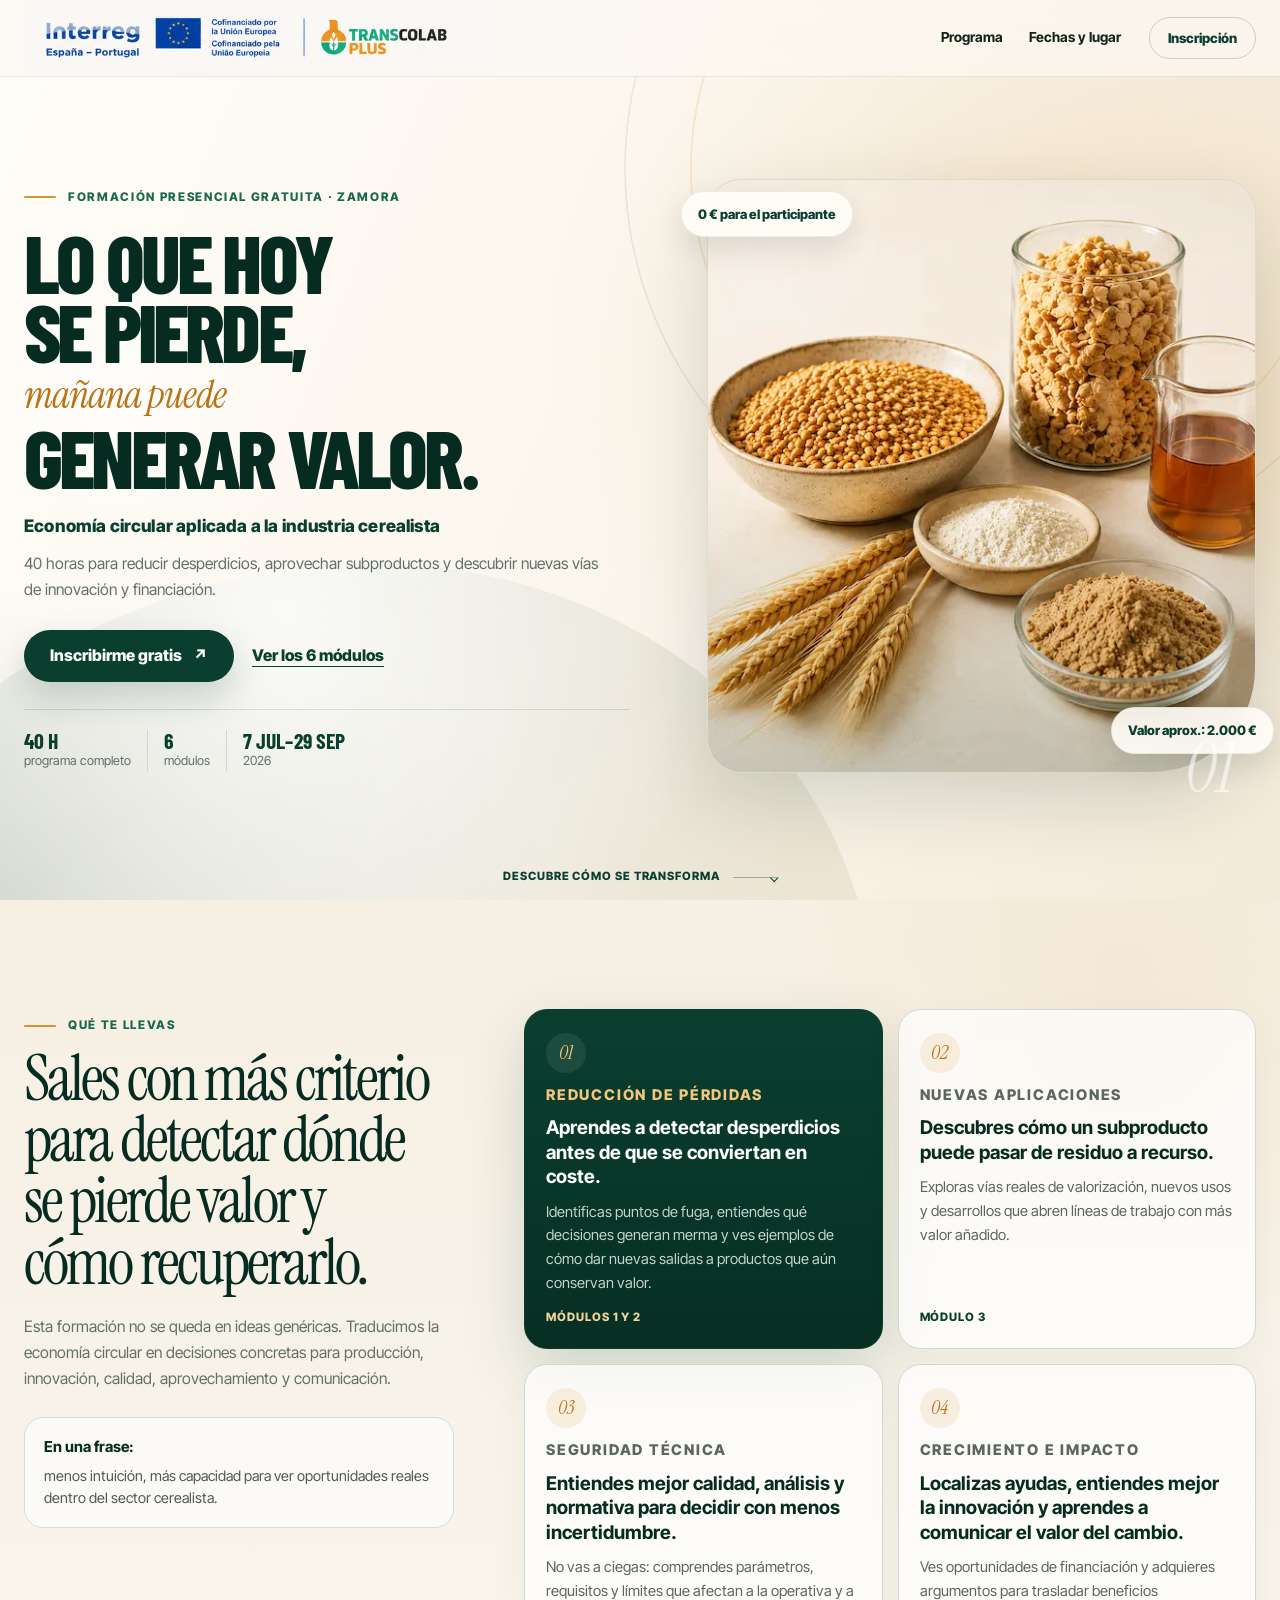
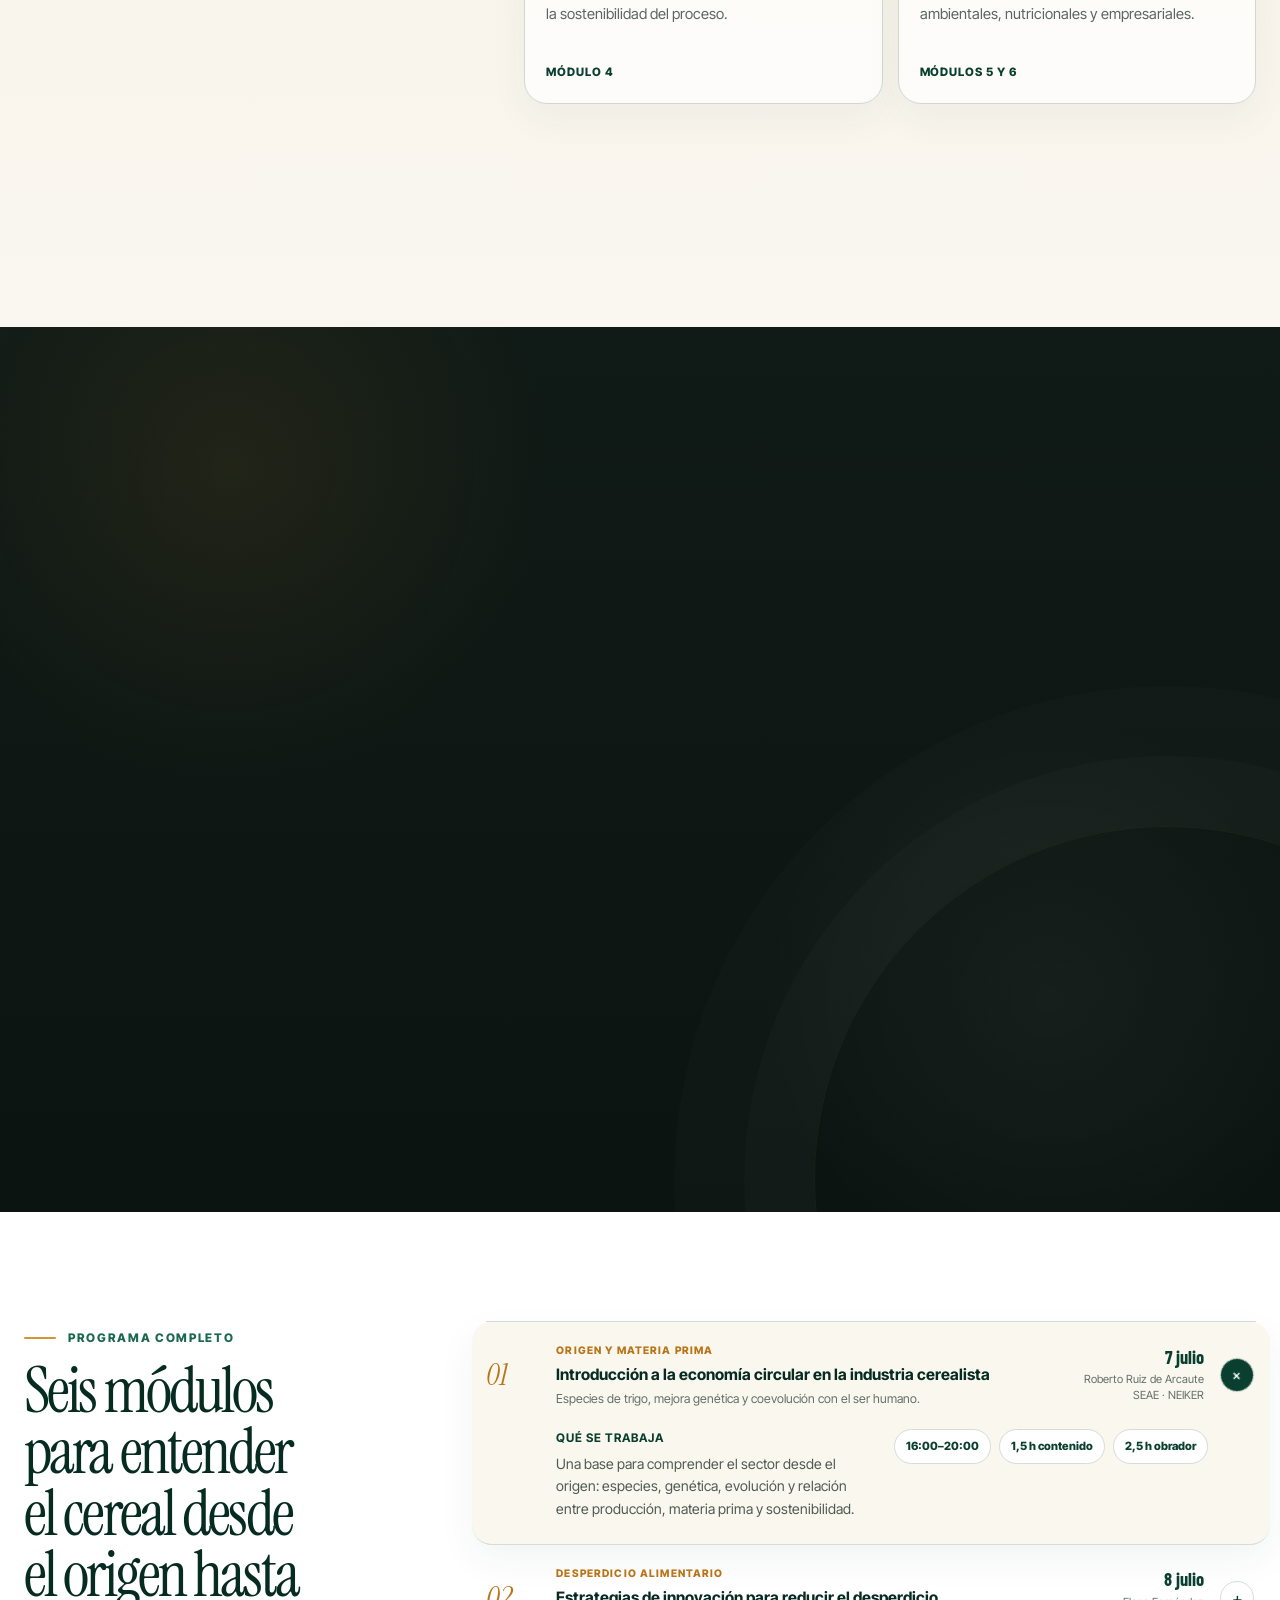
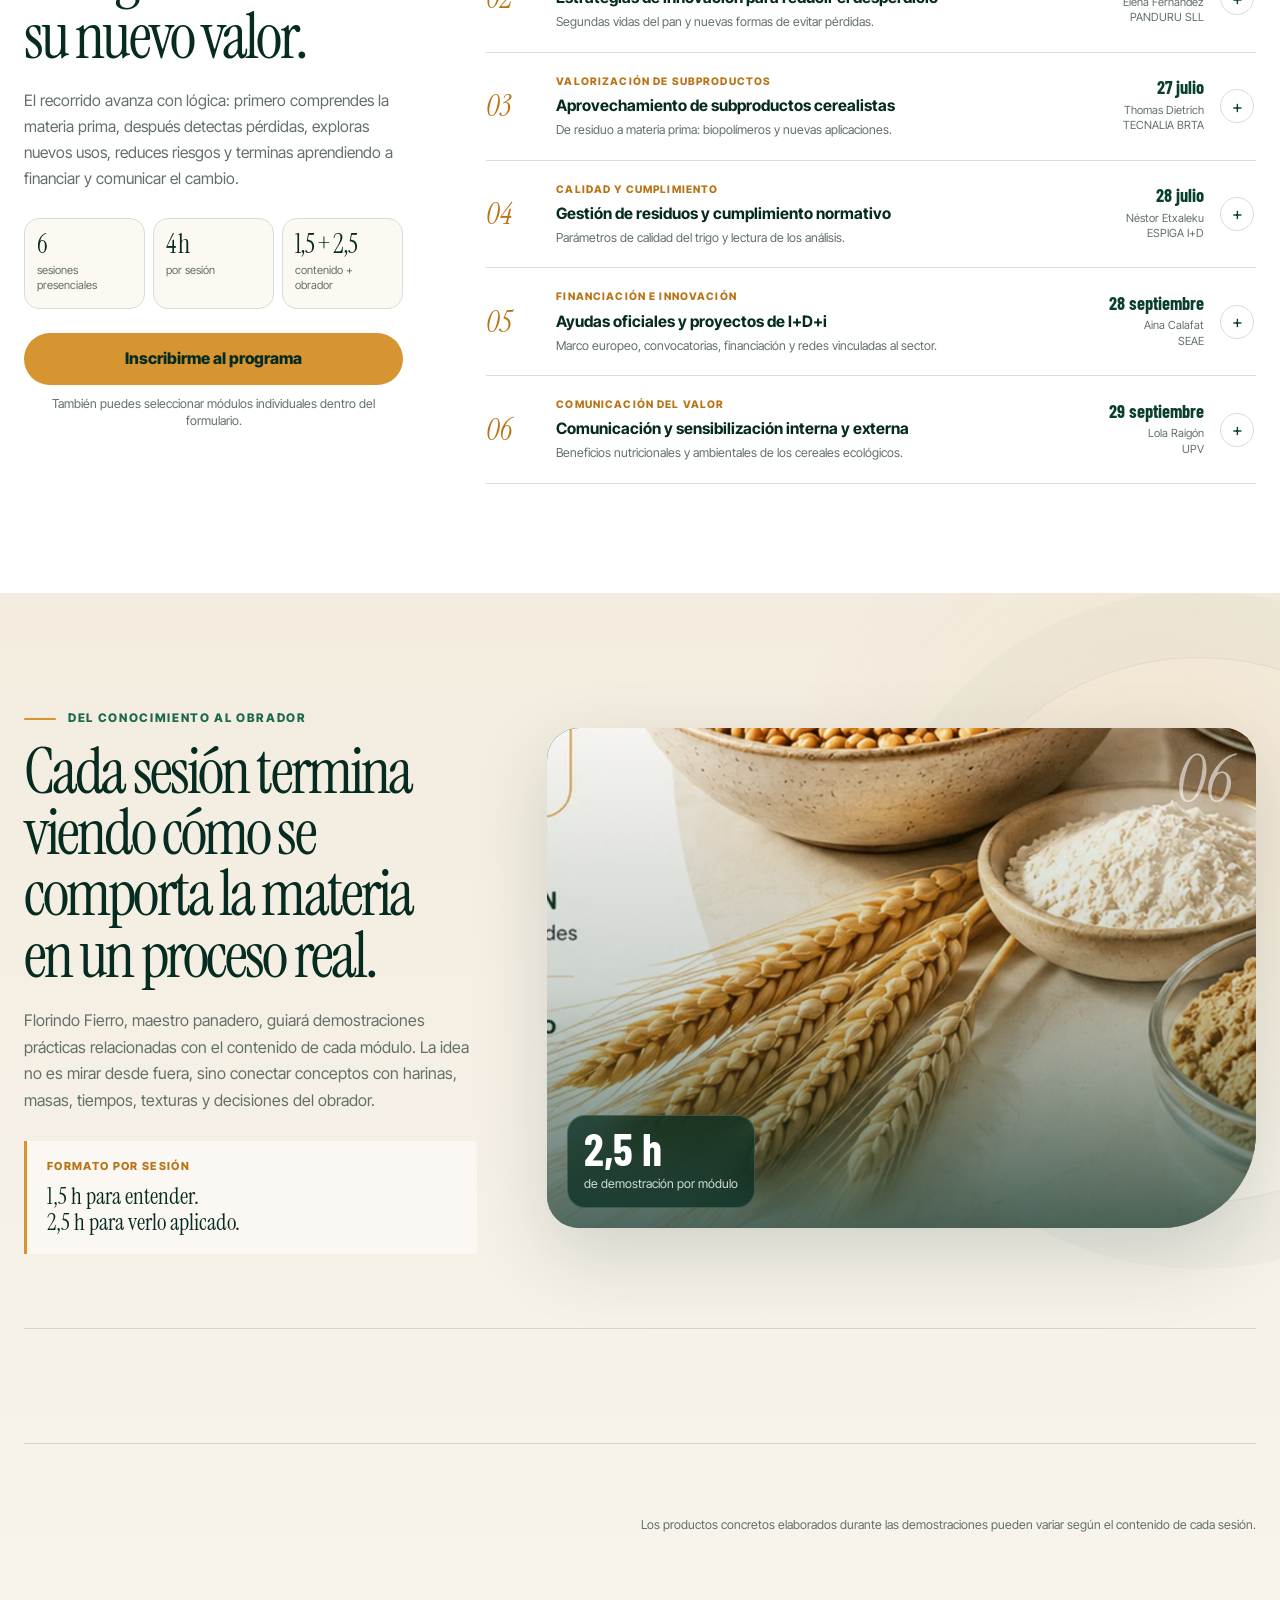
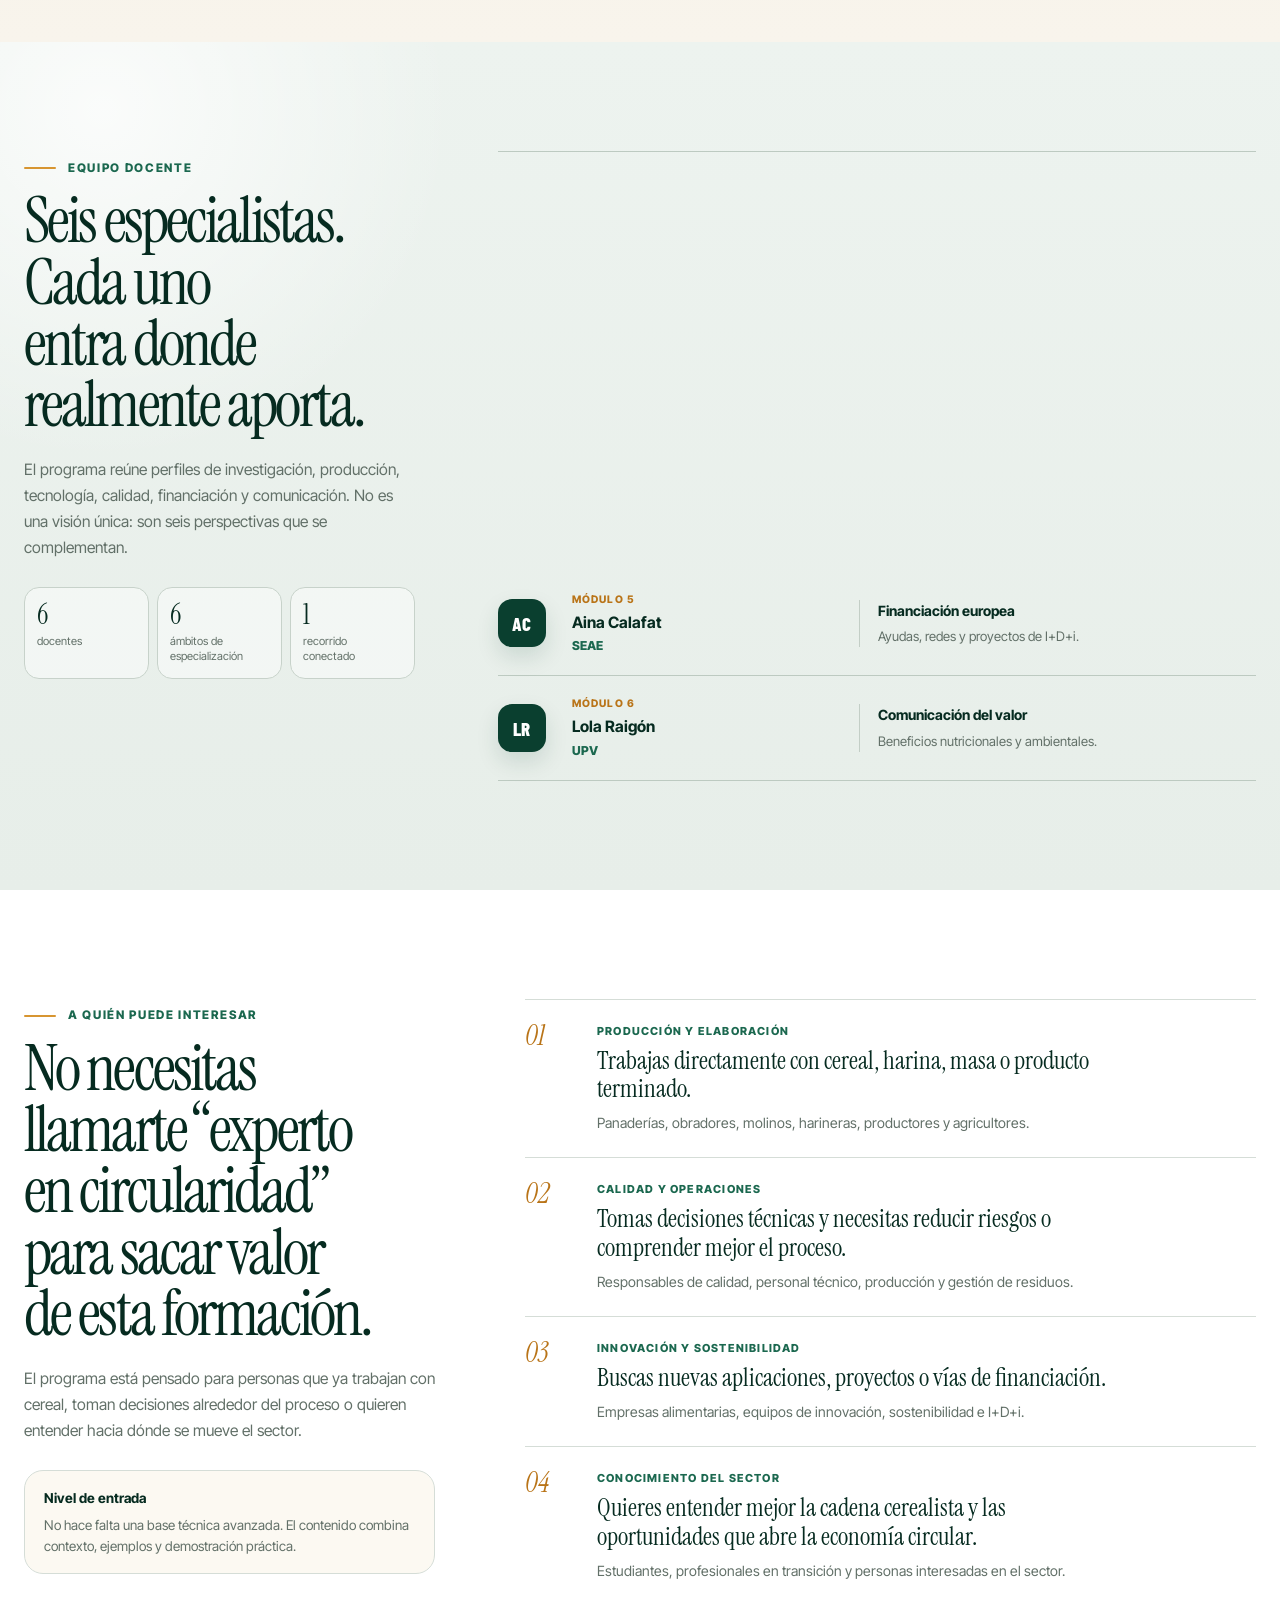
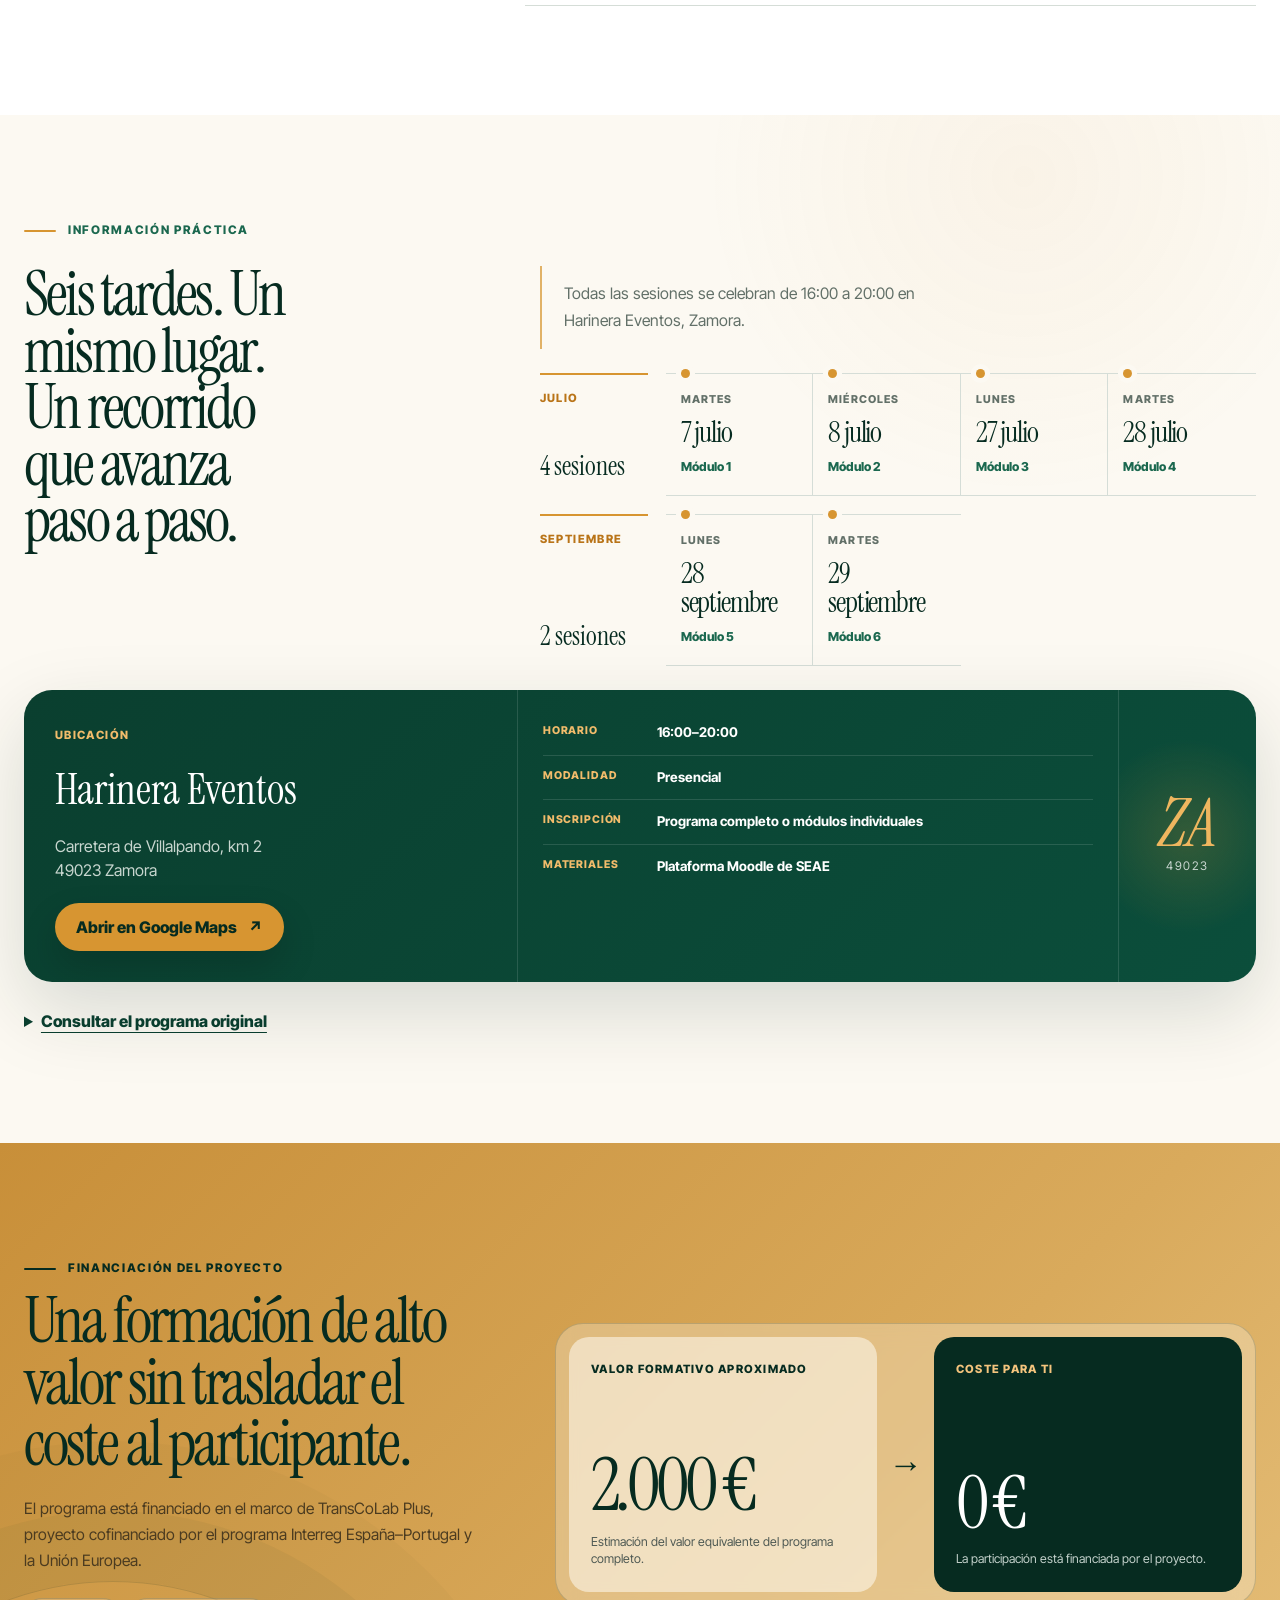
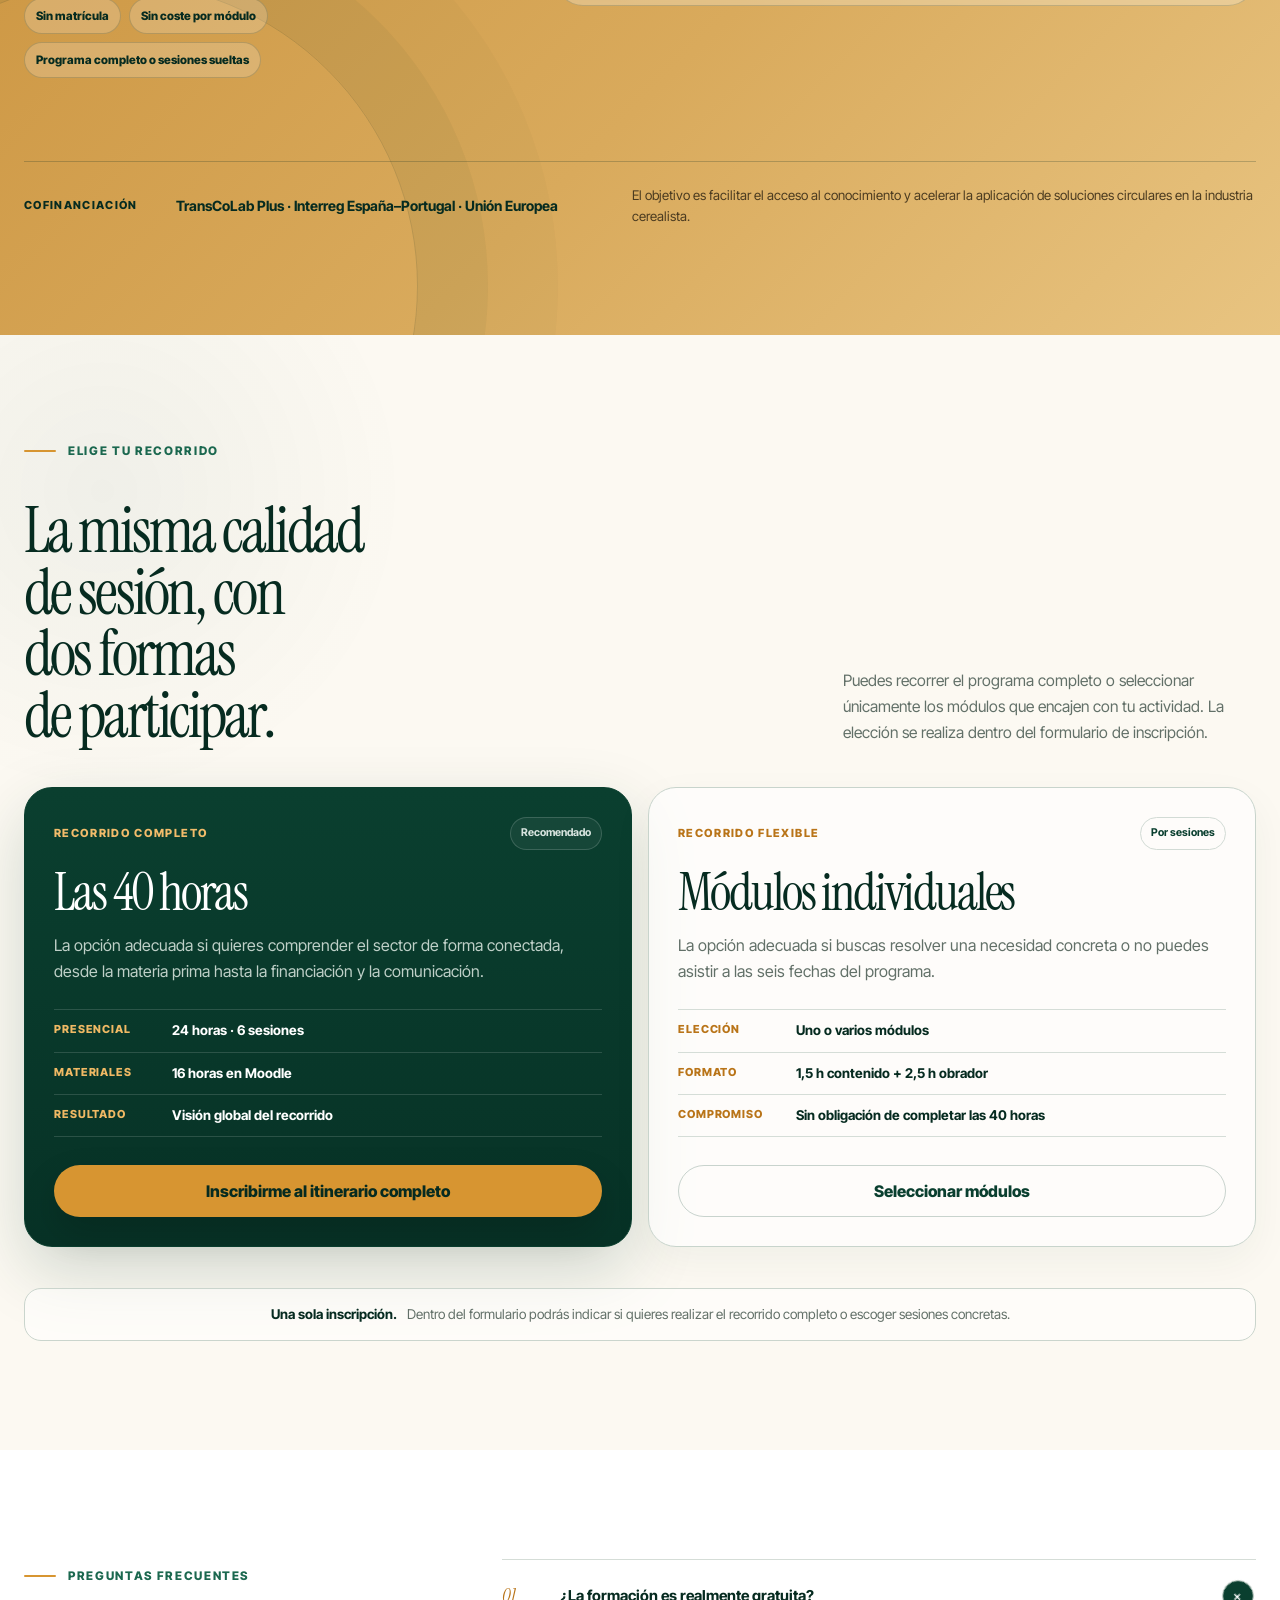
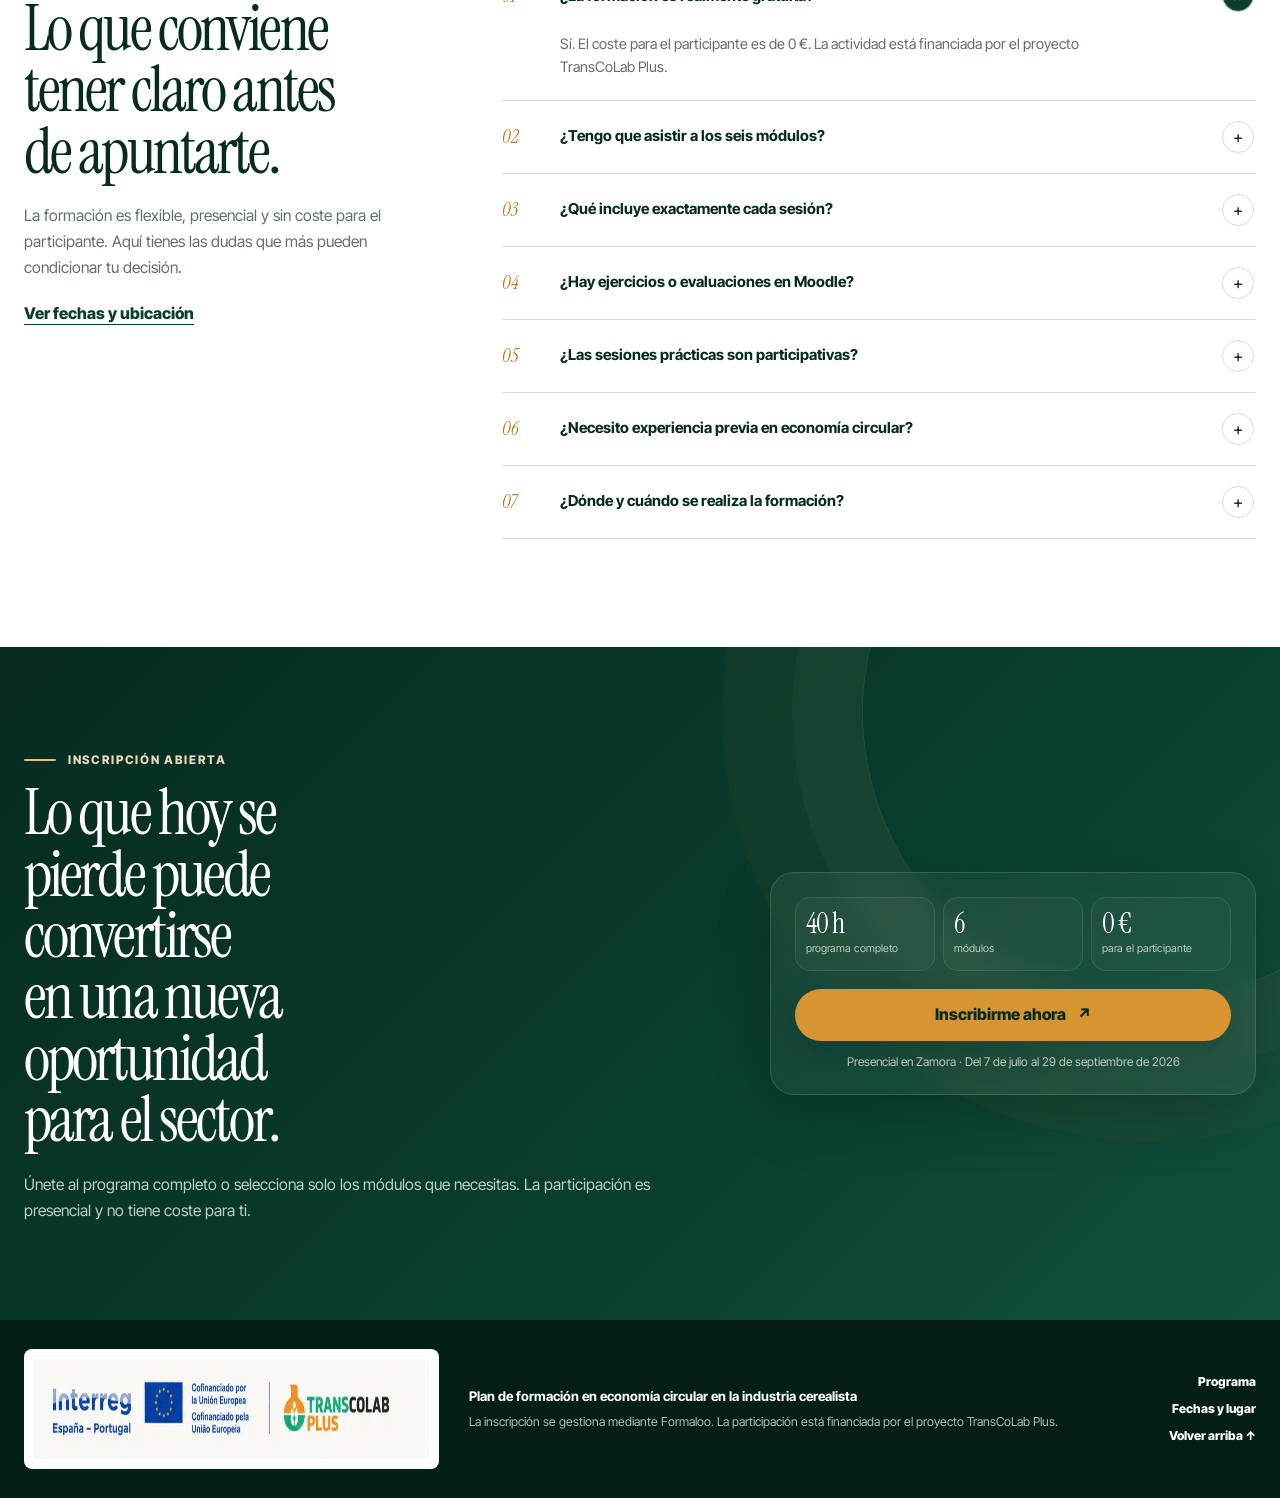
==== index.html @ d522c47c "index.html" ====
<!doctype html>
<html lang="es" class="no-js">
<head>
  <meta charset="utf-8">
  <meta name="viewport" content="width=device-width, initial-scale=1, viewport-fit=cover">
  <meta name="theme-color" content="#063b2c">
  <title>Economía circular en la industria cerealista | Formación gratuita en Zamora</title>
  <meta name="description" content="Formación presencial gratuita de 40 horas en Zamora sobre desperdicio alimentario, subproductos, calidad, normativa, financiación e innovación cerealista.">
  <meta property="og:type" content="website">
  <meta property="og:title" content="Economía circular en la industria cerealista">
  <meta property="og:description" content="40 horas, seis módulos y demostraciones prácticas en obrador. Formación gratuita en Zamora.">
  <meta property="og:image" content="assets/og-transcolab.webp">
  <meta name="twitter:card" content="summary_large_image">
  <link rel="icon" href="assets/favicon.svg" type="image/svg+xml">
  <link rel="preload" href="assets/cereal-portrait.webp" as="image" type="image/webp" fetchpriority="high">
  <link rel="stylesheet" href="assets/styles.css">
  <script>document.documentElement.className='js';</script>
  <script type="application/ld+json">
  {
    "@context": "https://schema.org",
    "@type": "Course",
    "name": "Plan de formación en economía circular en la industria cerealista",
    "description": "Formación presencial gratuita de 40 horas sobre economía circular aplicada al sector cerealista.",
    "provider": {"@type": "Organization", "name": "TransCoLab Plus"},
    "offers": {"@type": "Offer", "price": "0", "priceCurrency": "EUR", "availability": "https://schema.org/InStock"},
    "hasCourseInstance": {
      "@type": "CourseInstance",
      "courseMode": "onsite",
      "location": {"@type": "Place", "name": "Harinera Eventos", "address": "Carretera de Villalpando, km 2, 49023 Zamora, España"},
      "startDate": "2026-07-07",
      "endDate": "2026-09-29"
    }
  }
  </script>
</head>
<body>
<a class="skip-link" href="#contenido">Saltar al contenido</a>
<main id="contenido">
<section class="hero" id="inicio" aria-labelledby="hero-title">
  <header class="site-header" data-header>
    <div class="shell header-inner">
      <a class="brand" href="#inicio" aria-label="TransCoLab Plus, volver al inicio">
        <img src="assets/logos.webp" width="760" height="120" alt="Interreg España–Portugal, Unión Europea y TransCoLab Plus">
      </a>
      <nav class="desktop-nav" aria-label="Navegación principal">
        <a href="#programa">Programa</a>
        <a href="#informacion">Fechas y lugar</a>
      </nav>
      <a class="header-cta" href="https://camarazamora.formaloo.me/5of92q">Inscripción</a>
    </div>
  </header>

  <div class="shell hero-grid">
    <div class="hero-copy" data-reveal>
      <p class="kicker">Formación presencial gratuita · Zamora</p>
      <h1 id="hero-title">
        <span>Lo que hoy</span>
        <span>se pierde,</span>
        <em>mañana puede</em>
        <span>generar valor.</span>
      </h1>
      <p class="hero-descriptor">Economía circular aplicada a la industria cerealista</p>
      <p class="hero-lede">40 horas para reducir desperdicios, aprovechar subproductos y descubrir nuevas vías de innovación y financiación.</p>
      <div class="hero-actions">
        <a class="button button--primary" href="https://camarazamora.formaloo.me/5of92q">Inscribirme gratis <span aria-hidden="true">↗</span></a>
        <a class="button-link" href="#programa">Ver los 6 módulos</a>
      </div>
      <div class="hero-proof" aria-label="Datos principales del curso">
        <span><strong>40 h</strong> programa completo</span>
        <span><strong>6</strong> módulos</span>
        <span><strong>7 jul–29 sep</strong> 2026</span>
      </div>
    </div>

    <div class="hero-art" aria-label="Cereales, harinas y subproductos" data-parallax-art>
      <div class="hero-art__frame">
        <img src="assets/cereal-portrait.webp" width="1100" height="1250" alt="Granos, harinas y materias primas de la industria cerealista" fetchpriority="high">
      </div>
      <div class="hero-art__tag hero-art__tag--top">0 € para el participante</div>
      <div class="hero-art__tag hero-art__tag--bottom">Valor aprox.: 2.000 €</div>
      <span class="hero-art__index" aria-hidden="true">01</span>
    </div>
  </div>

  <a class="hero-scroll" href="#recorrido" aria-label="Continuar al recorrido de transformación">
    <span>Descubre cómo se transforma</span>
    <i aria-hidden="true"></i>
  </a>
</section>

<section class="outcomes" id="beneficios" aria-labelledby="outcomes-title">
  <div class="shell">
    <div class="outcomes-grid">
      <div class="outcomes-intro" data-reveal>
        <p class="kicker">Qué te llevas</p>
        <h2 id="outcomes-title">Sales con más criterio para detectar dónde se pierde valor y cómo recuperarlo.</h2>
        <p>Esta formación no se queda en ideas genéricas. Traducimos la economía circular en decisiones concretas para producción, innovación, calidad, aprovechamiento y comunicación.</p>
        <div class="outcomes-note">
          <strong>En una frase:</strong>
          <span>menos intuición, más capacidad para ver oportunidades reales dentro del sector cerealista.</span>
        </div>
      </div>

      <div class="outcomes-panels">
        <article class="outcome-card outcome-card--featured" data-reveal>
          <span class="outcome-card__index">01</span>
          <p class="outcome-card__eyebrow">Reducción de pérdidas</p>
          <h3>Aprendes a detectar desperdicios antes de que se conviertan en coste.</h3>
          <p>Identificas puntos de fuga, entiendes qué decisiones generan merma y ves ejemplos de cómo dar nuevas salidas a productos que aún conservan valor.</p>
          <small>Módulos 1 y 2</small>
        </article>

        <article class="outcome-card" data-reveal>
          <span class="outcome-card__index">02</span>
          <p class="outcome-card__eyebrow">Nuevas aplicaciones</p>
          <h3>Descubres cómo un subproducto puede pasar de residuo a recurso.</h3>
          <p>Exploras vías reales de valorización, nuevos usos y desarrollos que abren líneas de trabajo con más valor añadido.</p>
          <small>Módulo 3</small>
        </article>

        <article class="outcome-card" data-reveal>
          <span class="outcome-card__index">03</span>
          <p class="outcome-card__eyebrow">Seguridad técnica</p>
          <h3>Entiendes mejor calidad, análisis y normativa para decidir con menos incertidumbre.</h3>
          <p>No vas a ciegas: comprendes parámetros, requisitos y límites que afectan a la operativa y a la sostenibilidad del proceso.</p>
          <small>Módulo 4</small>
        </article>

        <article class="outcome-card" data-reveal>
          <span class="outcome-card__index">04</span>
          <p class="outcome-card__eyebrow">Crecimiento e impacto</p>
          <h3>Localizas ayudas, entiendes mejor la innovación y aprendes a comunicar el valor del cambio.</h3>
          <p>Ves oportunidades de financiación y adquieres argumentos para trasladar beneficios ambientales, nutricionales y empresariales.</p>
          <small>Módulos 5 y 6</small>
        </article>
      </div>
    </div>

    <div class="outcomes-strip" data-reveal>
      <div><strong>Producción</strong><span>menos desperdicio, más control</span></div>
      <div><strong>Innovación</strong><span>subproductos con nuevas salidas</span></div>
      <div><strong>Normativa</strong><span>menos dudas, más claridad técnica</span></div>
      <div><strong>Negocio</strong><span>más opciones para financiar y comunicar</span></div>
    </div>
  </div>
</section>

<section class="hours section-ink" id="modalidad" aria-labelledby="hours-title">
  <div class="shell hours-layout">
    <div class="hours-lead" data-reveal>
      <p class="kicker kicker--warm">Cómo se completan las 40 horas</p>
      <h2 id="hours-title">Una parte se vive en Harinera Eventos. La otra te acompaña después.</h2>
      <p>La estructura del programa es simple: contenido presencial para entender y ver, materiales complementarios para ampliar y consultar con calma.</p>
    </div>

    <div class="hours-visual" data-reveal aria-label="24 horas presenciales más 16 horas de materiales complementarios suman 40 horas">
      <div class="hours-visual__ring"></div>
      <div class="hours-visual__core">
        <span class="hours-visual__label">Total</span>
        <strong>40</strong>
        <small>horas</small>
      </div>
      <div class="hours-floating hours-floating--left">
        <strong>24</strong>
        <span>horas presenciales</span>
      </div>
      <div class="hours-floating hours-floating--right">
        <strong>16</strong>
        <span>horas de materiales</span>
      </div>
    </div>

    <div class="hours-breakdown">
      <article class="hours-card" data-reveal>
        <span>01</span>
        <h3>24 horas presenciales</h3>
        <p>Seis sesiones de 16:00 a 20:00 h, con 1,5 horas de contenido especializado y 2,5 horas de demostración práctica en obrador.</p>
      </article>

      <article class="hours-card" data-reveal>
        <span>02</span>
        <h3>16 horas de materiales</h3>
        <p>Acceso a documentación y contenidos complementarios en la plataforma Moodle de SEAE para ampliar conceptos y consultar recursos.</p>
      </article>

      <article class="hours-card" data-reveal>
        <span>03</span>
        <h3>Sin ejercicios ni evaluación</h3>
        <p>Los materiales sirven para reforzar el aprendizaje. No hay tareas obligatorias, ni ejercicios ni evaluación formal.</p>
      </article>

      <article class="hours-card hours-card--accent" data-reveal>
        <span>04</span>
        <h3>Asistencia flexible</h3>
        <p>Puedes hacer el programa completo, completando los 6 módulos, o apuntarte solo a los módulos individuales que más te interesen.</p>
      </article>
    </div>
  </div>
</section>

<section class="program" id="programa" aria-labelledby="program-title">
  <div class="shell program-layout">
    <aside class="program-intro" data-reveal>
      <p class="kicker">Programa completo</p>
      <h2 id="program-title">Seis módulos para entender el cereal desde el origen hasta su nuevo valor.</h2>
      <p>El recorrido avanza con lógica: primero comprendes la materia prima, después detectas pérdidas, exploras nuevos usos, reduces riesgos y terminas aprendiendo a financiar y comunicar el cambio.</p>

      <div class="program-summary" aria-label="Formato de cada sesión">
        <div><strong>6</strong><span>sesiones presenciales</span></div>
        <div><strong>4 h</strong><span>por sesión</span></div>
        <div><strong>1,5 + 2,5</strong><span>contenido + obrador</span></div>
      </div>

      <a class="button button--secondary" href="https://camarazamora.formaloo.me/5of92q">Inscribirme al programa</a>
      <p class="program-intro__note">También puedes seleccionar módulos individuales dentro del formulario.</p>
    </aside>

    <div class="module-list" aria-label="Módulos del programa">
      <details class="module" open>
        <summary>
          <span class="module-number">01</span>
          <span class="module-main"><small>Origen y materia prima</small><strong>Introducción a la economía circular en la industria cerealista</strong><em>Especies de trigo, mejora genética y coevolución con el ser humano.</em></span>
          <span class="module-meta"><b>7 julio</b><small>Roberto Ruiz de Arcaute<br>SEAE · NEIKER</small></span>
          <span class="module-icon" aria-hidden="true">+</span>
        </summary>
        <div class="module-body">
          <div><strong>Qué se trabaja</strong><p>Una base para comprender el sector desde el origen: especies, genética, evolución y relación entre producción, materia prima y sostenibilidad.</p></div>
          <ul><li>16:00–20:00</li><li>1,5 h contenido</li><li>2,5 h obrador</li></ul>
        </div>
      </details>

      <details class="module">
        <summary>
          <span class="module-number">02</span>
          <span class="module-main"><small>Desperdicio alimentario</small><strong>Estrategias de innovación para reducir el desperdicio</strong><em>Segundas vidas del pan y nuevas formas de evitar pérdidas.</em></span>
          <span class="module-meta"><b>8 julio</b><small>Elena Fernández<br>PANDURU SLL</small></span>
          <span class="module-icon" aria-hidden="true">+</span>
        </summary>
        <div class="module-body">
          <div><strong>Qué se trabaja</strong><p>Cómo abordar el desperdicio desde la innovación y explorar usos alternativos para productos que todavía conservan valor.</p></div>
          <ul><li>16:00–20:00</li><li>1,5 h contenido</li><li>2,5 h obrador</li></ul>
        </div>
      </details>

      <details class="module">
        <summary>
          <span class="module-number">03</span>
          <span class="module-main"><small>Valorización de subproductos</small><strong>Aprovechamiento de subproductos cerealistas</strong><em>De residuo a materia prima: biopolímeros y nuevas aplicaciones.</em></span>
          <span class="module-meta"><b>27 julio</b><small>Thomas Dietrich<br>TECNALIA BRTA</small></span>
          <span class="module-icon" aria-hidden="true">+</span>
        </summary>
        <div class="module-body">
          <div><strong>Qué se trabaja</strong><p>Una mirada tecnológica al potencial de los residuos de cereales y a su transformación en materiales con mayor valor añadido.</p></div>
          <ul><li>16:00–20:00</li><li>1,5 h contenido</li><li>2,5 h obrador</li></ul>
        </div>
      </details>

      <details class="module">
        <summary>
          <span class="module-number">04</span>
          <span class="module-main"><small>Calidad y cumplimiento</small><strong>Gestión de residuos y cumplimiento normativo</strong><em>Parámetros de calidad del trigo y lectura de los análisis.</em></span>
          <span class="module-meta"><b>28 julio</b><small>Néstor Etxaleku<br>ESPIGA I+D</small></span>
          <span class="module-icon" aria-hidden="true">+</span>
        </summary>
        <div class="module-body">
          <div><strong>Qué se trabaja</strong><p>Calidad, análisis, gestión y normativa para reducir riesgos y entender mejor las decisiones técnicas del proceso cerealista.</p></div>
          <ul><li>16:00–20:00</li><li>1,5 h contenido</li><li>2,5 h obrador</li></ul>
        </div>
      </details>

      <details class="module">
        <summary>
          <span class="module-number">05</span>
          <span class="module-main"><small>Financiación e innovación</small><strong>Ayudas oficiales y proyectos de I+D+i</strong><em>Marco europeo, convocatorias, financiación y redes vinculadas al sector.</em></span>
          <span class="module-meta"><b>28 septiembre</b><small>Aina Calafat<br>SEAE</small></span>
          <span class="module-icon" aria-hidden="true">+</span>
        </summary>
        <div class="module-body">
          <div><strong>Qué se trabaja</strong><p>Cómo localizar oportunidades de financiación y entender el ecosistema europeo de apoyo a la innovación cerealista y ecológica.</p></div>
          <ul><li>16:00–20:00</li><li>1,5 h contenido</li><li>2,5 h obrador</li></ul>
        </div>
      </details>

      <details class="module">
        <summary>
          <span class="module-number">06</span>
          <span class="module-main"><small>Comunicación del valor</small><strong>Comunicación y sensibilización interna y externa</strong><em>Beneficios nutricionales y ambientales de los cereales ecológicos.</em></span>
          <span class="module-meta"><b>29 septiembre</b><small>Lola Raigón<br>UPV</small></span>
          <span class="module-icon" aria-hidden="true">+</span>
        </summary>
        <div class="module-body">
          <div><strong>Qué se trabaja</strong><p>Herramientas y argumentos para trasladar el valor de los cereales ecológicos y fomentar un consumo más responsable.</p></div>
          <ul><li>16:00–20:00</li><li>1,5 h contenido</li><li>2,5 h obrador</li></ul>
        </div>
      </details>
    </div>
  </div>
</section>

<section class="workshop" id="obrador" aria-labelledby="workshop-title">
  <div class="shell workshop-layout">
    <div class="workshop-copy" data-reveal>
      <p class="kicker">Del conocimiento al obrador</p>
      <h2 id="workshop-title">Cada sesión termina viendo cómo se comporta la materia en un proceso real.</h2>
      <p>Florindo Fierro, maestro panadero, guiará demostraciones prácticas relacionadas con el contenido de cada módulo. La idea no es mirar desde fuera, sino conectar conceptos con harinas, masas, tiempos, texturas y decisiones del obrador.</p>

      <div class="workshop-quote">
        <span>Formato por sesión</span>
        <strong>1,5 h para entender.<br>2,5 h para verlo aplicado.</strong>
      </div>
    </div>

    <div class="workshop-art" data-reveal>
      <div class="workshop-art__frame">
        <img src="assets/wheat-detail.webp" width="1600" height="700" alt="Espigas, granos y harinas utilizados en la industria cerealista">
        <div class="workshop-art__wash"></div>
        <div class="workshop-art__metric"><strong>2,5 h</strong><span>de demostración por módulo</span></div>
        <span class="workshop-art__index" aria-hidden="true">06</span>
      </div>
    </div>

    <div class="workshop-sequence" aria-label="Cómo se desarrolla la parte práctica">
      <article data-reveal>
        <span>01</span>
        <div><strong>Se explica el reto</strong><p>El especialista introduce el problema y los conceptos que necesitas para comprenderlo.</p></div>
      </article>
      <article data-reveal>
        <span>02</span>
        <div><strong>Se lleva al obrador</strong><p>La demostración conecta el contenido con materias primas, procesos y decisiones observables.</p></div>
      </article>
      <article data-reveal>
        <span>03</span>
        <div><strong>Se aterrizan posibilidades</strong><p>El objetivo es entender qué puede aprovecharse, mejorarse o aplicarse en contextos reales.</p></div>
      </article>
    </div>

    <p class="workshop-note">Los productos concretos elaborados durante las demostraciones pueden variar según el contenido de cada sesión.</p>
  </div>
</section>

<section class="faculty section-soft" id="docentes" aria-labelledby="faculty-title">
  <div class="shell faculty-layout">
    <div class="faculty-heading" data-reveal>
      <p class="kicker">Equipo docente</p>
      <h2 id="faculty-title">Seis especialistas. Cada uno entra donde realmente aporta.</h2>
      <p>El programa reúne perfiles de investigación, producción, tecnología, calidad, financiación y comunicación. No es una visión única: son seis perspectivas que se complementan.</p>
      <div class="faculty-summary">
        <div><strong>6</strong><span>docentes</span></div>
        <div><strong>6</strong><span>ámbitos de especialización</span></div>
        <div><strong>1</strong><span>recorrido conectado</span></div>
      </div>
    </div>

    <div class="faculty-board" aria-label="Docentes del programa">
      <article data-reveal>
        <span class="faculty-avatar">RR</span>
        <div class="faculty-main"><small>Módulo 1</small><h3>Roberto Ruiz de Arcaute</h3><p>SEAE · NEIKER</p></div>
        <div class="faculty-focus"><strong>Origen y materia prima</strong><span>Economía circular, especies de trigo y genética.</span></div>
      </article>
      <article data-reveal>
        <span class="faculty-avatar">EF</span>
        <div class="faculty-main"><small>Módulo 2</small><h3>Elena Fernández</h3><p>PANDURU SLL</p></div>
        <div class="faculty-focus"><strong>Desperdicio alimentario</strong><span>Reducción de pérdidas y segundas vidas del pan.</span></div>
      </article>
      <article data-reveal>
        <span class="faculty-avatar">TD</span>
        <div class="faculty-main"><small>Módulo 3</small><h3>Thomas Dietrich</h3><p>TECNALIA BRTA</p></div>
        <div class="faculty-focus"><strong>Nuevas aplicaciones</strong><span>Subproductos, biopolímeros y valorización.</span></div>
      </article>
      <article data-reveal>
        <span class="faculty-avatar">IA</span>
        <div class="faculty-main"><small>Módulo 4</small><h3>Itziar Aranguren</h3><p>ESPIGA I+D</p></div>
        <div class="faculty-focus"><strong>Calidad y cumplimiento</strong><span>Residuos, normativa y parámetros del trigo.</span></div>
      </article>
      <article data-reveal>
        <span class="faculty-avatar">AC</span>
        <div class="faculty-main"><small>Módulo 5</small><h3>Aina Calafat</h3><p>SEAE</p></div>
        <div class="faculty-focus"><strong>Financiación europea</strong><span>Ayudas, redes y proyectos de I+D+i.</span></div>
      </article>
      <article data-reveal>
        <span class="faculty-avatar">LR</span>
        <div class="faculty-main"><small>Módulo 6</small><h3>Lola Raigón</h3><p>UPV</p></div>
        <div class="faculty-focus"><strong>Comunicación del valor</strong><span>Beneficios nutricionales y ambientales.</span></div>
      </article>
    </div>
  </div>
</section>

<section class="audience" id="publico" aria-labelledby="audience-title">
  <div class="shell audience-layout">
    <div class="audience-copy" data-reveal>
      <p class="kicker">A quién puede interesar</p>
      <h2 id="audience-title">No necesitas llamarte “experto en circularidad” para sacar valor de esta formación.</h2>
      <p>El programa está pensado para personas que ya trabajan con cereal, toman decisiones alrededor del proceso o quieren entender hacia dónde se mueve el sector.</p>
      <div class="audience-note"><strong>Nivel de entrada</strong><span>No hace falta una base técnica avanzada. El contenido combina contexto, ejemplos y demostración práctica.</span></div>
    </div>

    <div class="audience-map" aria-label="Perfiles a los que se dirige la formación">
      <article data-reveal>
        <span>01</span>
        <div><small>Producción y elaboración</small><h3>Trabajas directamente con cereal, harina, masa o producto terminado.</h3><p>Panaderías, obradores, molinos, harineras, productores y agricultores.</p></div>
      </article>
      <article data-reveal>
        <span>02</span>
        <div><small>Calidad y operaciones</small><h3>Tomas decisiones técnicas y necesitas reducir riesgos o comprender mejor el proceso.</h3><p>Responsables de calidad, personal técnico, producción y gestión de residuos.</p></div>
      </article>
      <article data-reveal>
        <span>03</span>
        <div><small>Innovación y sostenibilidad</small><h3>Buscas nuevas aplicaciones, proyectos o vías de financiación.</h3><p>Empresas alimentarias, equipos de innovación, sostenibilidad e I+D+i.</p></div>
      </article>
      <article data-reveal>
        <span>04</span>
        <div><small>Conocimiento del sector</small><h3>Quieres entender mejor la cadena cerealista y las oportunidades que abre la economía circular.</h3><p>Estudiantes, profesionales en transición y personas interesadas en el sector.</p></div>
      </article>
    </div>
  </div>
</section>

<section class="practical section-paper" id="informacion" aria-labelledby="practical-title">
  <div class="shell practical-layout">
    <div class="practical-heading" data-reveal>
      <p class="kicker">Información práctica</p>
      <h2 id="practical-title">Seis tardes. Un mismo lugar. Un recorrido que avanza paso a paso.</h2>
      <p>Todas las sesiones se celebran de 16:00 a 20:00 en Harinera Eventos, Zamora.</p>
    </div>

    <div class="calendar-groups" aria-label="Calendario de sesiones">
      <section class="calendar-group" aria-labelledby="calendar-july">
        <div class="calendar-group__month"><span>Julio</span><strong id="calendar-july">4 sesiones</strong></div>
        <div class="calendar-line">
          <article><small>Martes</small><strong>7 julio</strong><span>Módulo 1</span></article>
          <article><small>Miércoles</small><strong>8 julio</strong><span>Módulo 2</span></article>
          <article><small>Lunes</small><strong>27 julio</strong><span>Módulo 3</span></article>
          <article><small>Martes</small><strong>28 julio</strong><span>Módulo 4</span></article>
        </div>
      </section>

      <section class="calendar-group" aria-labelledby="calendar-september">
        <div class="calendar-group__month"><span>Septiembre</span><strong id="calendar-september">2 sesiones</strong></div>
        <div class="calendar-line calendar-line--short">
          <article><small>Lunes</small><strong>28 septiembre</strong><span>Módulo 5</span></article>
          <article><small>Martes</small><strong>29 septiembre</strong><span>Módulo 6</span></article>
        </div>
      </section>
    </div>

    <div class="location-panel" data-reveal>
      <div class="location-panel__main">
        <span class="location-label">Ubicación</span>
        <h3>Harinera Eventos</h3>
        <p>Carretera de Villalpando, km 2<br>49023 Zamora</p>
        <a class="button button--accent" href="https://www.google.com/maps/search/?api=1&query=Harinera+Eventos+Zamora" target="_blank" rel="noopener">Abrir en Google Maps <span aria-hidden="true">↗</span></a>
      </div>
      <div class="location-panel__facts">
        <div><span>Horario</span><strong>16:00–20:00</strong></div>
        <div><span>Modalidad</span><strong>Presencial</strong></div>
        <div><span>Inscripción</span><strong>Programa completo o módulos individuales</strong></div>
        <div><span>Materiales</span><strong>Plataforma Moodle de SEAE</strong></div>
      </div>
      <div class="location-panel__visual" aria-hidden="true"><span>ZA</span><small>49023</small></div>
    </div>

    <details class="poster-details">
      <summary>Consultar el programa original</summary>
      <img src="assets/programa.webp" width="1800" height="1013" loading="lazy" alt="Programa original de los seis módulos de formación">
    </details>
  </div>
</section>

<section class="value-section" id="valor" aria-labelledby="value-title">
  <div class="shell value-layout">
    <div class="value-copy" data-reveal>
      <p class="kicker">Financiación del proyecto</p>
      <h2 id="value-title">Una formación de alto valor sin trasladar el coste al participante.</h2>
      <p>El programa está financiado en el marco de TransCoLab Plus, proyecto cofinanciado por el programa Interreg España–Portugal y la Unión Europea.</p>
      <div class="value-proof">
        <span>Sin matrícula</span>
        <span>Sin coste por módulo</span>
        <span>Programa completo o sesiones sueltas</span>
      </div>
    </div>

    <div class="value-comparison" data-reveal aria-label="Valor aproximado de la formación 2.000 euros y coste para el participante 0 euros">
      <div class="value-comparison__item">
        <span>Valor formativo aproximado</span>
        <strong>2.000 €</strong>
        <small>Estimación del valor equivalente del programa completo.</small>
      </div>
      <div class="value-comparison__arrow" aria-hidden="true">→</div>
      <div class="value-comparison__item value-comparison__item--zero">
        <span>Coste para ti</span>
        <strong>0 €</strong>
        <small>La participación está financiada por el proyecto.</small>
      </div>
    </div>

    <div class="value-funding" data-reveal>
      <span class="value-funding__label">Cofinanciación</span>
      <strong>TransCoLab Plus · Interreg España–Portugal · Unión Europea</strong>
      <p>El objetivo es facilitar el acceso al conocimiento y acelerar la aplicación de soluciones circulares en la industria cerealista.</p>
    </div>
  </div>
</section>

<section class="paths section-soft" id="inscripcion" aria-labelledby="paths-title">
  <div class="shell paths-layout">
    <div class="paths-heading" data-reveal>
      <p class="kicker">Elige tu recorrido</p>
      <h2 id="paths-title">La misma calidad de sesión, con dos formas de participar.</h2>
      <p>Puedes recorrer el programa completo o seleccionar únicamente los módulos que encajen con tu actividad. La elección se realiza dentro del formulario de inscripción.</p>
    </div>

    <div class="path-grid">
      <article class="path path--featured" data-reveal>
        <div class="path-topline"><span>Recorrido completo</span><b>Recomendado</b></div>
        <h3>Las 40 horas</h3>
        <p>La opción adecuada si quieres comprender el sector de forma conectada, desde la materia prima hasta la financiación y la comunicación.</p>
        <dl>
          <div><dt>Presencial</dt><dd>24 horas · 6 sesiones</dd></div>
          <div><dt>Materiales</dt><dd>16 horas en Moodle</dd></div>
          <div><dt>Resultado</dt><dd>Visión global del recorrido</dd></div>
        </dl>
        <a class="button button--accent" href="https://camarazamora.formaloo.me/5of92q">Inscribirme al itinerario completo</a>
      </article>

      <article class="path" data-reveal>
        <div class="path-topline"><span>Recorrido flexible</span><b>Por sesiones</b></div>
        <h3>Módulos individuales</h3>
        <p>La opción adecuada si buscas resolver una necesidad concreta o no puedes asistir a las seis fechas del programa.</p>
        <dl>
          <div><dt>Elección</dt><dd>Uno o varios módulos</dd></div>
          <div><dt>Formato</dt><dd>1,5 h contenido + 2,5 h obrador</dd></div>
          <div><dt>Compromiso</dt><dd>Sin obligación de completar las 40 horas</dd></div>
        </dl>
        <a class="button button--outline" href="https://camarazamora.formaloo.me/5of92q">Seleccionar módulos</a>
      </article>
    </div>

    <div class="paths-note" data-reveal>
      <strong>Una sola inscripción.</strong>
      <span>Dentro del formulario podrás indicar si quieres realizar el recorrido completo o escoger sesiones concretas.</span>
    </div>
  </div>
</section>

<section class="faq" id="preguntas" aria-labelledby="faq-title">
  <div class="shell faq-layout">
    <div class="faq-heading" data-reveal>
      <p class="kicker">Preguntas frecuentes</p>
      <h2 id="faq-title">Lo que conviene tener claro antes de apuntarte.</h2>
      <p>La formación es flexible, presencial y sin coste para el participante. Aquí tienes las dudas que más pueden condicionar tu decisión.</p>
      <a class="button-link" href="#informacion">Ver fechas y ubicación</a>
    </div>

    <div class="faq-list">
      <details open>
        <summary><span class="faq-number">01</span><strong>¿La formación es realmente gratuita?</strong><i aria-hidden="true">+</i></summary>
        <p>Sí. El coste para el participante es de 0 €. La actividad está financiada por el proyecto TransCoLab Plus.</p>
      </details>
      <details>
        <summary><span class="faq-number">02</span><strong>¿Tengo que asistir a los seis módulos?</strong><i aria-hidden="true">+</i></summary>
        <p>No. Puedes elegir sesiones concretas. Para realizar el itinerario completo de 40 horas debes asistir a los seis módulos y consultar los materiales complementarios.</p>
      </details>
      <details>
        <summary><span class="faq-number">03</span><strong>¿Qué incluye exactamente cada sesión?</strong><i aria-hidden="true">+</i></summary>
        <p>Cada sesión dura 4 horas: aproximadamente 1,5 horas de contenido especializado y 2,5 horas de demostración práctica en obrador.</p>
      </details>
      <details>
        <summary><span class="faq-number">04</span><strong>¿Hay ejercicios o evaluaciones en Moodle?</strong><i aria-hidden="true">+</i></summary>
        <p>No. Las 16 horas corresponden a contenidos y materiales complementarios de consulta; no incluyen ejercicios ni evaluación.</p>
      </details>
      <details>
        <summary><span class="faq-number">05</span><strong>¿Las sesiones prácticas son participativas?</strong><i aria-hidden="true">+</i></summary>
        <p>Se plantean como demostraciones guiadas en obrador. El contenido concreto se adaptará al tema de cada módulo y al desarrollo de la sesión.</p>
      </details>
      <details>
        <summary><span class="faq-number">06</span><strong>¿Necesito experiencia previa en economía circular?</strong><i aria-hidden="true">+</i></summary>
        <p>No. El programa está pensado para perfiles diversos vinculados o interesados en el sector cerealista.</p>
      </details>
      <details>
        <summary><span class="faq-number">07</span><strong>¿Dónde y cuándo se realiza la formación?</strong><i aria-hidden="true">+</i></summary>
        <p>En Harinera Eventos, carretera de Villalpando, km 2, Zamora. Todas las sesiones se celebran de 16:00 a 20:00 en las fechas indicadas en el programa.</p>
      </details>
    </div>
  </div>
</section>

<section class="final-cta section-dark" aria-labelledby="final-title">
  <div class="shell final-cta-layout">
    <div class="final-cta-copy" data-reveal>
      <p class="kicker kicker--light">Inscripción abierta</p>
      <h2 id="final-title">Lo que hoy se pierde puede convertirse en una nueva oportunidad para el sector.</h2>
      <p>Únete al programa completo o selecciona solo los módulos que necesitas. La participación es presencial y no tiene coste para ti.</p>
    </div>

    <div class="final-cta-panel" data-reveal>
      <div class="final-cta-facts">
        <div><strong>40 h</strong><span>programa completo</span></div>
        <div><strong>6</strong><span>módulos</span></div>
        <div><strong>0 €</strong><span>para el participante</span></div>
      </div>
      <a class="button button--accent" href="https://camarazamora.formaloo.me/5of92q">Inscribirme ahora <span aria-hidden="true">↗</span></a>
      <p>Presencial en Zamora · Del 7 de julio al 29 de septiembre de 2026</p>
    </div>
  </div>
</section>

<footer class="site-footer">
  <div class="shell footer-grid">
    <div class="footer-brand">
      <img src="assets/logos.webp" width="760" height="120" alt="Interreg España–Portugal, Unión Europea y TransCoLab Plus">
    </div>
    <div class="footer-copy">
      <strong>Plan de formación en economía circular en la industria cerealista</strong>
      <p>La inscripción se gestiona mediante Formaloo. La participación está financiada por el proyecto TransCoLab Plus.</p>
    </div>
    <div class="footer-links">
      <a href="#programa">Programa</a>
      <a href="#informacion">Fechas y lugar</a>
      <a href="#inicio">Volver arriba ↑</a>
    </div>
  </div>
</footer>

<div class="mobile-cta" data-mobile-cta aria-hidden="true">
  <span><strong>Formación gratuita</strong> Zamora · 40 horas</span>
  <a href="https://camarazamora.formaloo.me/5of92q">Inscribirme</a>
</div>

</main>
<script src="assets/app.js" defer></script>
</body>
</html>
---- assets/styles.css ----
@import url('https://fonts.googleapis.com/css2?family=Barlow+Condensed:wght@600;700;800&family=Instrument+Serif:ital@0;1&family=Inter+Tight:wght@400;500;600;700;800&display=swap');

:root {
  --sans: "Inter Tight", Inter, Arial, sans-serif;
  --condensed: "Barlow Condensed", "Arial Narrow", Arial, sans-serif;
  --serif: "Instrument Serif", Georgia, serif;

  --green-950: #062b20;
  --green-900: #0a3f2f;
  --green-800: #11513d;
  --green-700: #1b684f;
  --green-100: #dfe9e2;

  --amber: #d79531;
  --amber-dark: #b97418;
  --amber-light: #efbd72;
  --amber-soft: #f4dfbd;

  --paper: #fcf9f2;
  --paper-warm: #f6efe3;
  --cream: #f1e8d9;
  --white: #ffffff;
  --ink: #14231c;
  --muted: #627068;
  --line: #d5ddd7;
  --line-strong: #bdcbc2;
  --line-dark: rgba(255, 255, 255, 0.14);

  --shadow-soft: 0 18px 48px rgba(6, 43, 32, 0.08);
  --shadow: 0 28px 78px rgba(6, 43, 32, 0.15);
  --shadow-dark: 0 34px 90px rgba(0, 0, 0, 0.26);

  --shell: min(1240px, calc(100vw - 48px));
  --section-space: clamp(84px, 8.5vw, 132px);
  --radius-s: 14px;
  --radius-m: 24px;
  --radius-l: 36px;
  --pill: 999px;
  --header-h: 76px;
  --ease: cubic-bezier(0.22, 1, 0.36, 1);
}

* {
  box-sizing: border-box;
}

html {
  scroll-behavior: smooth;
  scroll-padding-top: calc(var(--header-h) + 16px);
}

body {
  margin: 0;
  min-width: 320px;
  overflow-x: hidden;
  background: var(--paper);
  color: var(--ink);
  font-family: var(--sans);
  line-height: 1.55;
  -webkit-font-smoothing: antialiased;
  text-rendering: optimizeLegibility;
}

img {
  display: block;
  max-width: 100%;
}

a {
  color: inherit;
}

button,
input,
summary {
  font: inherit;
}

button,
a,
summary {
  -webkit-tap-highlight-color: transparent;
}

::selection {
  background: var(--amber-soft);
  color: var(--green-950);
}

.shell {
  width: var(--shell);
  margin-inline: auto;
}

.skip-link {
  position: fixed;
  z-index: 9999;
  top: 12px;
  left: 12px;
  padding: 12px 16px;
  transform: translateY(-160%);
  border-radius: 10px;
  background: var(--green-950);
  color: #fff;
  font-weight: 800;
  text-decoration: none;
  transition: transform 0.2s var(--ease);
}

.skip-link:focus {
  transform: none;
}

.kicker {
  display: inline-flex;
  align-items: center;
  gap: 12px;
  margin: 0;
  color: var(--green-700);
  font-size: 0.74rem;
  font-weight: 800;
  letter-spacing: 0.14em;
  line-height: 1.25;
  text-transform: uppercase;
}

.kicker::before {
  content: "";
  width: 32px;
  height: 2px;
  flex: 0 0 auto;
  border-radius: 99px;
  background: var(--amber);
}

.kicker--light {
  color: #ecd8ba;
}

.kicker--light::before,
.kicker--warm::before {
  background: var(--amber-light);
}

.kicker--warm {
  color: var(--amber-light);
}

h1,
h2,
h3,
p {
  margin-top: 0;
}

h2 {
  margin: 14px 0 0;
  color: var(--green-950);
  font-family: var(--serif);
  font-size: clamp(2.8rem, 5vw, 5.15rem);
  font-weight: 400;
  letter-spacing: -0.045em;
  line-height: 0.96;
  text-wrap: balance;
}

h3 {
  color: var(--green-950);
}

.section-dark h2,
.section-ink h2,
.final-cta h2 {
  color: #fff;
}

.section-heading {
  display: grid;
  grid-template-columns: minmax(0, 1.18fr) minmax(280px, 0.72fr);
  gap: clamp(32px, 6vw, 80px);
  align-items: end;
  margin-bottom: 48px;
}

.section-heading > p {
  margin: 0 0 4px;
  color: var(--muted);
  font-size: 1.01rem;
  line-height: 1.68;
}

.button {
  display: inline-flex;
  align-items: center;
  justify-content: center;
  gap: 11px;
  min-height: 52px;
  padding: 0 25px;
  border: 1px solid transparent;
  border-radius: var(--pill);
  font-weight: 800;
  text-decoration: none;
  transition:
    transform 0.2s var(--ease),
    background 0.2s var(--ease),
    color 0.2s var(--ease),
    border-color 0.2s var(--ease),
    box-shadow 0.2s var(--ease);
}

.button:hover {
  transform: translateY(-2px);
}

.button--primary {
  background: var(--green-900);
  color: #fff;
  box-shadow: 0 16px 34px rgba(10, 63, 47, 0.18);
}

.button--primary:hover {
  background: var(--green-700);
  box-shadow: 0 20px 42px rgba(10, 63, 47, 0.23);
}

.button--secondary,
.button--accent {
  background: var(--amber);
  color: var(--green-950);
}

.button--secondary:hover,
.button--accent:hover {
  background: #e6a34d;
}

.button--outline {
  border-color: rgba(10, 63, 47, 0.22);
  background: transparent;
  color: var(--green-900);
}

.button--outline:hover {
  border-color: var(--green-900);
  background: rgba(255, 255, 255, 0.7);
}

.button--accent {
  box-shadow: 0 16px 36px rgba(0, 0, 0, 0.16);
}

.button-link {
  display: inline-flex;
  align-items: center;
  gap: 8px;
  color: var(--green-900);
  font-weight: 800;
  text-underline-offset: 5px;
}

/* =========================================================
   01. HERO
   Fondo orgánico: luz, materia y ciclos. Sin cuadrícula.
   ========================================================= */

.hero {
  position: relative;
  isolation: isolate;
  display: grid;
  grid-template-rows: auto 1fr;
  min-height: 100svh;
  overflow: hidden;
  overflow: clip;
  background:
    radial-gradient(ellipse 58% 72% at 84% 38%, rgba(215, 149, 49, 0.18), rgba(215, 149, 49, 0.05) 46%, transparent 72%),
    radial-gradient(ellipse 58% 46% at 0% 100%, rgba(10, 63, 47, 0.10), rgba(10, 63, 47, 0.025) 55%, transparent 76%),
    linear-gradient(112deg, #fffdf8 0%, #fbf6ed 50%, #f4ead9 100%);
}

@supports (height: 100dvh) {
  .hero {
    min-height: 100dvh;
  }
}

.hero::before {
  content: "";
  position: absolute;
  z-index: -2;
  left: -20%;
  bottom: -56%;
  width: 88%;
  aspect-ratio: 1.35;
  border-radius: 54% 46% 0 0 / 66% 56% 0 0;
  background:
    radial-gradient(ellipse at 52% 5%, rgba(255, 255, 255, 0.78), transparent 52%),
    linear-gradient(148deg, rgba(10, 63, 47, 0.12), rgba(215, 149, 49, 0.08));
  transform: rotate(-7deg);
  pointer-events: none;
}

.hero::after {
  content: "";
  position: absolute;
  z-index: -1;
  top: -16rem;
  right: -10rem;
  width: 53rem;
  aspect-ratio: 1;
  border-radius: 50%;
  background:
    radial-gradient(circle, transparent 0 54%, rgba(215, 149, 49, 0.24) 54.08% 54.25%, transparent 54.42% 65%, rgba(10, 63, 47, 0.12) 65.08% 65.24%, transparent 65.4% 75%, rgba(215, 149, 49, 0.10) 75.08% 75.22%, transparent 75.4%);
  opacity: 0.72;
  transform: rotate(12deg);
  pointer-events: none;
}

.site-header {
  position: relative;
  z-index: 20;
  min-height: var(--header-h);
  border-bottom: 1px solid rgba(10, 63, 47, 0.09);
  background: rgba(252, 249, 242, 0.64);
  -webkit-backdrop-filter: blur(12px);
  backdrop-filter: blur(12px);
}

.header-inner {
  min-height: var(--header-h);
  display: flex;
  align-items: center;
  justify-content: space-between;
  gap: 28px;
}

.brand {
  display: block;
  flex: 0 1 470px;
}

.brand img {
  width: min(470px, 44vw);
  height: auto;
}

.desktop-nav {
  display: flex;
  align-items: center;
  gap: 26px;
  margin-left: auto;
}

.desktop-nav a {
  position: relative;
  font-size: 0.86rem;
  font-weight: 700;
  text-decoration: none;
}

.desktop-nav a::after {
  content: "";
  position: absolute;
  left: 0;
  right: 100%;
  bottom: -8px;
  height: 1px;
  background: var(--amber-dark);
  transition: right 0.25s var(--ease);
}

.desktop-nav a:hover {
  color: var(--amber-dark);
}

.desktop-nav a:hover::after {
  right: 0;
}

.header-cta {
  display: inline-flex;
  align-items: center;
  justify-content: center;
  min-height: 42px;
  padding: 0 18px;
  border: 1px solid rgba(10, 63, 47, 0.2);
  border-radius: var(--pill);
  color: var(--green-900);
  font-size: 0.84rem;
  font-weight: 800;
  text-decoration: none;
  white-space: nowrap;
  transition: background 0.2s var(--ease), color 0.2s var(--ease), border-color 0.2s var(--ease);
}

.header-cta:hover {
  border-color: var(--green-900);
  background: var(--green-900);
  color: #fff;
}

.hero-grid {
  display: grid;
  grid-template-columns: minmax(0, 1.05fr) minmax(390px, 0.95fr);
  gap: clamp(42px, 6vw, 84px);
  align-items: center;
  padding-block: clamp(32px, 4vw, 52px) clamp(58px, 6vw, 78px);
}

.hero-copy {
  position: relative;
  z-index: 2;
}

.hero-copy::before {
  content: "";
  position: absolute;
  z-index: -1;
  top: 10%;
  left: -10%;
  width: 52%;
  aspect-ratio: 1;
  border-radius: 50%;
  background: radial-gradient(circle, rgba(255, 255, 255, 0.58), transparent 68%);
  filter: blur(8px);
  pointer-events: none;
}

.hero h1 {
  display: flex;
  flex-direction: column;
  align-items: flex-start;
  gap: 1px;
  max-width: none;
  margin: 23px 0 0;
  color: var(--green-950);
  font-family: var(--condensed);
  font-size: clamp(4rem, 6.45vw, 6.7rem);
  font-weight: 800;
  letter-spacing: -0.046em;
  line-height: 0.82;
  text-transform: uppercase;
}

.hero h1 span,
.hero h1 em {
  white-space: nowrap;
}

.hero h1 em {
  margin-block: 10px 8px;
  color: var(--amber-dark);
  font-family: var(--serif);
  font-size: 0.47em;
  font-weight: 400;
  letter-spacing: -0.025em;
  line-height: 1;
  font-style: italic;
  text-transform: none;
}

.hero-descriptor {
  margin: 22px 0 0;
  color: var(--green-900);
  font-size: clamp(1rem, 1.35vw, 1.18rem);
  font-weight: 800;
  letter-spacing: 0.01em;
}

.hero-lede {
  max-width: 590px;
  margin: 11px 0 0;
  color: var(--muted);
  font-size: clamp(0.98rem, 1.2vw, 1.09rem);
  line-height: 1.66;
}

.hero-actions {
  display: flex;
  align-items: center;
  gap: 18px;
  flex-wrap: wrap;
  margin-top: 27px;
}

.hero-proof {
  display: flex;
  flex-wrap: wrap;
  gap: 8px 0;
  margin-top: 27px;
  padding-top: 20px;
  border-top: 1px solid rgba(10, 63, 47, 0.14);
}

.hero-proof span {
  padding: 0 16px;
  border-right: 1px solid rgba(10, 63, 47, 0.14);
  color: var(--muted);
  font-size: 0.79rem;
}

.hero-proof span:first-child {
  padding-left: 0;
}

.hero-proof span:last-child {
  border-right: 0;
}

.hero-proof strong {
  display: block;
  color: var(--green-900);
  font-family: var(--condensed);
  font-size: 1.35rem;
  line-height: 1;
  letter-spacing: 0.004em;
  text-transform: uppercase;
}

.hero-art {
  position: relative;
  z-index: 1;
  isolation: isolate;
  min-width: 0;
  align-self: stretch;
  display: grid;
  align-items: center;
  padding-block: 14px;
}

.hero-art::before {
  content: "";
  position: absolute;
  z-index: -1;
  inset: 8% -9% 3% 5%;
  border-radius: 48% 52% 46% 54% / 42% 48% 52% 58%;
  background: radial-gradient(circle at 50% 44%, rgba(239, 189, 114, 0.35), rgba(215, 149, 49, 0.10) 44%, transparent 72%);
  filter: blur(18px);
  transform: rotate(-5deg);
  pointer-events: none;
}

.hero-art__frame {
  position: relative;
  height: min(66vh, 650px);
  min-height: 470px;
  overflow: hidden;
  border: 1px solid rgba(10, 63, 47, 0.08);
  border-radius: 34px 34px 104px 34px;
  background: var(--cream);
  box-shadow: var(--shadow);
}

.hero-art__frame::after {
  content: "";
  position: absolute;
  inset: 0;
  background: linear-gradient(180deg, rgba(255, 255, 255, 0.03), transparent 50%, rgba(6, 43, 32, 0.19) 100%);
  pointer-events: none;
}

.hero-art__frame img {
  width: 100%;
  height: 100%;
  object-fit: cover;
  object-position: 55% 50%;
  transform: scale(1.025);
  transition: transform 0.7s var(--ease);
}

.hero-art:hover .hero-art__frame img {
  transform: scale(1.055);
}

.hero-art__tag {
  position: absolute;
  z-index: 2;
  padding: 12px 16px;
  border: 1px solid rgba(10, 63, 47, 0.08);
  border-radius: var(--pill);
  background: rgba(255, 253, 248, 0.91);
  box-shadow: 0 12px 30px rgba(6, 43, 32, 0.11);
  -webkit-backdrop-filter: blur(12px);
  backdrop-filter: blur(12px);
  color: var(--green-900);
  font-size: 0.82rem;
  font-weight: 800;
}

.hero-art__tag--top {
  top: 9%;
  left: -26px;
}

.hero-art__tag--bottom {
  right: -18px;
  bottom: 10%;
}

.hero-art__index {
  position: absolute;
  z-index: 2;
  right: 22px;
  bottom: 20px;
  color: rgba(255, 255, 255, 0.58);
  font-family: var(--serif);
  font-size: 4.3rem;
  font-weight: 400;
  line-height: 1;
  font-style: italic;
}

.hero-scroll {
  position: absolute;
  left: 50%;
  bottom: 14px;
  z-index: 5;
  display: flex;
  align-items: center;
  gap: 13px;
  transform: translateX(-50%);
  color: var(--green-900);
  font-size: 0.71rem;
  font-weight: 800;
  letter-spacing: 0.08em;
  text-decoration: none;
  text-transform: uppercase;
}

.hero-scroll i {
  position: relative;
  width: 44px;
  height: 1px;
  background: rgba(10, 63, 47, 0.36);
}

.hero-scroll i::after {
  content: "";
  position: absolute;
  right: 0;
  top: -2px;
  width: 5px;
  height: 5px;
  border-right: 1px solid var(--green-900);
  border-bottom: 1px solid var(--green-900);
  transform: rotate(45deg);
}

/* =========================================================
   02. TRANSFORMACIÓN
   ========================================================= */

.section-dark {
  background: var(--green-950);
  color: #fff;
}

.transformation {
  position: relative;
  padding: var(--section-space) 0;
  overflow: hidden;
  overflow: clip;
  background:
    radial-gradient(circle at 16% 12%, rgba(215, 149, 49, 0.13), transparent 25rem),
    radial-gradient(circle at 88% 78%, rgba(255, 255, 255, 0.055), transparent 24rem),
    linear-gradient(180deg, #073126 0%, #05271e 100%);
}

.transformation::before {
  content: "";
  position: absolute;
  top: -22rem;
  right: -22rem;
  width: 55rem;
  aspect-ratio: 1;
  border-radius: 50%;
  border: 1px solid rgba(255, 255, 255, 0.06);
  box-shadow:
    0 0 0 90px rgba(255, 255, 255, 0.018),
    0 0 0 180px rgba(215, 149, 49, 0.022);
  pointer-events: none;
}

.transformation > * {
  position: relative;
  z-index: 1;
}

.transformation-head {
  display: grid;
  grid-template-columns: minmax(0, 1.08fr) minmax(320px, 0.64fr);
  gap: 28px 64px;
  align-items: end;
  margin-bottom: 56px;
}

.transformation-head .kicker {
  grid-column: 1 / -1;
}

.transformation-head h2 {
  max-width: 12ch;
}

.transformation-head > p:last-child {
  margin: 0;
  color: #b8c9c1;
  font-size: 1rem;
  line-height: 1.66;
}

.transformation-stage {
  width: var(--shell);
  margin-inline: auto;
  display: grid;
  grid-template-columns: minmax(440px, 1.04fr) minmax(330px, 0.76fr);
  gap: clamp(38px, 5.5vw, 76px);
  align-items: start;
}

.transformation-visual {
  position: sticky;
  top: calc(var(--header-h) + 22px);
}

.transform-canvas-shell {
  position: relative;
  min-height: 570px;
  overflow: hidden;
  border: 1px solid rgba(255, 255, 255, 0.11);
  border-radius: 34px;
  background:
    radial-gradient(circle at 50% 29%, rgba(215, 149, 49, 0.13), transparent 30%),
    linear-gradient(180deg, rgba(255, 255, 255, 0.045), transparent 40%),
    #09372a;
  box-shadow: var(--shadow-dark);
}

.transform-canvas-shell::before {
  content: "";
  position: absolute;
  inset: 20px;
  z-index: 0;
  border: 1px solid rgba(255, 255, 255, 0.08);
  border-radius: 26px;
  pointer-events: none;
}

.transform-canvas {
  position: absolute;
  inset: 0;
  z-index: 1;
  width: 100%;
  height: 100%;
}

.transform-fallback-image {
  position: absolute;
  inset: 18px;
  z-index: 0;
  width: calc(100% - 36px);
  height: calc(100% - 36px);
  object-fit: cover;
  border-radius: 24px;
  opacity: 0.12;
  filter: saturate(0.62) contrast(1.08);
}

.transform-overlay {
  position: absolute;
  inset: 0;
  z-index: 2;
  pointer-events: none;
  background: linear-gradient(180deg, rgba(6, 43, 32, 0.01), rgba(6, 43, 32, 0.33) 62%, rgba(6, 43, 32, 0.82) 100%);
}

.transform-visual-copy {
  position: absolute;
  z-index: 3;
  left: 24px;
  right: 24px;
  top: 24px;
  display: grid;
  gap: 16px;
}

.transform-mini {
  display: inline-flex;
  align-items: center;
  gap: 10px;
  margin: 0;
  color: #e8c188;
  font-size: 0.71rem;
  font-weight: 800;
  letter-spacing: 0.12em;
  text-transform: uppercase;
}

.transform-mini::before {
  content: "";
  width: 22px;
  height: 2px;
  border-radius: 99px;
  background: var(--amber);
}

.transform-current {
  display: grid;
  grid-template-columns: 78px 1fr;
  gap: 16px;
  align-items: start;
}

.transform-current__number {
  display: grid;
  place-items: center;
  min-height: 78px;
  border: 1px solid rgba(255, 255, 255, 0.12);
  border-radius: 21px;
  background: rgba(255, 255, 255, 0.05);
  box-shadow: inset 0 1px 0 rgba(255, 255, 255, 0.06);
  color: #fff;
  font-family: var(--serif);
  font-size: 3.2rem;
  font-weight: 400;
  line-height: 0.8;
  font-style: italic;
}

.transform-current strong {
  display: block;
  color: #fff;
  font-size: 1.15rem;
  line-height: 1.25;
}

.transform-current p {
  max-width: 38ch;
  margin: 9px 0 0;
  color: #bdd0c8;
  font-size: 0.91rem;
  line-height: 1.62;
}

.transform-controls {
  position: absolute;
  z-index: 3;
  left: 24px;
  right: 24px;
  bottom: 24px;
  display: flex;
  align-items: flex-end;
  justify-content: space-between;
  gap: 20px;
}

.transform-nav {
  display: flex;
  align-items: center;
  gap: 9px;
  flex-wrap: wrap;
}

.transform-nav button {
  display: grid;
  place-items: center;
  width: 44px;
  height: 44px;
  padding: 0;
  border: 1px solid rgba(255, 255, 255, 0.12);
  border-radius: 50%;
  background: rgba(255, 255, 255, 0.04);
  color: #b8c9c1;
  font-family: var(--condensed);
  font-size: 1.1rem;
  font-weight: 800;
  cursor: pointer;
  transition: transform 0.24s var(--ease), background 0.24s var(--ease), border-color 0.24s var(--ease), color 0.24s var(--ease), box-shadow 0.24s var(--ease);
}

.transform-nav button:hover {
  transform: translateY(-2px);
  border-color: rgba(255, 255, 255, 0.26);
  color: #fff;
}

.transform-nav button.is-active {
  border-color: var(--amber);
  background: var(--amber);
  color: var(--green-950);
  box-shadow: 0 14px 32px rgba(215, 149, 49, 0.24);
}

.transform-actions {
  display: flex;
  align-items: center;
  gap: 9px;
  flex-wrap: wrap;
  justify-content: flex-end;
}

.transform-action {
  display: inline-flex;
  align-items: center;
  justify-content: center;
  min-height: 40px;
  padding: 0 15px;
  border: 1px solid rgba(255, 255, 255, 0.14);
  border-radius: var(--pill);
  background: rgba(255, 255, 255, 0.04);
  color: #fff;
  font-size: 0.79rem;
  font-weight: 800;
  text-decoration: none;
  cursor: pointer;
  transition: background 0.24s var(--ease), border-color 0.24s var(--ease), color 0.24s var(--ease), transform 0.24s var(--ease);
}

.transform-action:hover {
  transform: translateY(-2px);
  border-color: rgba(255, 255, 255, 0.24);
  background: rgba(255, 255, 255, 0.09);
}

.transform-action[aria-pressed="true"] {
  border-color: rgba(215, 149, 49, 0.38);
  background: rgba(215, 149, 49, 0.12);
  color: #f3c87e;
}

.transform-action--link {
  background: transparent;
  color: #d1ddd8;
}

.transform-steps {
  margin: 0;
  padding: 0;
  list-style: none;
}

.transform-step {
  position: relative;
  display: grid;
  grid-template-columns: 48px 1fr;
  gap: 18px;
  min-height: clamp(190px, 28svh, 270px);
  padding: 27px 0;
  border-top: 1px solid var(--line-dark);
  opacity: 0.43;
  transition: opacity 0.32s var(--ease), transform 0.32s var(--ease);
}

.transform-step:last-child {
  border-bottom: 1px solid var(--line-dark);
}

.transform-step.is-active {
  opacity: 1;
  transform: translateX(-7px);
}

.transform-step > span {
  display: grid;
  place-items: start;
  color: var(--amber-light);
  font-family: var(--serif);
  font-size: 1.55rem;
  font-weight: 400;
  line-height: 1;
  font-style: italic;
}

.transform-step strong {
  display: block;
  color: #fff;
  font-size: 1.08rem;
  line-height: 1.3;
}

.transform-step p {
  max-width: 34ch;
  margin: 8px 0 0;
  color: #afc0b8;
  font-size: 0.92rem;
  line-height: 1.6;
}

.transform-step small {
  display: block;
  margin-top: 11px;
  color: #efd4aa;
  font-size: 0.73rem;
  font-weight: 800;
  letter-spacing: 0.08em;
  text-transform: uppercase;
}

/* =========================================================
   03. RESULTADOS
   ========================================================= */

.outcomes {
  padding: var(--section-space) 0;
  background:
    radial-gradient(circle at 88% 10%, rgba(215, 149, 49, 0.08), transparent 22rem),
    linear-gradient(180deg, var(--paper-warm) 0%, #faf7f0 100%);
}

.outcomes-grid {
  display: grid;
  grid-template-columns: minmax(300px, 0.74fr) minmax(0, 1.26fr);
  gap: clamp(36px, 5.5vw, 72px);
  align-items: start;
}

.outcomes-intro > p:last-of-type {
  max-width: 40rem;
  margin: 21px 0 0;
  color: var(--muted);
  font-size: 0.98rem;
  line-height: 1.66;
}

.outcomes-note {
  display: grid;
  gap: 6px;
  max-width: 34rem;
  margin-top: 25px;
  padding: 17px 19px;
  border: 1px solid var(--line);
  border-radius: 19px;
  background: rgba(255, 255, 255, 0.58);
}

.outcomes-note strong {
  color: var(--green-950);
  font-size: 0.94rem;
}

.outcomes-note span {
  color: #4e5a53;
  font-size: 0.9rem;
  line-height: 1.56;
}

.outcomes-panels {
  display: grid;
  grid-template-columns: repeat(2, minmax(0, 1fr));
  grid-auto-rows: 1fr;
  gap: 15px;
}

.outcome-card {
  position: relative;
  display: flex;
  flex-direction: column;
  min-height: 230px;
  padding: 23px 21px 21px;
  border: 1px solid #d0d8d2;
  border-radius: 23px;
  background: rgba(255, 255, 255, 0.72);
  box-shadow: 0 14px 38px rgba(10, 63, 47, 0.05);
}

.outcome-card--featured {
  border-color: var(--green-900);
  background: linear-gradient(180deg, #0a3f2f 0%, #072f24 100%);
  box-shadow: 0 22px 60px rgba(10, 63, 47, 0.17);
}

.outcome-card__index {
  display: inline-flex;
  align-items: center;
  justify-content: center;
  width: 40px;
  height: 40px;
  border-radius: 50%;
  background: rgba(215, 149, 49, 0.13);
  color: var(--amber-dark);
  font-family: var(--serif);
  font-size: 1.25rem;
  font-style: italic;
}

.outcome-card--featured .outcome-card__index {
  background: rgba(255, 255, 255, 0.08);
  color: #f4c67d;
}

.outcome-card__eyebrow {
  margin: 15px 0 0;
  color: var(--amber-dark);
  font-size: 0.72rem;
  font-weight: 800;
  letter-spacing: 0.12em;
  text-transform: uppercase;
}

.outcome-card--featured .outcome-card__eyebrow {
  color: #f4c67d;
}

.outcome-card h3 {
  margin: 9px 0 0;
  color: var(--green-950);
  font-size: 1.18rem;
  line-height: 1.3;
}

.outcome-card--featured h3 {
  color: #fff;
}

.outcome-card p {
  margin: 11px 0 0;
  color: #5a665f;
  font-size: 0.92rem;
  line-height: 1.6;
}

.outcome-card--featured p {
  color: #c4d3cd;
}

.outcome-card small {
  margin-top: auto;
  padding-top: 14px;
  color: var(--green-900);
  font-size: 0.72rem;
  font-weight: 800;
  letter-spacing: 0.08em;
  text-transform: uppercase;
}

.outcome-card--featured small {
  color: #f2d49e;
}

.outcomes-strip {
  display: grid;
  grid-template-columns: repeat(4, 1fr);
  gap: 0;
  margin-top: 29px;
  border-top: 1px solid #d0d8d2;
  border-bottom: 1px solid #d0d8d2;
}

.outcomes-strip div {
  padding: 18px 15px;
  border-right: 1px solid #d0d8d2;
}

.outcomes-strip div:last-child {
  border-right: 0;
}

.outcomes-strip strong {
  display: block;
  color: var(--green-950);
  font-size: 0.91rem;
}

.outcomes-strip span {
  display: block;
  margin-top: 5px;
  color: var(--muted);
  font-size: 0.82rem;
  line-height: 1.48;
}

/* =========================================================
   04. HORAS
   ========================================================= */

.section-ink {
  background: #111a16;
  color: #fff;
}

.hours {
  position: relative;
  padding: var(--section-space) 0;
  overflow: hidden;
  overflow: clip;
  background:
    radial-gradient(circle at 18% 16%, rgba(215, 149, 49, 0.09), transparent 20rem),
    radial-gradient(circle at 82% 76%, rgba(255, 255, 255, 0.045), transparent 18rem),
    linear-gradient(180deg, #101a16 0%, #0b1411 100%);
}

.hours::before {
  content: "";
  position: absolute;
  right: -15rem;
  bottom: -20rem;
  width: 44rem;
  aspect-ratio: 1;
  border: 1px solid rgba(215, 149, 49, 0.08);
  border-radius: 50%;
  box-shadow: 0 0 0 70px rgba(255, 255, 255, 0.014), 0 0 0 140px rgba(255, 255, 255, 0.01);
  pointer-events: none;
}

.hours-layout {
  position: relative;
  z-index: 1;
  display: grid;
  grid-template-columns: minmax(280px, 0.82fr) minmax(360px, 0.88fr);
  gap: clamp(32px, 4.6vw, 64px) clamp(42px, 5.5vw, 76px);
  align-items: start;
}

.hours-lead p:last-child {
  max-width: 35rem;
  margin: 21px 0 0;
  color: #aebeb6;
  font-size: 0.98rem;
  line-height: 1.66;
}

.hours-visual {
  position: relative;
  display: grid;
  place-items: center;
  min-height: 390px;
  overflow: hidden;
  border: 1px solid var(--line-dark);
  border-radius: 30px;
  background: linear-gradient(180deg, rgba(255, 255, 255, 0.032), rgba(255, 255, 255, 0.01));
  box-shadow: 0 24px 68px rgba(0, 0, 0, 0.23);
}

.hours-visual__ring {
  position: absolute;
  inset: 50%;
  width: min(78%, 330px);
  aspect-ratio: 1;
  transform: translate(-50%, -50%);
  border: 1px solid rgba(215, 149, 49, 0.22);
  border-radius: 50%;
  box-shadow: 0 0 0 30px rgba(255, 255, 255, 0.018), 0 0 0 66px rgba(255, 255, 255, 0.012);
}

.hours-visual__core {
  position: relative;
  z-index: 2;
  display: grid;
  place-items: center;
  width: min(50vw, 220px);
  aspect-ratio: 1;
  border: 1px solid rgba(255, 255, 255, 0.1);
  border-radius: 50%;
  background: radial-gradient(circle at 30% 30%, rgba(215, 149, 49, 0.26), rgba(215, 149, 49, 0.045) 50%, rgba(255, 255, 255, 0.025) 100%);
  text-align: center;
}

.hours-visual__label {
  color: #f1bf72;
  font-size: 0.7rem;
  font-weight: 800;
  letter-spacing: 0.12em;
  text-transform: uppercase;
}

.hours-visual__core strong {
  display: block;
  margin-top: 8px;
  color: #fff;
  font-family: var(--condensed);
  font-size: clamp(4.8rem, 9vw, 6.5rem);
  font-weight: 800;
  line-height: 0.78;
  letter-spacing: -0.045em;
}

.hours-visual__core small {
  display: block;
  margin-top: 9px;
  color: #c2d0ca;
  font-size: 0.84rem;
}

.hours-floating {
  position: absolute;
  z-index: 3;
  display: grid;
  gap: 4px;
  max-width: 184px;
  padding: 15px 16px 14px;
  border: 1px solid rgba(255, 255, 255, 0.1);
  border-radius: 18px;
  background: rgba(255, 255, 255, 0.04);
  -webkit-backdrop-filter: blur(10px);
  -webkit-backdrop-filter: blur(10px);
  backdrop-filter: blur(10px);
}

.hours-floating strong {
  color: #fff;
  font-family: var(--condensed);
  font-size: 2.55rem;
  line-height: 0.82;
}

.hours-floating span {
  color: #cad4cf;
  font-size: 0.78rem;
  line-height: 1.4;
}

.hours-floating--left {
  left: 20px;
  bottom: 24px;
}

.hours-floating--right {
  right: 20px;
  top: 24px;
}

.hours-breakdown {
  grid-column: 1 / -1;
  display: grid;
  grid-template-columns: repeat(4, 1fr);
  gap: 13px;
}

.hours-card {
  display: flex;
  flex-direction: column;
  min-height: 184px;
  padding: 21px 19px;
  border: 1px solid var(--line-dark);
  border-radius: 21px;
  background: rgba(255, 255, 255, 0.022);
}

.hours-card--accent {
  border-color: rgba(215, 149, 49, 0.27);
  background: rgba(215, 149, 49, 0.1);
}

.hours-card > span {
  display: inline-flex;
  align-items: center;
  justify-content: center;
  width: 38px;
  height: 38px;
  border-radius: 50%;
  background: rgba(255, 255, 255, 0.06);
  color: #f0b964;
  font-family: var(--serif);
  font-size: 1.2rem;
  font-style: italic;
}

.hours-card h3 {
  margin: 15px 0 0;
  color: #fff;
  font-size: 1.05rem;
  line-height: 1.3;
}

.hours-card p {
  margin: 10px 0 0;
  color: #afc0b8;
  font-size: 0.89rem;
  line-height: 1.58;
}

/* =========================================================
   05. PROGRAMA
   ========================================================= */

.program {
  padding: var(--section-space) 0;
  background: #fff;
}

.program-layout {
  display: grid;
  grid-template-columns: minmax(290px, 0.66fr) minmax(0, 1.34fr);
  gap: clamp(42px, 6.5vw, 88px);
  align-items: start;
}

.program-intro {
  position: sticky;
  top: calc(var(--header-h) + 28px);
}

.program-intro > p:nth-of-type(2) {
  max-width: 34rem;
  margin: 21px 0 0;
  color: var(--muted);
  font-size: 0.98rem;
  line-height: 1.66;
}

.program-summary {
  display: grid;
  grid-template-columns: repeat(3, 1fr);
  gap: 8px;
  margin: 26px 0 24px;
}

.program-summary div {
  min-width: 0;
  padding: 14px 12px;
  border: 1px solid var(--line);
  border-radius: 15px;
  background: var(--paper);
}

.program-summary strong {
  display: block;
  color: var(--green-950);
  font-family: var(--serif);
  font-size: clamp(1.4rem, 2vw, 1.8rem);
  font-weight: 400;
  line-height: 0.95;
  letter-spacing: -0.04em;
  white-space: nowrap;
}

.program-summary span {
  display: block;
  margin-top: 6px;
  color: var(--muted);
  font-size: 0.7rem;
  line-height: 1.35;
}

.program-intro .button {
  width: 100%;
}

.program-intro__note {
  margin: 10px 0 0 !important;
  color: var(--muted) !important;
  font-size: 0.77rem !important;
  text-align: center;
  line-height: 1.45 !important;
}

.module-list {
  border-top: 1px solid var(--line);
}

.module {
  border-bottom: 1px solid var(--line);
  transition: background 0.25s var(--ease), box-shadow 0.25s var(--ease);
}

.module[open] {
  margin-inline: -14px;
  padding-inline: 14px;
  border-radius: 20px;
  background: #faf7ef;
  box-shadow: 0 14px 38px rgba(10, 63, 47, 0.055);
}

.module summary {
  list-style: none;
  display: grid;
  grid-template-columns: 54px minmax(0, 1fr) 138px 36px;
  gap: 16px;
  align-items: center;
  padding: 21px 0;
  cursor: pointer;
}

.module summary::-webkit-details-marker {
  display: none;
}

.module-number {
  color: var(--amber-dark);
  font-family: var(--serif);
  font-size: 1.9rem;
  font-weight: 400;
  line-height: 1;
  font-style: italic;
}

.module-main small {
  display: block;
  margin-bottom: 5px;
  color: var(--amber-dark);
  font-size: 0.65rem;
  font-weight: 800;
  letter-spacing: 0.11em;
  text-transform: uppercase;
}

.module-main strong {
  display: block;
  color: var(--green-950);
  font-size: 0.98rem;
  line-height: 1.34;
}

.module-main em {
  display: block;
  margin-top: 5px;
  color: var(--muted);
  font-size: 0.77rem;
  font-style: normal;
  line-height: 1.44;
}

.module-meta {
  text-align: right;
}

.module-meta b {
  display: block;
  color: var(--green-900);
  font-family: var(--condensed);
  font-size: 1.15rem;
  line-height: 1;
}

.module-meta small {
  display: block;
  margin-top: 6px;
  color: var(--muted);
  font-size: 0.7rem;
  line-height: 1.4;
}

.module-icon {
  display: grid;
  place-items: center;
  width: 34px;
  height: 34px;
  border: 1px solid var(--line);
  border-radius: 50%;
  color: var(--green-900);
  font-size: 1.1rem;
  transition: transform 0.25s var(--ease), background 0.25s var(--ease), color 0.25s var(--ease);
}

.module[open] .module-icon {
  transform: rotate(45deg);
  background: var(--green-900);
  color: #fff;
}

.module-body {
  display: grid;
  grid-template-columns: minmax(0, 1fr) auto;
  gap: 26px;
  padding: 0 48px 24px 70px;
}

.module-body > div > strong {
  display: block;
  margin-bottom: 6px;
  color: var(--green-900);
  font-size: 0.74rem;
  letter-spacing: 0.08em;
  text-transform: uppercase;
}

.module-body p {
  margin: 0;
  color: #4e5a53;
  font-size: 0.88rem;
  line-height: 1.58;
}

.module-body ul {
  display: flex;
  flex-wrap: wrap;
  justify-content: flex-end;
  align-content: start;
  gap: 8px;
  margin: 0;
  padding: 0;
  list-style: none;
}

.module-body li {
  padding: 8px 11px;
  border: 1px solid var(--line);
  border-radius: var(--pill);
  background: #fff;
  color: var(--green-900);
  font-size: 0.71rem;
  font-weight: 800;
}

/* =========================================================
   06. TALLER
   ========================================================= */

.workshop {
  position: relative;
  padding: var(--section-space) 0;
  overflow: hidden;
  overflow: clip;
  background:
    radial-gradient(circle at 90% 20%, rgba(215, 149, 49, 0.09), transparent 23rem),
    linear-gradient(180deg, #f3ecdf 0%, #f8f4ec 100%);
}

.workshop::after {
  content: "";
  position: absolute;
  right: -12rem;
  top: 4rem;
  width: 34rem;
  aspect-ratio: 1;
  border: 1px solid rgba(10, 63, 47, 0.08);
  border-radius: 50%;
  box-shadow: 0 0 0 66px rgba(10, 63, 47, 0.022);
  pointer-events: none;
}

.workshop-layout {
  position: relative;
  z-index: 1;
  display: grid;
  grid-template-columns: minmax(310px, 0.78fr) minmax(420px, 1.22fr);
  gap: clamp(38px, 5.5vw, 74px);
  align-items: center;
}

.workshop-copy > p:nth-of-type(2) {
  max-width: 38rem;
  margin: 21px 0 0;
  color: var(--muted);
  font-size: 1rem;
  line-height: 1.66;
}

.workshop-quote {
  margin-top: 28px;
  padding: 17px 20px;
  border-left: 3px solid var(--amber);
  background: rgba(255, 255, 255, 0.5);
}

.workshop-quote span {
  display: block;
  color: var(--amber-dark);
  font-size: 0.69rem;
  font-weight: 800;
  letter-spacing: 0.12em;
  text-transform: uppercase;
}

.workshop-quote strong {
  display: block;
  margin-top: 8px;
  color: var(--green-950);
  font-family: var(--serif);
  font-size: 1.42rem;
  font-weight: 400;
  line-height: 1.18;
}

.workshop-art {
  position: relative;
}

.workshop-art__frame {
  position: relative;
  min-height: 500px;
  overflow: hidden;
  border-radius: 32px 32px 96px 32px;
  background: var(--green-900);
  box-shadow: var(--shadow);
}

.workshop-art__frame img {
  position: absolute;
  inset: 0;
  width: 100%;
  height: 100%;
  object-fit: cover;
  object-position: 50% 50%;
  filter: saturate(0.9) contrast(1.03);
}

.workshop-art__wash {
  position: absolute;
  inset: 0;
  background: linear-gradient(180deg, rgba(6, 43, 32, 0.03), rgba(6, 43, 32, 0.2) 52%, rgba(6, 43, 32, 0.7) 100%);
}

.workshop-art__metric {
  position: absolute;
  left: 20px;
  bottom: 20px;
  max-width: 216px;
  padding: 15px 16px;
  border: 1px solid rgba(255, 255, 255, 0.16);
  border-radius: 18px;
  background: rgba(6, 43, 32, 0.72);
  -webkit-backdrop-filter: blur(12px);
  backdrop-filter: blur(12px);
  color: #fff;
}

.workshop-art__metric strong {
  display: block;
  font-family: var(--condensed);
  font-size: 2.8rem;
  line-height: 0.8;
}

.workshop-art__metric span {
  display: block;
  margin-top: 8px;
  color: #d0ddd7;
  font-size: 0.77rem;
  line-height: 1.4;
}

.workshop-art__index {
  position: absolute;
  right: 23px;
  top: 18px;
  color: rgba(255, 255, 255, 0.56);
  font-family: var(--serif);
  font-size: 4.1rem;
  line-height: 1;
  font-style: italic;
}

.workshop-sequence {
  grid-column: 1 / -1;
  display: grid;
  grid-template-columns: repeat(3, 1fr);
  gap: 0;
  margin-top: 3px;
  border-top: 1px solid #cdd6cf;
  border-bottom: 1px solid #cdd6cf;
}

.workshop-sequence article {
  display: grid;
  grid-template-columns: 40px 1fr;
  gap: 15px;
  padding: 22px 20px;
  border-right: 1px solid #cdd6cf;
}

.workshop-sequence article:last-child {
  border-right: 0;
}

.workshop-sequence article > span {
  color: var(--amber-dark);
  font-family: var(--serif);
  font-size: 1.35rem;
  font-style: italic;
}

.workshop-sequence strong {
  display: block;
  color: var(--green-950);
  font-size: 0.96rem;
}

.workshop-sequence p {
  margin: 6px 0 0;
  color: var(--muted);
  font-size: 0.84rem;
  line-height: 1.52;
}

.workshop-note {
  grid-column: 1 / -1;
  margin: 0;
  color: var(--muted);
  font-size: 0.77rem;
  text-align: right;
}

/* =========================================================
   07. EQUIPO DOCENTE
   ========================================================= */

.section-soft {
  background: #eef3ef;
}

.faculty {
  padding: var(--section-space) 0;
  background:
    radial-gradient(circle at 8% 8%, rgba(255, 255, 255, 0.75), transparent 22rem),
    linear-gradient(180deg, #edf3ef 0%, #e7eee9 100%);
}

.faculty-layout {
  display: grid;
  grid-template-columns: minmax(290px, 0.68fr) minmax(0, 1.32fr);
  gap: clamp(40px, 6.5vw, 84px);
  align-items: start;
}

.faculty-heading {
  position: sticky;
  top: calc(var(--header-h) + 28px);
}

.faculty-heading > p:last-of-type {
  max-width: 35rem;
  margin: 21px 0 0;
  color: var(--muted);
  font-size: 0.98rem;
  line-height: 1.66;
}

.faculty-summary {
  display: grid;
  grid-template-columns: repeat(3, 1fr);
  gap: 8px;
  margin-top: 26px;
}

.faculty-summary div {
  padding: 14px 12px;
  border: 1px solid #c7d2ca;
  border-radius: 15px;
  background: rgba(255, 255, 255, 0.46);
}

.faculty-summary strong {
  display: block;
  color: var(--green-950);
  font-family: var(--serif);
  font-size: 1.78rem;
  font-weight: 400;
  line-height: 0.92;
  letter-spacing: -0.04em;
}

.faculty-summary span {
  display: block;
  margin-top: 6px;
  color: var(--muted);
  font-size: 0.7rem;
  line-height: 1.35;
}

.faculty-board {
  border-top: 1px solid #bdcac1;
}

.faculty-board article {
  display: grid;
  grid-template-columns: 56px minmax(180px, 0.68fr) minmax(0, 1fr);
  gap: 18px;
  align-items: center;
  padding: 20px 0;
  border-bottom: 1px solid #bdcac1;
}

.faculty-avatar {
  display: grid;
  place-items: center;
  width: 48px;
  height: 48px;
  border-radius: 14px;
  background: var(--green-900);
  color: #fff;
  font-family: var(--condensed);
  font-size: 1.18rem;
  font-weight: 800;
  box-shadow: 0 10px 22px rgba(10, 63, 47, 0.13);
}

.faculty-main small {
  display: block;
  color: var(--amber-dark);
  font-size: 0.65rem;
  font-weight: 800;
  letter-spacing: 0.11em;
  text-transform: uppercase;
}

.faculty-main h3 {
  margin: 5px 0 0;
  color: var(--green-950);
  font-size: 0.98rem;
  line-height: 1.25;
}

.faculty-main p {
  margin: 4px 0 0;
  color: var(--green-700);
  font-size: 0.77rem;
  font-weight: 800;
}

.faculty-focus {
  padding-left: 18px;
  border-left: 1px solid #c3cec6;
}

.faculty-focus strong {
  display: block;
  color: var(--green-950);
  font-size: 0.88rem;
}

.faculty-focus span {
  display: block;
  margin-top: 6px;
  color: var(--muted);
  font-size: 0.82rem;
  line-height: 1.52;
}

/* =========================================================
   08. PÚBLICO
   ========================================================= */

.audience {
  padding: var(--section-space) 0;
  background: #fff;
}

.audience-layout {
  display: grid;
  grid-template-columns: minmax(310px, 0.72fr) minmax(0, 1.28fr);
  gap: clamp(42px, 7vw, 92px);
  align-items: start;
}

.audience-copy {
  position: sticky;
  top: calc(var(--header-h) + 28px);
}

.audience-copy > p:nth-of-type(2) {
  max-width: 34rem;
  margin: 21px 0 0;
  color: var(--muted);
  font-size: 0.98rem;
  line-height: 1.66;
}

.audience-note {
  display: grid;
  gap: 6px;
  margin-top: 26px;
  padding: 17px 19px;
  border: 1px solid var(--line);
  border-radius: 19px;
  background: var(--paper);
}

.audience-note strong {
  color: var(--green-950);
  font-size: 0.85rem;
}

.audience-note span {
  color: var(--muted);
  font-size: 0.84rem;
  line-height: 1.54;
}

.audience-map {
  border-top: 1px solid var(--line);
}

.audience-map article {
  display: grid;
  grid-template-columns: 54px 1fr;
  gap: 18px;
  padding: 23px 0;
  border-bottom: 1px solid var(--line);
}

.audience-map article > span {
  color: var(--amber-dark);
  font-family: var(--serif);
  font-size: 1.72rem;
  line-height: 1;
  font-style: italic;
}

.audience-map small {
  display: block;
  color: var(--green-700);
  font-size: 0.69rem;
  font-weight: 800;
  letter-spacing: 0.11em;
  text-transform: uppercase;
}

.audience-map h3 {
  max-width: 33rem;
  margin: 7px 0 0;
  color: var(--green-950);
  font-family: var(--serif);
  font-size: 1.55rem;
  font-weight: 400;
  line-height: 1.14;
}

.audience-map p {
  margin: 9px 0 0;
  color: var(--muted);
  font-size: 0.88rem;
  line-height: 1.56;
}

/* =========================================================
   09. FECHAS Y LUGAR
   ========================================================= */

.section-paper {
  background: var(--paper);
}

.practical {
  padding: var(--section-space) 0;
  background:
    radial-gradient(circle at 80% 6%, rgba(215, 149, 49, 0.06), transparent 20rem),
    var(--paper);
}

.practical-layout {
  display: grid;
  grid-template-columns: minmax(350px, 0.76fr) minmax(0, 1.24fr);
  column-gap: clamp(46px, 6vw, 88px);
  row-gap: 24px;
  align-items: start;
}

/*
 * Los hijos del encabezado participan en la retícula principal.
 * Así el calendario ocupa el espacio derecho mientras el titular
 * desarrolla su altura en la columna izquierda.
 */
.practical-heading {
  display: contents;
}

.practical-heading .kicker {
  grid-column: 1 / -1;
  grid-row: 1;
}

.practical-heading h2 {
  grid-column: 1;
  grid-row: 2 / span 2;
  max-width: 11ch;
  margin-top: 4px;
  font-size: clamp(3.55rem, 4.8vw, 5.1rem);
  line-height: 0.92;
}

.practical-heading > p:last-child {
  grid-column: 2;
  grid-row: 2;
  max-width: 45ch;
  margin: 4px 0 0;
  padding: 15px 0 15px 22px;
  border-left: 2px solid rgba(215, 149, 49, 0.72);
  color: var(--muted);
  font-size: 0.99rem;
  line-height: 1.66;
}

.calendar-groups {
  grid-column: 2;
  grid-row: 3;
  display: grid;
  gap: 18px;
  align-self: start;
}

.calendar-group {
  display: grid;
  grid-template-columns: 108px 1fr;
  gap: 18px;
  align-items: stretch;
}

.calendar-group__month {
  display: flex;
  flex-direction: column;
  justify-content: space-between;
  padding: 15px 0;
  border-top: 2px solid var(--amber);
}

.calendar-group__month span {
  color: var(--amber-dark);
  font-size: 0.71rem;
  font-weight: 800;
  letter-spacing: 0.12em;
  text-transform: uppercase;
}

.calendar-group__month strong {
  color: var(--green-950);
  font-family: var(--serif);
  font-size: 1.65rem;
  font-weight: 400;
  line-height: 1.05;
}

.calendar-line {
  display: grid;
  grid-template-columns: repeat(4, 1fr);
  border-top: 1px solid var(--line);
  border-bottom: 1px solid var(--line);
}

.calendar-line--short {
  grid-template-columns: repeat(2, minmax(0, 1fr));
  max-width: 50%;
}

.calendar-line article {
  position: relative;
  padding: 17px 15px 19px;
  border-right: 1px solid var(--line);
}

.calendar-line article:last-child {
  border-right: 0;
}

.calendar-line article::before {
  content: "";
  position: absolute;
  left: 15px;
  top: -5px;
  width: 9px;
  height: 9px;
  border-radius: 50%;
  background: var(--amber);
  box-shadow: 0 0 0 5px var(--paper);
}

.calendar-line small {
  display: block;
  color: var(--muted);
  font-size: 0.68rem;
  font-weight: 800;
  letter-spacing: 0.1em;
  text-transform: uppercase;
}

.calendar-line strong {
  display: block;
  margin-top: 10px;
  color: var(--green-950);
  font-family: var(--serif);
  font-size: 1.82rem;
  font-weight: 400;
  line-height: 1;
  letter-spacing: -0.04em;
}

.calendar-line span {
  display: block;
  margin-top: 10px;
  color: var(--green-700);
  font-size: 0.77rem;
  font-weight: 800;
}

.location-panel {
  grid-column: 1 / -1;
  grid-row: 4;
  position: relative;
  display: grid;
  grid-template-columns: minmax(270px, 0.82fr) minmax(0, 1fr) 138px;
  gap: 0;
  overflow: hidden;
  border-radius: 28px;
  background: linear-gradient(135deg, var(--green-900), #0b4e3b);
  color: #fff;
  box-shadow: var(--shadow);
}

.location-panel__main {
  padding: 31px;
}

.location-label {
  color: #f2bc6b;
  font-size: 0.71rem;
  font-weight: 800;
  letter-spacing: 0.12em;
  text-transform: uppercase;
}

.location-panel__main h3 {
  margin: 11px 0 0;
  color: #fff;
  font-family: var(--serif);
  font-size: 2.65rem;
  font-weight: 400;
}

.location-panel__main p {
  margin: 11px 0 20px;
  color: #c8d6cf;
}

.location-panel__main .button {
  min-height: 48px;
  padding-inline: 20px;
}

.location-panel__facts {
  padding: 21px 25px;
  border-left: 1px solid rgba(255, 255, 255, 0.12);
}

.location-panel__facts div {
  display: grid;
  grid-template-columns: 98px 1fr;
  gap: 16px;
  padding: 12px 0;
  border-bottom: 1px solid rgba(255, 255, 255, 0.12);
}

.location-panel__facts div:last-child {
  border-bottom: 0;
}

.location-panel__facts span {
  color: #f2bc6b;
  font-size: 0.67rem;
  font-weight: 800;
  letter-spacing: 0.08em;
  text-transform: uppercase;
}

.location-panel__facts strong {
  color: #fff;
  font-size: 0.84rem;
  line-height: 1.45;
}

.location-panel__visual {
  display: grid;
  place-items: center;
  align-content: center;
  gap: 8px;
  border-left: 1px solid rgba(255, 255, 255, 0.12);
  background: radial-gradient(circle at center, rgba(215, 149, 49, 0.2), transparent 60%);
}

.location-panel__visual span {
  color: #efb65f;
  font-family: var(--serif);
  font-size: 4.1rem;
  font-style: italic;
  line-height: 0.8;
}

.location-panel__visual small {
  color: #c9d6d0;
  font-size: 0.74rem;
  letter-spacing: 0.14em;
}

.poster-details {
  grid-column: 1 / -1;
  grid-row: 5;
  padding-top: 3px;
}

.poster-details summary {
  cursor: pointer;
  color: var(--green-900);
  font-weight: 800;
  text-decoration: underline;
  text-underline-offset: 5px;
}

.poster-details img {
  margin-top: 20px;
  border: 1px solid var(--line);
  border-radius: 20px;
}

/* =========================================================
   10. VALOR
   ========================================================= */

.value-section {
  position: relative;
  padding: var(--section-space) 0;
  overflow: hidden;
  overflow: clip;
  background: linear-gradient(135deg, #c88f39 0%, #d9aa5c 58%, #e8c481 100%);
}

.value-section::before {
  content: "";
  position: absolute;
  left: -12rem;
  bottom: -16rem;
  width: 38rem;
  aspect-ratio: 1;
  border: 1px solid rgba(6, 43, 32, 0.15);
  border-radius: 50%;
  box-shadow: 0 0 0 70px rgba(6, 43, 32, 0.045), 0 0 0 140px rgba(6, 43, 32, 0.025);
}

.value-layout {
  position: relative;
  z-index: 1;
  display: grid;
  grid-template-columns: minmax(320px, 0.78fr) minmax(0, 1.22fr);
  gap: clamp(40px, 6.5vw, 88px);
  align-items: center;
}

.value-copy .kicker,
.value-copy h2 {
  color: var(--green-950);
}

.value-copy .kicker::before {
  background: var(--green-950);
}

.value-copy > p:nth-of-type(2) {
  max-width: 35rem;
  margin: 21px 0 0;
  color: #4b3b20;
  font-size: 0.98rem;
  line-height: 1.66;
}

.value-proof {
  display: flex;
  flex-wrap: wrap;
  gap: 8px;
  margin-top: 24px;
}

.value-proof span {
  padding: 8px 11px;
  border: 1px solid rgba(6, 43, 32, 0.18);
  border-radius: var(--pill);
  background: rgba(255, 255, 255, 0.19);
  color: var(--green-950);
  font-size: 0.73rem;
  font-weight: 800;
}

.value-comparison {
  display: grid;
  grid-template-columns: 1fr auto 1fr;
  align-items: stretch;
  gap: 11px;
  padding: 13px;
  border: 1px solid rgba(6, 43, 32, 0.18);
  border-radius: 28px;
  background: rgba(255, 253, 248, 0.28);
  -webkit-backdrop-filter: blur(10px);
  -webkit-backdrop-filter: blur(10px);
  backdrop-filter: blur(10px);
}

.value-comparison__item {
  display: flex;
  flex-direction: column;
  min-height: 255px;
  padding: 24px 22px;
  border-radius: 20px;
  background: rgba(255, 253, 248, 0.52);
}

.value-comparison__item--zero {
  background: var(--green-950);
  color: #fff;
}

.value-comparison__item span {
  color: var(--green-950);
  font-size: 0.71rem;
  font-weight: 800;
  letter-spacing: 0.11em;
  text-transform: uppercase;
}

.value-comparison__item--zero span {
  color: #f4c47d;
}

.value-comparison__item strong {
  display: block;
  margin-top: auto;
  color: var(--green-950);
  font-family: var(--serif);
  font-size: clamp(3.8rem, 5.7vw, 5.5rem);
  font-weight: 400;
  letter-spacing: -0.065em;
  line-height: 0.8;
  white-space: nowrap;
}

.value-comparison__item--zero strong {
  color: #fff;
}

.value-comparison__item small {
  display: block;
  margin-top: 17px;
  color: #4f5a54;
  font-size: 0.77rem;
  line-height: 1.45;
}

.value-comparison__item--zero small {
  color: #c2d0ca;
}

.value-comparison__arrow {
  display: grid;
  place-items: center;
  color: var(--green-950);
  font-family: var(--serif);
  font-size: 2.15rem;
}

.value-funding {
  grid-column: 1 / -1;
  display: grid;
  grid-template-columns: 132px minmax(250px, 0.7fr) 1fr;
  gap: 20px;
  align-items: center;
  padding-top: 23px;
  border-top: 1px solid rgba(6, 43, 32, 0.22);
}

.value-funding__label {
  color: var(--green-950);
  font-size: 0.69rem;
  font-weight: 800;
  letter-spacing: 0.12em;
  text-transform: uppercase;
}

.value-funding strong {
  color: var(--green-950);
  font-size: 0.88rem;
}

.value-funding p {
  margin: 0;
  color: #4b3b20;
  font-size: 0.83rem;
  line-height: 1.54;
}

/* =========================================================
   11. MODALIDADES
   ========================================================= */

.paths {
  padding: var(--section-space) 0;
  background:
    radial-gradient(circle at 8% 14%, rgba(10, 63, 47, 0.05), transparent 19rem),
    var(--paper);
}

.paths-layout {
  display: grid;
  gap: 41px;
}

.paths-heading {
  display: grid;
  grid-template-columns: minmax(0, 1.1fr) minmax(280px, 0.6fr);
  gap: 28px 62px;
  align-items: end;
}

.paths-heading .kicker {
  grid-column: 1 / -1;
}

.paths-heading h2 {
  max-width: 12ch;
}

.paths-heading > p:last-child {
  margin: 0;
  color: var(--muted);
  font-size: 0.98rem;
  line-height: 1.66;
}

.path-grid {
  display: grid;
  grid-template-columns: 1fr 1fr;
  gap: 16px;
}

.path {
  display: flex;
  flex-direction: column;
  min-height: 450px;
  padding: 29px;
  border: 1px solid #c8d4cc;
  border-radius: 28px;
  background: rgba(255, 255, 255, 0.64);
  box-shadow: 0 15px 42px rgba(10, 63, 47, 0.05);
}

.path--featured {
  border-color: var(--green-900);
  background: linear-gradient(180deg, #0a3f2f 0%, #073226 100%);
  color: #fff;
  box-shadow: 0 24px 66px rgba(10, 63, 47, 0.18);
}

.path-topline {
  display: flex;
  align-items: center;
  justify-content: space-between;
  gap: 18px;
}

.path-topline span {
  color: var(--amber-dark);
  font-size: 0.7rem;
  font-weight: 800;
  letter-spacing: 0.12em;
  text-transform: uppercase;
}

.path--featured .path-topline span {
  color: #f2bc6b;
}

.path-topline b {
  padding: 7px 10px;
  border: 1px solid #d2dbd5;
  border-radius: var(--pill);
  color: var(--green-900);
  font-size: 0.67rem;
}

.path--featured .path-topline b {
  border-color: rgba(255, 255, 255, 0.16);
  background: rgba(255, 255, 255, 0.05);
  color: #d8e4df;
}

.path h3 {
  margin: 18px 0 0;
  font-family: var(--serif);
  font-size: 3.25rem;
  font-weight: 400;
  letter-spacing: -0.04em;
  line-height: 0.95;
}

.path--featured h3 {
  color: #fff;
}

.path > p {
  margin: 16px 0 0;
  color: var(--muted);
  line-height: 1.62;
}

.path--featured > p {
  color: #bfd0c8;
}

.path dl {
  margin: 24px 0 28px;
  border-top: 1px solid var(--line);
}

.path--featured dl {
  border-color: rgba(255, 255, 255, 0.14);
}

.path dl div {
  display: grid;
  grid-template-columns: 100px 1fr;
  gap: 18px;
  padding: 11px 0;
  border-bottom: 1px solid var(--line);
}

.path--featured dl div {
  border-color: rgba(255, 255, 255, 0.14);
}

.path dt {
  color: var(--amber-dark);
  font-size: 0.69rem;
  font-weight: 800;
  letter-spacing: 0.08em;
  text-transform: uppercase;
}

.path--featured dt {
  color: #f0b964;
}

.path dd {
  margin: 0;
  color: var(--green-950);
  font-size: 0.84rem;
  font-weight: 700;
  line-height: 1.45;
}

.path--featured dd {
  color: #fff;
}

.path .button {
  width: 100%;
  margin-top: auto;
}

.path--featured .button {
  background: var(--amber);
  color: var(--green-950);
}

.paths-note {
  display: flex;
  align-items: center;
  justify-content: center;
  gap: 10px;
  padding: 15px 18px;
  border: 1px solid #cad5cd;
  border-radius: 17px;
  background: rgba(255, 255, 255, 0.48);
  color: var(--muted);
  font-size: 0.84rem;
}

.paths-note strong {
  color: var(--green-950);
}

/* =========================================================
   12. FAQ
   ========================================================= */

.faq {
  padding: var(--section-space) 0;
  background: #fff;
}

.faq-layout {
  display: grid;
  grid-template-columns: minmax(290px, 0.68fr) minmax(0, 1.32fr);
  gap: clamp(44px, 7vw, 94px);
  align-items: start;
}

.faq-heading {
  position: sticky;
  top: calc(var(--header-h) + 32px);
}

.faq-heading > p:nth-of-type(2) {
  max-width: 32rem;
  margin: 21px 0 20px;
  color: var(--muted);
  font-size: 0.98rem;
  line-height: 1.66;
}

.faq-list {
  border-top: 1px solid var(--line);
}

.faq-list details {
  border-bottom: 1px solid var(--line);
}

.faq-list summary {
  list-style: none;
  display: grid;
  grid-template-columns: 44px minmax(0, 1fr) 34px;
  gap: 14px;
  align-items: center;
  padding: 20px 0;
  cursor: pointer;
  color: var(--green-950);
}

.faq-list summary::-webkit-details-marker {
  display: none;
}

.faq-number {
  color: var(--amber-dark);
  font-family: var(--serif);
  font-size: 1.2rem;
  font-style: italic;
}

.faq-list summary strong {
  font-size: 0.94rem;
  line-height: 1.36;
}

.faq-list summary i {
  display: grid;
  place-items: center;
  width: 32px;
  height: 32px;
  border: 1px solid var(--line);
  border-radius: 50%;
  font-style: normal;
  font-size: 1.05rem;
  transition: transform 0.25s var(--ease), background 0.25s var(--ease), color 0.25s var(--ease);
}

.faq-list details[open] summary i {
  transform: rotate(45deg);
  background: var(--green-900);
  color: #fff;
}

.faq-list details p {
  max-width: 700px;
  margin: 0;
  padding: 0 46px 21px 58px;
  color: var(--muted);
  font-size: 0.9rem;
  line-height: 1.62;
}

/* =========================================================
   13. CTA Y FOOTER
   ========================================================= */

.final-cta {
  position: relative;
  padding: clamp(74px, 7.5vw, 108px) 0;
  overflow: hidden;
  overflow: clip;
  background: linear-gradient(135deg, #062b20 0%, #0a3f2f 62%, #11513d 100%);
}

.final-cta::before {
  content: "";
  position: absolute;
  right: -10rem;
  top: -14rem;
  width: 36rem;
  aspect-ratio: 1;
  border: 1px solid rgba(255, 255, 255, 0.1);
  border-radius: 50%;
  box-shadow: 0 0 0 70px rgba(255, 255, 255, 0.025), 0 0 0 140px rgba(215, 149, 49, 0.035);
}

.final-cta-layout {
  position: relative;
  z-index: 1;
  display: grid;
  grid-template-columns: minmax(0, 1.15fr) minmax(340px, 0.85fr);
  gap: clamp(44px, 7vw, 94px);
  align-items: center;
}

.final-cta-copy h2 {
  max-width: 12ch;
}

.final-cta-copy > p:last-child {
  max-width: 40rem;
  margin: 21px 0 0;
  color: #bfd0c8;
  font-size: 0.98rem;
  line-height: 1.66;
}

.final-cta-panel {
  padding: 24px;
  border: 1px solid rgba(255, 255, 255, 0.13);
  border-radius: 24px;
  background: rgba(255, 255, 255, 0.05);
  -webkit-backdrop-filter: blur(12px);
  backdrop-filter: blur(12px);
  box-shadow: 0 22px 58px rgba(0, 0, 0, 0.19);
}

.final-cta-facts {
  display: grid;
  grid-template-columns: repeat(3, 1fr);
  gap: 8px;
}

.final-cta-facts div {
  padding: 13px 10px;
  border: 1px solid rgba(255, 255, 255, 0.1);
  border-radius: 15px;
  background: rgba(255, 255, 255, 0.03);
}

.final-cta-facts strong {
  display: block;
  color: #fff;
  font-family: var(--serif);
  font-size: 1.75rem;
  font-weight: 400;
  line-height: 0.9;
  letter-spacing: -0.04em;
}

.final-cta-facts span {
  display: block;
  margin-top: 6px;
  color: #bdcdc6;
  font-size: 0.67rem;
  line-height: 1.35;
}

.final-cta-panel .button {
  width: 100%;
  margin-top: 18px;
}

.final-cta-panel > p {
  margin: 12px 0 0;
  color: #b8c8c1;
  font-size: 0.75rem;
  text-align: center;
  line-height: 1.48;
}

.site-footer {
  padding: 29px 0 calc(29px + env(safe-area-inset-bottom));
  background: #031f18;
  color: #aebfb7;
}

.footer-grid {
  display: grid;
  grid-template-columns: minmax(270px, 0.62fr) minmax(260px, 1fr) auto;
  gap: 30px;
  align-items: center;
}

.footer-brand img {
  width: min(430px, 100%);
  padding: 10px;
  border-radius: 8px;
  background: #fff;
}

.footer-copy strong {
  display: block;
  color: #fff;
  font-size: 0.83rem;
}

.footer-copy p {
  margin: 7px 0 0;
  font-size: 0.77rem;
  line-height: 1.54;
}

.footer-links {
  display: grid;
  gap: 8px;
  justify-items: end;
}

.footer-links a {
  color: #fff;
  font-size: 0.77rem;
  font-weight: 800;
  text-decoration: none;
}

.footer-links a:hover {
  color: #f0b964;
}

.mobile-cta {
  display: none;
}

.js [data-reveal] {
  opacity: 0;
  transform: translateY(22px);
  transition: opacity 0.7s var(--ease), transform 0.7s var(--ease);
}

.js [data-reveal].is-visible {
  opacity: 1;
  transform: none;
}

:focus-visible {
  outline: 3px solid rgba(215, 149, 49, 0.72);
  outline-offset: 3px;
}

/* =========================================================
   RESPONSIVE — PORTÁTIL GRANDE / TABLET HORIZONTAL
   ========================================================= */

@media (max-width: 1180px) {
  :root {
    --shell: min(1120px, calc(100vw - 40px));
  }

  .desktop-nav {
    gap: 20px;
  }

  .hero-grid {
    grid-template-columns: minmax(0, 1.02fr) minmax(360px, 0.98fr);
    gap: 36px;
  }

  .hero h1 {
    font-size: clamp(3.4rem, 5vw, 4.8rem);
  }

  .hero-art__frame {
    height: min(62vh, 590px);
    min-height: 440px;
  }

  .transformation-stage {
    grid-template-columns: minmax(400px, 1fr) minmax(300px, 0.74fr);
    gap: 34px;
  }

  .hours-breakdown {
    grid-template-columns: repeat(2, 1fr);
  }

  .program-layout,
  .faculty-layout,
  .audience-layout,
  .faq-layout {
    gap: 48px;
  }

  .workshop-layout {
    grid-template-columns: minmax(290px, 0.8fr) minmax(390px, 1.2fr);
    gap: 42px;
  }

  .location-panel {
    grid-template-columns: minmax(250px, 0.82fr) minmax(0, 1fr) 118px;
  }
}

/* =========================================================
   TABLET HORIZONTAL / TABLET GRANDE
   ========================================================= */

@media (max-width: 980px) {
  :root {
    --shell: min(920px, calc(100vw - 36px));
    --section-space: 78px;
  }

  .desktop-nav {
    display: none;
  }

  .brand {
    flex-basis: 430px;
  }

  .brand img {
    width: min(430px, 58vw);
  }

  .hero-grid {
    grid-template-columns: 1fr;
    gap: 30px;
    padding-top: 34px;
  }

  .hero-copy {
    max-width: 760px;
  }

  .hero h1 {
    max-width: 780px;
    font-size: clamp(4.2rem, 9.2vw, 6.4rem);
  }

  .hero-lede {
    max-width: 680px;
  }

  .hero-art {
    width: 100%;
    max-width: 780px;
    margin-inline: auto;
  }

  .hero-art__frame {
    height: 520px;
    min-height: 0;
  }

  .hero-art__tag--top {
    left: 18px;
  }

  .hero-art__tag--bottom {
    right: 18px;
  }

  .transformation-head,
  .section-heading,
  .practical-heading,
  .paths-heading {
    grid-template-columns: 1fr;
    gap: 20px;
  }

  .transformation-head .kicker,
  .practical-heading .kicker,
  .paths-heading .kicker {
    grid-column: auto;
  }

  .transformation-stage {
    grid-template-columns: 1fr;
    gap: 32px;
  }

  .transformation-visual {
    position: relative;
    top: auto;
  }

  .transform-canvas-shell {
    min-height: 520px;
  }

  .transform-step {
    min-height: auto;
  }

  .outcomes-grid,
  .hours-layout,
  .program-layout,
  .faculty-layout,
  .audience-layout,
  .faq-layout,
  .value-layout,
  .final-cta-layout {
    grid-template-columns: 1fr;
  }

  .program-intro,
  .faculty-heading,
  .audience-copy,
  .faq-heading {
    position: relative;
    top: auto;
  }

  .program-intro,
  .faculty-heading,
  .audience-copy,
  .faq-heading,
  .outcomes-intro,
  .hours-lead,
  .value-copy,
  .final-cta-copy {
    max-width: 760px;
  }

  .hours-breakdown {
    grid-template-columns: repeat(2, 1fr);
  }

  .workshop-layout {
    grid-template-columns: 1fr;
    gap: 34px;
  }

  .workshop-copy {
    max-width: 760px;
  }

  .workshop-art {
    max-width: 760px;
    width: 100%;
    margin-inline: auto;
  }

  .faculty-board article {
    grid-template-columns: 56px minmax(190px, 0.65fr) 1fr;
  }

  .value-comparison {
    max-width: 760px;
  }

  .value-funding {
    grid-template-columns: 130px minmax(220px, 0.7fr) 1fr;
  }

  .final-cta-panel {
    max-width: 720px;
  }
}

/* =========================================================
   TABLET VERTICAL
   ========================================================= */

@media (max-width: 820px) {
  :root {
    --shell: min(100% - 32px, 760px);
    --header-h: 68px;
  }

  html {
    scroll-padding-top: 76px;
  }

  h2 {
    font-size: clamp(2.65rem, 8.8vw, 4.4rem);
  }

  .header-inner {
    gap: 16px;
  }

  .brand {
    flex-basis: auto;
    min-width: 0;
  }

  .brand img {
    width: min(395px, 62vw);
  }

  .header-cta {
    min-height: 40px;
    padding-inline: 15px;
    font-size: 0.78rem;
  }

  .hero {
    min-height: auto;
  }

  .hero::before {
    left: -38%;
    bottom: -22%;
    width: 120%;
    opacity: 0.72;
  }

  .hero::after {
    top: auto;
    right: -17rem;
    bottom: -12rem;
    width: 38rem;
    opacity: 0.42;
  }

  .hero-grid {
    gap: 24px;
    padding-block: 28px 58px;
  }

  .hero h1 {
    max-width: 100%;
    font-size: clamp(3.35rem, 9.2vw, 4.5rem);
  }

  .hero h1 span,
  .hero h1 em {
    white-space: normal;
  }

  .hero-art__frame {
    height: 430px;
    border-radius: 30px 30px 86px 30px;
  }

  .hero-scroll {
    display: none;
  }

  .outcomes-panels {
    grid-template-columns: 1fr 1fr;
  }

  .workshop-sequence {
    grid-template-columns: 1fr;
  }

  .workshop-sequence article {
    padding: 20px 0;
    border-right: 0;
    border-bottom: 1px solid #cdd6cf;
  }

  .workshop-sequence article:last-child {
    border-bottom: 0;
  }

  .workshop-note {
    text-align: left;
  }

  .practical-layout {
    grid-template-columns: 1fr;
    row-gap: 30px;
  }

  .practical-heading {
    display: grid;
    grid-template-columns: 1fr;
    gap: 18px;
  }

  .practical-heading .kicker,
  .practical-heading h2,
  .practical-heading > p:last-child,
  .calendar-groups,
  .location-panel,
  .poster-details {
    grid-column: 1;
    grid-row: auto;
  }

  .practical-heading h2 {
    max-width: 13ch;
    margin-top: 0;
    font-size: clamp(3.25rem, 7.5vw, 4.7rem);
  }

  .practical-heading > p:last-child {
    max-width: 52ch;
    margin-top: 0;
    padding: 15px 0 0;
    border-top: 1px solid var(--line);
    border-left: 0;
  }

  .calendar-group {
    grid-template-columns: 1fr;
    gap: 12px;
  }

  .calendar-group__month {
    display: grid;
    grid-template-columns: 1fr auto;
    align-items: end;
    padding: 14px 0;
  }

  .calendar-line,
  .calendar-line--short {
    grid-template-columns: repeat(2, 1fr);
    max-width: none;
  }

  .calendar-line article:nth-child(2n) {
    border-right: 0;
  }

  .calendar-line article:nth-child(-n + 2) {
    border-bottom: 1px solid var(--line);
  }

  .calendar-line--short article {
    border-bottom: 0 !important;
  }

  .location-panel {
    grid-template-columns: 1fr;
  }

  .location-panel__facts {
    border-top: 1px solid rgba(255, 255, 255, 0.12);
    border-left: 0;
  }

  .location-panel__visual {
    display: none;
  }

  .path {
    min-height: 420px;
  }

  .footer-grid {
    grid-template-columns: 1fr 1fr;
  }

  .footer-links {
    grid-column: 1 / -1;
    justify-items: start;
  }
}

/* =========================================================
   MÓVIL
   ========================================================= */

@media (max-width: 640px) {
  :root {
    --shell: min(100% - 28px, 600px);
    --header-h: 62px;
    --section-space: 66px;
  }

  html {
    scroll-padding-top: 68px;
  }

  body {
    padding-bottom: 88px;
  }

  h2 {
    font-size: clamp(2.45rem, 12vw, 3.8rem);
  }

  .section-heading {
    gap: 18px;
    margin-bottom: 32px;
  }

  .section-heading > p,
  .transformation-head > p:last-child,
  .practical-heading > p:last-child,
  .paths-heading > p:last-child {
    font-size: 0.93rem;
  }

  .practical-heading h2 {
    max-width: 12ch;
    font-size: clamp(2.65rem, 12vw, 3.55rem);
  }

  .kicker {
    gap: 10px;
    font-size: 0.66rem;
    letter-spacing: 0.11em;
  }

  .kicker::before {
    width: 25px;
  }

  .button {
    min-height: 50px;
    padding-inline: 21px;
  }

  .site-header {
    background: rgba(252, 249, 242, 0.9);
  }

  .header-inner {
    gap: 12px;
  }

  .brand img {
    width: min(320px, 65vw);
  }

  .header-cta {
    min-height: 38px;
    padding-inline: 13px;
    font-size: 0.73rem;
  }

  .hero::before {
    left: -45%;
    bottom: -14%;
    width: 140%;
    opacity: 0.62;
  }

  .hero::after {
    right: -18rem;
    bottom: -14rem;
    width: 34rem;
    opacity: 0.32;
  }

  .hero-grid {
    gap: 22px;
    padding-block: 24px 44px;
  }

  .hero-copy::before {
    left: -18%;
    width: 70%;
  }

  .hero h1 {
    margin-top: 19px;
    font-size: clamp(3rem, 15vw, 4.3rem);
    line-height: 0.84;
  }

  .hero h1 span,
  .hero h1 em {
    white-space: normal;
  }

  .hero h1 em {
    margin-block: 9px 7px;
    font-size: 0.5em;
  }

  .hero-descriptor {
    margin-top: 18px;
    font-size: 0.93rem;
    line-height: 1.4;
  }

  .hero-lede {
    margin-top: 10px;
    font-size: 0.91rem;
    line-height: 1.58;
  }

  .hero-actions {
    display: grid;
    grid-template-columns: 1fr;
    gap: 13px;
    margin-top: 22px;
  }

  .hero-actions .button {
    width: 100%;
  }

  .hero-actions .button-link {
    justify-content: center;
    min-height: 42px;
  }

  .hero-proof {
    display: grid;
    grid-template-columns: repeat(3, 1fr);
    gap: 0;
    margin-top: 20px;
    padding-top: 15px;
  }

  .hero-proof span {
    min-width: 0;
    padding-inline: 9px;
    font-size: 0.65rem;
    line-height: 1.35;
  }

  .hero-proof span:first-child {
    padding-left: 0;
  }

  .hero-proof span:last-child {
    padding-right: 0;
  }

  .hero-proof strong {
    font-size: 1.08rem;
  }

  .hero-art {
    padding: 0;
  }

  .hero-art::before {
    inset: -8% -8% -10%;
    filter: blur(14px);
  }

  .hero-art__frame {
    height: clamp(240px, 64vw, 340px);
    min-height: 0;
    border-radius: 24px 24px 64px 24px;
  }

  .hero-art__frame img {
    object-position: 52% 54%;
  }

  .hero-art__tag {
    max-width: calc(100% - 28px);
    padding: 9px 12px;
    font-size: 0.68rem;
    text-align: center;
    white-space: normal;
  }

  .hero-art__tag--top {
    top: 12px;
    left: 12px;
  }

  .hero-art__tag--bottom {
    right: 12px;
    bottom: 12px;
  }

  .hero-art__index {
    right: 14px;
    bottom: 9px;
    font-size: 2.8rem;
    opacity: 0.38;
  }

  .transformation-head {
    margin-bottom: 32px;
  }

  .transform-canvas-shell {
    min-height: 410px;
    border-radius: 25px;
  }

  .transform-canvas-shell::before {
    inset: 14px;
    border-radius: 20px;
  }

  .transform-visual-copy {
    left: 17px;
    right: 17px;
    top: 17px;
    gap: 13px;
  }

  .transform-current {
    grid-template-columns: 64px 1fr;
    gap: 13px;
  }

  .transform-current__number {
    min-height: 64px;
    border-radius: 18px;
    font-size: 2.65rem;
  }

  .transform-current strong {
    font-size: 0.98rem;
  }

  .transform-current p {
    margin-top: 7px;
    font-size: 0.82rem;
    line-height: 1.52;
  }

  .transform-controls {
    left: 17px;
    right: 17px;
    bottom: 17px;
    align-items: stretch;
    flex-direction: column;
  }

  .transform-nav {
    gap: 7px;
  }

  .transform-nav button {
    width: 38px;
    height: 38px;
    font-size: 0.95rem;
  }

  .transform-actions {
    width: 100%;
    justify-content: space-between;
  }

  .transform-action {
    flex: 1 1 auto;
    min-height: 41px;
    padding-inline: 11px;
    font-size: 0.72rem;
  }

  .transform-step {
    grid-template-columns: 40px 1fr;
    gap: 13px;
    min-height: auto;
    padding: 21px 0;
  }

  .transform-step.is-active {
    transform: none;
  }

  .transform-step p {
    font-size: 0.83rem;
  }

  .transform-step small {
    font-size: 0.67rem;
  }

  .outcomes-panels {
    grid-template-columns: 1fr;
    gap: 13px;
  }

  .outcome-card {
    min-height: auto;
    padding: 21px 19px;
  }

  .outcomes-strip {
    grid-template-columns: 1fr 1fr;
  }

  .outcomes-strip div {
    padding: 15px 0;
    border-right: 0;
    border-bottom: 1px solid #d0d8d2;
  }

  .outcomes-strip div:nth-last-child(-n + 2) {
    border-bottom: 0;
  }

  .hours-visual {
    min-height: 330px;
    border-radius: 25px;
  }

  .hours-visual__ring {
    width: min(76%, 270px);
    box-shadow: 0 0 0 21px rgba(255, 255, 255, 0.018), 0 0 0 44px rgba(255, 255, 255, 0.011);
  }

  .hours-visual__core {
    width: 200px;
  }

  .hours-visual__core strong {
    font-size: 4.5rem;
  }

  .hours-floating {
    max-width: 145px;
    padding: 13px 13px 11px;
    border-radius: 17px;
  }

  .hours-floating strong {
    font-size: 2rem;
  }

  .hours-floating span {
    font-size: 0.7rem;
  }

  .hours-floating--left {
    left: 13px;
    bottom: 14px;
  }

  .hours-floating--right {
    right: 13px;
    top: 14px;
  }

  .hours-breakdown {
    grid-template-columns: 1fr;
    gap: 11px;
  }

  .hours-card {
    min-height: auto;
    padding: 19px 17px;
  }

  .program-summary,
  .faculty-summary,
  .final-cta-facts {
    grid-template-columns: repeat(3, 1fr);
  }

  .program-summary div,
  .faculty-summary div,
  .final-cta-facts div {
    padding-inline: 9px;
  }

  .program-summary strong,
  .faculty-summary strong,
  .final-cta-facts strong {
    font-size: 1.45rem;
  }

  .module[open] {
    margin-inline: 0;
    padding-inline: 0;
    border-radius: 18px;
  }

  .module summary {
    grid-template-columns: 46px minmax(0, 1fr) 32px;
    gap: 11px;
    padding: 19px 3px 19px 0;
  }

  .module-number {
    font-size: 1.65rem;
  }

  .module-main strong {
    font-size: 0.9rem;
  }

  .module-main small {
    font-size: 0.6rem;
  }

  .module-main em {
    font-size: 0.72rem;
  }

  .module-meta {
    grid-column: 2;
    grid-row: 2;
    text-align: left;
  }

  .module-meta b,
  .module-meta small {
    display: inline;
  }

  .module-meta b {
    margin-right: 7px;
    font-size: 0.98rem;
  }

  .module-meta small {
    font-size: 0.67rem;
  }

  .module-icon {
    grid-column: 3;
    grid-row: 1 / 3;
    width: 31px;
    height: 31px;
  }

  .module-body {
    grid-template-columns: 1fr;
    gap: 15px;
    padding: 0 5px 21px 57px;
  }

  .module-body p {
    font-size: 0.84rem;
  }

  .module-body ul {
    justify-content: flex-start;
  }

  .workshop-art__frame {
    min-height: 370px;
    border-radius: 25px 25px 70px 25px;
  }

  .workshop-art__metric {
    left: 13px;
    bottom: 13px;
    padding: 13px 14px;
  }

  .workshop-art__metric strong {
    font-size: 2.2rem;
  }

  .workshop-art__index {
    right: 15px;
    top: 13px;
    font-size: 3.2rem;
  }

  .faculty-board article {
    grid-template-columns: 46px 1fr;
    gap: 13px;
    padding: 19px 0;
  }

  .faculty-avatar {
    width: 43px;
    height: 43px;
  }

  .faculty-focus {
    grid-column: 2;
    padding-left: 0;
    border-left: 0;
  }

  .faculty-focus span {
    font-size: 0.79rem;
  }

  .audience-map article {
    grid-template-columns: 43px 1fr;
    gap: 13px;
    padding: 21px 0;
  }

  .audience-map h3 {
    font-size: 1.38rem;
  }

  .audience-map p {
    font-size: 0.83rem;
  }

  .calendar-line article {
    padding: 18px 13px;
  }

  .calendar-line article::before {
    left: 13px;
  }

  .calendar-line strong {
    font-size: 1.62rem;
  }

  .location-panel__main {
    padding: 25px;
  }

  .location-panel__main h3 {
    font-size: 2.35rem;
  }

  .location-panel__facts {
    padding: 12px 25px 23px;
  }

  .location-panel__facts div {
    grid-template-columns: 88px 1fr;
    gap: 11px;
  }

  .value-comparison {
    grid-template-columns: 1fr;
    gap: 9px;
    padding: 11px;
    border-radius: 25px;
  }

  .value-comparison__arrow {
    height: 32px;
    transform: rotate(90deg);
  }

  .value-comparison__item {
    min-height: 215px;
    padding: 21px 19px;
  }

  .value-comparison__item strong {
    font-size: clamp(4rem, 20vw, 5.2rem);
  }

  .value-funding {
    grid-template-columns: 1fr;
    gap: 9px;
    padding-top: 21px;
  }

  .path-grid {
    grid-template-columns: 1fr;
  }

  .path {
    min-height: auto;
    padding: 26px;
  }

  .path h3 {
    font-size: 2.85rem;
  }

  .paths-note {
    align-items: flex-start;
    flex-direction: column;
    gap: 4px;
  }

  .faq-list summary {
    grid-template-columns: 38px minmax(0, 1fr) 31px;
    gap: 11px;
    padding: 19px 0;
  }

  .faq-list summary strong {
    font-size: 0.88rem;
  }

  .faq-list details p {
    padding: 0 0 21px 49px;
    font-size: 0.86rem;
  }

  .final-cta-panel {
    padding: 21px;
  }

  .footer-grid {
    grid-template-columns: 1fr;
    gap: 19px;
  }

  .footer-brand img {
    max-width: 390px;
  }

  .footer-links {
    grid-column: auto;
    justify-items: start;
  }

  .mobile-cta {
    position: fixed;
    z-index: 90;
    left: 9px;
    right: 9px;
    bottom: calc(9px + env(safe-area-inset-bottom));
    display: flex;
    align-items: center;
    justify-content: space-between;
    gap: 9px;
    padding: 8px 8px 8px 13px;
    border: 1px solid rgba(255, 255, 255, 0.13);
    border-radius: 16px;
    background: rgba(6, 43, 32, 0.96);
    box-shadow: 0 15px 38px rgba(0, 0, 0, 0.24);
    color: #fff;
    transform: translateY(140%);
    transition: transform 0.35s var(--ease);
  }

  .mobile-cta.is-visible {
    transform: none;
  }

  .mobile-cta span {
    font-size: 0.64rem;
    line-height: 1.25;
    color: #bfd0c8;
  }

  .mobile-cta strong {
    display: block;
    color: #fff;
    font-size: 0.8rem;
  }

  .mobile-cta a {
    display: inline-flex;
    align-items: center;
    justify-content: center;
    min-height: 41px;
    padding: 0 13px;
    border-radius: var(--pill);
    background: var(--amber);
    color: var(--green-950);
    font-size: 0.73rem;
    font-weight: 800;
    text-decoration: none;
  }

  .mobile-cta[aria-hidden="true"] {
    visibility: hidden;
  }

  .mobile-cta[aria-hidden="false"] {
    visibility: visible;
  }
}


@media (max-width: 480px) {
  .header-inner {
    justify-content: flex-start;
  }

  .brand {
    width: 100%;
  }

  .brand img {
    width: min(100%, 340px);
  }

  .header-cta {
    display: none;
  }
}

/* =========================================================
   MÓVIL PEQUEÑO
   ========================================================= */

@media (max-width: 390px) {
  :root {
    --shell: calc(100vw - 24px);
  }

  .brand img {
    width: min(292px, 67vw);
  }

  .header-cta {
    padding-inline: 11px;
    font-size: 0.69rem;
  }

  .hero h1 {
    font-size: clamp(2.82rem, 15vw, 3.65rem);
  }

  .hero-descriptor {
    font-size: 0.87rem;
  }

  .hero-lede {
    font-size: 0.86rem;
  }

  .hero-proof span {
    padding-inline: 6px;
    font-size: 0.59rem;
  }

  .hero-proof strong {
    font-size: 0.98rem;
  }

  .hero-art__frame {
    height: 232px;
  }

  .outcomes-strip {
    grid-template-columns: 1fr;
  }

  .outcomes-strip div,
  .outcomes-strip div:nth-last-child(-n + 2) {
    border-bottom: 1px solid #d0d8d2;
  }

  .outcomes-strip div:last-child {
    border-bottom: 0;
  }

  .hours-visual {
    min-height: 305px;
  }

  .hours-visual__core {
    width: 176px;
  }

  .hours-visual__core strong {
    font-size: 3.95rem;
  }

  .hours-floating {
    max-width: 124px;
    padding: 11px 11px 9px;
  }

  .hours-floating strong {
    font-size: 1.72rem;
  }

  .hours-floating span {
    font-size: 0.62rem;
  }

  .program-summary span,
  .faculty-summary span,
  .final-cta-facts span {
    font-size: 0.61rem;
  }

  .program-summary strong,
  .faculty-summary strong,
  .final-cta-facts strong {
    font-size: 1.28rem;
  }

  .calendar-line article {
    padding: 17px 11px;
  }

  .calendar-line article::before {
    left: 11px;
  }

  .calendar-line strong {
    font-size: 1.48rem;
  }

  .location-panel__facts div {
    grid-template-columns: 78px 1fr;
  }

  .location-panel__facts strong {
    font-size: 0.78rem;
  }

  .path {
    padding: 23px;
  }

  .path h3 {
    font-size: 2.55rem;
  }

  .mobile-cta span {
    display: none;
  }

  .mobile-cta a {
    width: 100%;
  }
}

/* Pantallas bajas: evita que el hero fuerce una altura incómoda. */
@media (min-width: 981px) and (max-height: 760px) {
  .hero {
    min-height: auto;
  }

  .hero-grid {
    padding-block: 28px 52px;
  }

  .hero h1 {
    font-size: clamp(3.7rem, 5.8vw, 5.55rem);
  }

  .hero-art__frame {
    height: 570px;
    min-height: 430px;
  }
}

/* Dispositivos táctiles: no depender del hover. */
@media (hover: none) {
  .button:hover,
  .transform-nav button:hover,
  .transform-action:hover,
  .hero-art:hover .hero-art__frame img {
    transform: none;
  }
}

@media (prefers-reduced-motion: reduce) {
  html {
    scroll-behavior: auto;
  }

  *,
  *::before,
  *::after {
    scroll-behavior: auto !important;
    animation-duration: 0.01ms !important;
    animation-iteration-count: 1 !important;
    transition-duration: 0.01ms !important;
  }

  .js [data-reveal] {
    opacity: 1;
    transform: none;
  }

  .transformation-visual {
    position: relative;
    top: auto;
  }
}

@media print {
  body {
    padding: 0;
    background: #fff;
    color: #000;
  }

  .site-header,
  .hero-scroll,
  .mobile-cta,
  .transform-controls,
  .button {
    display: none !important;
  }

  .hero,
  .transformation,
  .hours,
  .value-section,
  .final-cta {
    min-height: auto;
    background: #fff !important;
    color: #000 !important;
  }

  .section-dark h2,
  .section-ink h2,
  .final-cta h2,
  .transform-step strong,
  .hours-card h3,
  .final-cta-facts strong {
    color: #000 !important;
  }

  .hero-art,
  .workshop-art,
  .transform-canvas-shell {
    break-inside: avoid;
  }
}
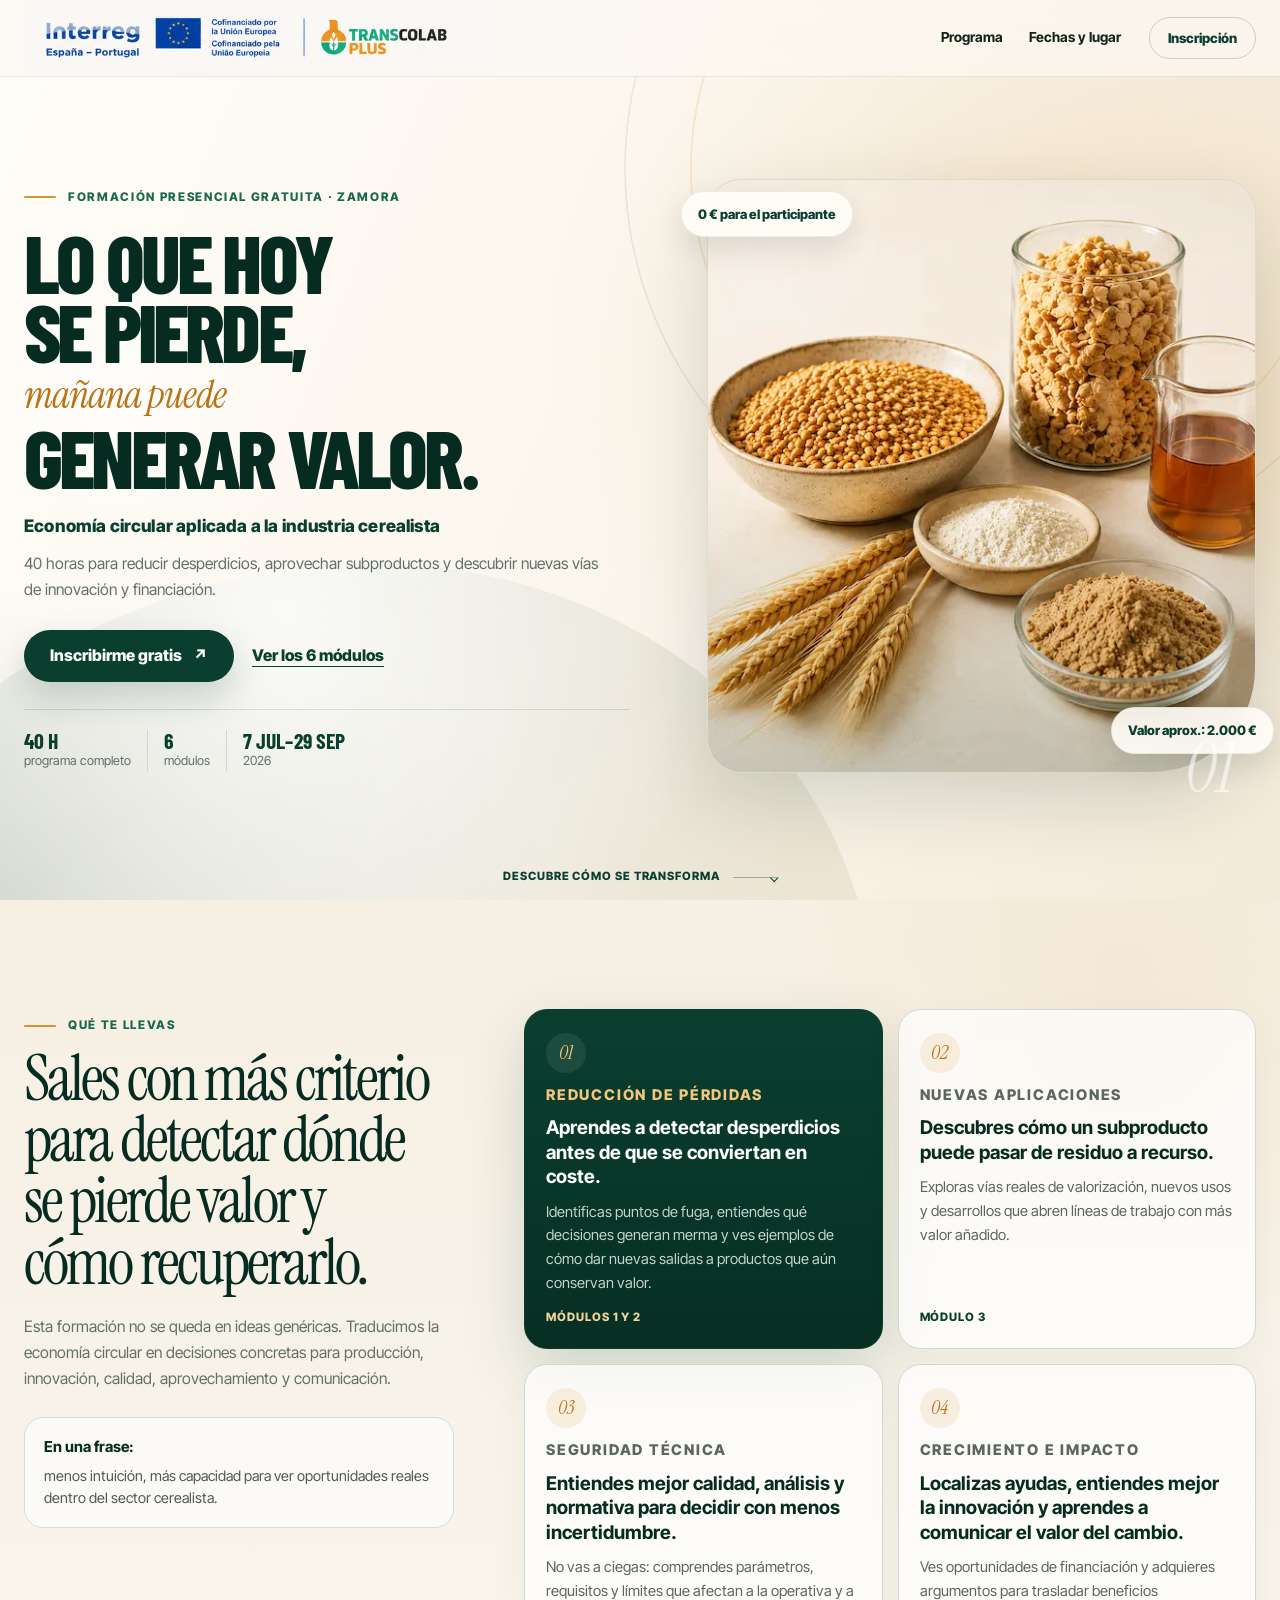
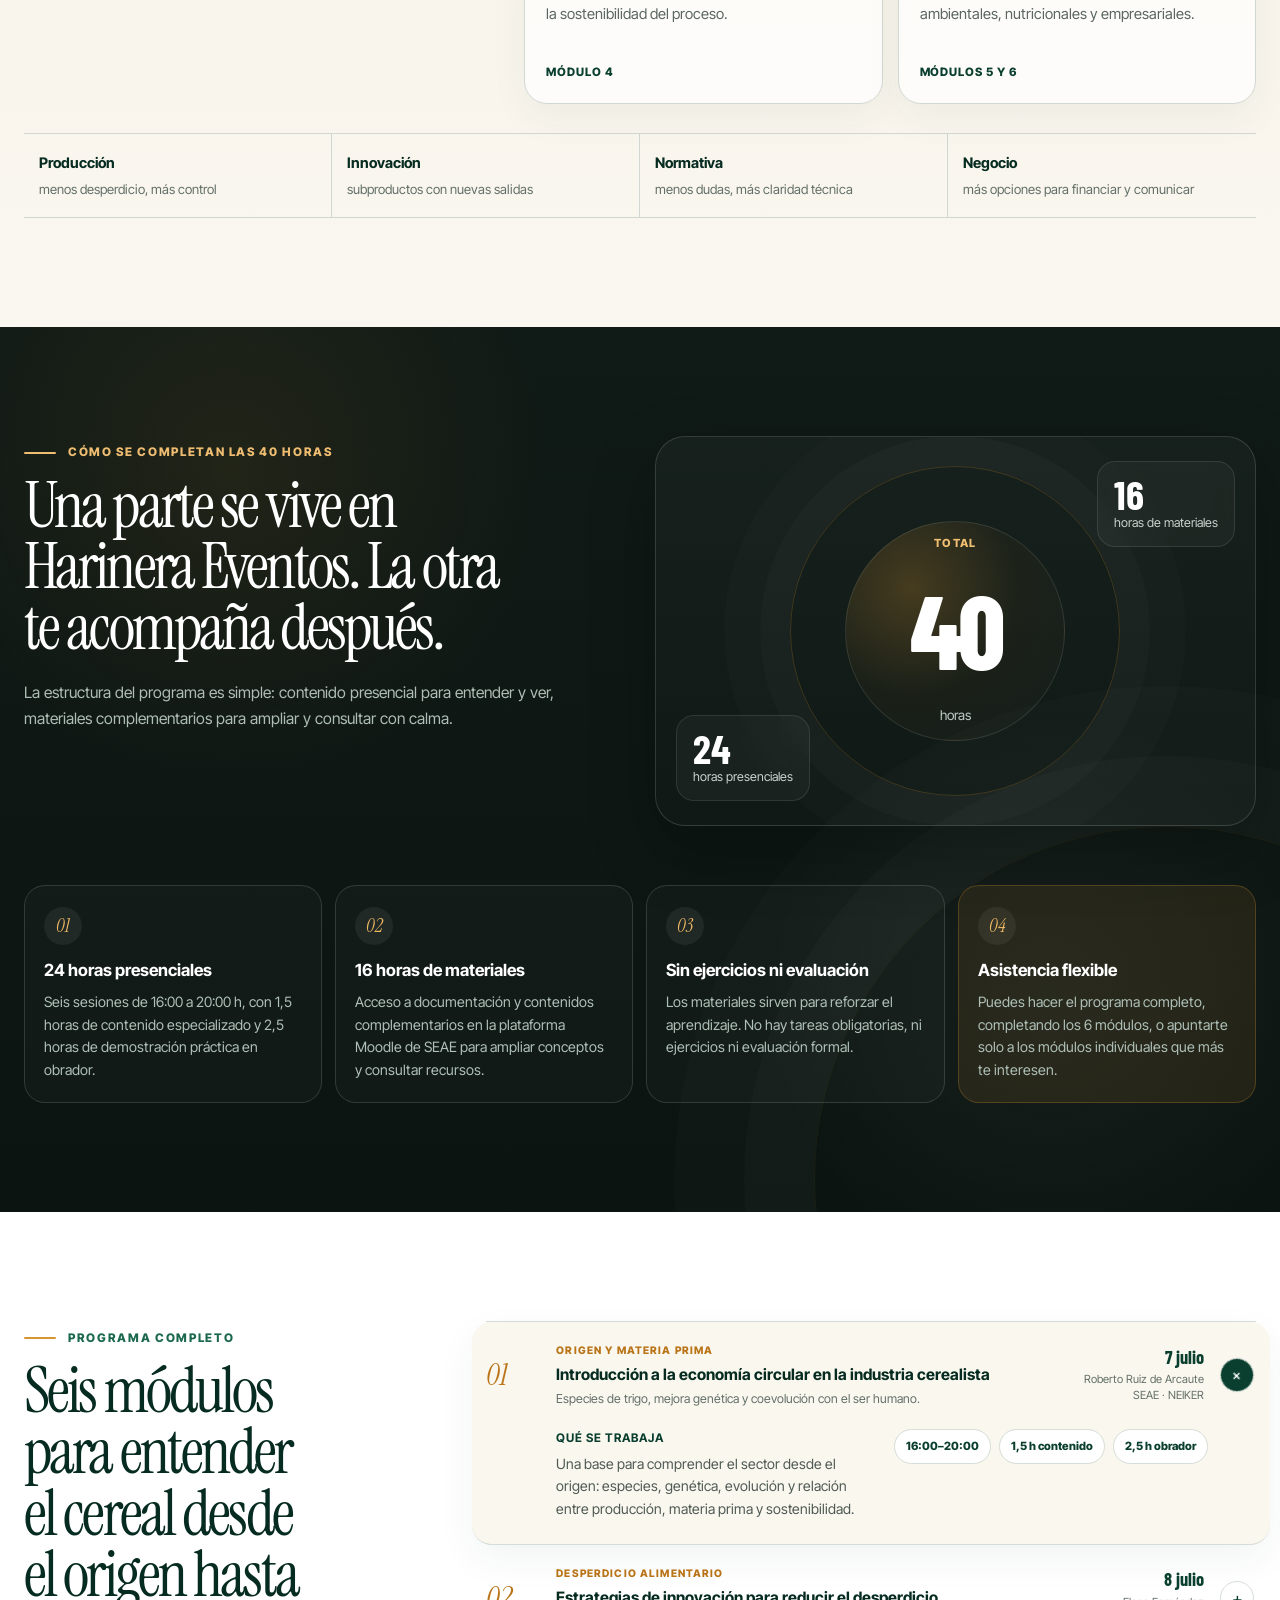
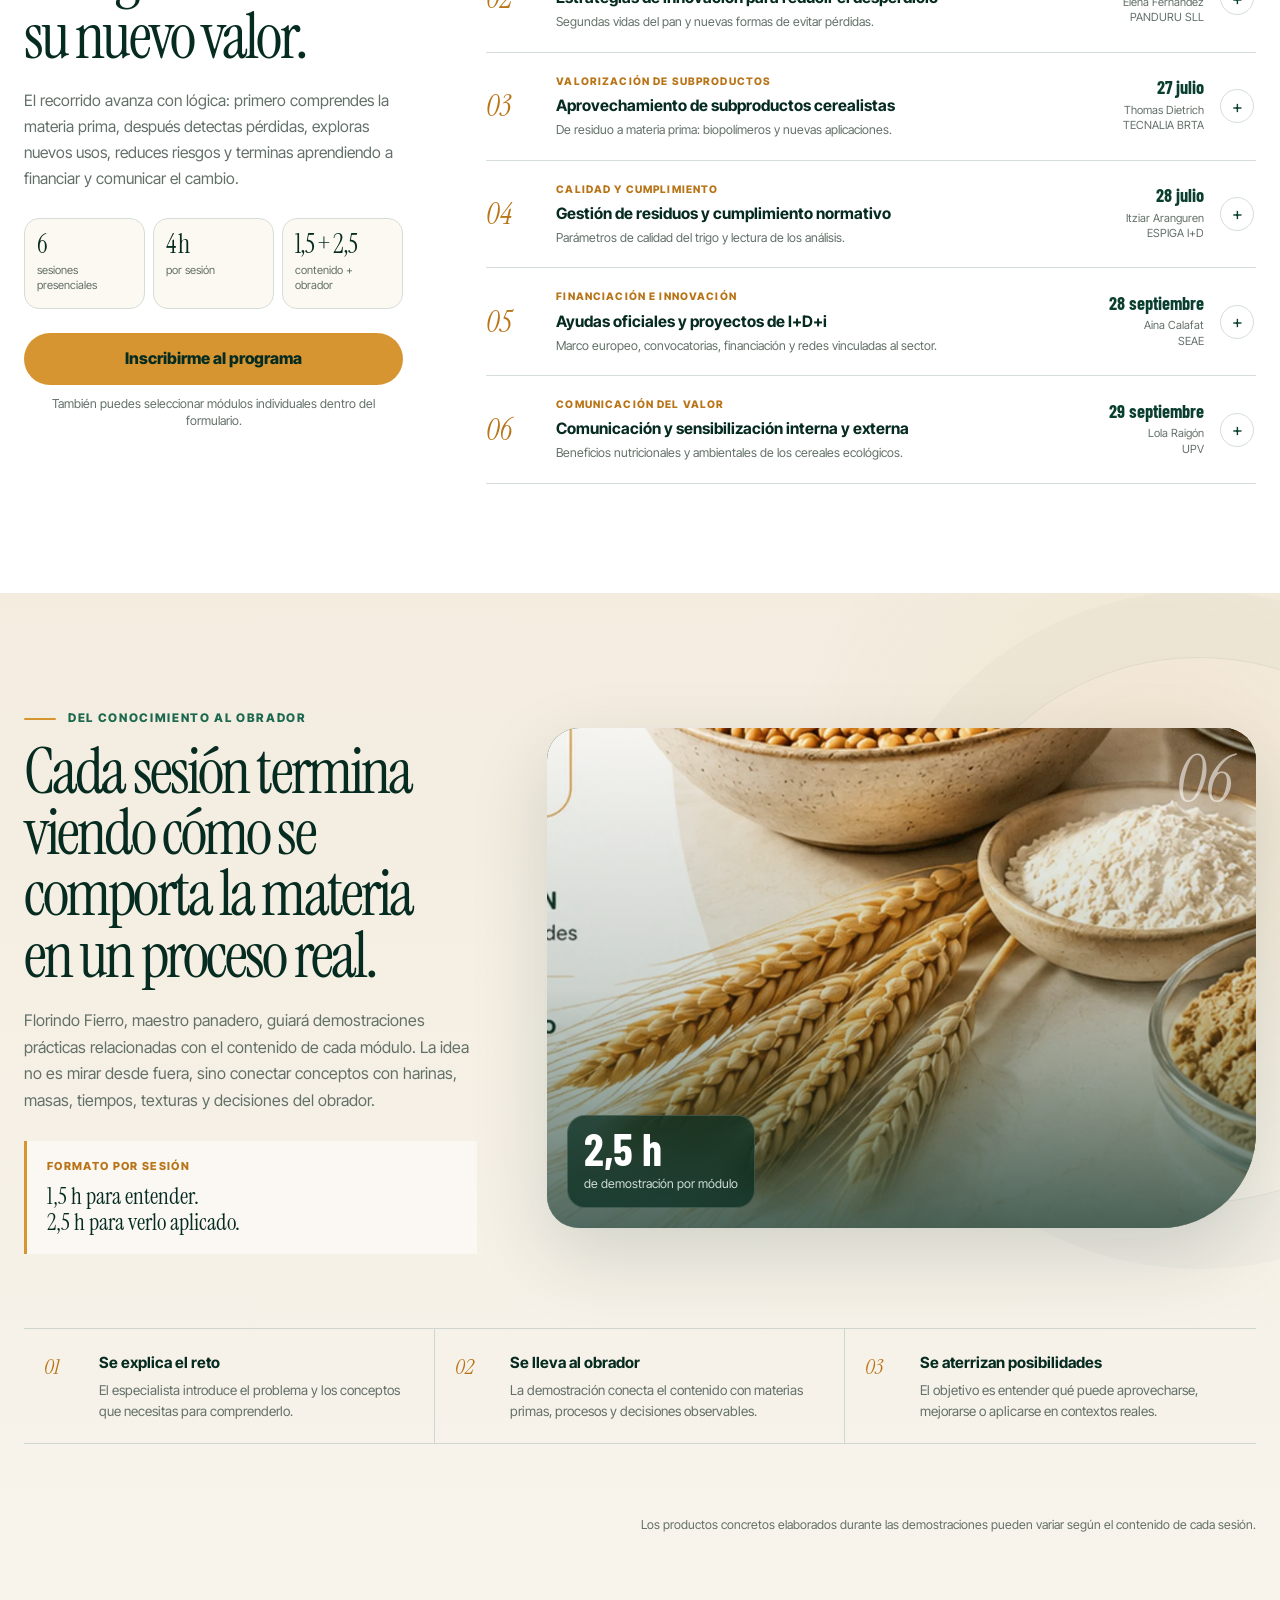
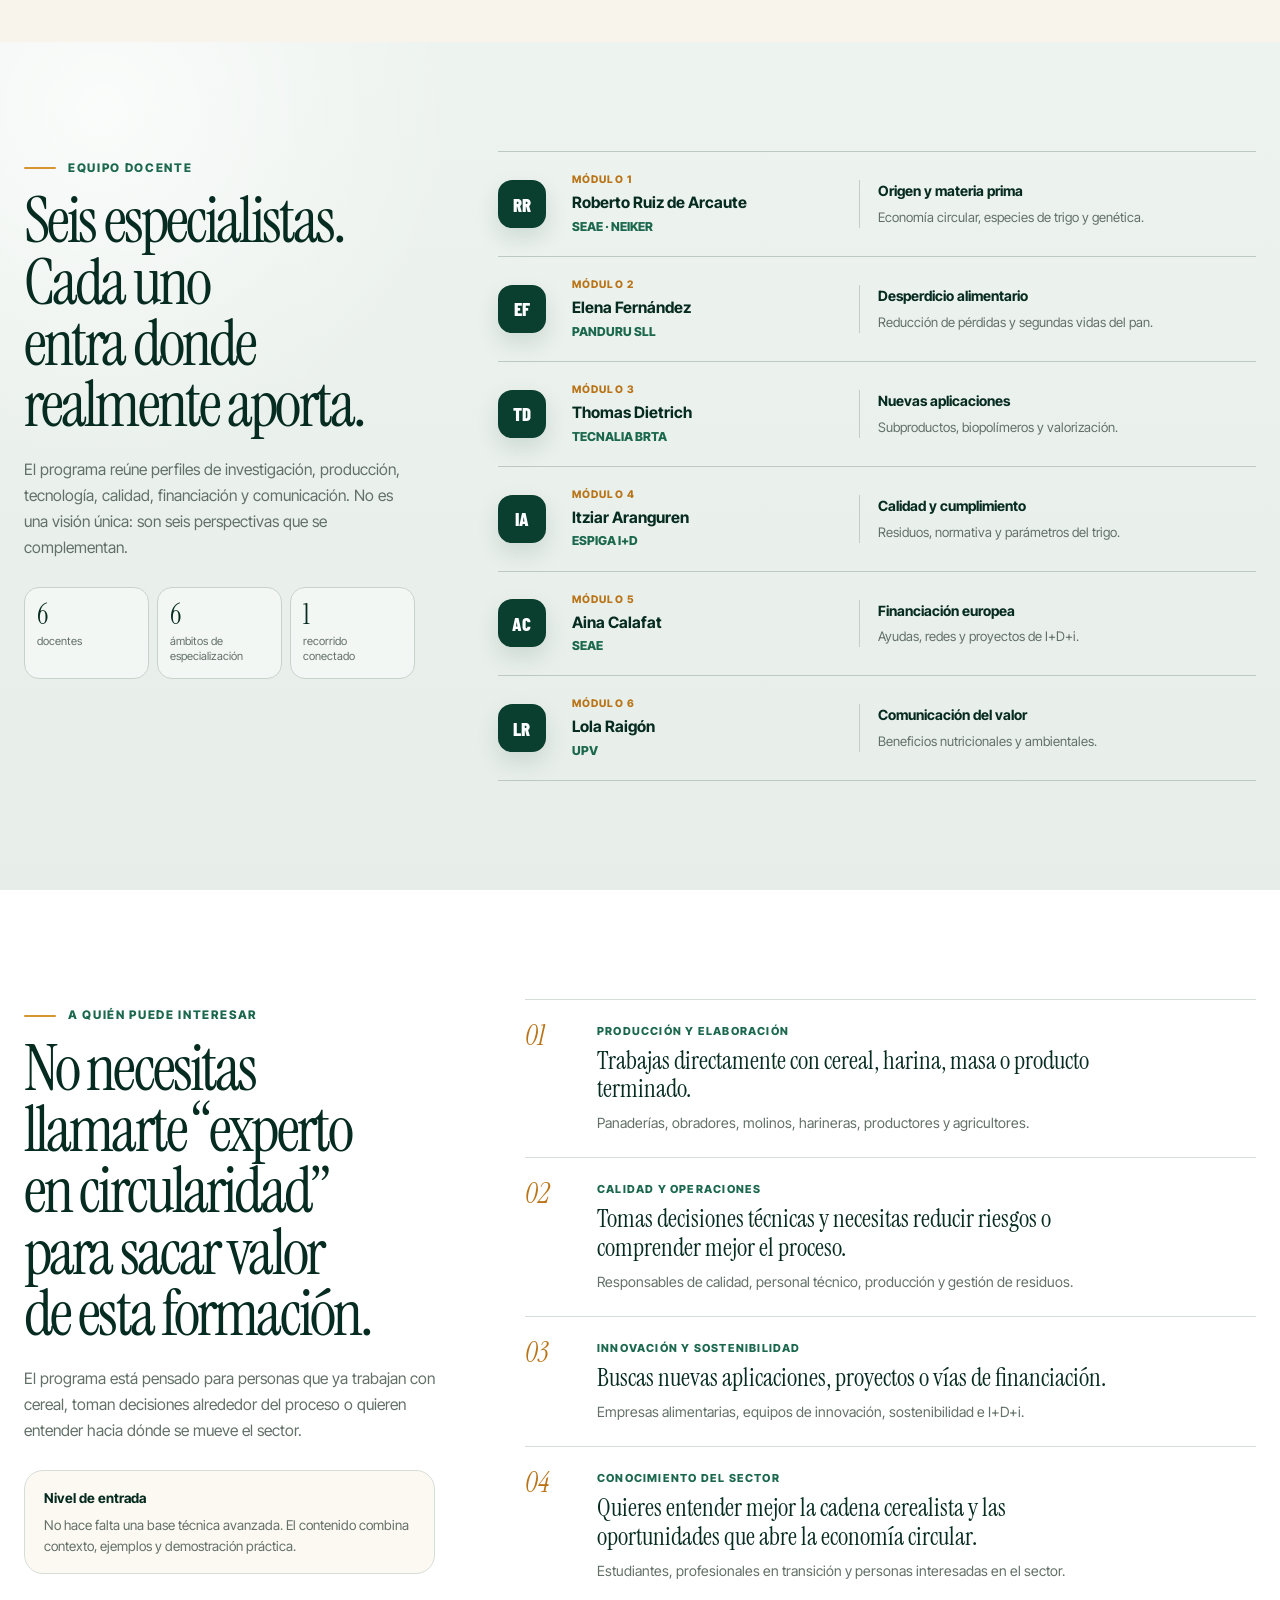
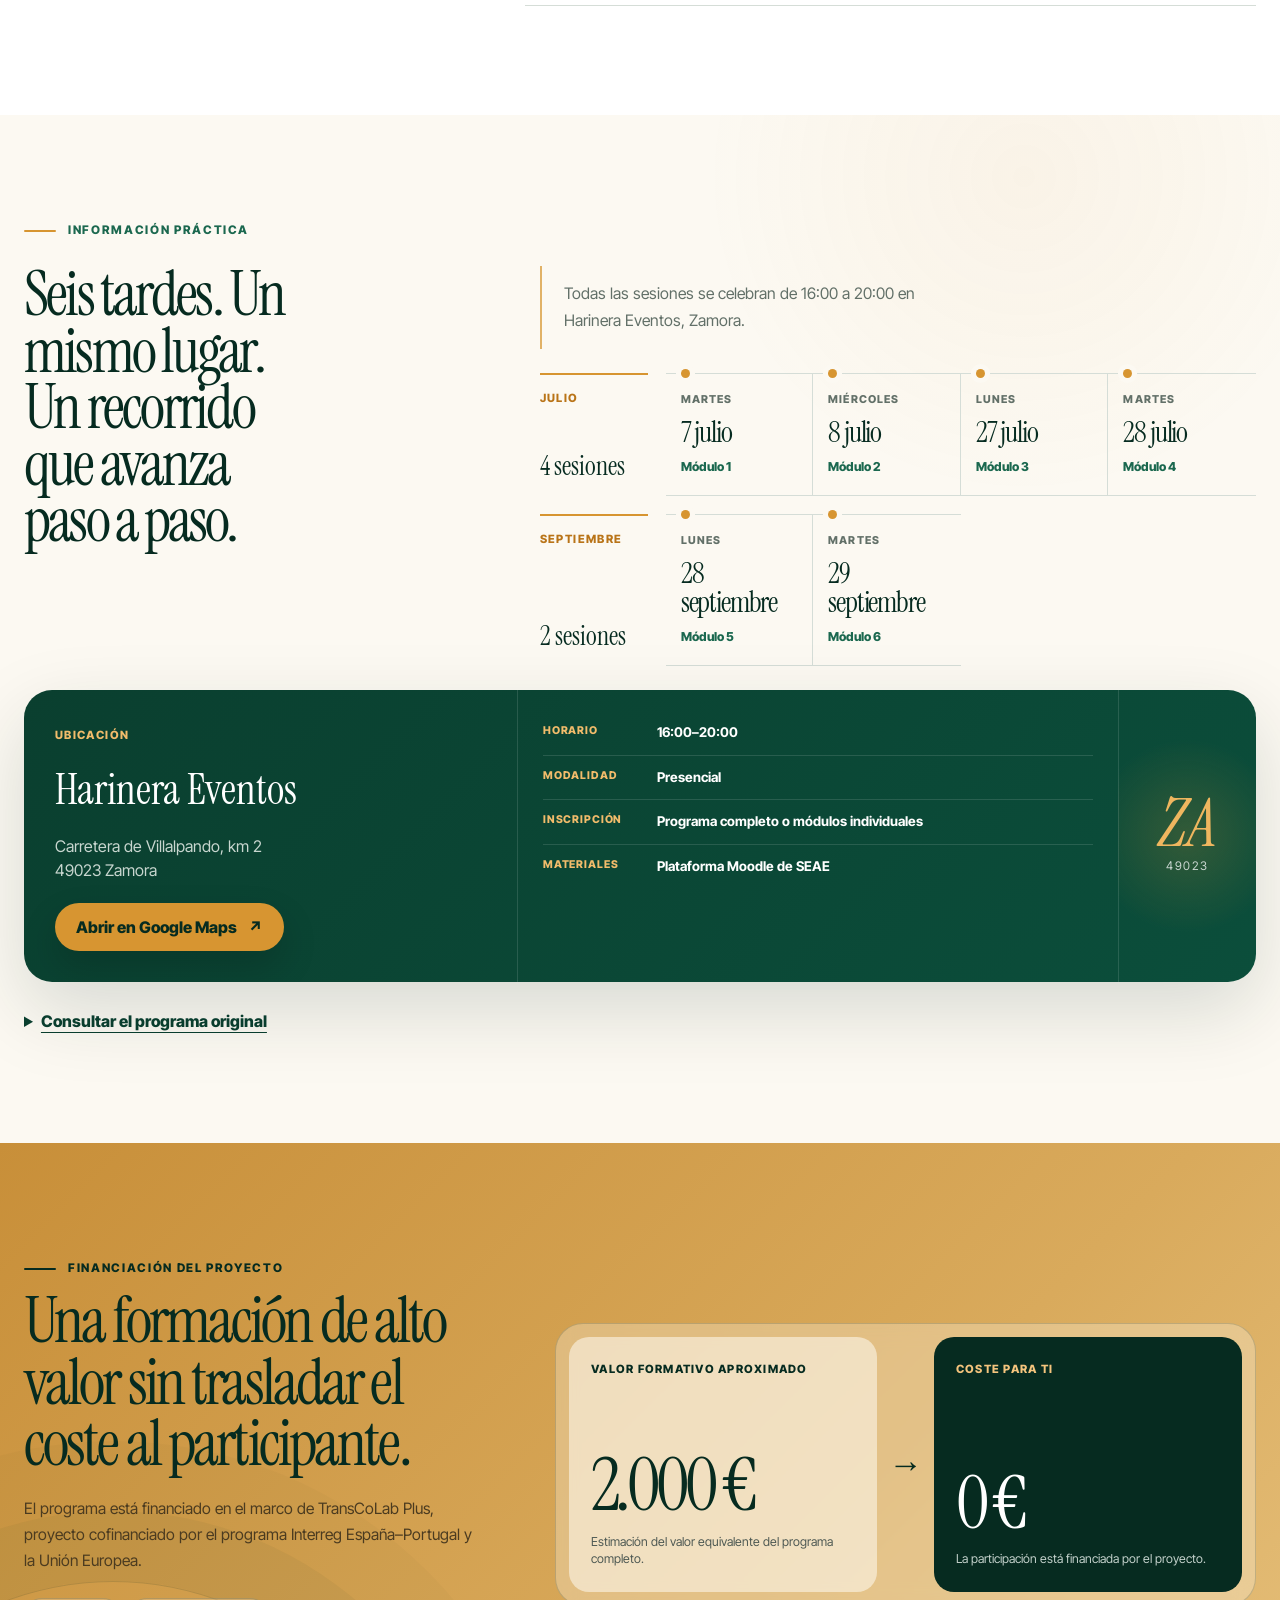
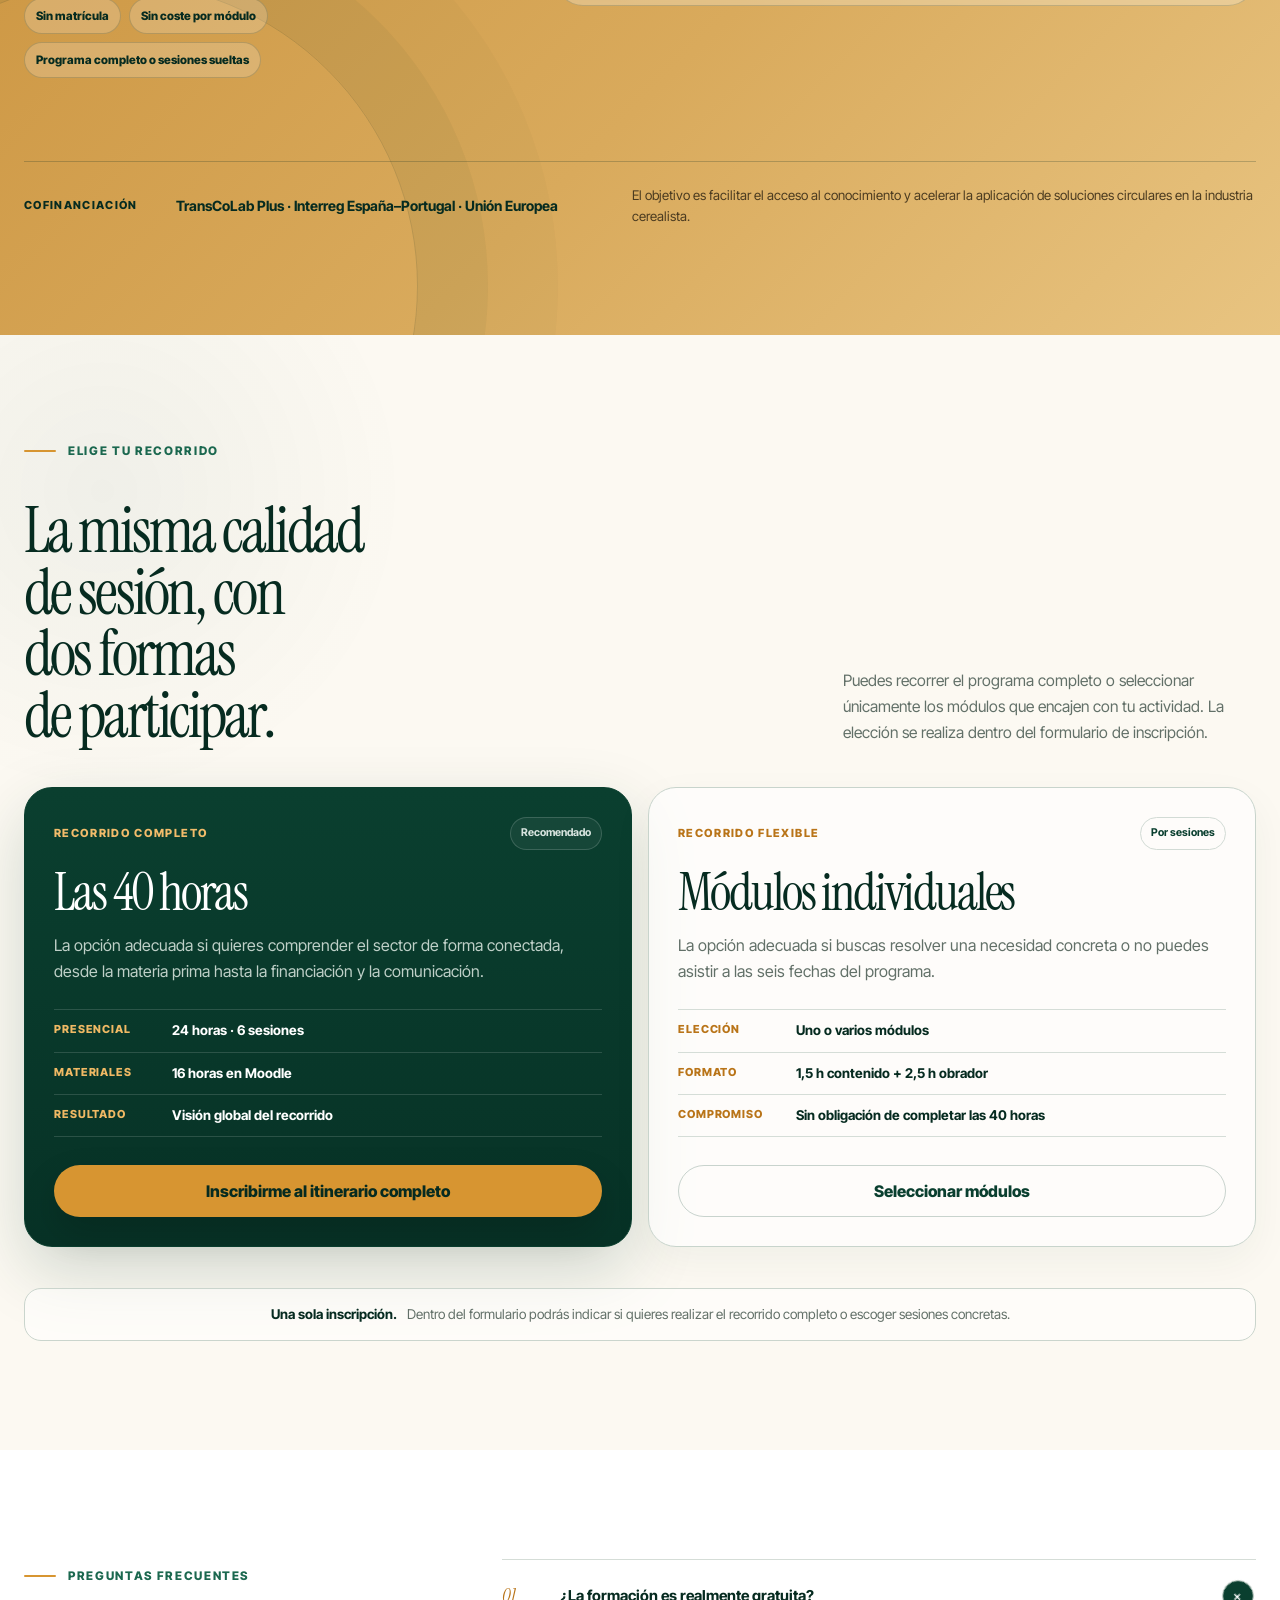
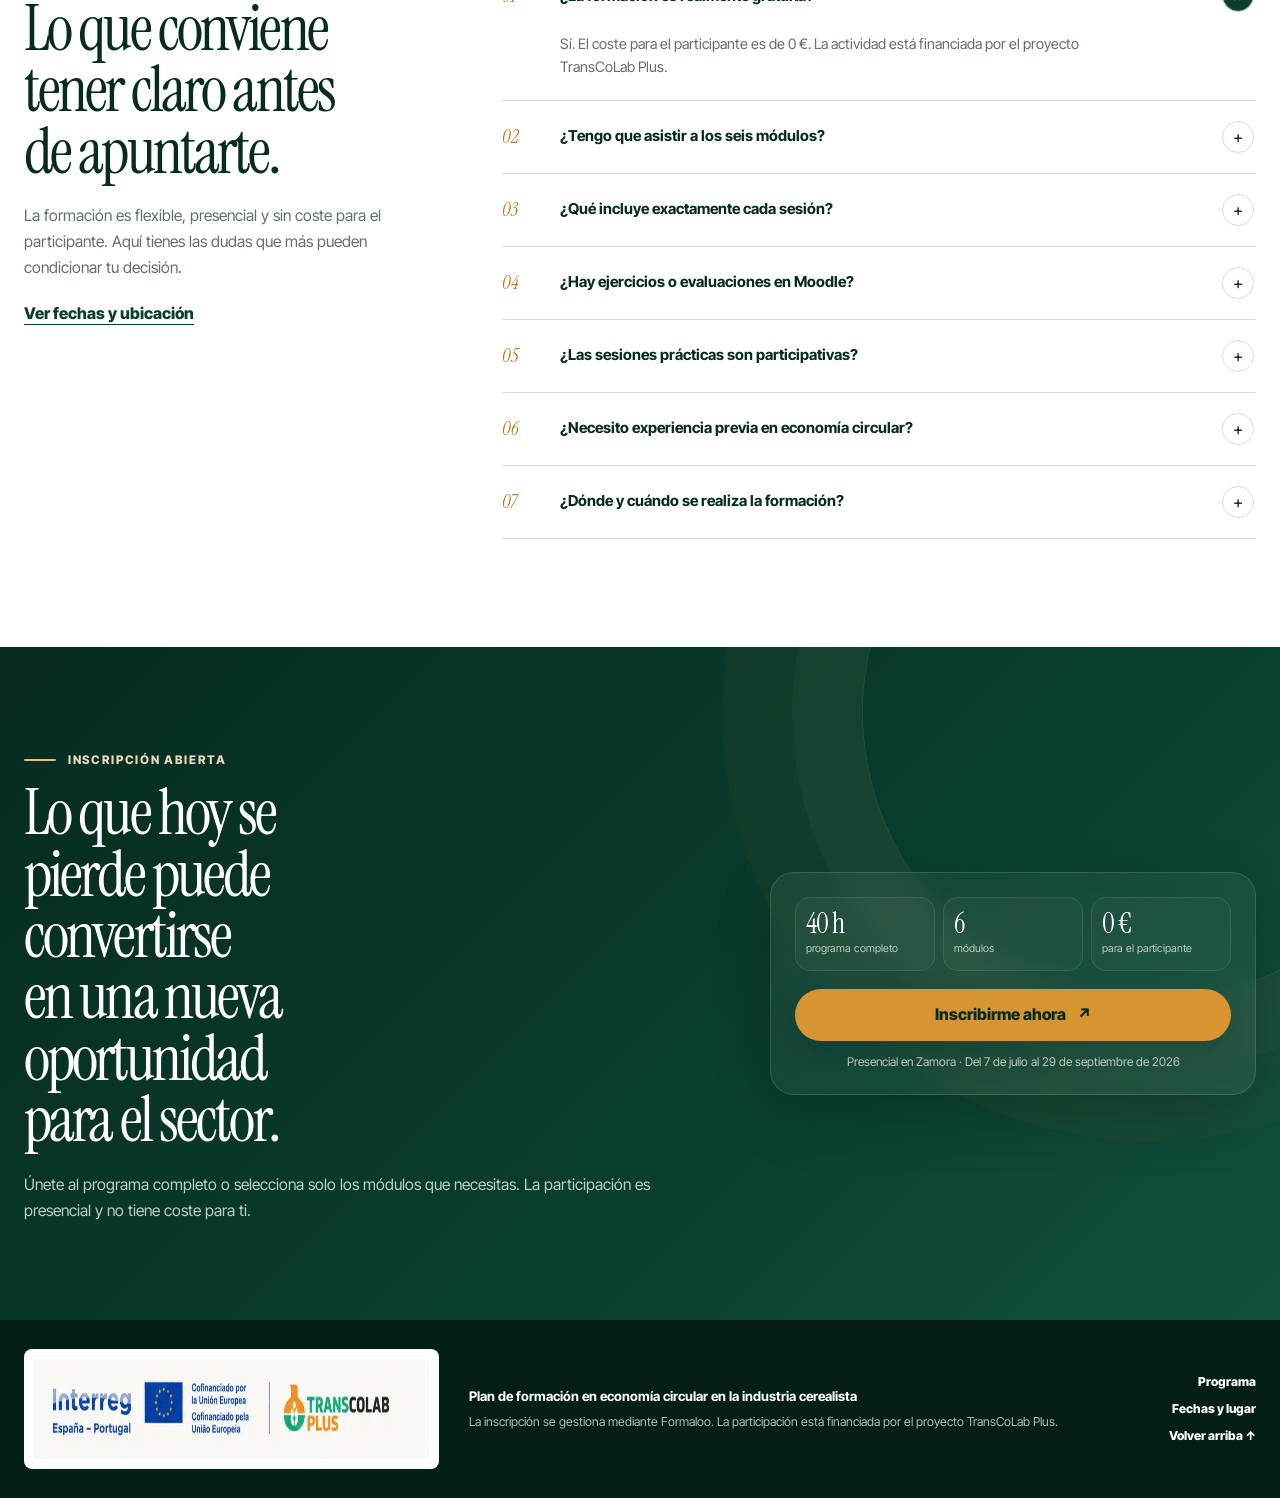
==== commit c66254b7: "index.html" ====
--- a/index.html
+++ b/index.html
@@ -259,7 +259,7 @@
         <summary>
           <span class="module-number">04</span>
           <span class="module-main"><small>Calidad y cumplimiento</small><strong>Gestión de residuos y cumplimiento normativo</strong><em>Parámetros de calidad del trigo y lectura de los análisis.</em></span>
-          <span class="module-meta"><b>28 julio</b><small>Néstor Etxaleku<br>ESPIGA I+D</small></span>
+          <span class="module-meta"><b>28 julio</b><small>Itziar Aranguren<br>ESPIGA I+D</small></span>
           <span class="module-icon" aria-hidden="true">+</span>
         </summary>
         <div class="module-body">
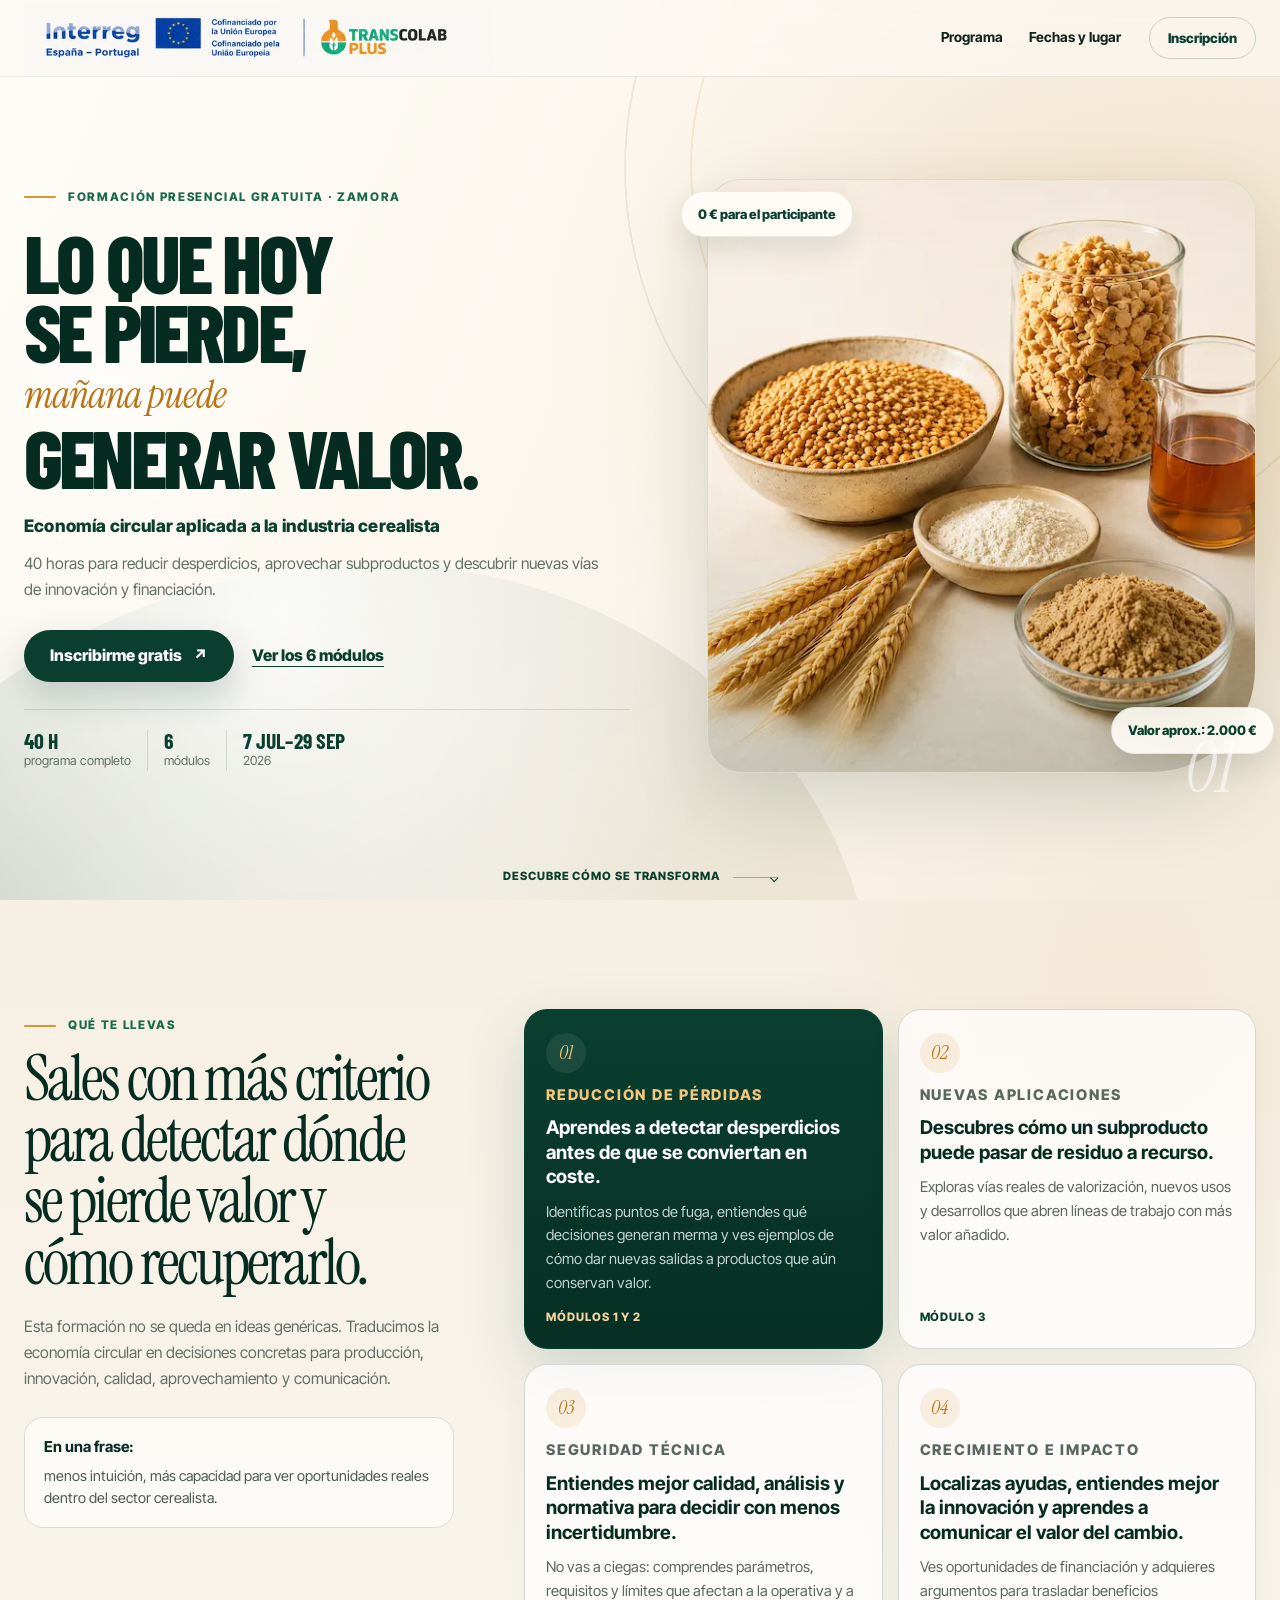
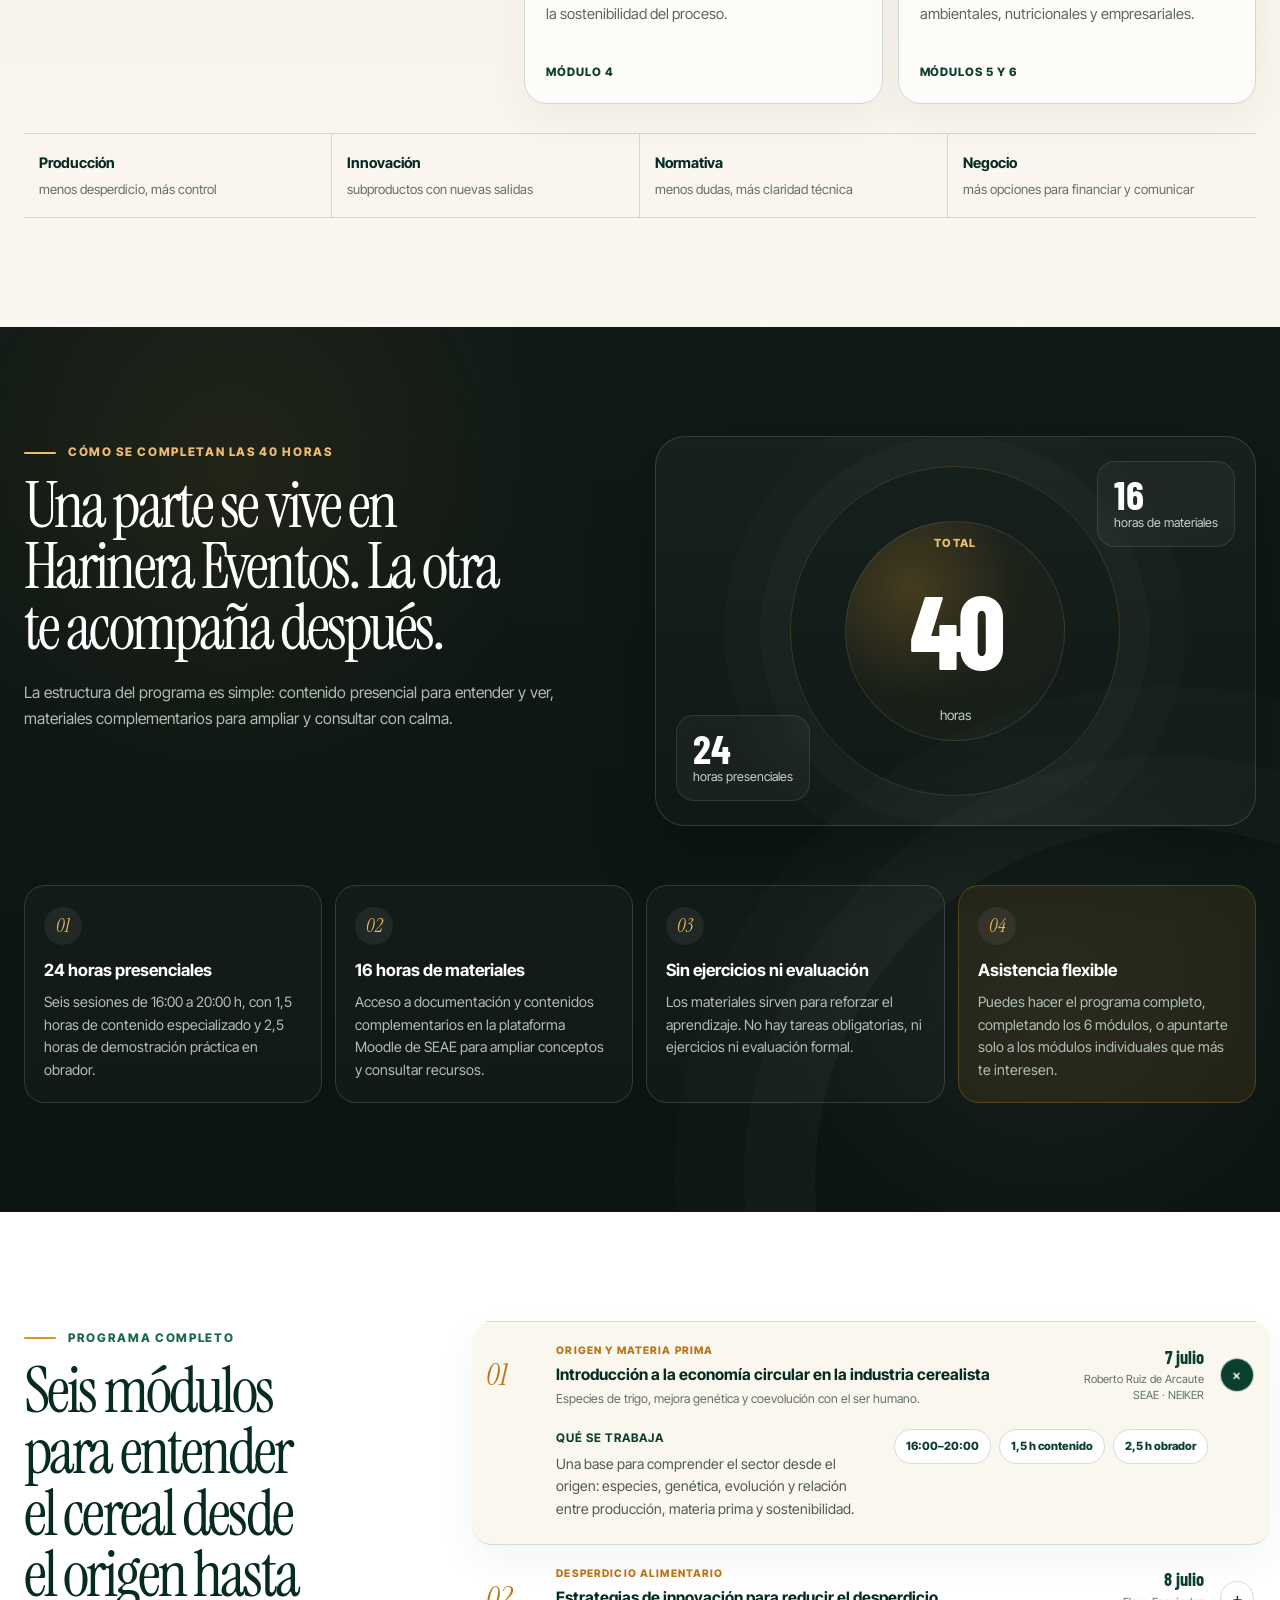
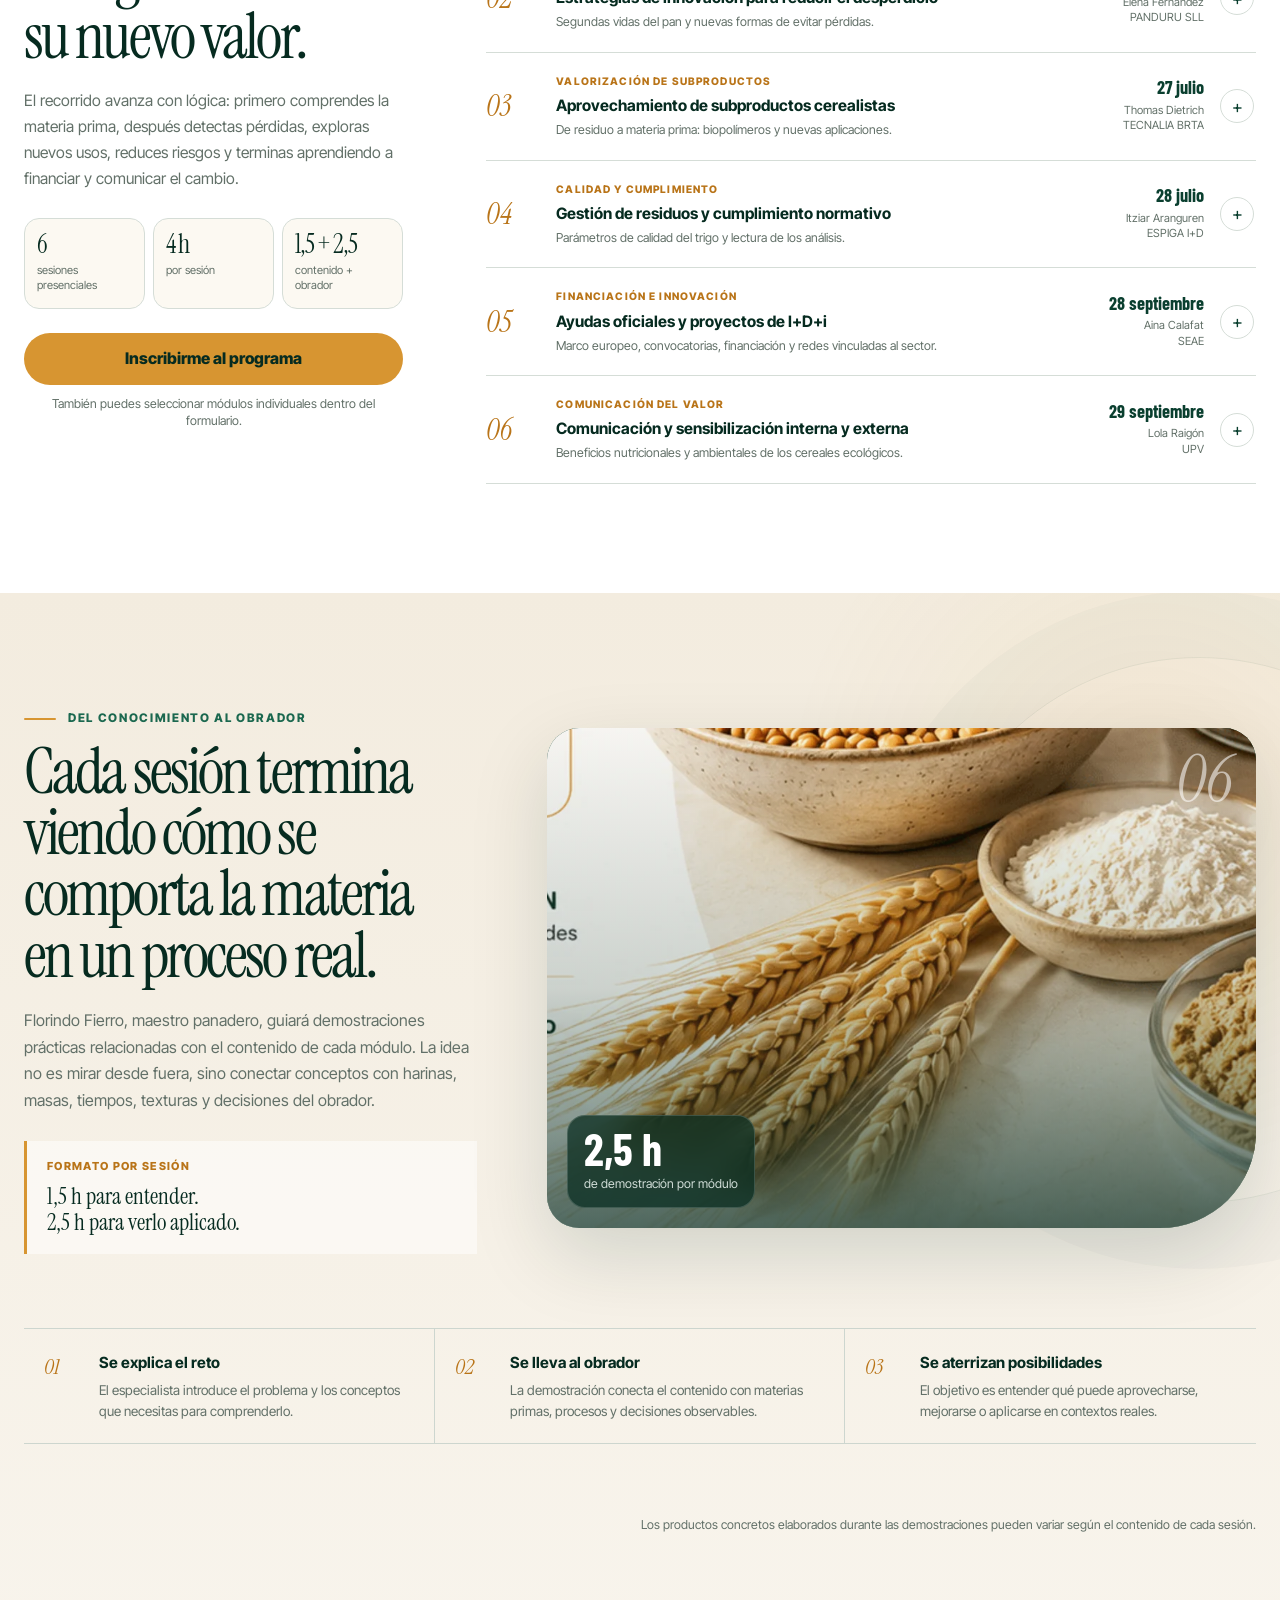
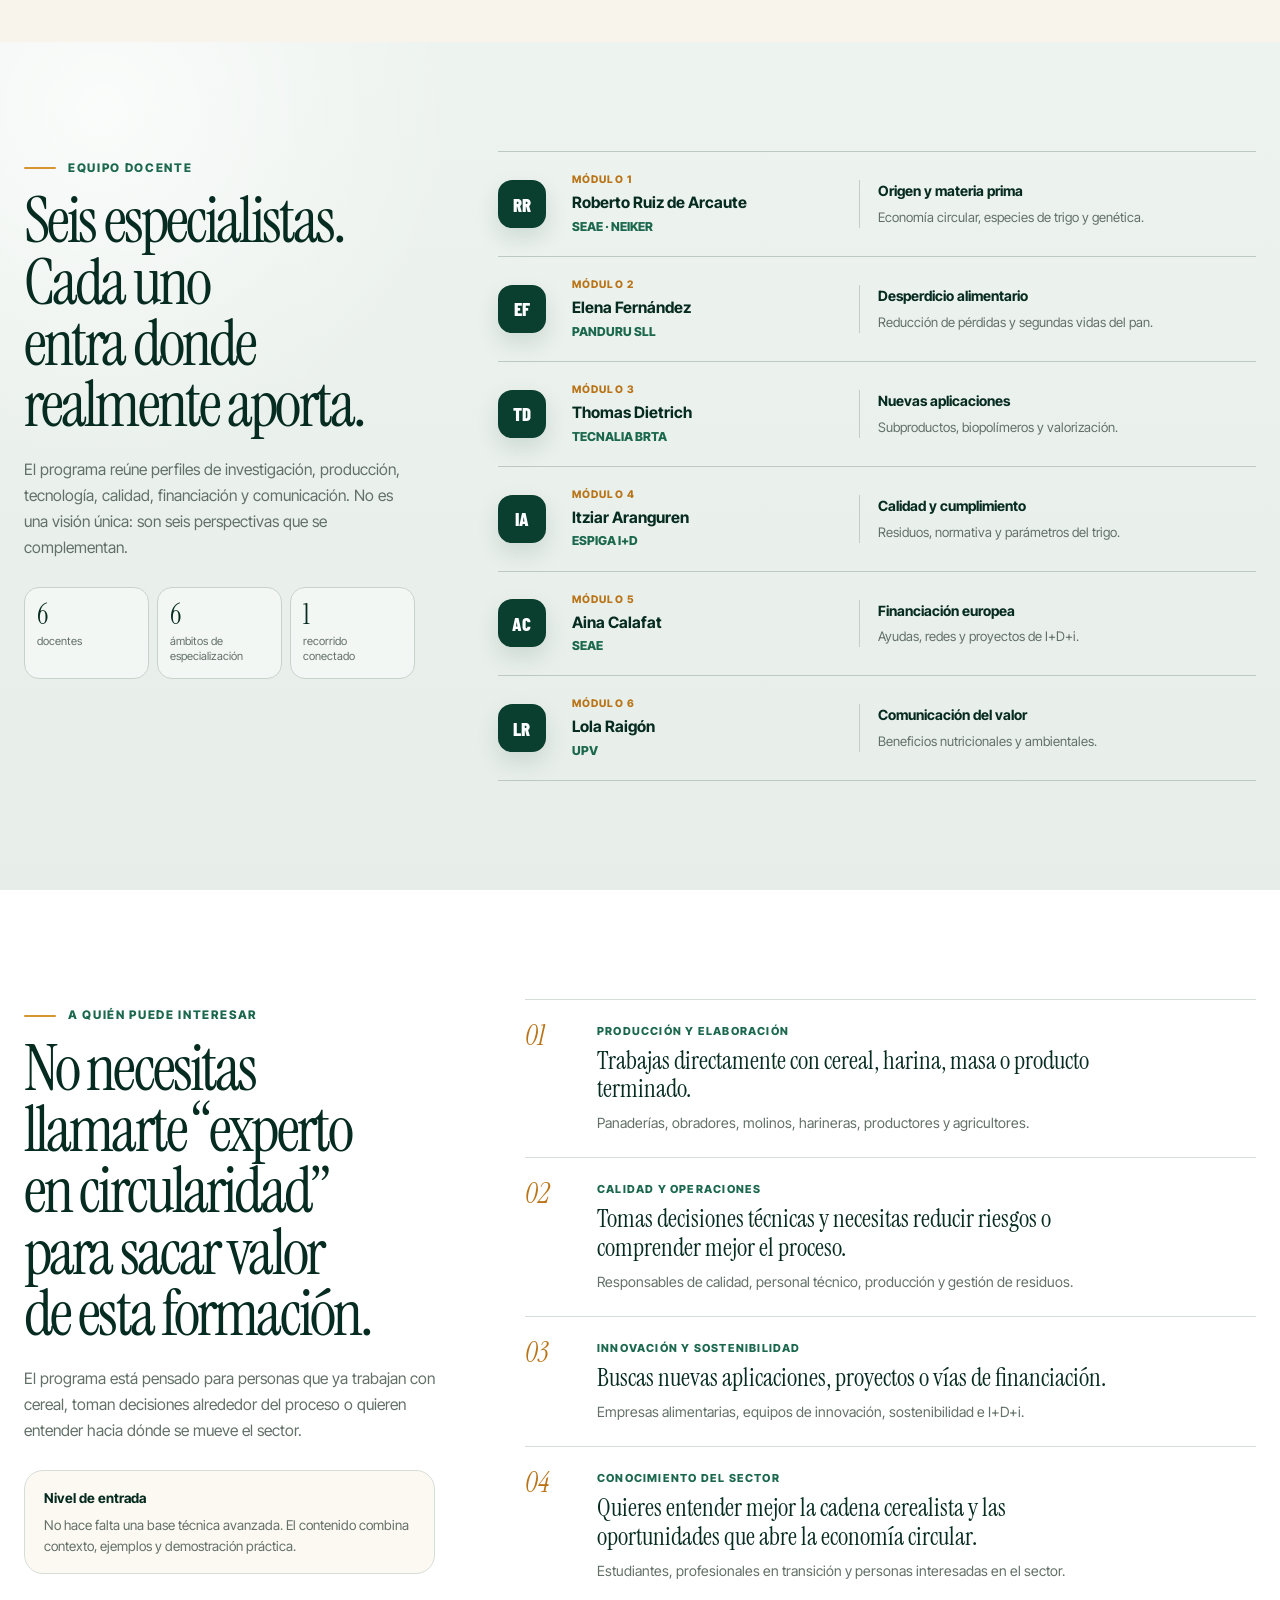
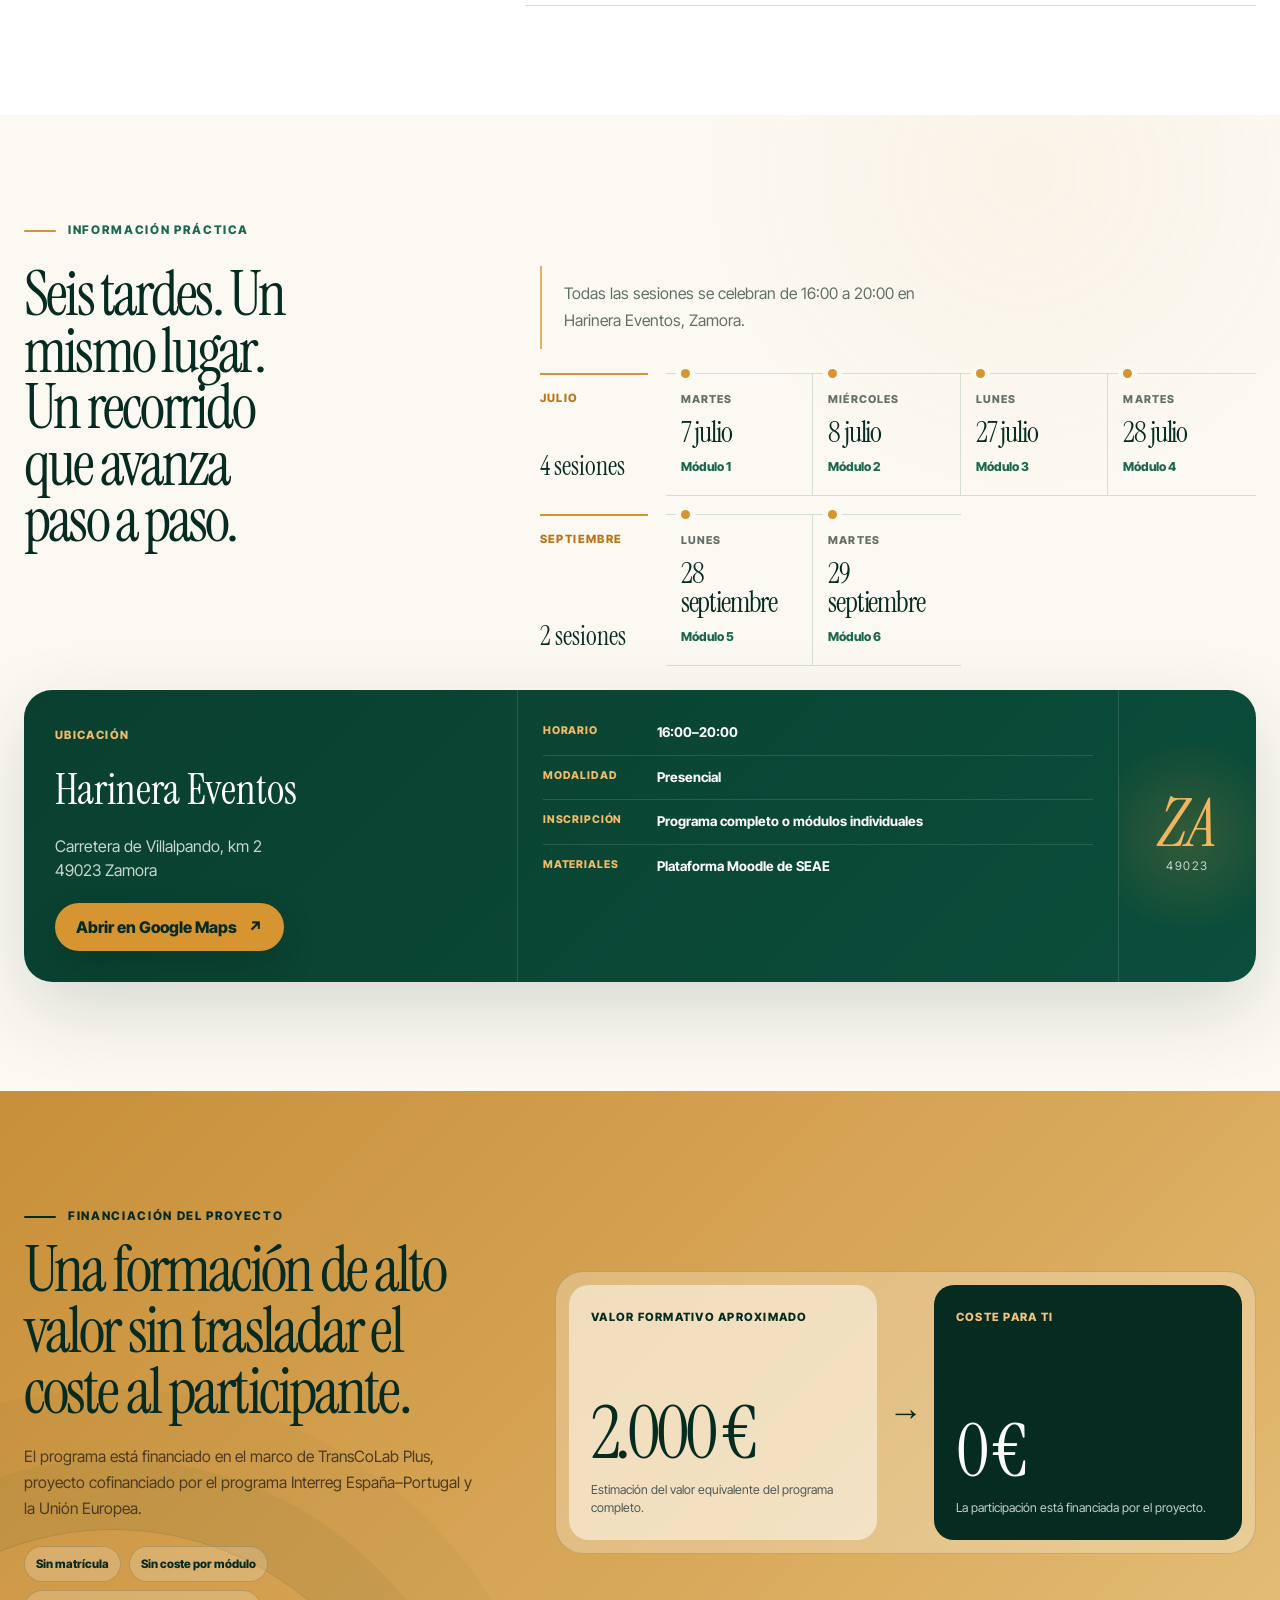
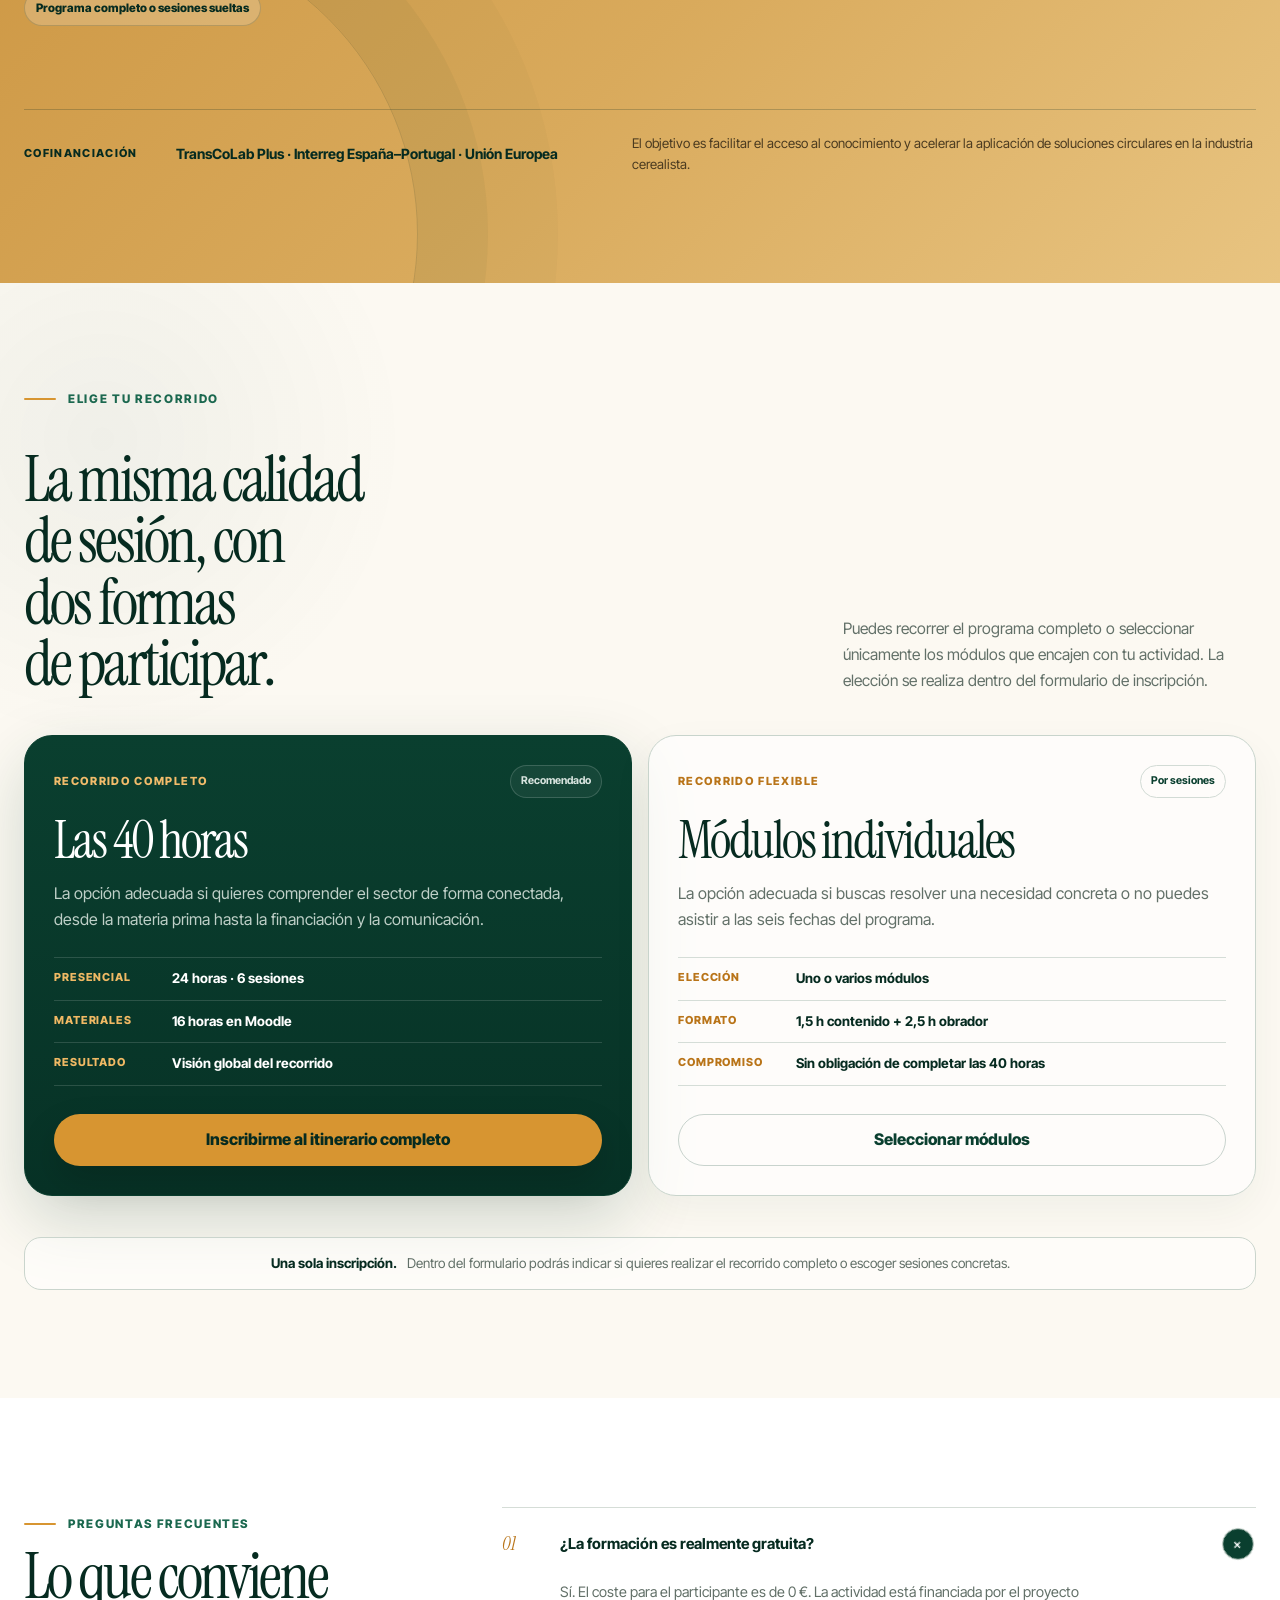
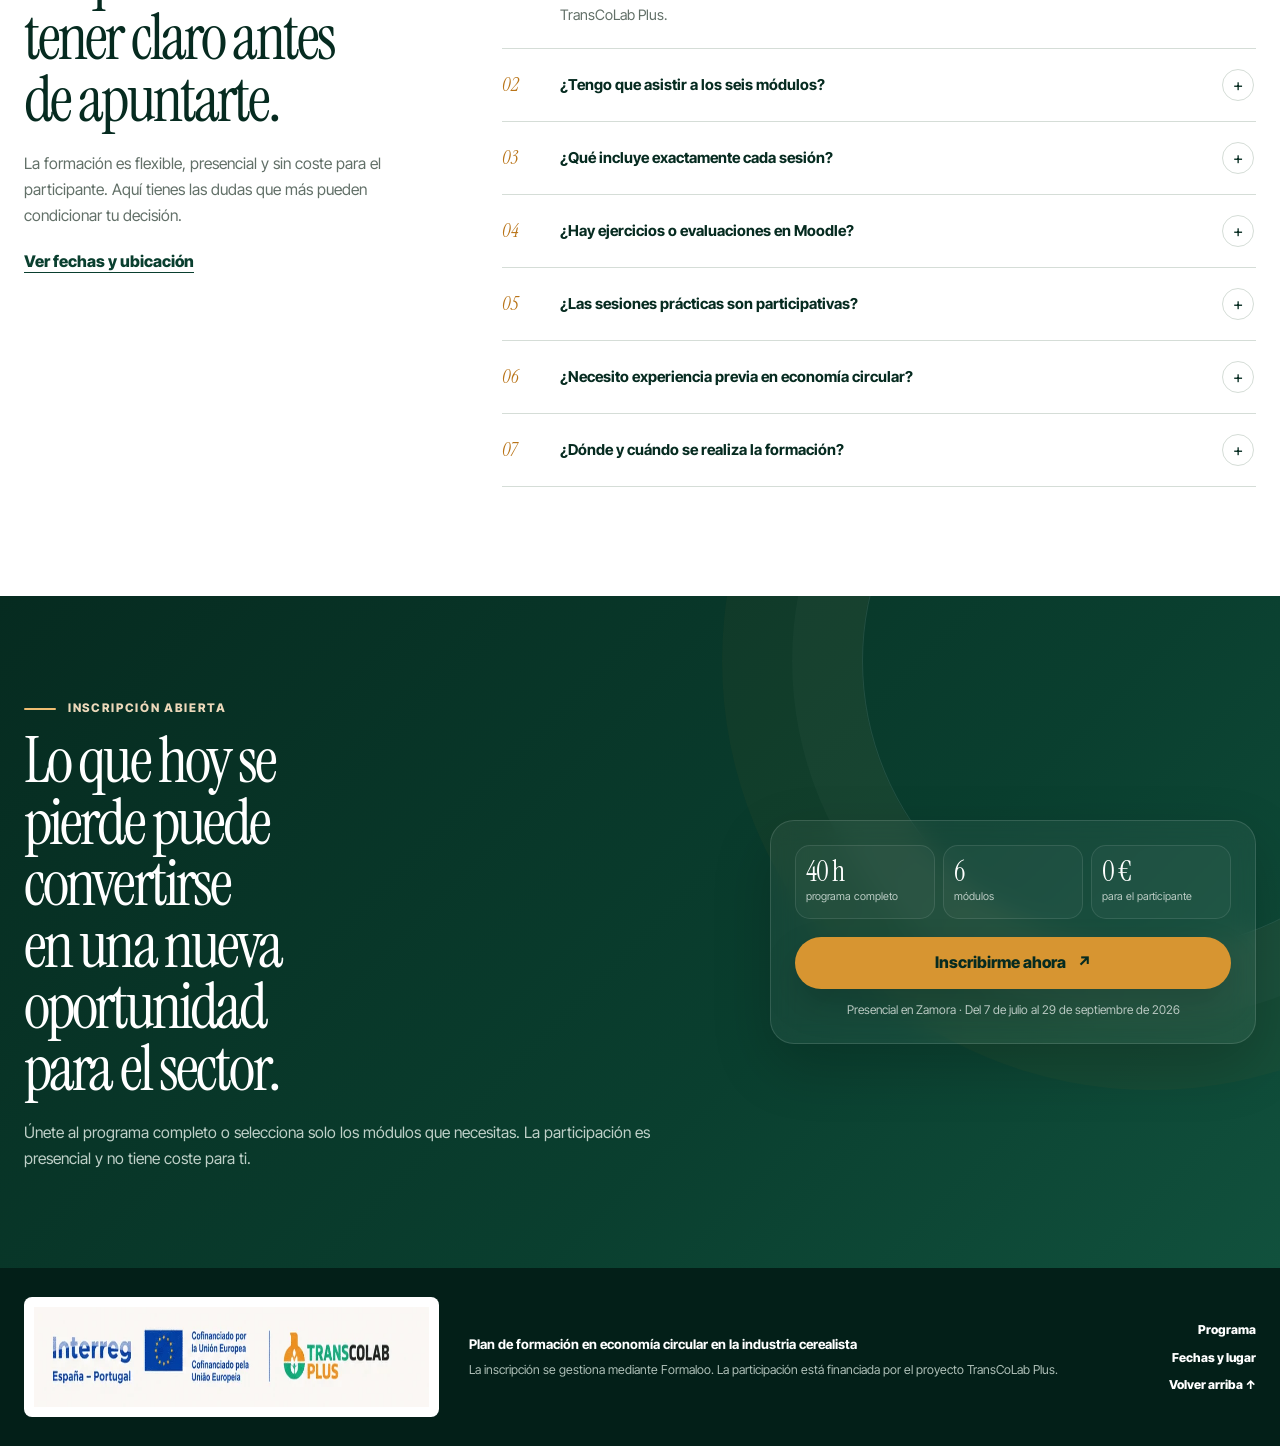
==== commit fb27ddb4: "index.html" ====
--- a/index.html
+++ b/index.html
@@ -459,11 +459,6 @@
       </div>
       <div class="location-panel__visual" aria-hidden="true"><span>ZA</span><small>49023</small></div>
     </div>
-
-    <details class="poster-details">
-      <summary>Consultar el programa original</summary>
-      <img src="assets/programa.webp" width="1800" height="1013" loading="lazy" alt="Programa original de los seis módulos de formación">
-    </details>
   </div>
 </section>
 
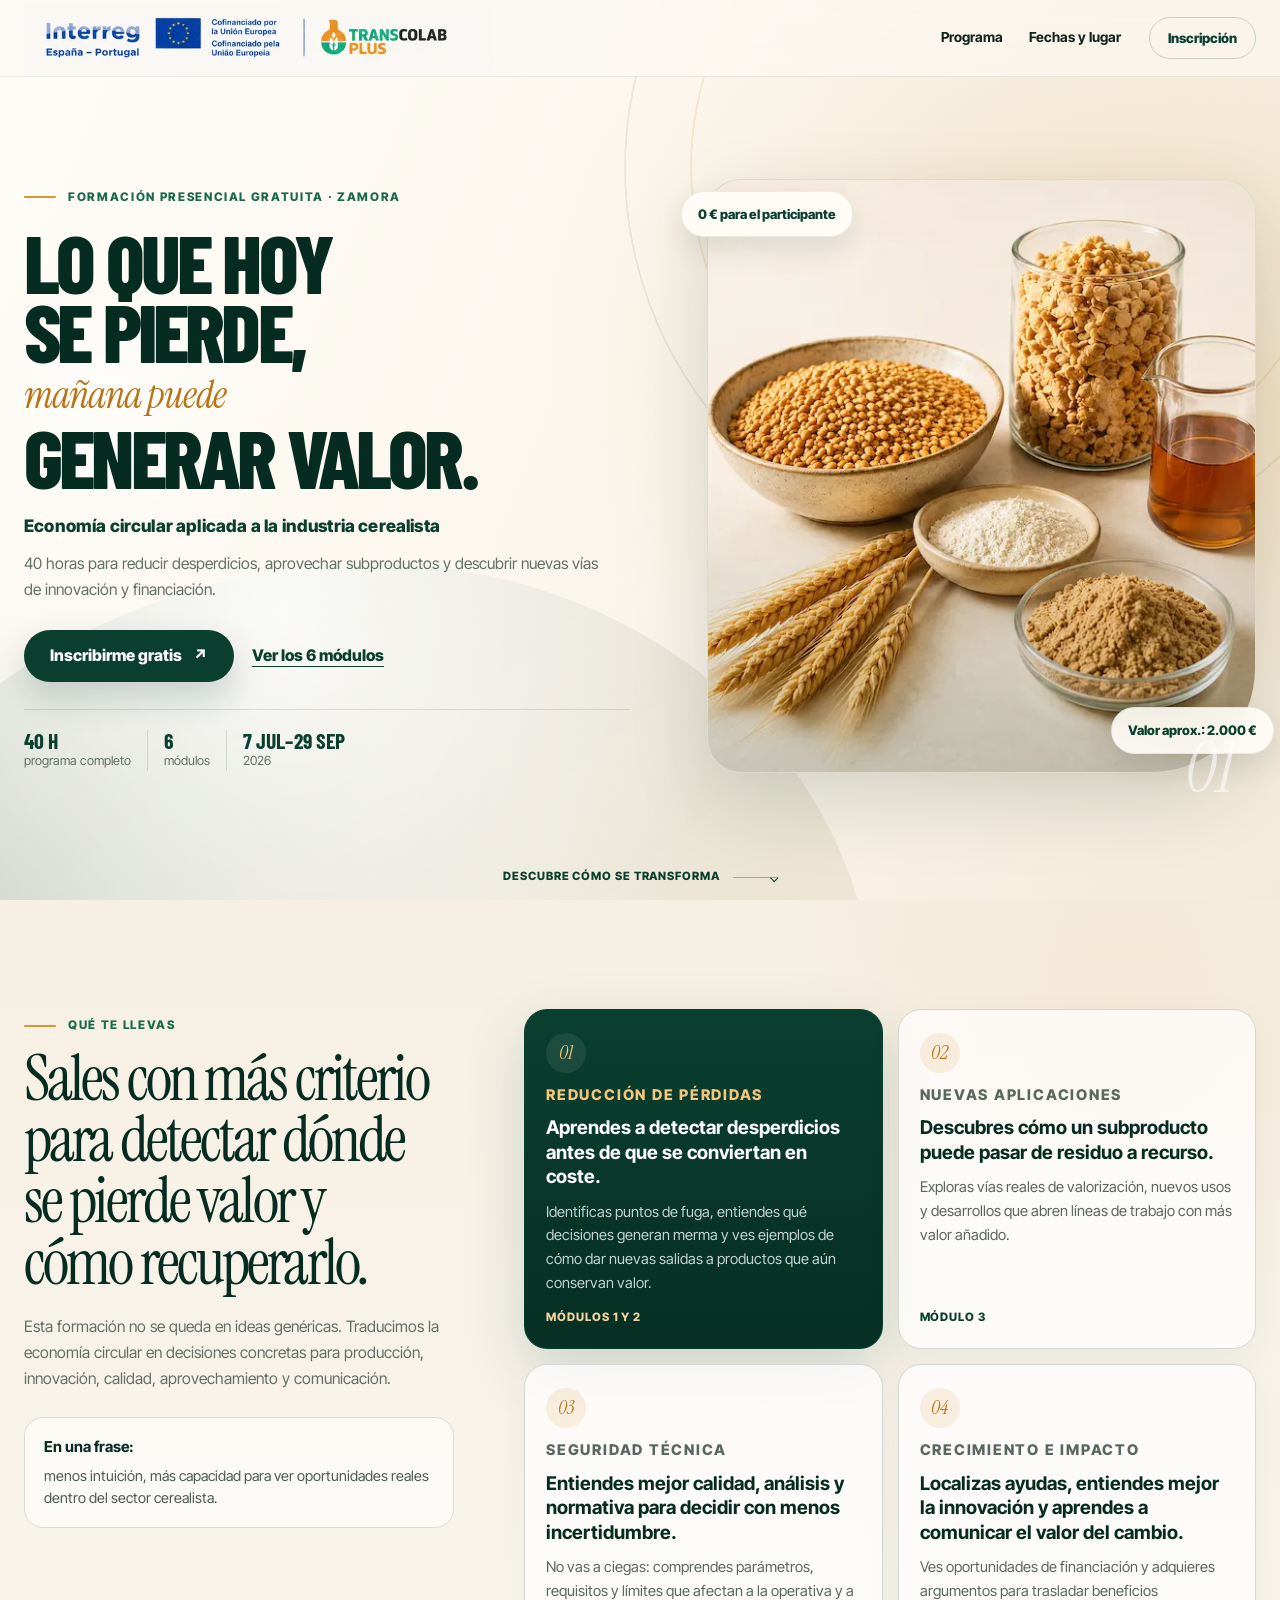
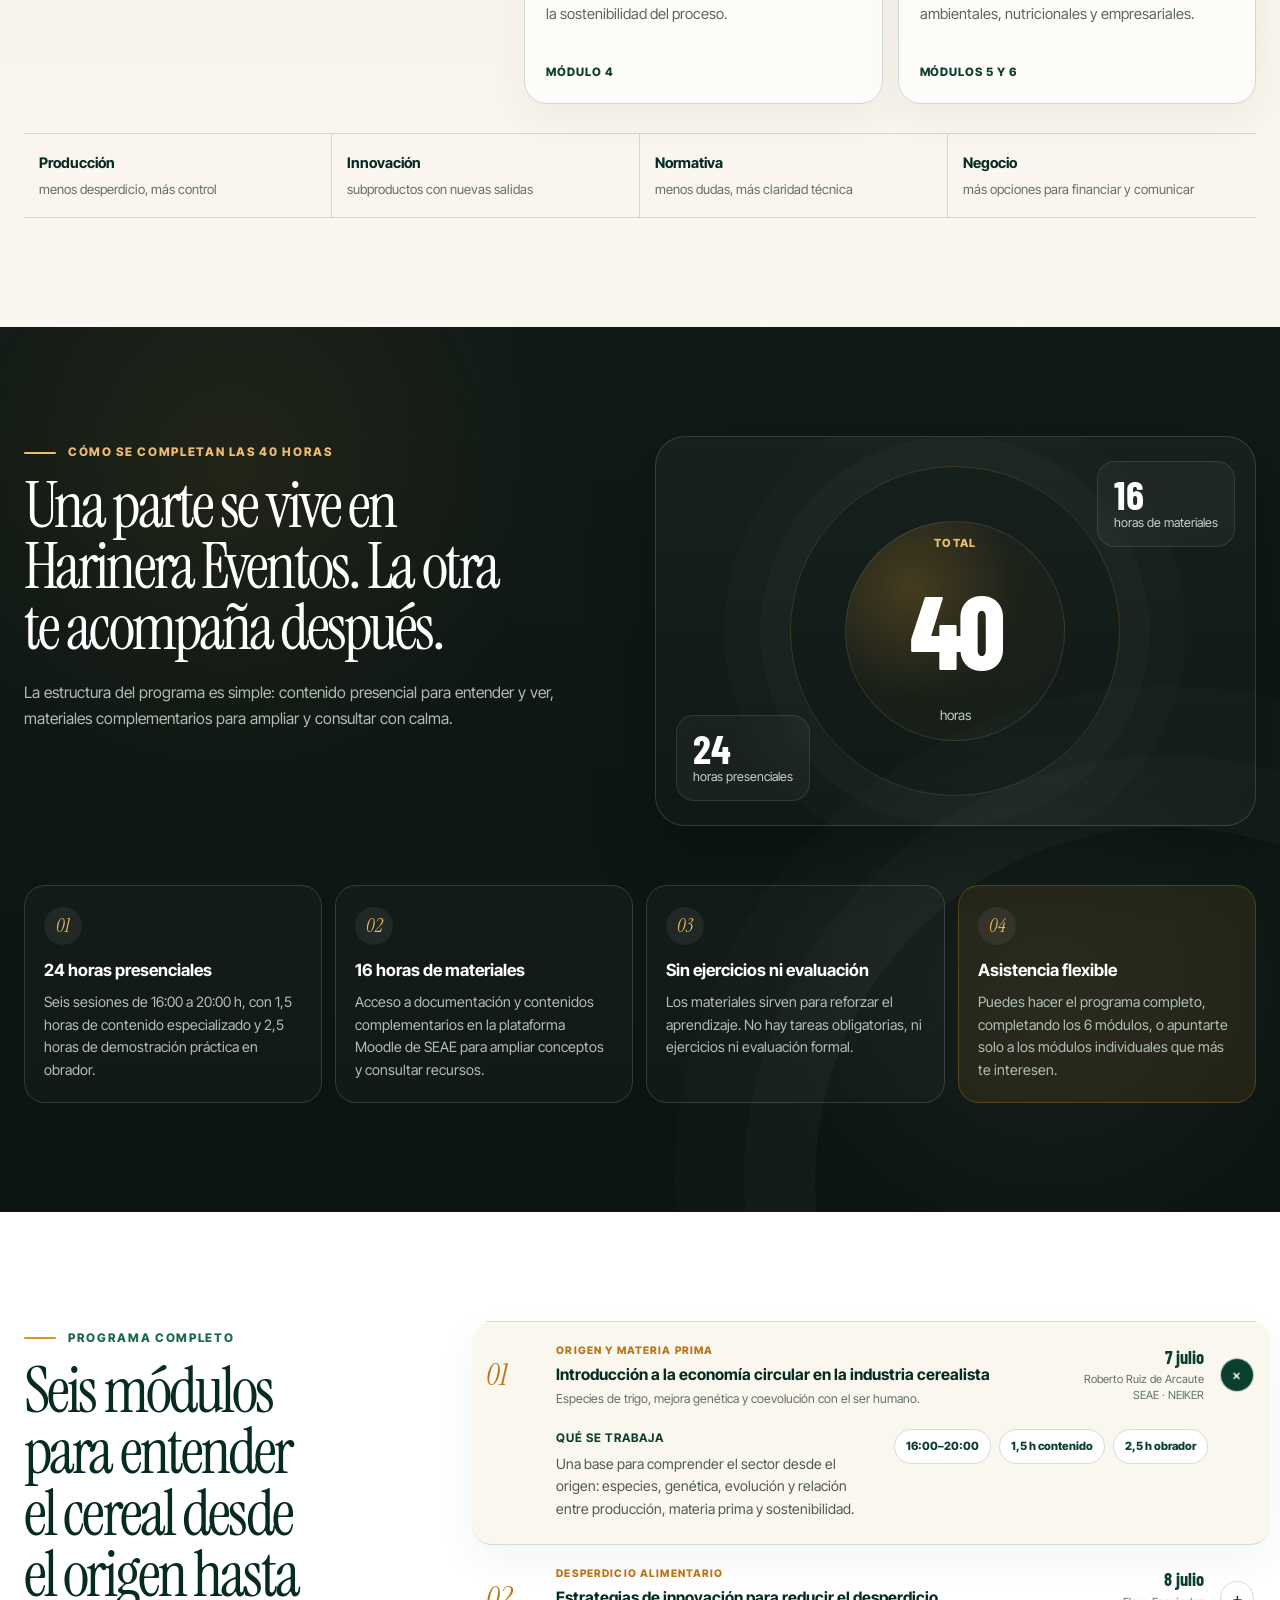
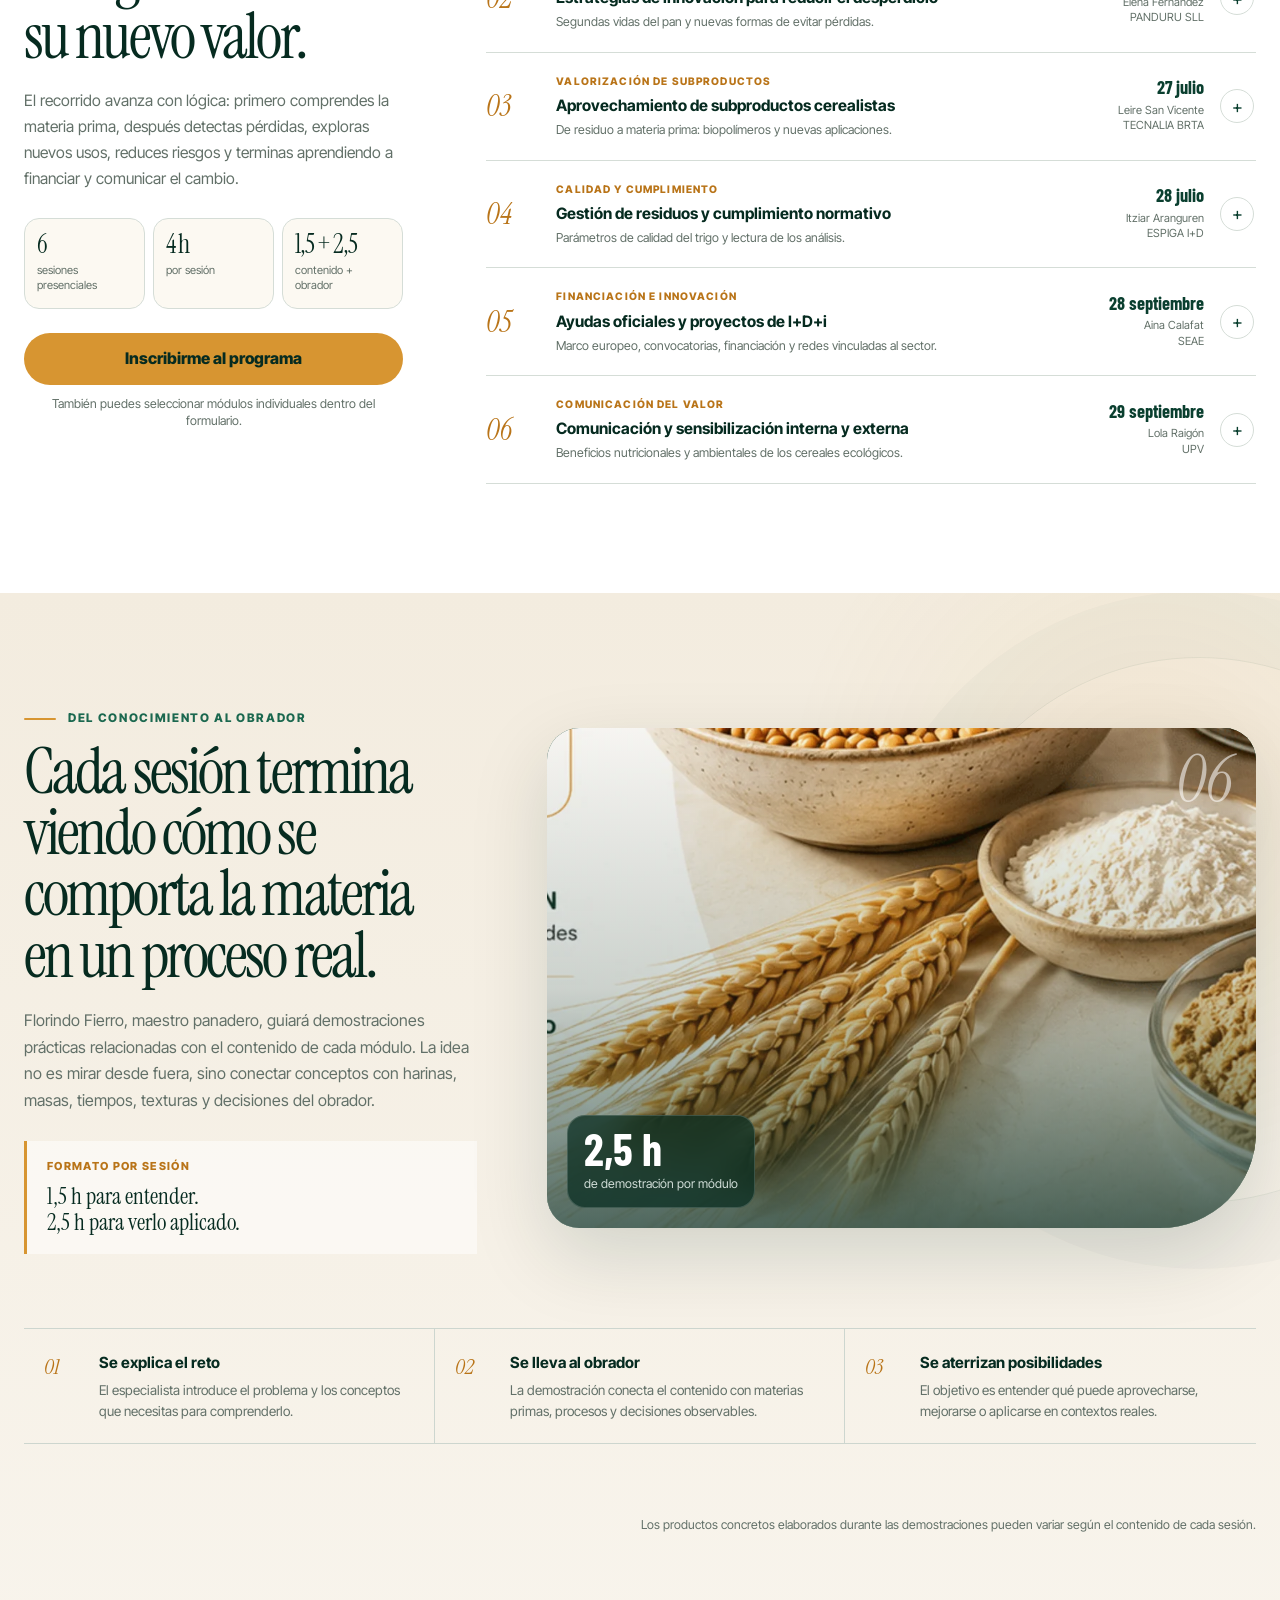
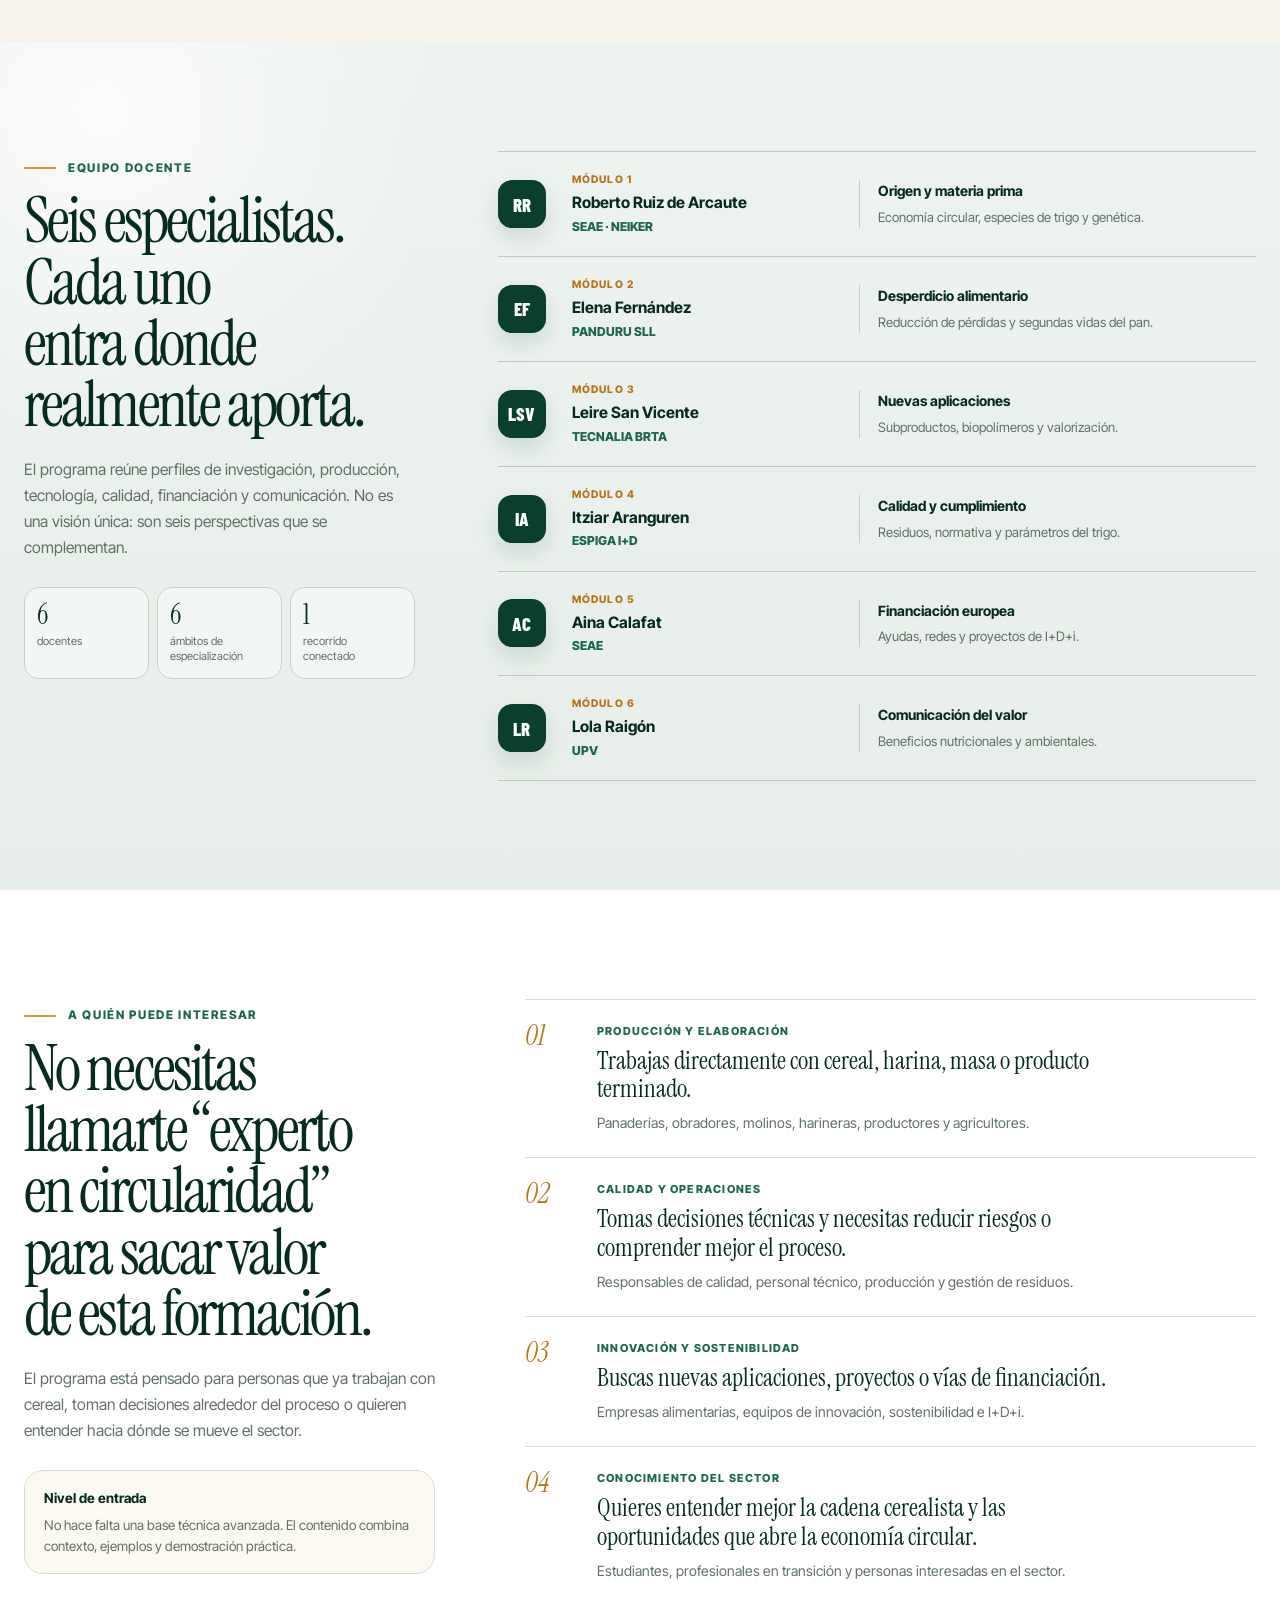
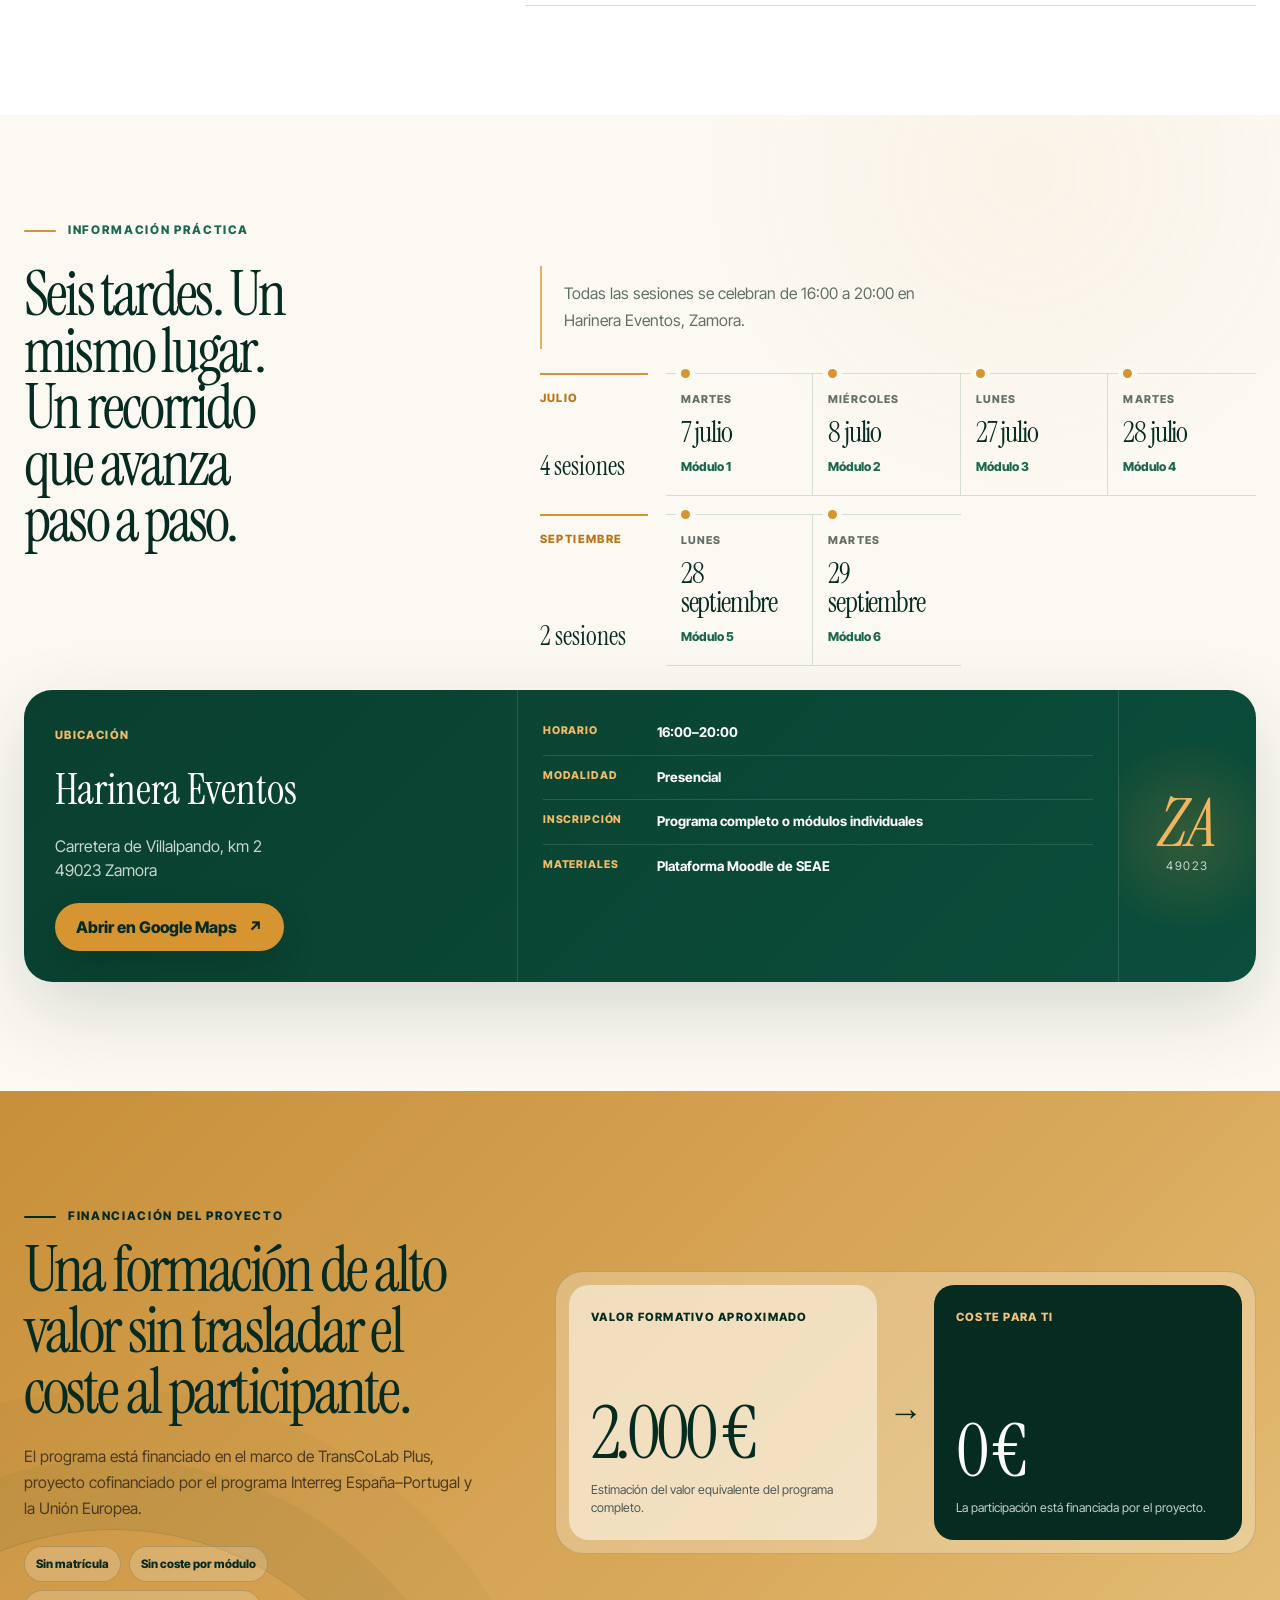
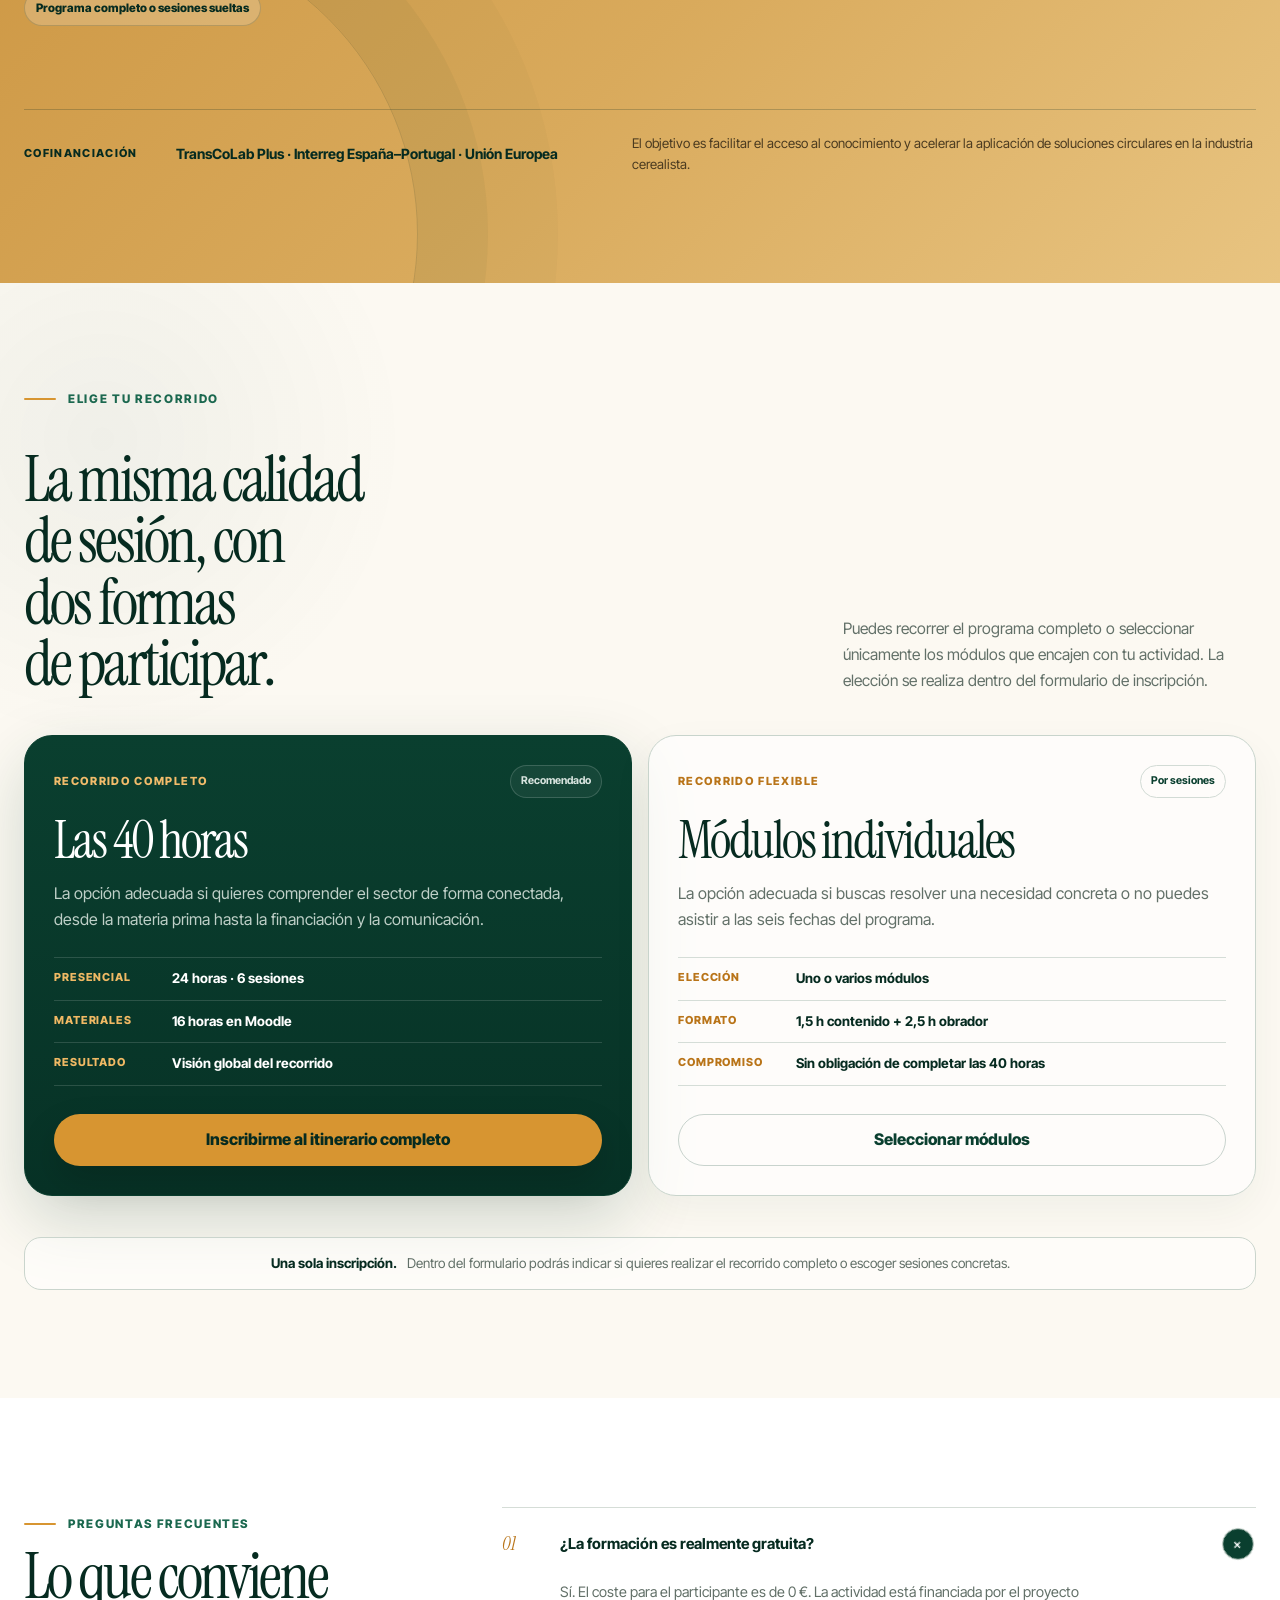
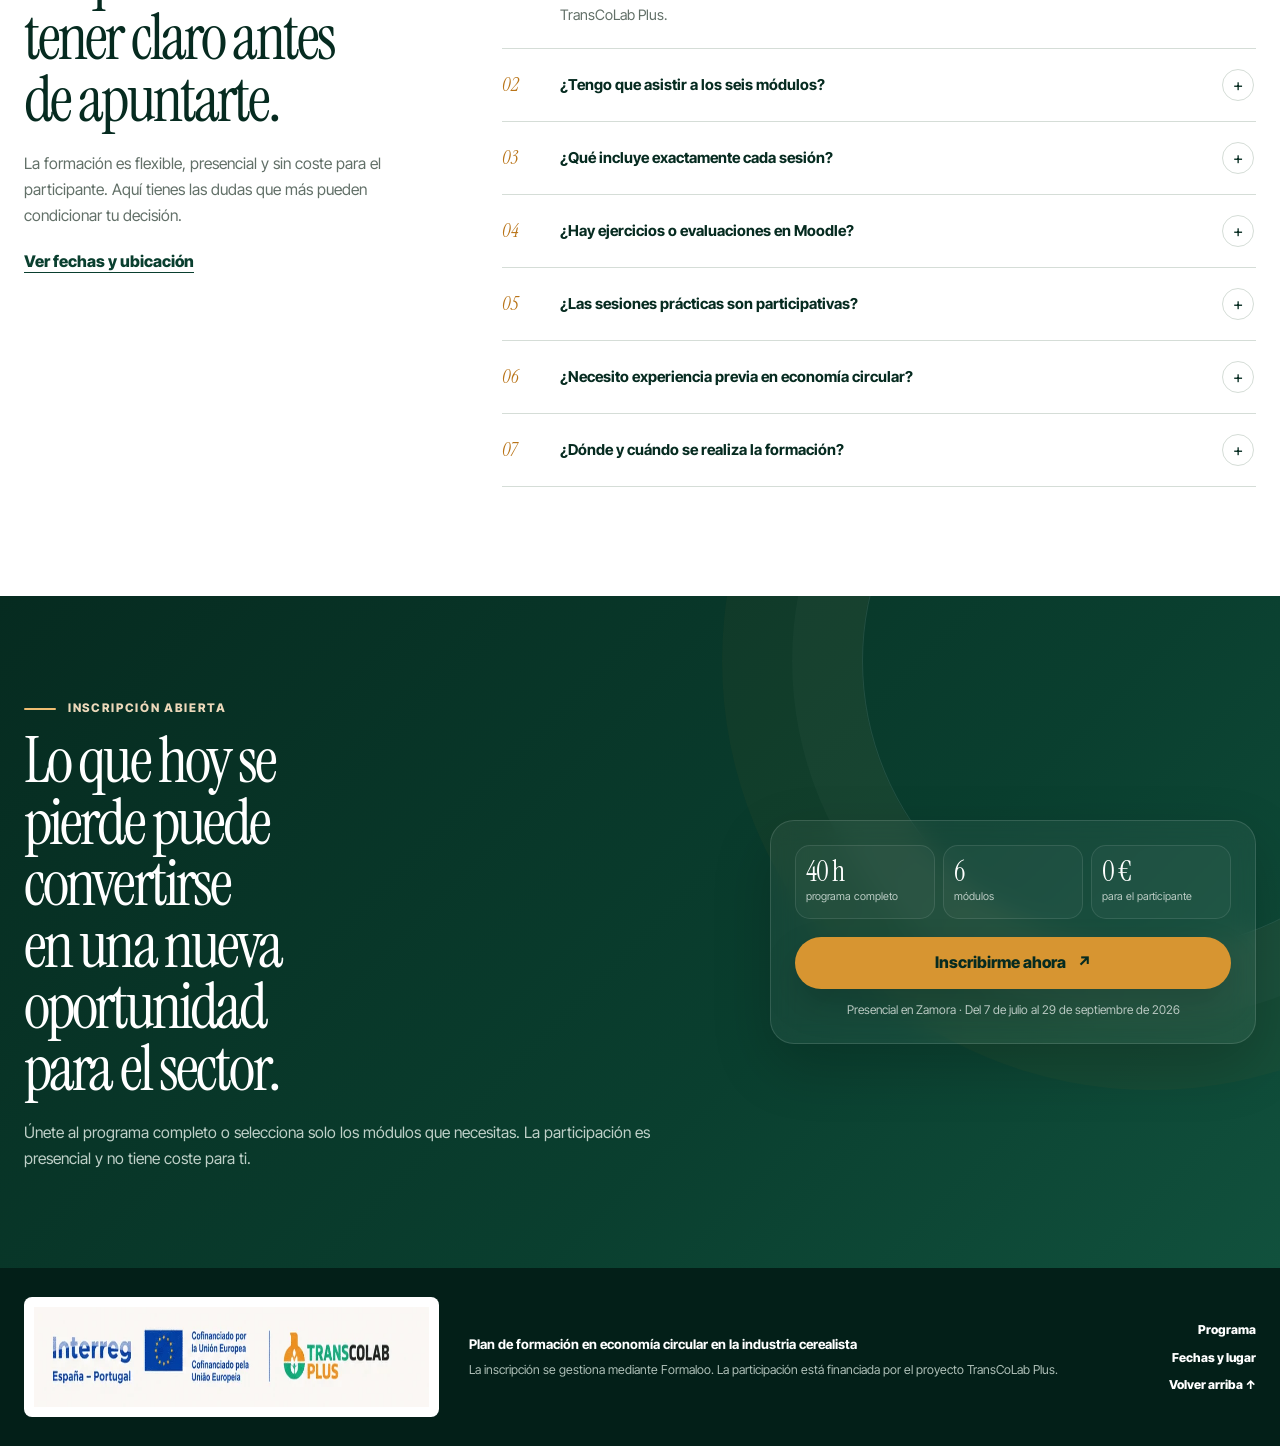
==== commit cbb92615: "index.html" ====
--- a/index.html
+++ b/index.html
@@ -246,7 +246,7 @@
         <summary>
           <span class="module-number">03</span>
           <span class="module-main"><small>Valorización de subproductos</small><strong>Aprovechamiento de subproductos cerealistas</strong><em>De residuo a materia prima: biopolímeros y nuevas aplicaciones.</em></span>
-          <span class="module-meta"><b>27 julio</b><small>Thomas Dietrich<br>TECNALIA BRTA</small></span>
+          <span class="module-meta"><b>27 julio</b><small>Leire San Vicente<br>TECNALIA BRTA</small></span>
           <span class="module-icon" aria-hidden="true">+</span>
         </summary>
         <div class="module-body">
@@ -363,8 +363,8 @@
         <div class="faculty-focus"><strong>Desperdicio alimentario</strong><span>Reducción de pérdidas y segundas vidas del pan.</span></div>
       </article>
       <article data-reveal>
-        <span class="faculty-avatar">TD</span>
-        <div class="faculty-main"><small>Módulo 3</small><h3>Thomas Dietrich</h3><p>TECNALIA BRTA</p></div>
+        <span class="faculty-avatar">LSV</span>
+        <div class="faculty-main"><small>Módulo 3</small><h3>Leire San Vicente</h3><p>TECNALIA BRTA</p></div>
         <div class="faculty-focus"><strong>Nuevas aplicaciones</strong><span>Subproductos, biopolímeros y valorización.</span></div>
       </article>
       <article data-reveal>
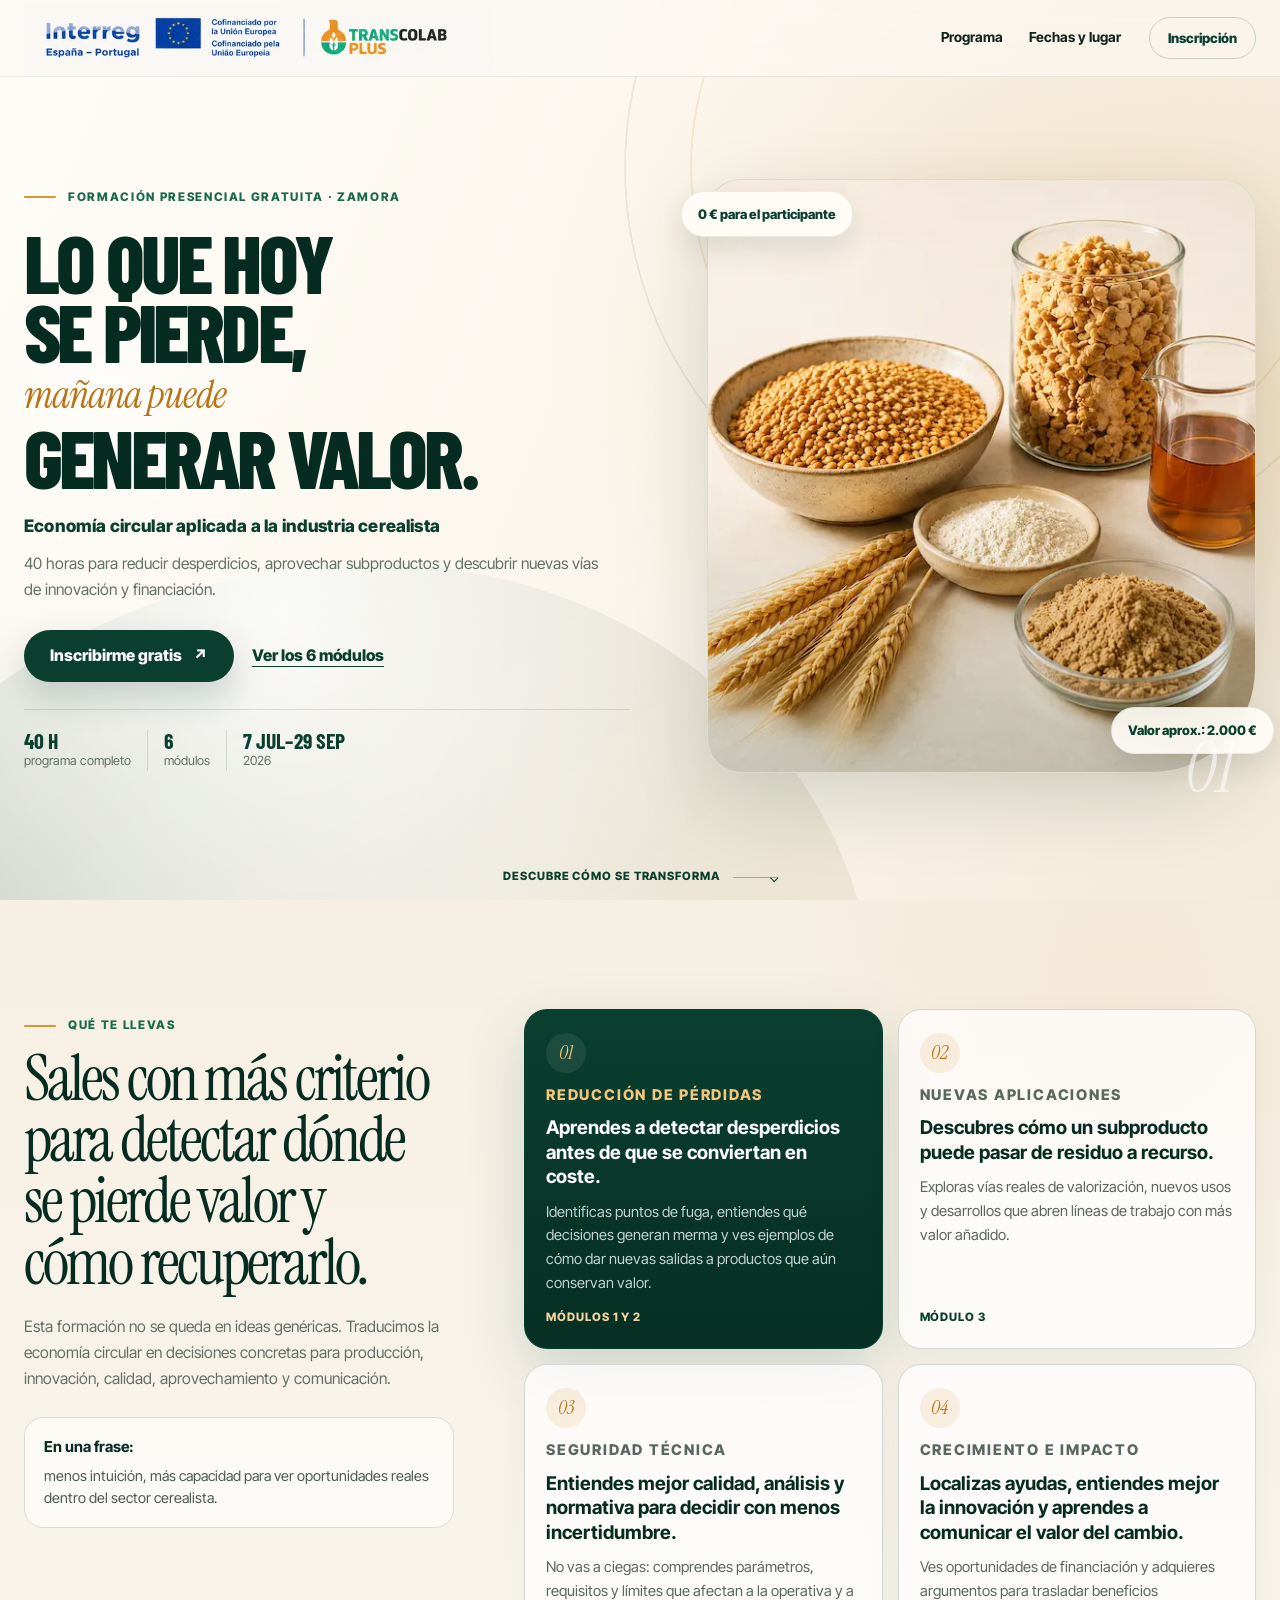
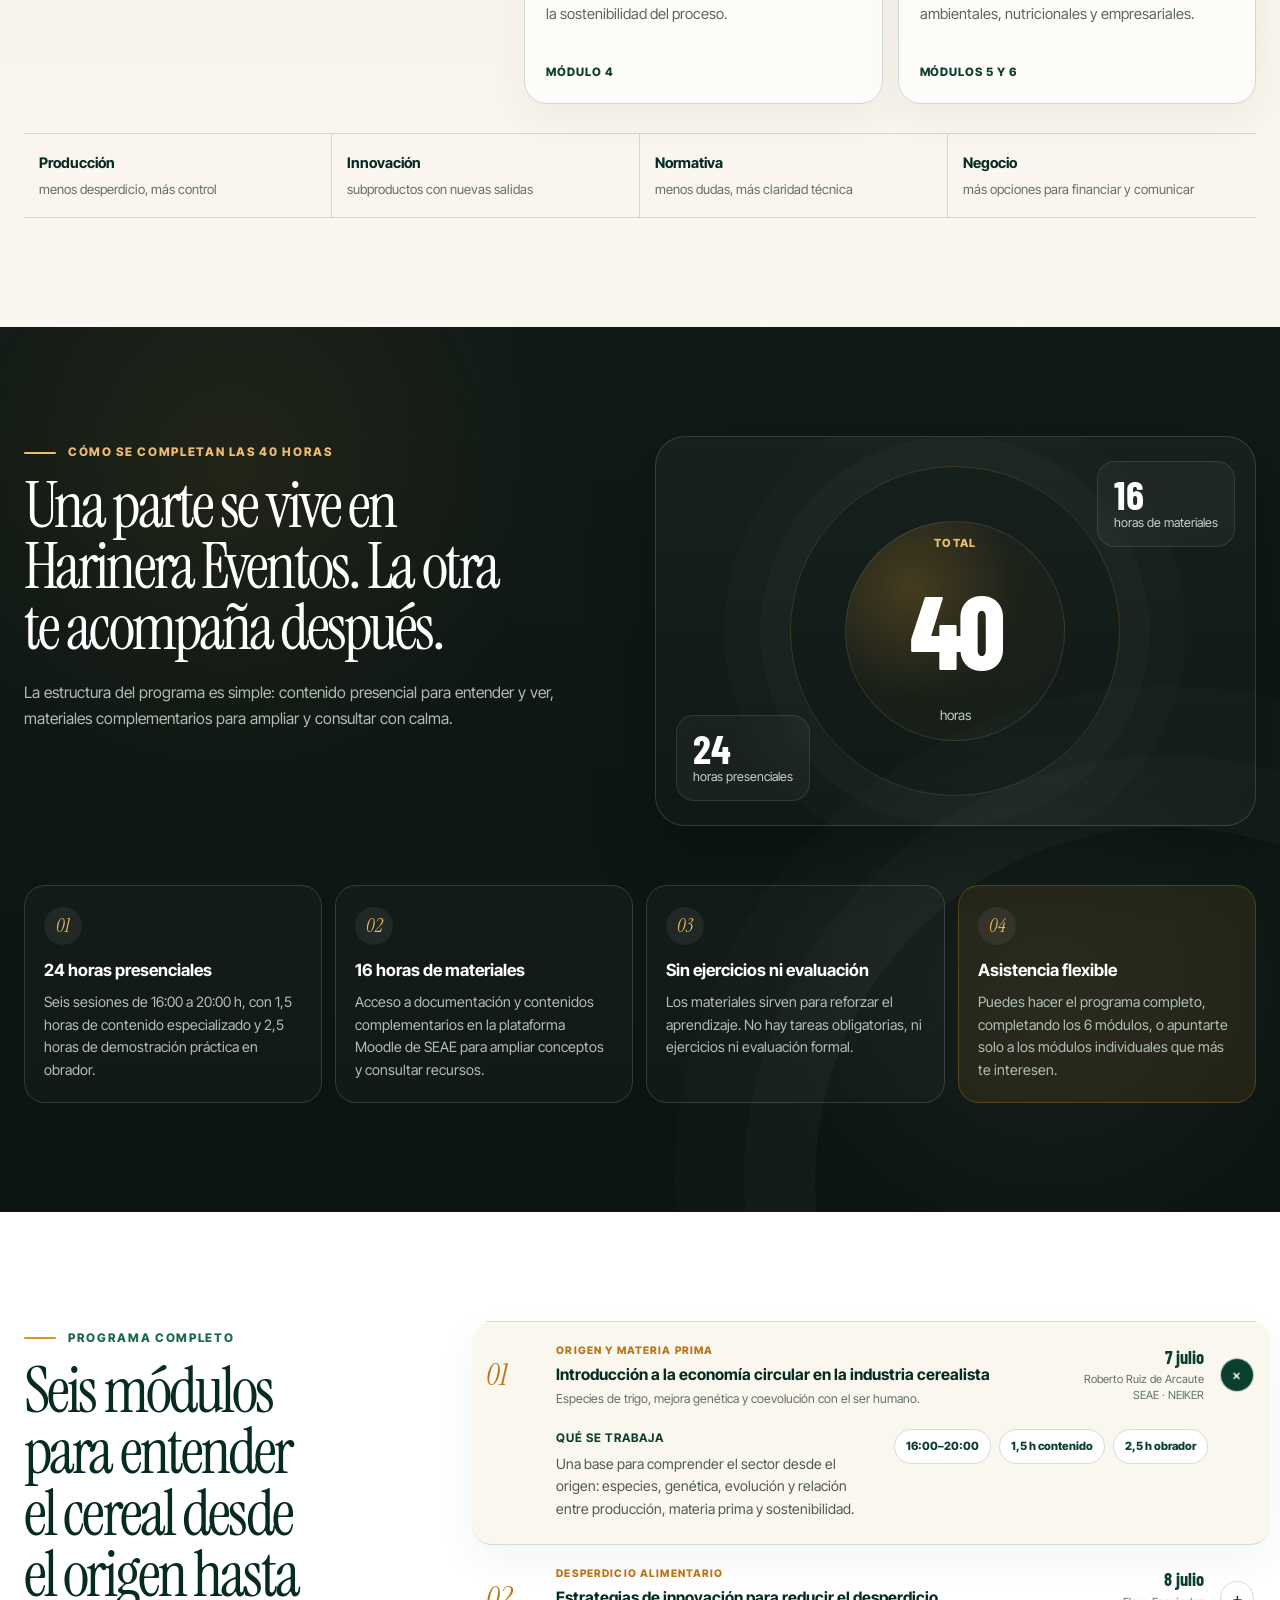
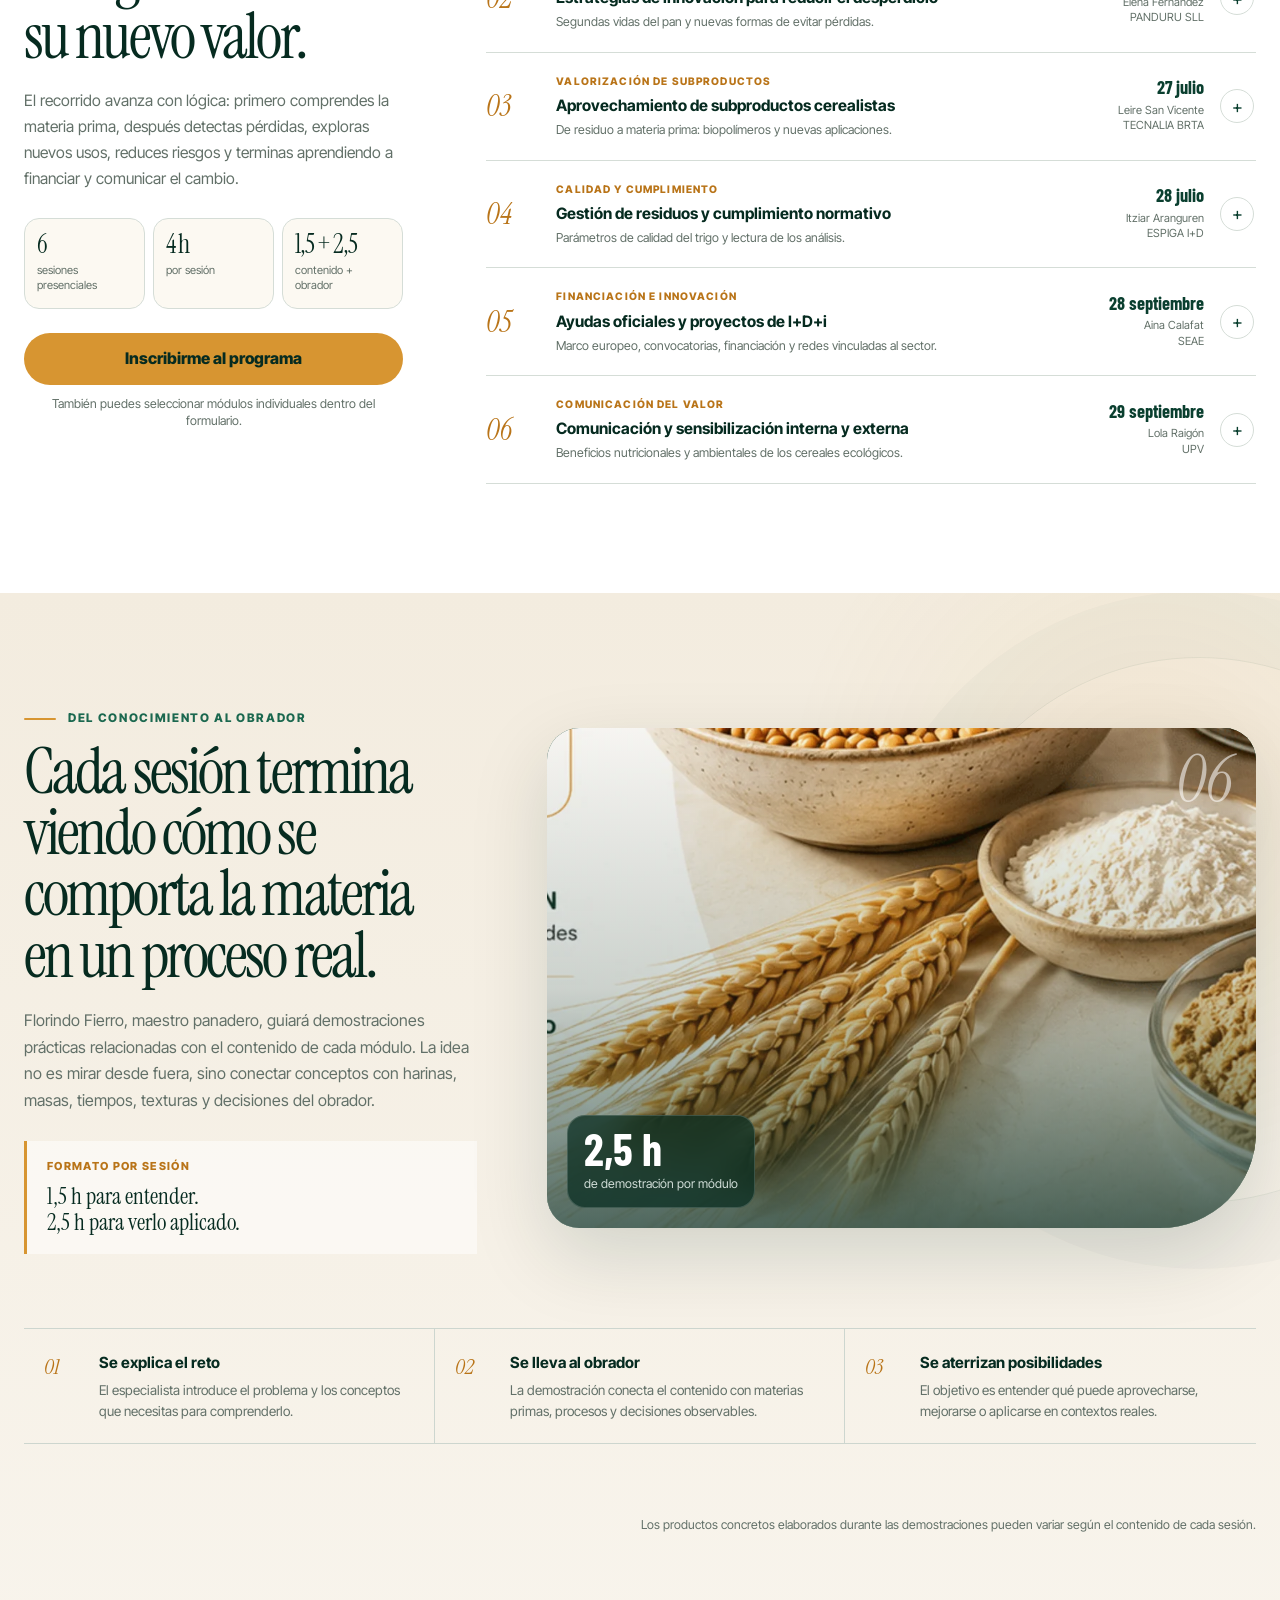
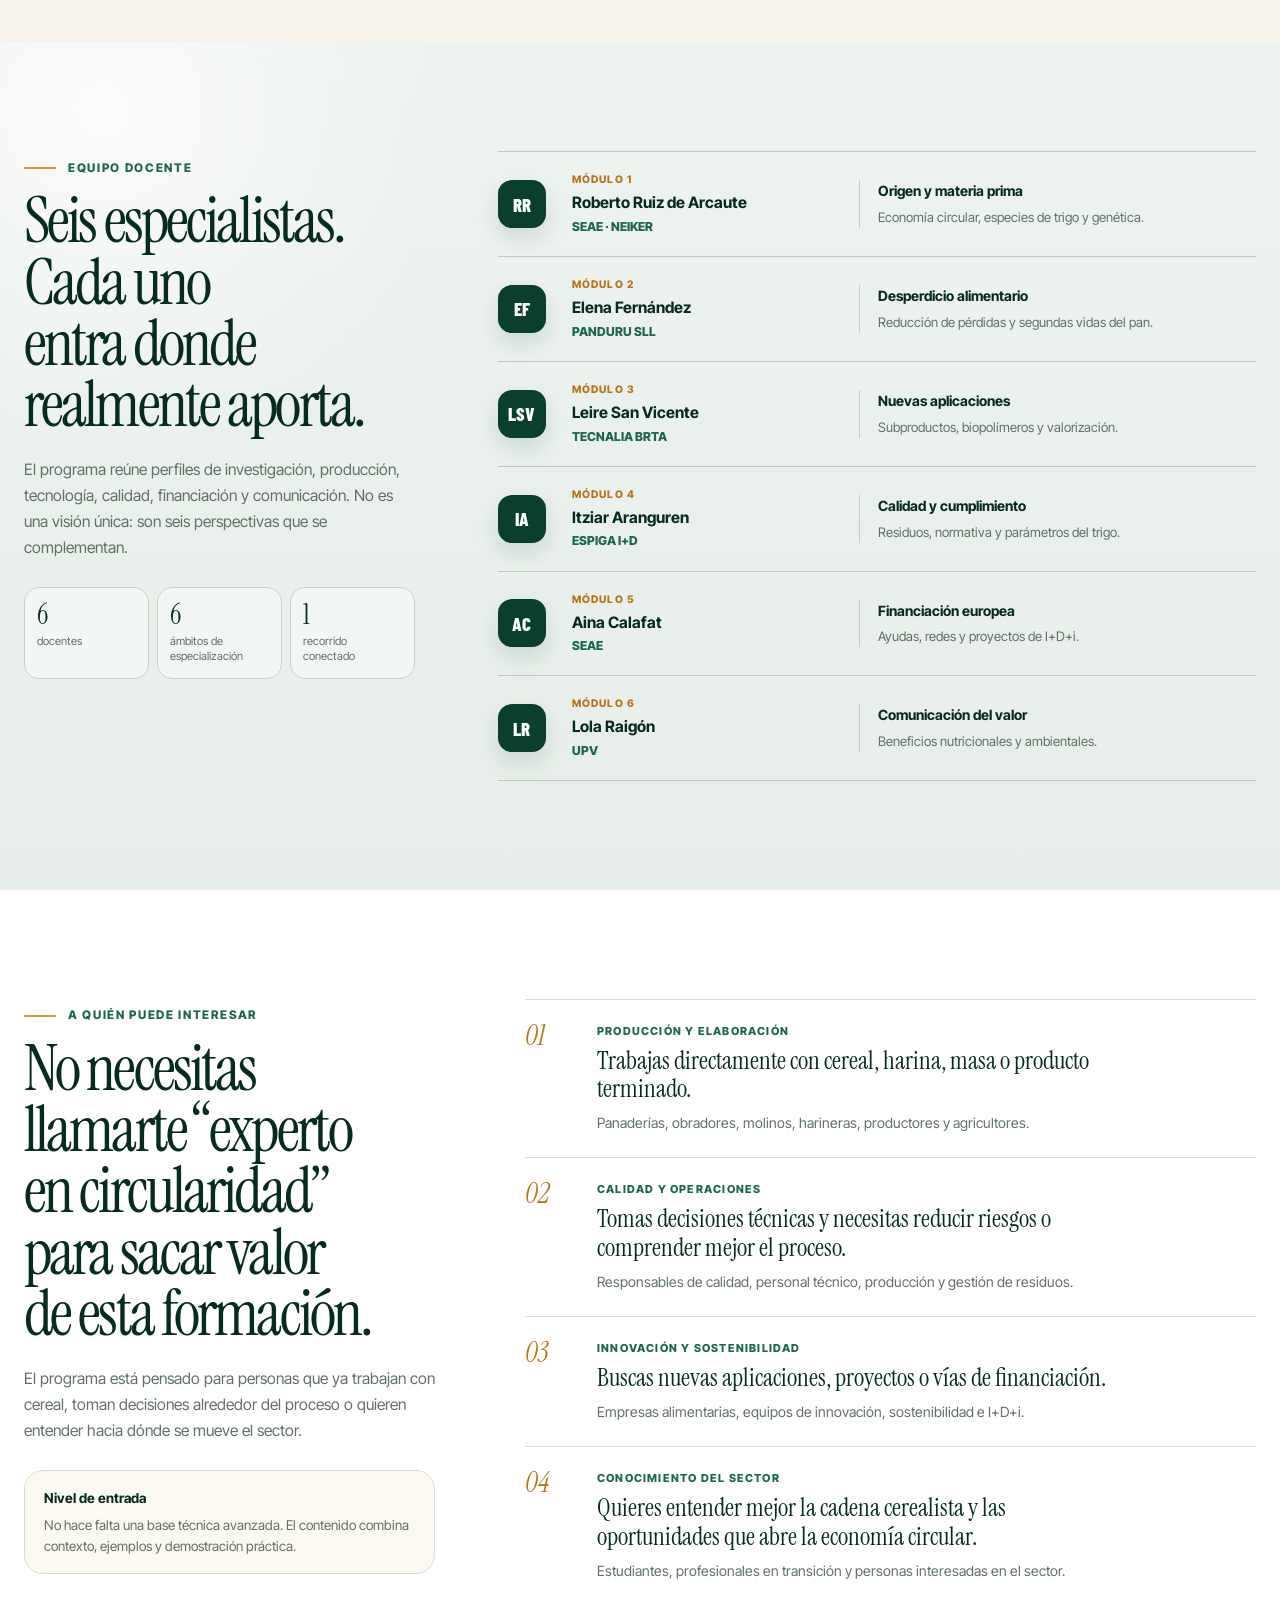
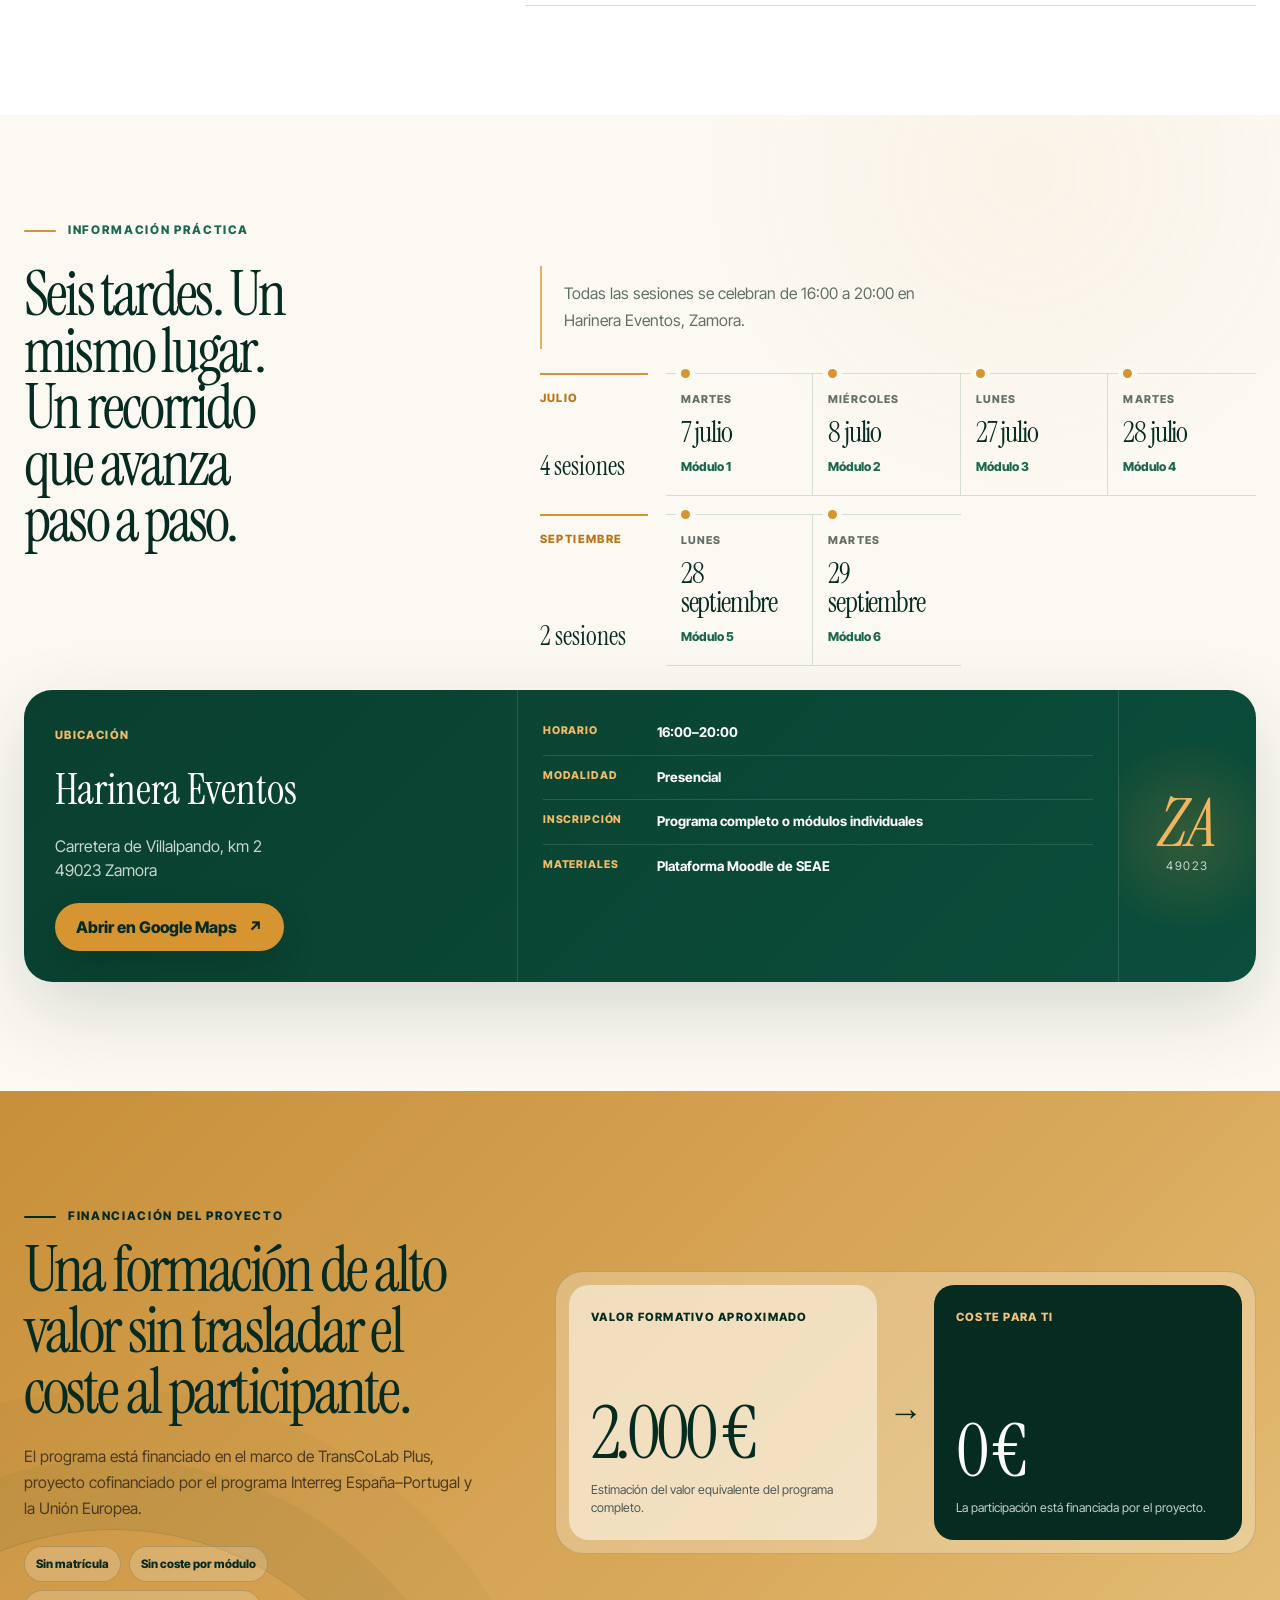
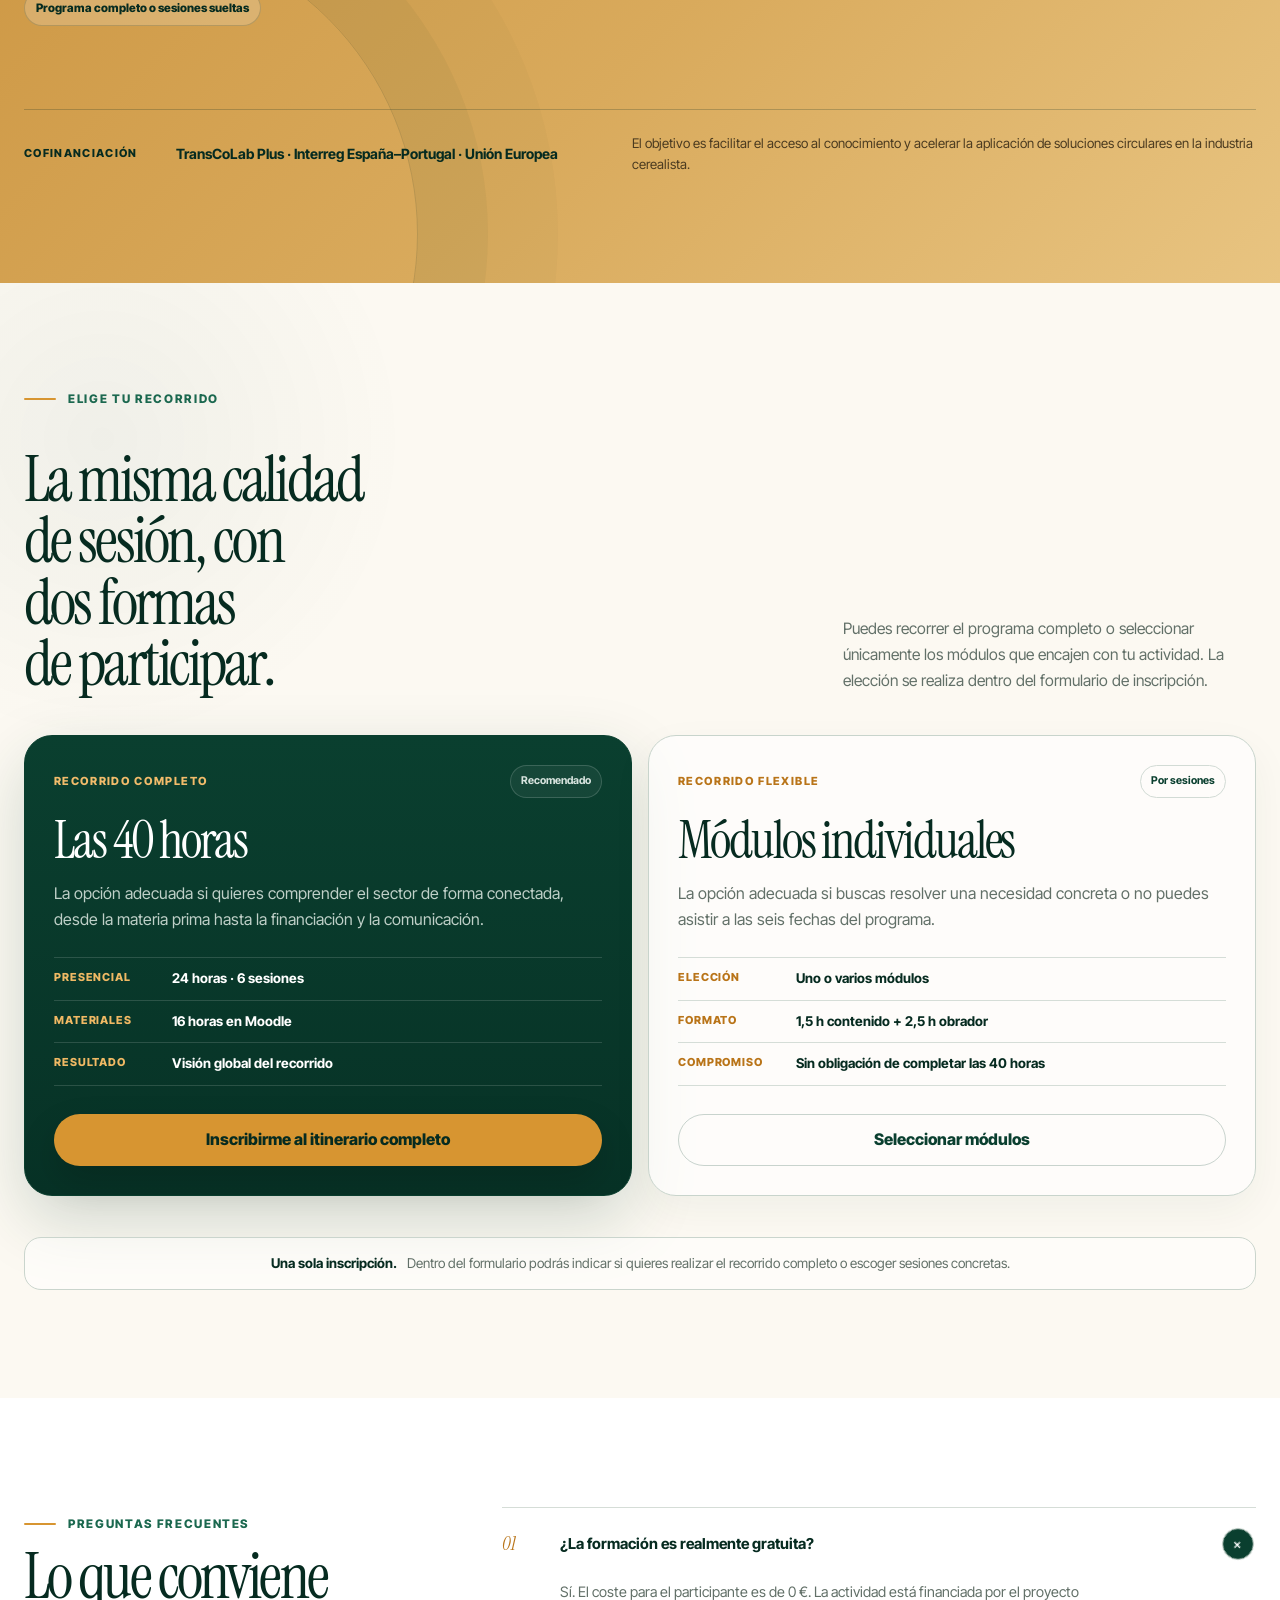
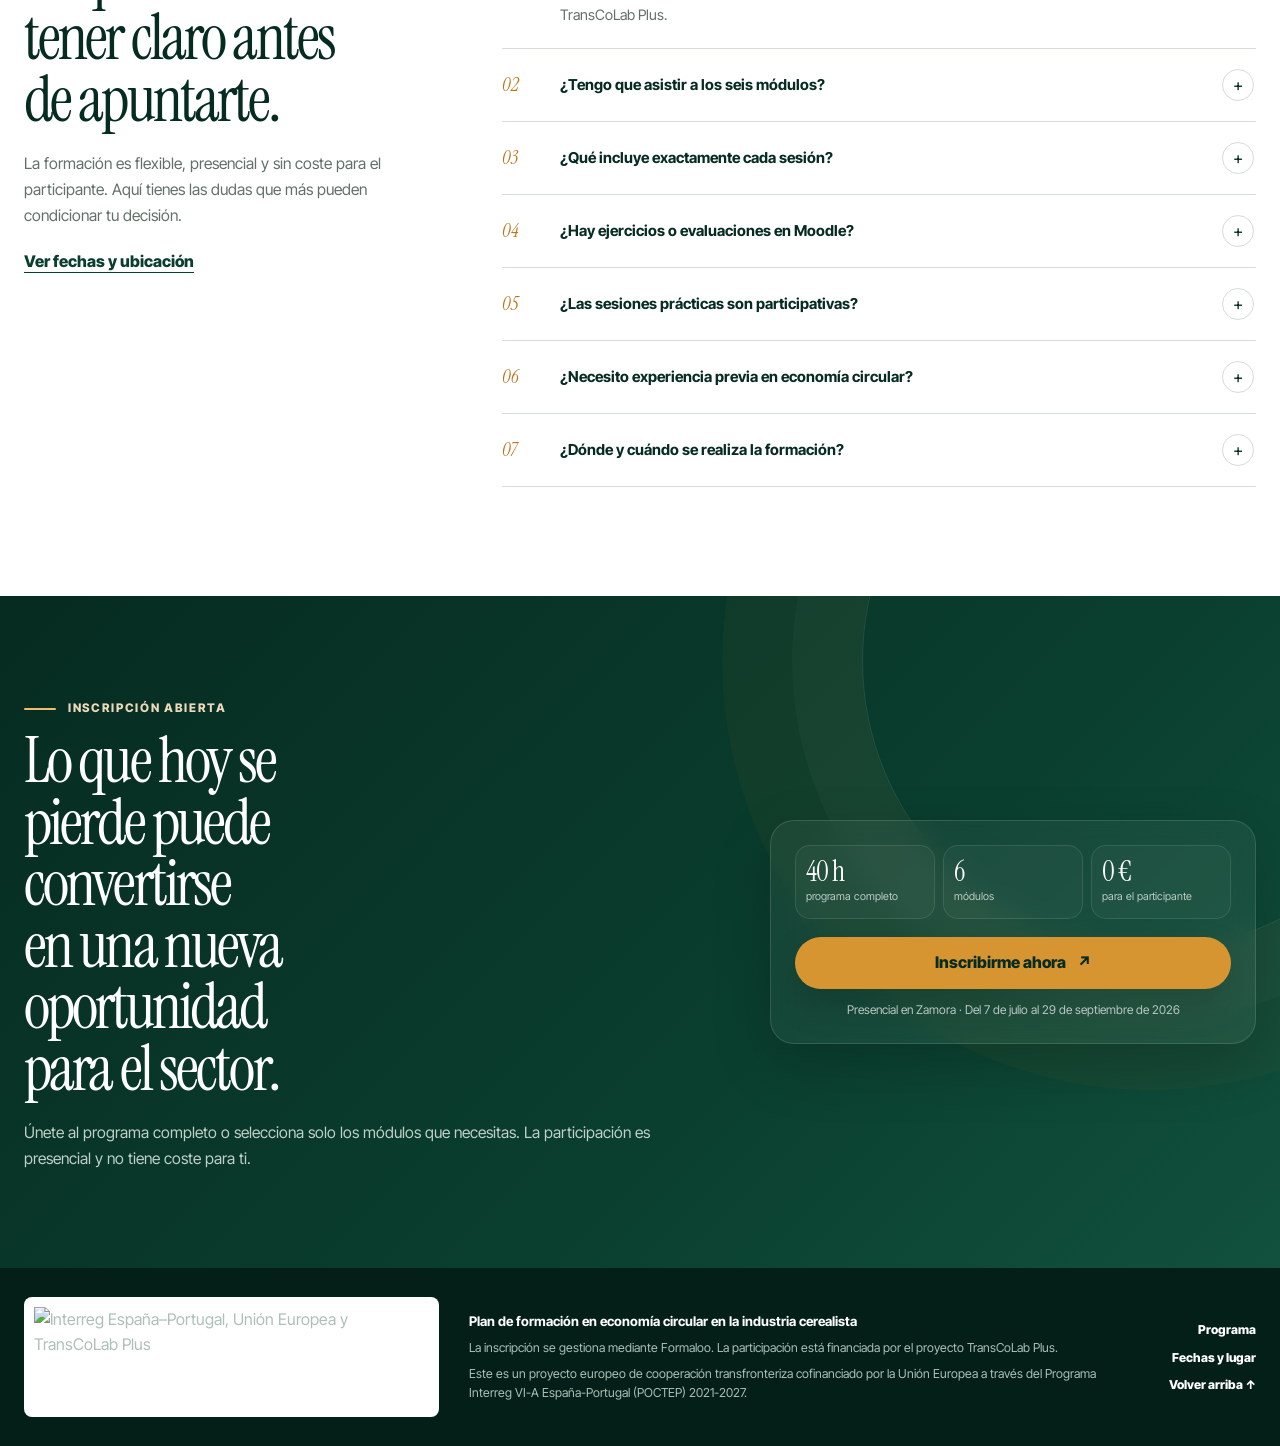
==== commit 323db3db: "index.html" ====
--- a/index.html
+++ b/index.html
@@ -603,11 +603,12 @@
 <footer class="site-footer">
   <div class="shell footer-grid">
     <div class="footer-brand">
-      <img src="assets/logos.webp" width="760" height="120" alt="Interreg España–Portugal, Unión Europea y TransCoLab Plus">
+      <img src="assets/logos2.webp" width="760" height="120" alt="Interreg España–Portugal, Unión Europea y TransCoLab Plus">
     </div>
     <div class="footer-copy">
       <strong>Plan de formación en economía circular en la industria cerealista</strong>
       <p>La inscripción se gestiona mediante Formaloo. La participación está financiada por el proyecto TransCoLab Plus.</p>
+      <p>Este es un proyecto europeo de cooperación transfronteriza cofinanciado por la Unión Europea a través del Programa Interreg VI-A España-Portugal (POCTEP) 2021-2027.</p>
     </div>
     <div class="footer-links">
       <a href="#programa">Programa</a>
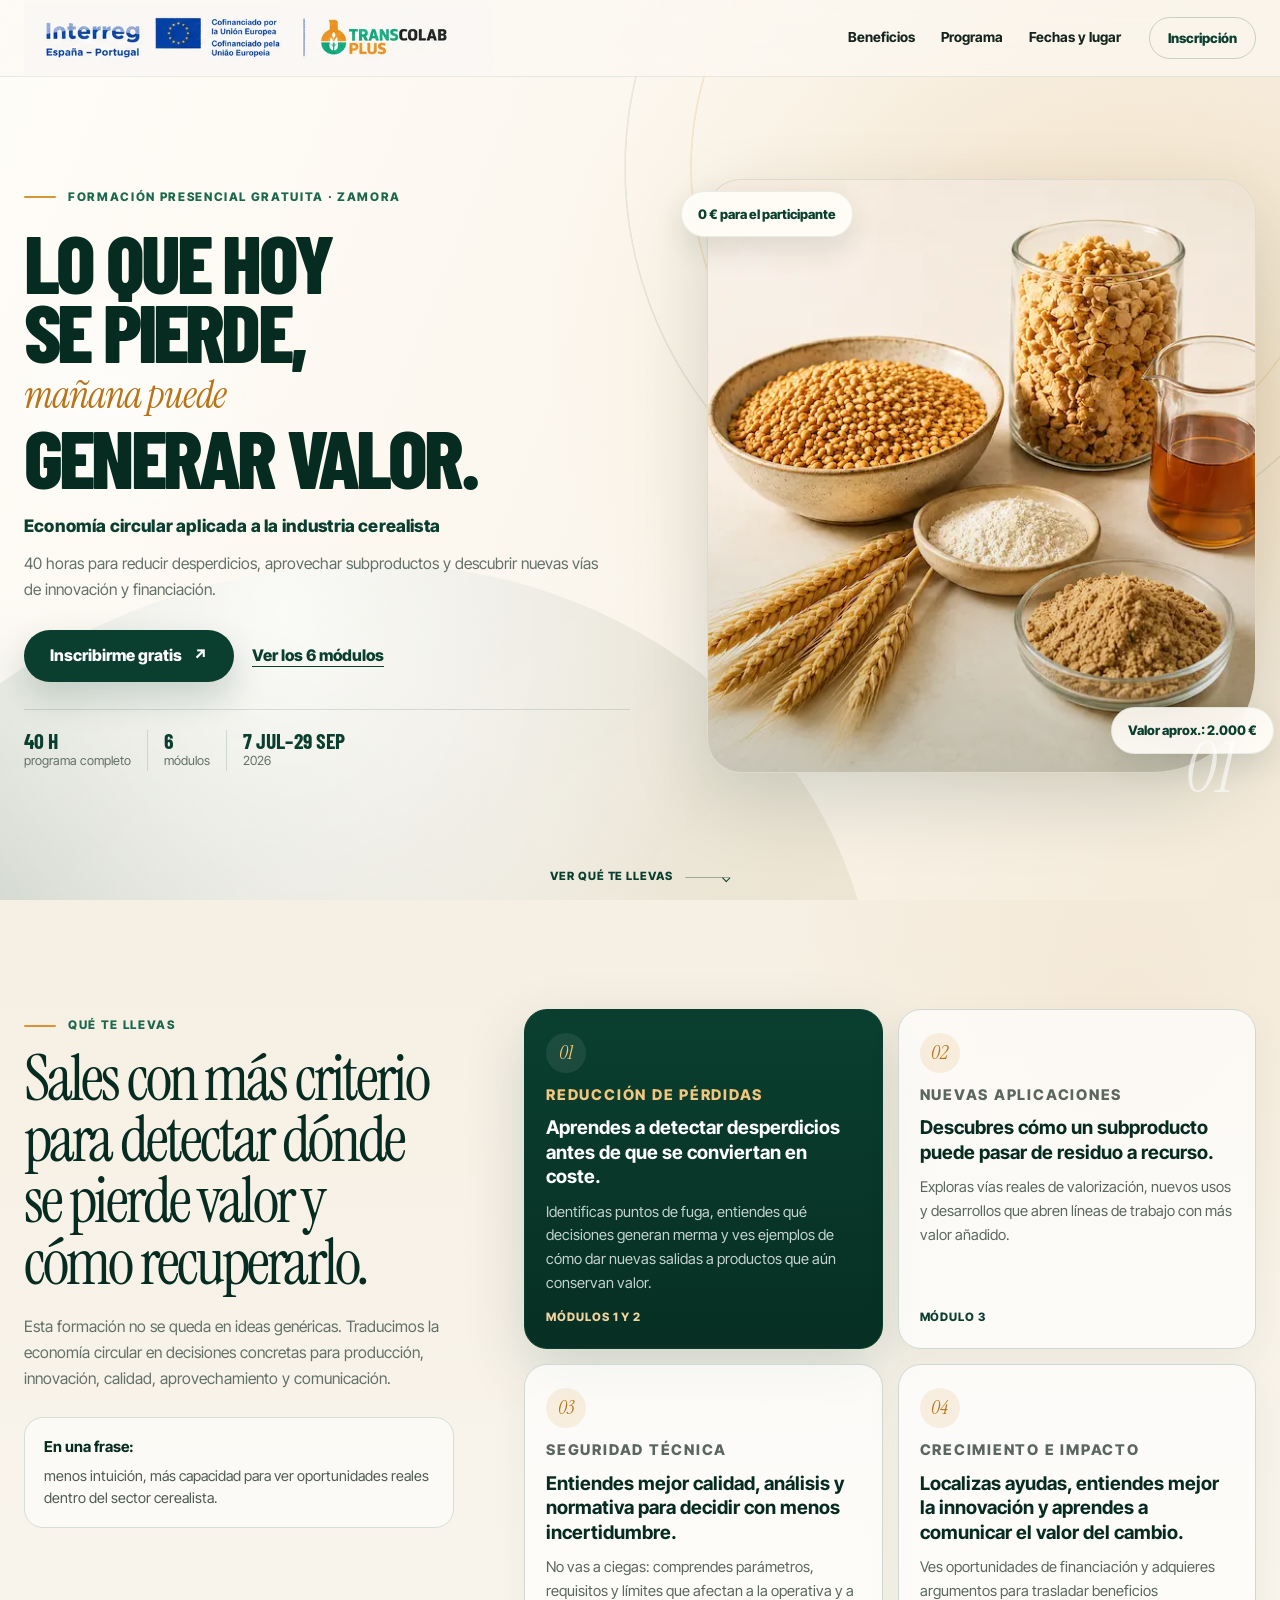
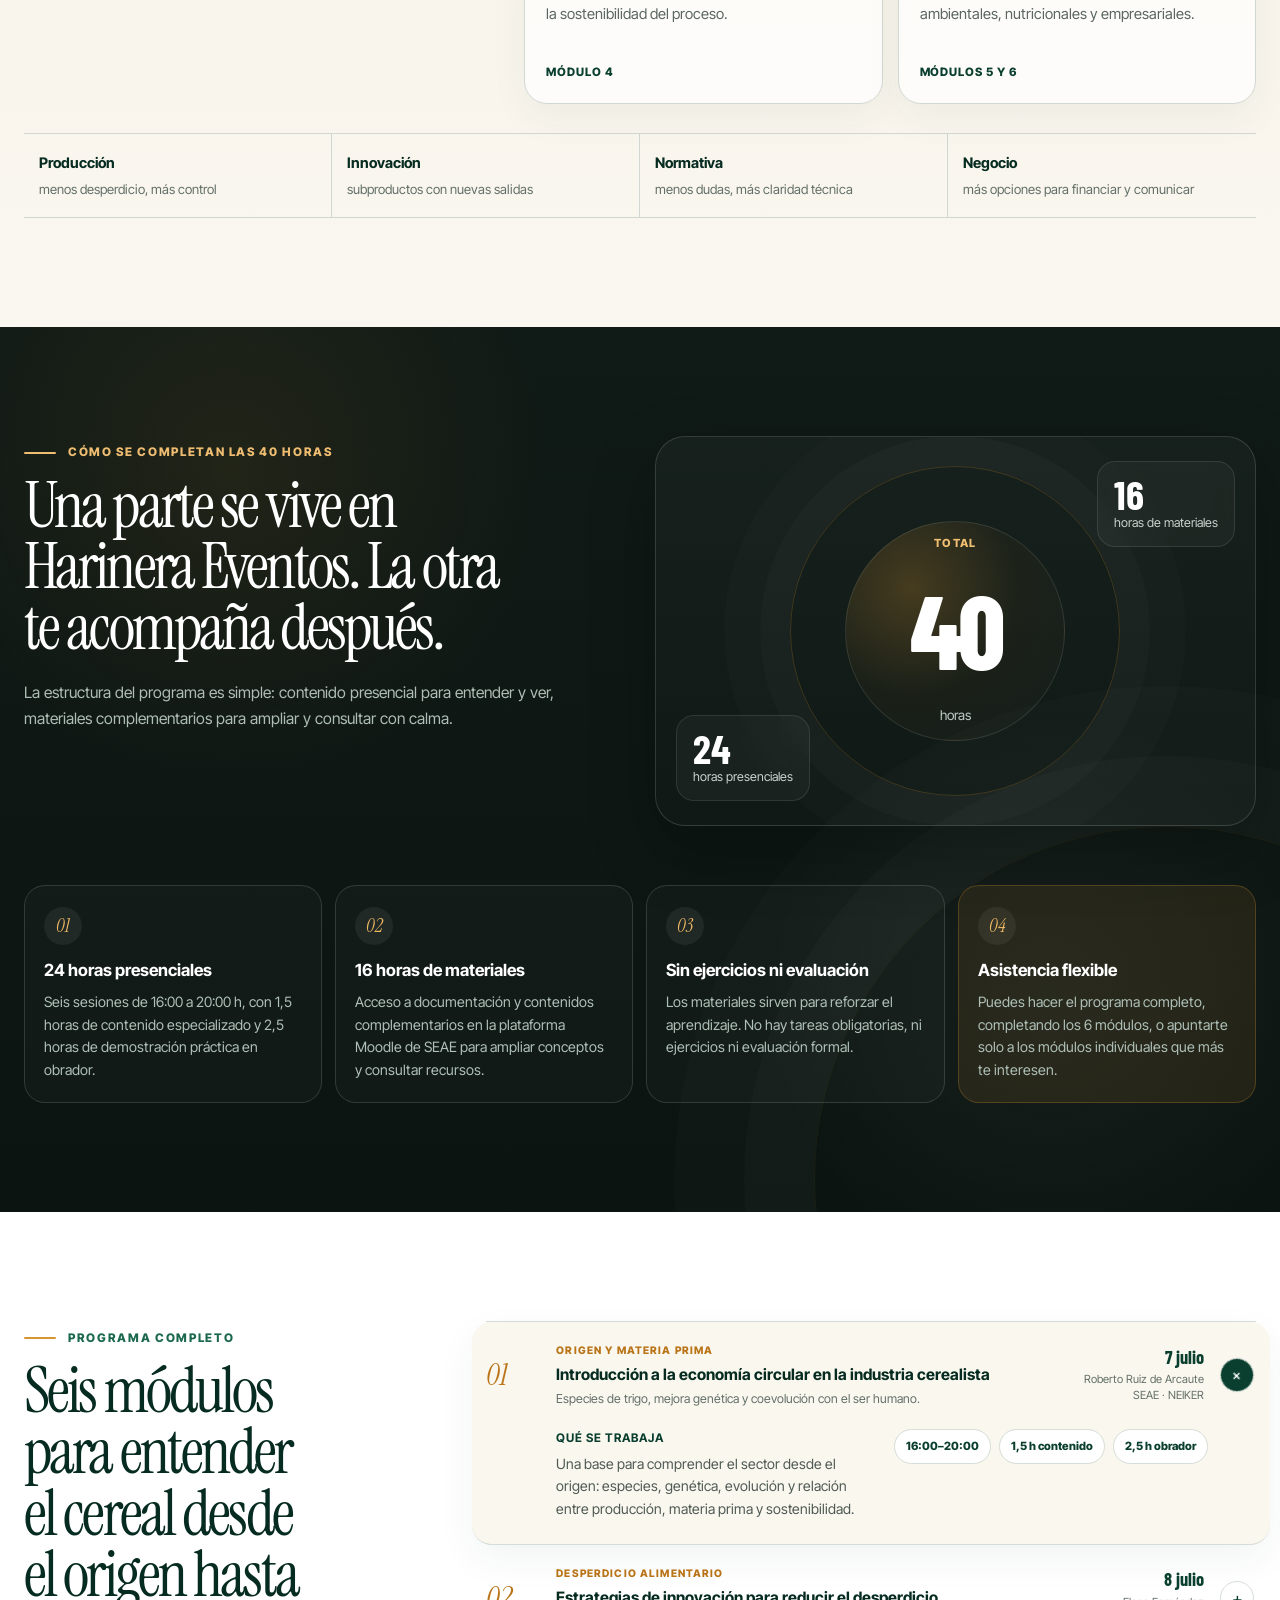
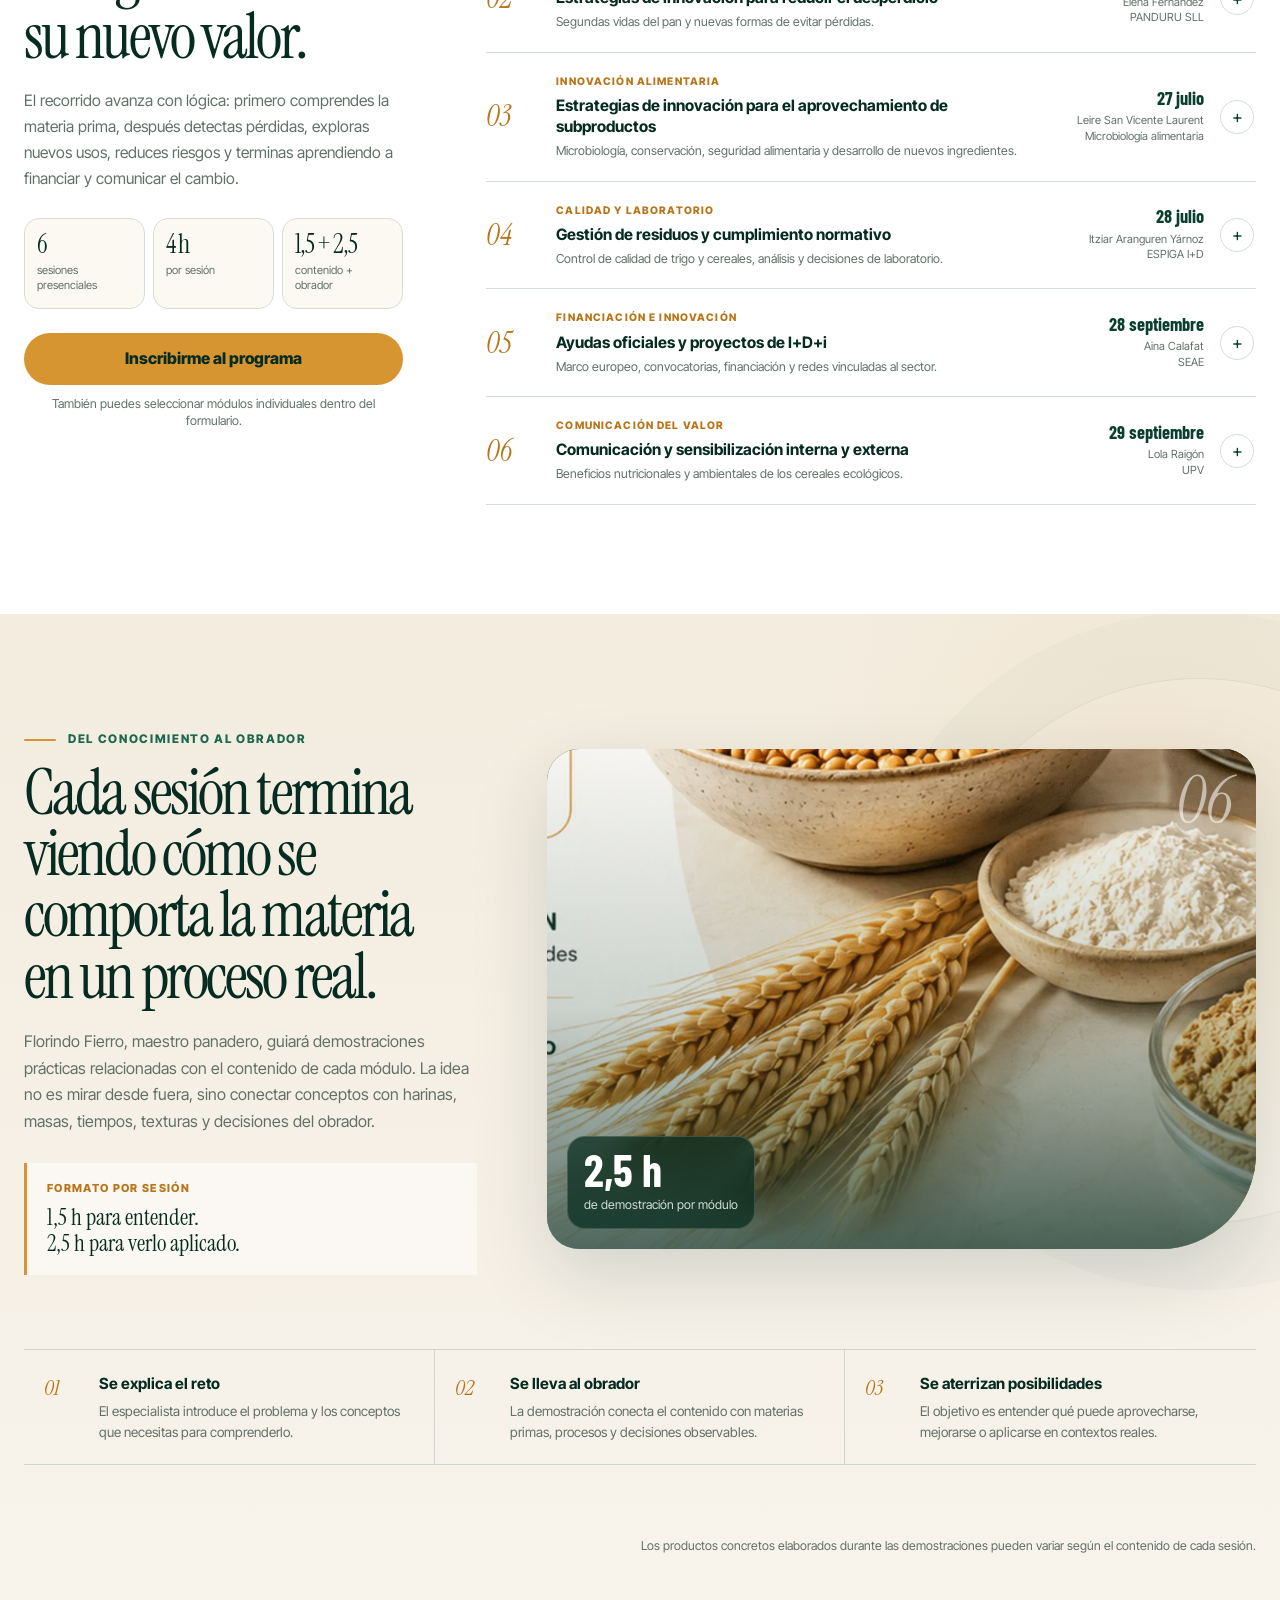
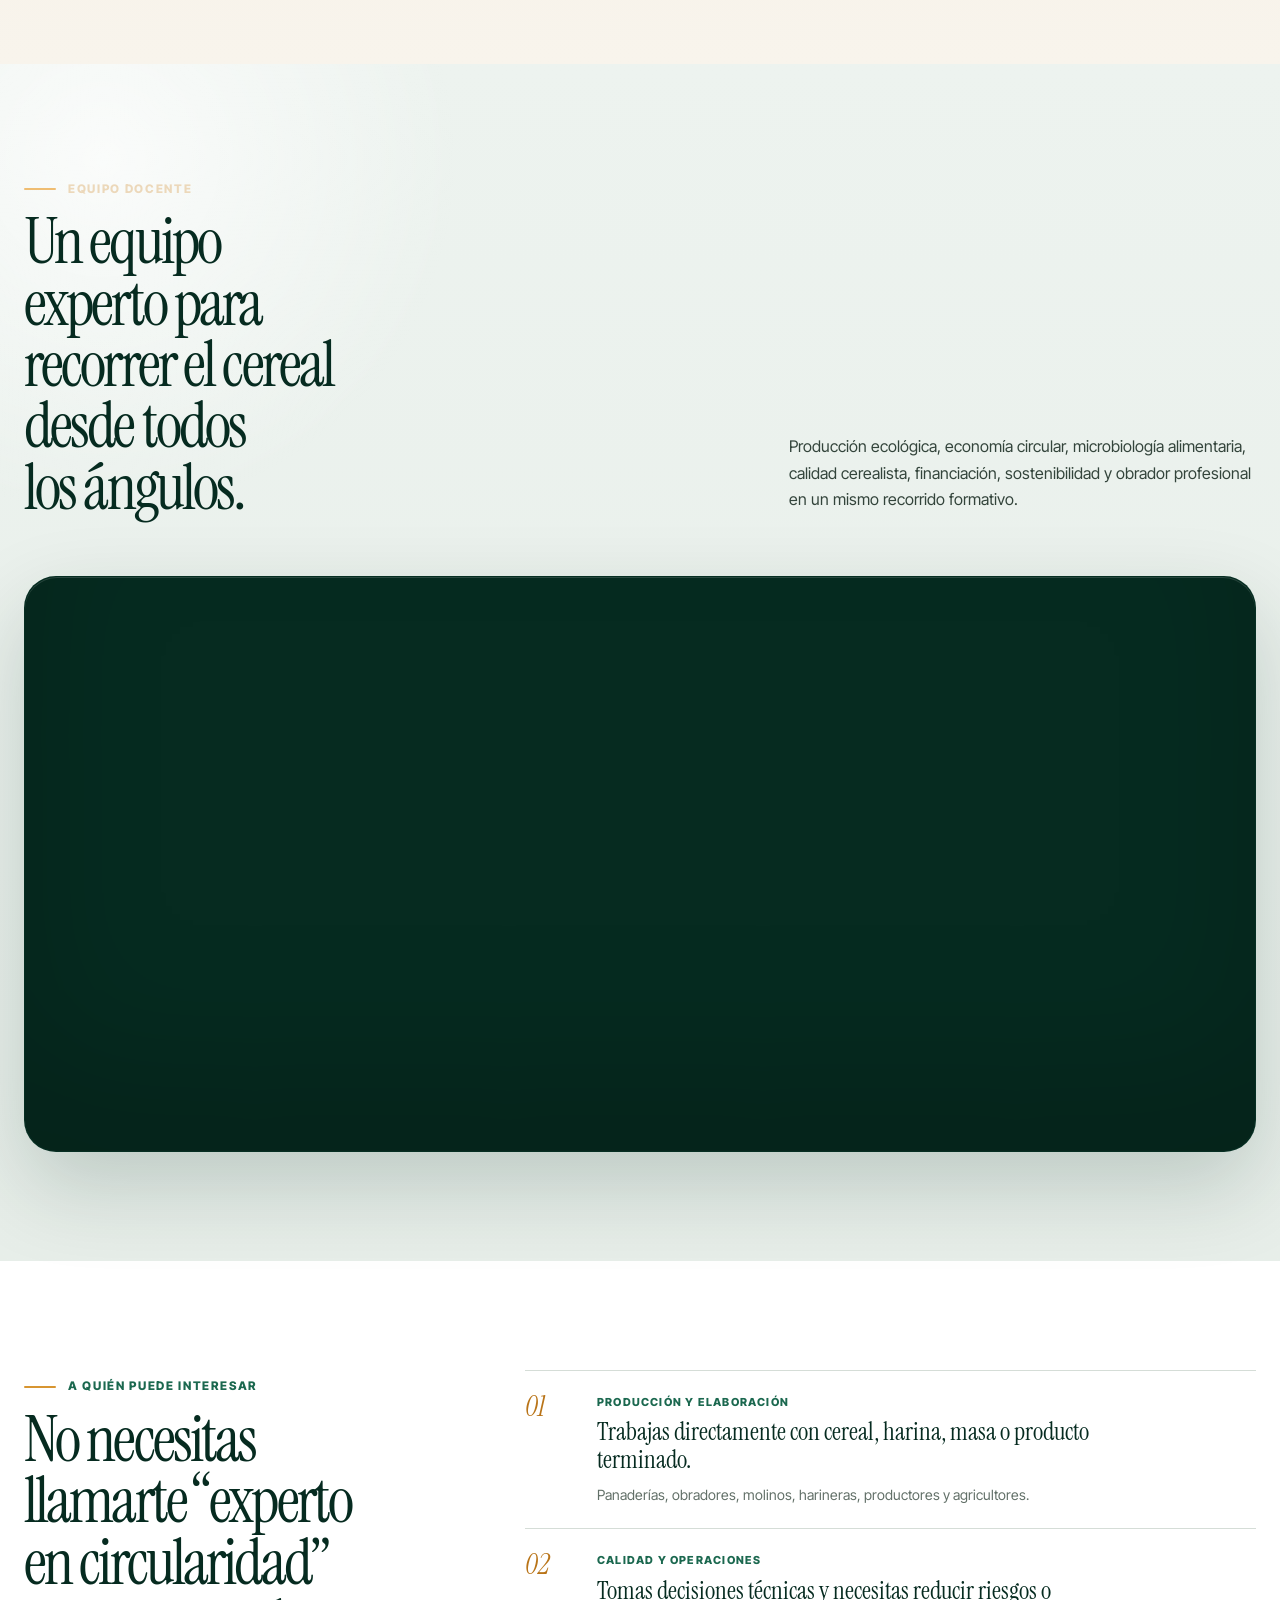
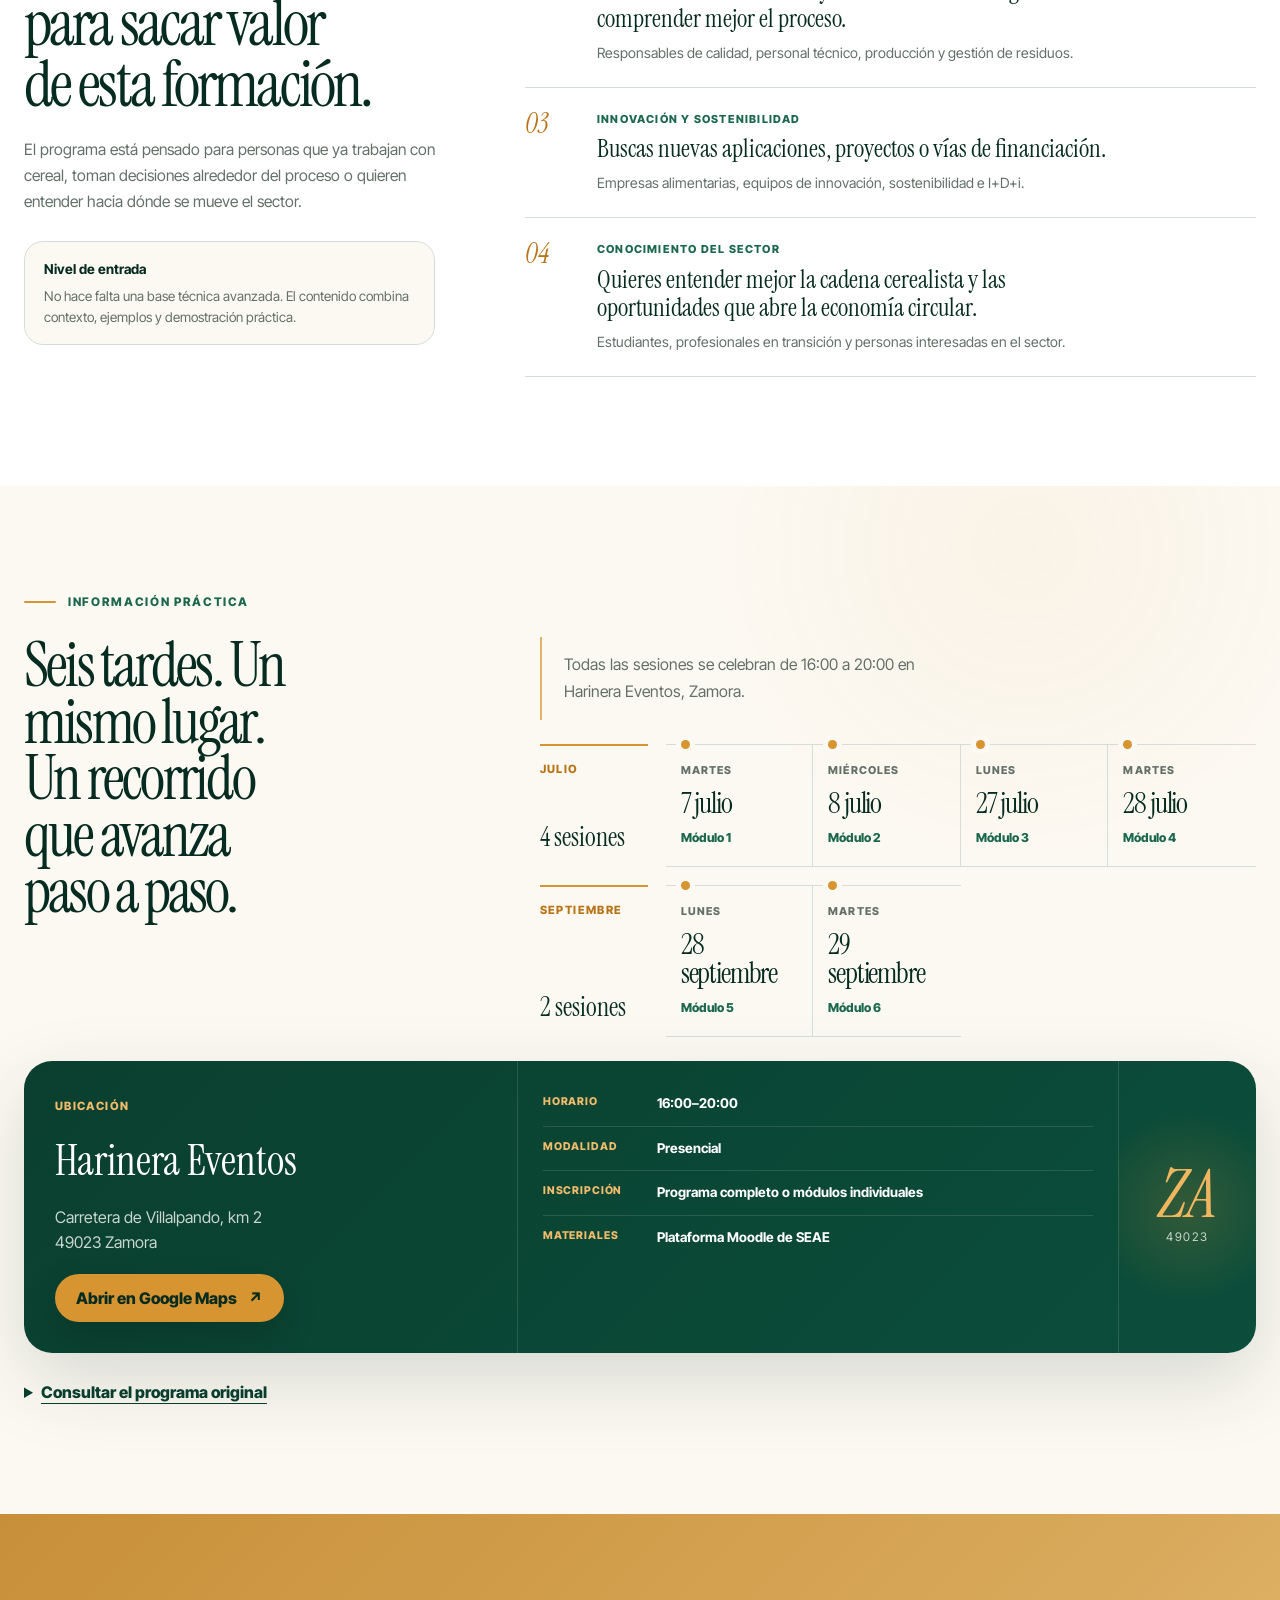
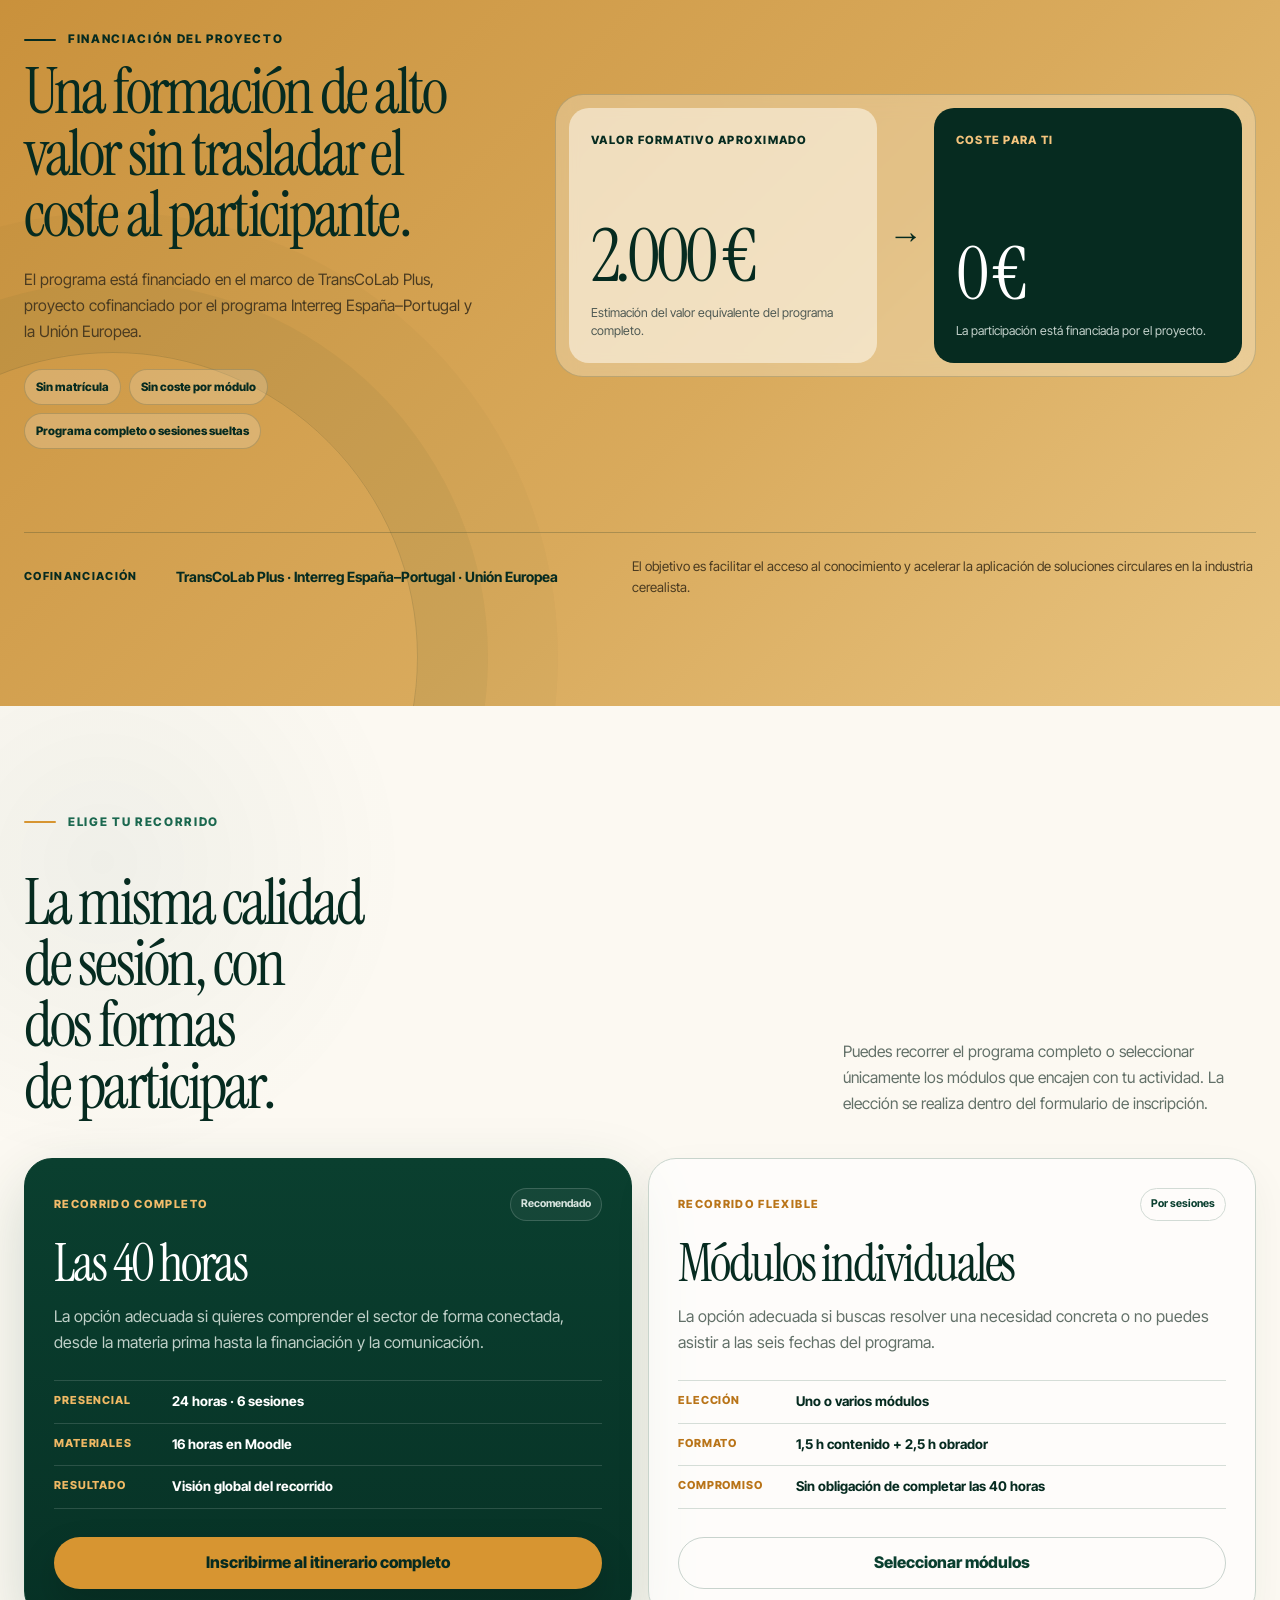
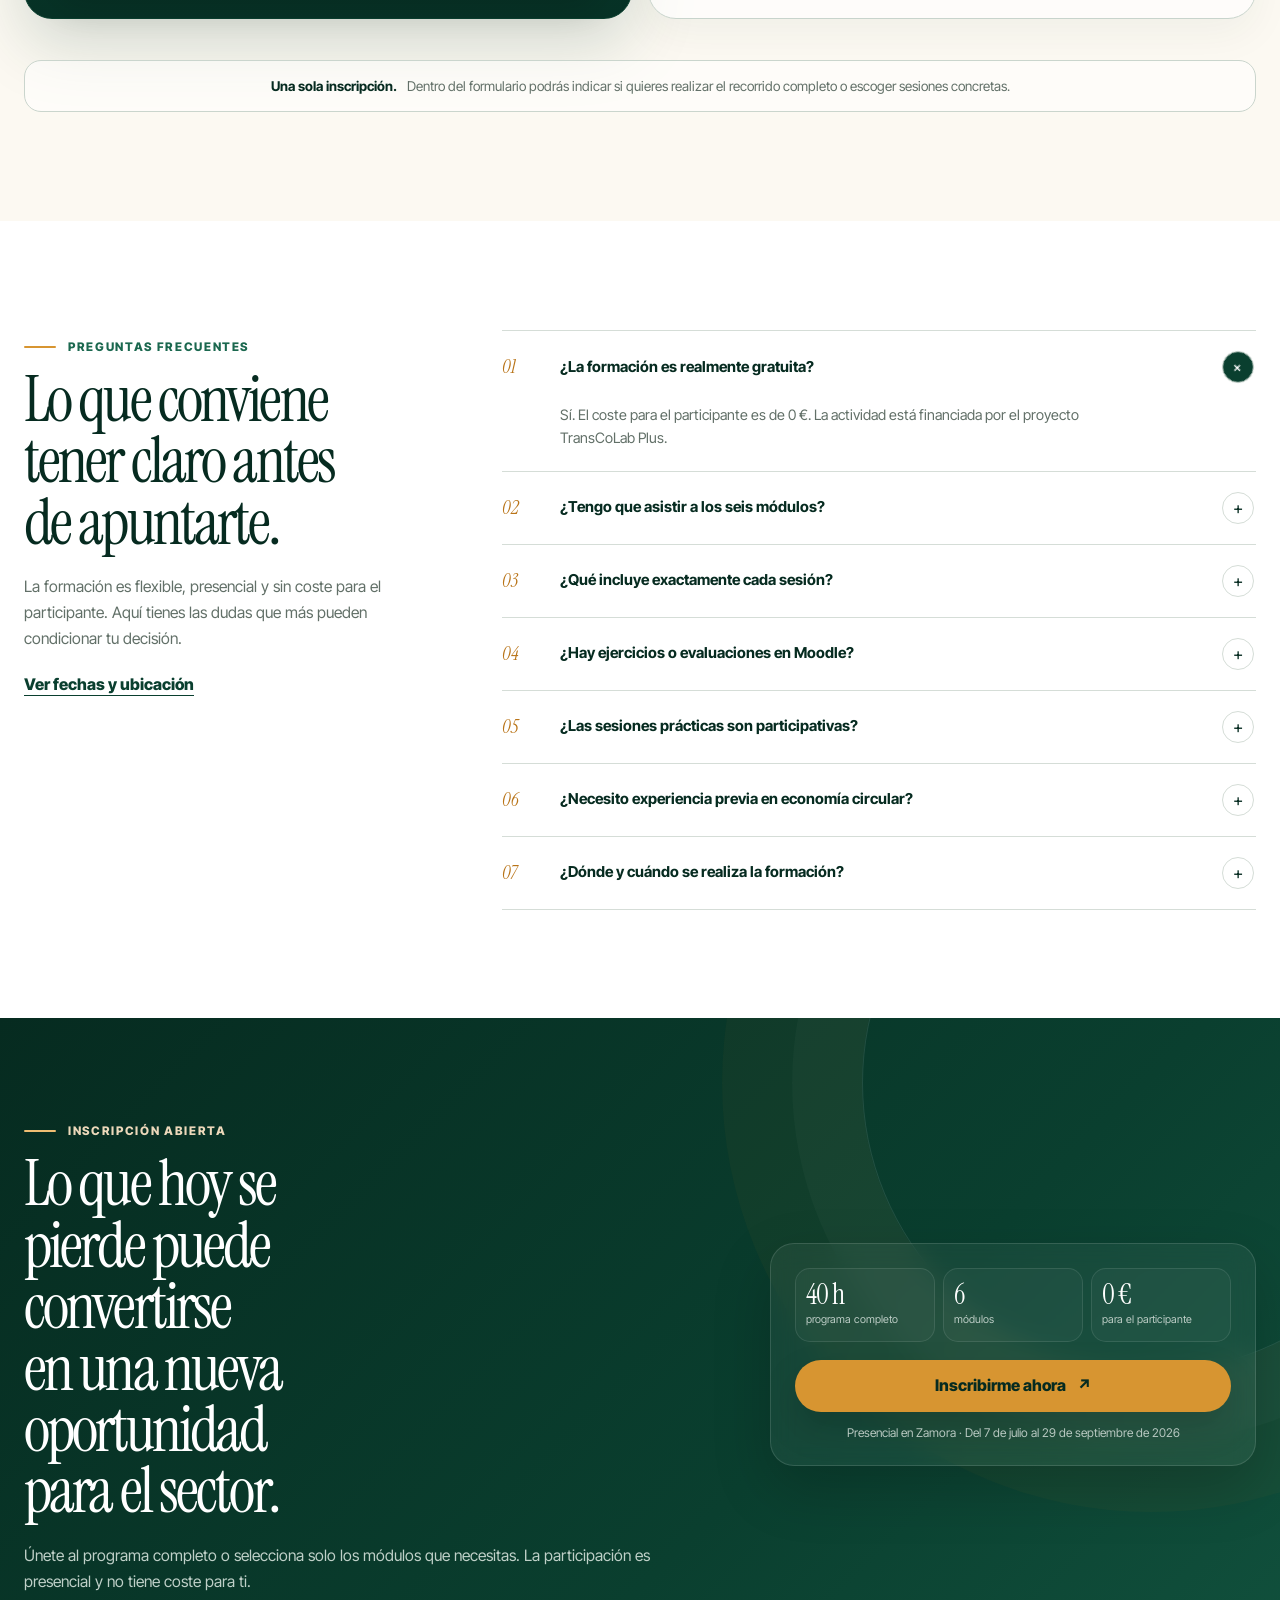
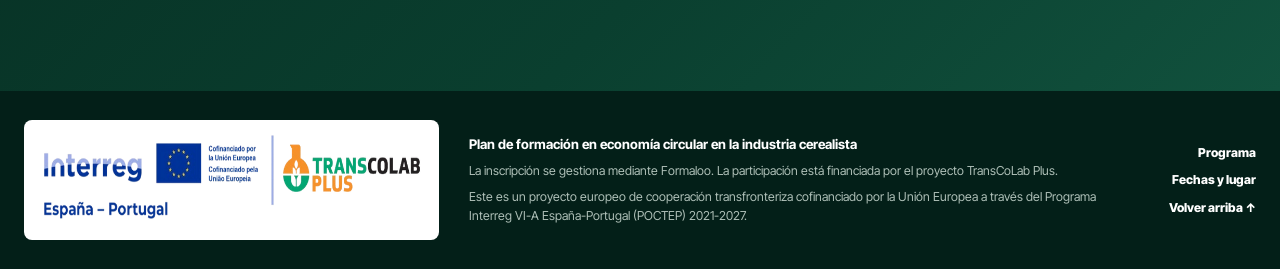
==== commit 8acfe652: "index.html" ====
--- a/index.html
+++ b/index.html
@@ -43,6 +43,7 @@
         <img src="assets/logos.webp" width="760" height="120" alt="Interreg España–Portugal, Unión Europea y TransCoLab Plus">
       </a>
       <nav class="desktop-nav" aria-label="Navegación principal">
+        <a href="#beneficios">Beneficios</a>
         <a href="#programa">Programa</a>
         <a href="#informacion">Fechas y lugar</a>
       </nav>
@@ -82,8 +83,8 @@
     </div>
   </div>
 
-  <a class="hero-scroll" href="#recorrido" aria-label="Continuar al recorrido de transformación">
-    <span>Descubre cómo se transforma</span>
+  <a class="hero-scroll" href="#beneficios" aria-label="Continuar a los beneficios de la formación">
+    <span>Ver qué te llevas</span>
     <i aria-hidden="true"></i>
   </a>
 </section>
@@ -245,12 +246,12 @@
       <details class="module">
         <summary>
           <span class="module-number">03</span>
-          <span class="module-main"><small>Valorización de subproductos</small><strong>Aprovechamiento de subproductos cerealistas</strong><em>De residuo a materia prima: biopolímeros y nuevas aplicaciones.</em></span>
-          <span class="module-meta"><b>27 julio</b><small>Leire San Vicente<br>TECNALIA BRTA</small></span>
+          <span class="module-main"><small>Innovación alimentaria</small><strong>Estrategias de innovación para el aprovechamiento de subproductos</strong><em>Microbiología, conservación, seguridad alimentaria y desarrollo de nuevos ingredientes.</em></span>
+          <span class="module-meta"><b>27 julio</b><small>Leire San Vicente Laurent<br>Microbiología alimentaria</small></span>
           <span class="module-icon" aria-hidden="true">+</span>
         </summary>
         <div class="module-body">
-          <div><strong>Qué se trabaja</strong><p>Una mirada tecnológica al potencial de los residuos de cereales y a su transformación en materiales con mayor valor añadido.</p></div>
+          <div><strong>Qué se trabaja</strong><p>Cómo aplicar conocimiento técnico de microbiología, fermentación, conservación y seguridad alimentaria para abrir nuevas vías de innovación en la industria agroalimentaria.</p></div>
           <ul><li>16:00–20:00</li><li>1,5 h contenido</li><li>2,5 h obrador</li></ul>
         </div>
       </details>
@@ -258,12 +259,12 @@
       <details class="module">
         <summary>
           <span class="module-number">04</span>
-          <span class="module-main"><small>Calidad y cumplimiento</small><strong>Gestión de residuos y cumplimiento normativo</strong><em>Parámetros de calidad del trigo y lectura de los análisis.</em></span>
-          <span class="module-meta"><b>28 julio</b><small>Itziar Aranguren<br>ESPIGA I+D</small></span>
+          <span class="module-main"><small>Calidad y laboratorio</small><strong>Gestión de residuos y cumplimiento normativo</strong><em>Control de calidad de trigo y cereales, análisis y decisiones de laboratorio.</em></span>
+          <span class="module-meta"><b>28 julio</b><small>Itziar Aranguren Yárnoz<br>ESPIGA I+D</small></span>
           <span class="module-icon" aria-hidden="true">+</span>
         </summary>
         <div class="module-body">
-          <div><strong>Qué se trabaja</strong><p>Calidad, análisis, gestión y normativa para reducir riesgos y entender mejor las decisiones técnicas del proceso cerealista.</p></div>
+          <div><strong>Qué se trabaja</strong><p>Calidad, análisis, laboratorio, gestión y normativa para reducir riesgos y entender mejor las decisiones técnicas del proceso cerealista.</p></div>
           <ul><li>16:00–20:00</li><li>1,5 h contenido</li><li>2,5 h obrador</li></ul>
         </div>
       </details>
@@ -338,52 +339,29 @@
   </div>
 </section>
 
-<section class="faculty section-soft" id="docentes" aria-labelledby="faculty-title">
-  <div class="shell faculty-layout">
-    <div class="faculty-heading" data-reveal>
-      <p class="kicker">Equipo docente</p>
-      <h2 id="faculty-title">Seis especialistas. Cada uno entra donde realmente aporta.</h2>
-      <p>El programa reúne perfiles de investigación, producción, tecnología, calidad, financiación y comunicación. No es una visión única: son seis perspectivas que se complementan.</p>
-      <div class="faculty-summary">
-        <div><strong>6</strong><span>docentes</span></div>
-        <div><strong>6</strong><span>ámbitos de especialización</span></div>
-        <div><strong>1</strong><span>recorrido conectado</span></div>
-      </div>
-    </div>
-
-    <div class="faculty-board" aria-label="Docentes del programa">
-      <article data-reveal>
-        <span class="faculty-avatar">RR</span>
-        <div class="faculty-main"><small>Módulo 1</small><h3>Roberto Ruiz de Arcaute</h3><p>SEAE · NEIKER</p></div>
-        <div class="faculty-focus"><strong>Origen y materia prima</strong><span>Economía circular, especies de trigo y genética.</span></div>
-      </article>
-      <article data-reveal>
-        <span class="faculty-avatar">EF</span>
-        <div class="faculty-main"><small>Módulo 2</small><h3>Elena Fernández</h3><p>PANDURU SLL</p></div>
-        <div class="faculty-focus"><strong>Desperdicio alimentario</strong><span>Reducción de pérdidas y segundas vidas del pan.</span></div>
-      </article>
-      <article data-reveal>
-        <span class="faculty-avatar">LSV</span>
-        <div class="faculty-main"><small>Módulo 3</small><h3>Leire San Vicente</h3><p>TECNALIA BRTA</p></div>
-        <div class="faculty-focus"><strong>Nuevas aplicaciones</strong><span>Subproductos, biopolímeros y valorización.</span></div>
-      </article>
-      <article data-reveal>
-        <span class="faculty-avatar">IA</span>
-        <div class="faculty-main"><small>Módulo 4</small><h3>Itziar Aranguren</h3><p>ESPIGA I+D</p></div>
-        <div class="faculty-focus"><strong>Calidad y cumplimiento</strong><span>Residuos, normativa y parámetros del trigo.</span></div>
-      </article>
-      <article data-reveal>
-        <span class="faculty-avatar">AC</span>
-        <div class="faculty-main"><small>Módulo 5</small><h3>Aina Calafat</h3><p>SEAE</p></div>
-        <div class="faculty-focus"><strong>Financiación europea</strong><span>Ayudas, redes y proyectos de I+D+i.</span></div>
-      </article>
-      <article data-reveal>
-        <span class="faculty-avatar">LR</span>
-        <div class="faculty-main"><small>Módulo 6</small><h3>Lola Raigón</h3><p>UPV</p></div>
-        <div class="faculty-focus"><strong>Comunicación del valor</strong><span>Beneficios nutricionales y ambientales.</span></div>
-      </article>
-    </div>
-  </div>
+<section class="faculty" id="docentes" aria-labelledby="faculty-title">
+  <div class="shell faculty-showcase-head" data-reveal>
+    <div>
+      <p class="kicker kicker--light">Equipo docente</p>
+      <h2 id="faculty-title">Un equipo experto para recorrer el cereal desde todos los ángulos.</h2>
+    </div>
+    <p>
+      Producción ecológica, economía circular, microbiología alimentaria, calidad cerealista,
+      financiación, sostenibilidad y obrador profesional en un mismo recorrido formativo.
+    </p>
+  </div>
+
+  <div class="shell">
+    <div class="faculty-tiles" id="facultyTiles" aria-label="Equipo docente" role="list"></div>
+  </div>
+
+  <noscript>
+    <div class="shell faculty-noscript">
+      Roberto Ruiz de Arcaute · Panduru Economía Circular · Leire San Vicente Laurent ·
+      Itziar Aranguren Yárnoz · Aina Calafat Rogers · María Dolores Raigón Jiménez ·
+      Florindo Fierro.
+    </div>
+  </noscript>
 </section>
 
 <section class="audience" id="publico" aria-labelledby="audience-title">
@@ -459,6 +437,11 @@
       </div>
       <div class="location-panel__visual" aria-hidden="true"><span>ZA</span><small>49023</small></div>
     </div>
+
+    <details class="poster-details">
+      <summary>Consultar el programa original</summary>
+      <img src="assets/programa.webp" width="1800" height="1013" loading="lazy" alt="Programa original de los seis módulos de formación">
+    </details>
   </div>
 </section>
 
--- a/assets/styles.css
+++ b/assets/styles.css
@@ -646,357 +646,7 @@
 }
 
 /* =========================================================
-   02. TRANSFORMACIÓN
-   ========================================================= */
-
-.section-dark {
-  background: var(--green-950);
-  color: #fff;
-}
-
-.transformation {
-  position: relative;
-  padding: var(--section-space) 0;
-  overflow: hidden;
-  overflow: clip;
-  background:
-    radial-gradient(circle at 16% 12%, rgba(215, 149, 49, 0.13), transparent 25rem),
-    radial-gradient(circle at 88% 78%, rgba(255, 255, 255, 0.055), transparent 24rem),
-    linear-gradient(180deg, #073126 0%, #05271e 100%);
-}
-
-.transformation::before {
-  content: "";
-  position: absolute;
-  top: -22rem;
-  right: -22rem;
-  width: 55rem;
-  aspect-ratio: 1;
-  border-radius: 50%;
-  border: 1px solid rgba(255, 255, 255, 0.06);
-  box-shadow:
-    0 0 0 90px rgba(255, 255, 255, 0.018),
-    0 0 0 180px rgba(215, 149, 49, 0.022);
-  pointer-events: none;
-}
-
-.transformation > * {
-  position: relative;
-  z-index: 1;
-}
-
-.transformation-head {
-  display: grid;
-  grid-template-columns: minmax(0, 1.08fr) minmax(320px, 0.64fr);
-  gap: 28px 64px;
-  align-items: end;
-  margin-bottom: 56px;
-}
-
-.transformation-head .kicker {
-  grid-column: 1 / -1;
-}
-
-.transformation-head h2 {
-  max-width: 12ch;
-}
-
-.transformation-head > p:last-child {
-  margin: 0;
-  color: #b8c9c1;
-  font-size: 1rem;
-  line-height: 1.66;
-}
-
-.transformation-stage {
-  width: var(--shell);
-  margin-inline: auto;
-  display: grid;
-  grid-template-columns: minmax(440px, 1.04fr) minmax(330px, 0.76fr);
-  gap: clamp(38px, 5.5vw, 76px);
-  align-items: start;
-}
-
-.transformation-visual {
-  position: sticky;
-  top: calc(var(--header-h) + 22px);
-}
-
-.transform-canvas-shell {
-  position: relative;
-  min-height: 570px;
-  overflow: hidden;
-  border: 1px solid rgba(255, 255, 255, 0.11);
-  border-radius: 34px;
-  background:
-    radial-gradient(circle at 50% 29%, rgba(215, 149, 49, 0.13), transparent 30%),
-    linear-gradient(180deg, rgba(255, 255, 255, 0.045), transparent 40%),
-    #09372a;
-  box-shadow: var(--shadow-dark);
-}
-
-.transform-canvas-shell::before {
-  content: "";
-  position: absolute;
-  inset: 20px;
-  z-index: 0;
-  border: 1px solid rgba(255, 255, 255, 0.08);
-  border-radius: 26px;
-  pointer-events: none;
-}
-
-.transform-canvas {
-  position: absolute;
-  inset: 0;
-  z-index: 1;
-  width: 100%;
-  height: 100%;
-}
-
-.transform-fallback-image {
-  position: absolute;
-  inset: 18px;
-  z-index: 0;
-  width: calc(100% - 36px);
-  height: calc(100% - 36px);
-  object-fit: cover;
-  border-radius: 24px;
-  opacity: 0.12;
-  filter: saturate(0.62) contrast(1.08);
-}
-
-.transform-overlay {
-  position: absolute;
-  inset: 0;
-  z-index: 2;
-  pointer-events: none;
-  background: linear-gradient(180deg, rgba(6, 43, 32, 0.01), rgba(6, 43, 32, 0.33) 62%, rgba(6, 43, 32, 0.82) 100%);
-}
-
-.transform-visual-copy {
-  position: absolute;
-  z-index: 3;
-  left: 24px;
-  right: 24px;
-  top: 24px;
-  display: grid;
-  gap: 16px;
-}
-
-.transform-mini {
-  display: inline-flex;
-  align-items: center;
-  gap: 10px;
-  margin: 0;
-  color: #e8c188;
-  font-size: 0.71rem;
-  font-weight: 800;
-  letter-spacing: 0.12em;
-  text-transform: uppercase;
-}
-
-.transform-mini::before {
-  content: "";
-  width: 22px;
-  height: 2px;
-  border-radius: 99px;
-  background: var(--amber);
-}
-
-.transform-current {
-  display: grid;
-  grid-template-columns: 78px 1fr;
-  gap: 16px;
-  align-items: start;
-}
-
-.transform-current__number {
-  display: grid;
-  place-items: center;
-  min-height: 78px;
-  border: 1px solid rgba(255, 255, 255, 0.12);
-  border-radius: 21px;
-  background: rgba(255, 255, 255, 0.05);
-  box-shadow: inset 0 1px 0 rgba(255, 255, 255, 0.06);
-  color: #fff;
-  font-family: var(--serif);
-  font-size: 3.2rem;
-  font-weight: 400;
-  line-height: 0.8;
-  font-style: italic;
-}
-
-.transform-current strong {
-  display: block;
-  color: #fff;
-  font-size: 1.15rem;
-  line-height: 1.25;
-}
-
-.transform-current p {
-  max-width: 38ch;
-  margin: 9px 0 0;
-  color: #bdd0c8;
-  font-size: 0.91rem;
-  line-height: 1.62;
-}
-
-.transform-controls {
-  position: absolute;
-  z-index: 3;
-  left: 24px;
-  right: 24px;
-  bottom: 24px;
-  display: flex;
-  align-items: flex-end;
-  justify-content: space-between;
-  gap: 20px;
-}
-
-.transform-nav {
-  display: flex;
-  align-items: center;
-  gap: 9px;
-  flex-wrap: wrap;
-}
-
-.transform-nav button {
-  display: grid;
-  place-items: center;
-  width: 44px;
-  height: 44px;
-  padding: 0;
-  border: 1px solid rgba(255, 255, 255, 0.12);
-  border-radius: 50%;
-  background: rgba(255, 255, 255, 0.04);
-  color: #b8c9c1;
-  font-family: var(--condensed);
-  font-size: 1.1rem;
-  font-weight: 800;
-  cursor: pointer;
-  transition: transform 0.24s var(--ease), background 0.24s var(--ease), border-color 0.24s var(--ease), color 0.24s var(--ease), box-shadow 0.24s var(--ease);
-}
-
-.transform-nav button:hover {
-  transform: translateY(-2px);
-  border-color: rgba(255, 255, 255, 0.26);
-  color: #fff;
-}
-
-.transform-nav button.is-active {
-  border-color: var(--amber);
-  background: var(--amber);
-  color: var(--green-950);
-  box-shadow: 0 14px 32px rgba(215, 149, 49, 0.24);
-}
-
-.transform-actions {
-  display: flex;
-  align-items: center;
-  gap: 9px;
-  flex-wrap: wrap;
-  justify-content: flex-end;
-}
-
-.transform-action {
-  display: inline-flex;
-  align-items: center;
-  justify-content: center;
-  min-height: 40px;
-  padding: 0 15px;
-  border: 1px solid rgba(255, 255, 255, 0.14);
-  border-radius: var(--pill);
-  background: rgba(255, 255, 255, 0.04);
-  color: #fff;
-  font-size: 0.79rem;
-  font-weight: 800;
-  text-decoration: none;
-  cursor: pointer;
-  transition: background 0.24s var(--ease), border-color 0.24s var(--ease), color 0.24s var(--ease), transform 0.24s var(--ease);
-}
-
-.transform-action:hover {
-  transform: translateY(-2px);
-  border-color: rgba(255, 255, 255, 0.24);
-  background: rgba(255, 255, 255, 0.09);
-}
-
-.transform-action[aria-pressed="true"] {
-  border-color: rgba(215, 149, 49, 0.38);
-  background: rgba(215, 149, 49, 0.12);
-  color: #f3c87e;
-}
-
-.transform-action--link {
-  background: transparent;
-  color: #d1ddd8;
-}
-
-.transform-steps {
-  margin: 0;
-  padding: 0;
-  list-style: none;
-}
-
-.transform-step {
-  position: relative;
-  display: grid;
-  grid-template-columns: 48px 1fr;
-  gap: 18px;
-  min-height: clamp(190px, 28svh, 270px);
-  padding: 27px 0;
-  border-top: 1px solid var(--line-dark);
-  opacity: 0.43;
-  transition: opacity 0.32s var(--ease), transform 0.32s var(--ease);
-}
-
-.transform-step:last-child {
-  border-bottom: 1px solid var(--line-dark);
-}
-
-.transform-step.is-active {
-  opacity: 1;
-  transform: translateX(-7px);
-}
-
-.transform-step > span {
-  display: grid;
-  place-items: start;
-  color: var(--amber-light);
-  font-family: var(--serif);
-  font-size: 1.55rem;
-  font-weight: 400;
-  line-height: 1;
-  font-style: italic;
-}
-
-.transform-step strong {
-  display: block;
-  color: #fff;
-  font-size: 1.08rem;
-  line-height: 1.3;
-}
-
-.transform-step p {
-  max-width: 34ch;
-  margin: 8px 0 0;
-  color: #afc0b8;
-  font-size: 0.92rem;
-  line-height: 1.6;
-}
-
-.transform-step small {
-  display: block;
-  margin-top: 11px;
-  color: #efd4aa;
-  font-size: 0.73rem;
-  font-weight: 800;
-  letter-spacing: 0.08em;
-  text-transform: uppercase;
-}
-
-/* =========================================================
-   03. RESULTADOS
+   02. RESULTADOS
    ========================================================= */
 
 .outcomes {
@@ -2938,11 +2588,6 @@
     min-height: 440px;
   }
 
-  .transformation-stage {
-    grid-template-columns: minmax(400px, 1fr) minmax(300px, 0.74fr);
-    gap: 34px;
-  }
-
   .hours-breakdown {
     grid-template-columns: repeat(2, 1fr);
   }
@@ -3024,7 +2669,6 @@
     right: 18px;
   }
 
-  .transformation-head,
   .section-heading,
   .practical-heading,
   .paths-heading {
@@ -3032,28 +2676,9 @@
     gap: 20px;
   }
 
-  .transformation-head .kicker,
   .practical-heading .kicker,
   .paths-heading .kicker {
     grid-column: auto;
-  }
-
-  .transformation-stage {
-    grid-template-columns: 1fr;
-    gap: 32px;
-  }
-
-  .transformation-visual {
-    position: relative;
-    top: auto;
-  }
-
-  .transform-canvas-shell {
-    min-height: 520px;
-  }
-
-  .transform-step {
-    min-height: auto;
   }
 
   .outcomes-grid,
@@ -3345,7 +2970,6 @@
   }
 
   .section-heading > p,
-  .transformation-head > p:last-child,
   .practical-heading > p:last-child,
   .paths-heading > p:last-child {
     font-size: 0.93rem;
@@ -3528,96 +3152,7 @@
     opacity: 0.38;
   }
 
-  .transformation-head {
-    margin-bottom: 32px;
-  }
-
-  .transform-canvas-shell {
-    min-height: 410px;
-    border-radius: 25px;
-  }
-
-  .transform-canvas-shell::before {
-    inset: 14px;
-    border-radius: 20px;
-  }
-
-  .transform-visual-copy {
-    left: 17px;
-    right: 17px;
-    top: 17px;
-    gap: 13px;
-  }
-
-  .transform-current {
-    grid-template-columns: 64px 1fr;
-    gap: 13px;
-  }
-
-  .transform-current__number {
-    min-height: 64px;
-    border-radius: 18px;
-    font-size: 2.65rem;
-  }
-
-  .transform-current strong {
-    font-size: 0.98rem;
-  }
-
-  .transform-current p {
-    margin-top: 7px;
-    font-size: 0.82rem;
-    line-height: 1.52;
-  }
-
-  .transform-controls {
-    left: 17px;
-    right: 17px;
-    bottom: 17px;
-    align-items: stretch;
-    flex-direction: column;
-  }
-
-  .transform-nav {
-    gap: 7px;
-  }
-
-  .transform-nav button {
-    width: 38px;
-    height: 38px;
-    font-size: 0.95rem;
-  }
-
-  .transform-actions {
-    width: 100%;
-    justify-content: space-between;
-  }
-
-  .transform-action {
-    flex: 1 1 auto;
-    min-height: 41px;
-    padding-inline: 11px;
-    font-size: 0.72rem;
-  }
-
-  .transform-step {
-    grid-template-columns: 40px 1fr;
-    gap: 13px;
-    min-height: auto;
-    padding: 21px 0;
-  }
-
-  .transform-step.is-active {
-    transform: none;
-  }
-
-  .transform-step p {
-    font-size: 0.83rem;
-  }
-
-  .transform-step small {
-    font-size: 0.67rem;
-  }
+
 
   .outcomes-panels {
     grid-template-columns: 1fr;
@@ -4177,11 +3712,6 @@
 /* Dispositivos táctiles: no depender del hover. */
 @media (hover: none) {
   .button:hover,
-  .transform-nav button:hover,
-  .transform-action:hover,
-  .hero-art:hover .hero-art__frame img {
-    transform: none;
-  }
 }
 
 @media (prefers-reduced-motion: reduce) {
@@ -4202,11 +3732,6 @@
     opacity: 1;
     transform: none;
   }
-
-  .transformation-visual {
-    position: relative;
-    top: auto;
-  }
 }
 
 @media print {
@@ -4219,13 +3744,11 @@
   .site-header,
   .hero-scroll,
   .mobile-cta,
-  .transform-controls,
   .button {
     display: none !important;
   }
 
   .hero,
-  .transformation,
   .hours,
   .value-section,
   .final-cta {
@@ -4237,7 +3760,6 @@
   .section-dark h2,
   .section-ink h2,
   .final-cta h2,
-  .transform-step strong,
   .hours-card h3,
   .final-cta-facts strong {
     color: #000 !important;
@@ -4245,7 +3767,529 @@
 
   .hero-art,
   .workshop-art,
-  .transform-canvas-shell {
-    break-inside: avoid;
-  }
-}
+}
+
+/* =========================================================
+   07B. EQUIPO DOCENTE — ACORDEÓN VISUAL V6
+   Escritorio: acordeón horizontal uniforme.
+   Móvil: todas las fichas desplegadas.
+   ========================================================= */
+
+.faculty-showcase-head {
+  display: grid;
+  grid-template-columns: minmax(0, 1.08fr) minmax(320px, 0.72fr);
+  gap: clamp(28px, 5vw, 70px);
+  align-items: end;
+  margin-bottom: clamp(34px, 4.6vw, 58px);
+}
+
+.faculty-showcase-head h2 {
+  max-width: 11.4ch;
+}
+
+.faculty-showcase-head > p {
+  margin: 0 0 6px;
+  color: #33443b;
+  font-size: 1rem;
+  line-height: 1.65;
+}
+
+.faculty-tiles {
+  --tile-closed: clamp(56px, 4.7vw, 68px);
+  position: relative;
+  display: flex;
+  align-items: stretch;
+  width: 100%;
+  min-height: clamp(560px, 45vw, 660px);
+  overflow: hidden;
+  border: 1px solid rgba(10, 63, 47, 0.14);
+  border-radius: 32px;
+  background: var(--green-950);
+  box-shadow: 0 34px 86px rgba(6, 43, 32, 0.19);
+  isolation: isolate;
+}
+
+.faculty-tiles::before {
+  content: "";
+  position: absolute;
+  inset: 0;
+  z-index: 4;
+  pointer-events: none;
+  border-radius: inherit;
+  box-shadow:
+    inset 0 1px 0 rgba(255, 255, 255, 0.14),
+    inset 0 -90px 140px rgba(0, 0, 0, 0.18);
+}
+
+.faculty-tile {
+  position: relative;
+  flex: 0 0 var(--tile-closed);
+  min-width: 0;
+  overflow: hidden;
+  padding: 0;
+  border: 0;
+  border-right: 1px solid rgba(255, 255, 255, 0.16);
+  background: #082f24;
+  color: #fff;
+  cursor: pointer;
+  text-align: left;
+  transition:
+    flex-basis 0.62s var(--ease),
+    filter 0.32s var(--ease),
+    opacity 0.32s var(--ease);
+}
+
+.faculty-tile:last-child {
+  border-right: 0;
+}
+
+.faculty-tile.is-active {
+  flex-basis: calc(100% - (var(--tile-closed) * 6));
+  cursor: default;
+}
+
+.faculty-tile__image {
+  position: absolute;
+  inset: 0;
+  width: 100%;
+  height: 100%;
+  object-fit: cover;
+  object-position: var(--faculty-position, center);
+  transform: scale(1.02);
+  opacity: 0.56;
+  filter: saturate(0.58) contrast(1.05) brightness(0.62);
+  transition:
+    transform 0.76s var(--ease),
+    filter 0.45s var(--ease),
+    opacity 0.45s var(--ease);
+}
+
+.faculty-tile.is-active .faculty-tile__image {
+  transform: scale(1.01);
+  opacity: 0.74;
+  filter: saturate(0.88) contrast(1.04) brightness(0.78);
+}
+
+.faculty-tile__shade {
+  position: absolute;
+  inset: 0;
+  z-index: 1;
+  background:
+  linear-gradient(
+    90deg,
+    rgba(3, 31, 23, 0.54) 0%,
+    rgba(3, 31, 23, 0.38) 38%,
+    rgba(3, 31, 23, 0.18) 68%,
+    rgba(3, 31, 23, 0.02) 100%
+  ),
+  linear-gradient(
+    180deg,
+    rgba(0, 0, 0, 0.00),
+    rgba(3, 31, 23, 0.16)
+  );
+  transition: background 0.42s var(--ease), opacity 0.42s var(--ease);
+}
+
+.faculty-tile:not(.is-active) .faculty-tile__shade {
+  background:
+    linear-gradient(180deg, rgba(3, 31, 23, 0.12), rgba(3, 31, 23, 0.84)),
+    linear-gradient(90deg, rgba(3, 31, 23, 0.48), rgba(3, 31, 23, 0.22));
+}
+
+.faculty-tile__rail {
+  position: absolute;
+  z-index: 3;
+  left: 50%;
+  bottom: clamp(34px, 5vw, 62px);
+  display: grid;
+  place-items: center;
+  transform: translateX(-50%);
+  pointer-events: none;
+  transition: opacity 0.32s var(--ease), transform 0.45s var(--ease);
+}
+
+.faculty-tile__rail b {
+  writing-mode: vertical-rl;
+  transform: rotate(180deg);
+  color: #fff;
+  font-family: var(--condensed);
+  font-size: clamp(1rem, 1.25vw, 1.25rem);
+  font-weight: 800;
+  letter-spacing: 0.09em;
+  line-height: 1;
+  text-transform: uppercase;
+  text-shadow: 0 3px 16px rgba(0, 0, 0, 0.35);
+}
+
+.faculty-tile.is-active .faculty-tile__rail {
+  opacity: 0;
+  transform: translateX(-50%) translateY(20px);
+}
+
+.faculty-tile__topline {
+  position: absolute;
+  z-index: 3;
+  top: clamp(28px, 3.4vw, 44px);
+  left: clamp(30px, 5vw, 72px);
+  display: inline-flex;
+  align-items: flex-start;
+  gap: 13px;
+  opacity: 0;
+  transform: translateY(-8px);
+  transition: opacity 0.36s var(--ease), transform 0.36s var(--ease);
+}
+
+.faculty-tile.is-active .faculty-tile__topline {
+  opacity: 1;
+  transform: none;
+}
+
+.faculty-tile__topline b {
+  display: grid;
+  place-items: center;
+  width: 38px;
+  height: 38px;
+  flex: 0 0 auto;
+  border-radius: 50%;
+  background: rgba(255, 255, 255, 0.14);
+  color: #fff;
+  font-size: 0.82rem;
+  font-weight: 900;
+  letter-spacing: 0.04em;
+  -webkit-backdrop-filter: blur(10px);
+  backdrop-filter: blur(10px);
+}
+
+.faculty-tile__topline span {
+  display: grid;
+  gap: 6px;
+  justify-items: start;
+}
+
+.faculty-tile__topline small {
+  color: var(--amber-light);
+  font-size: 0.76rem;
+  font-weight: 900;
+  letter-spacing: 0.11em;
+  line-height: 1;
+  text-transform: uppercase;
+}
+
+.faculty-tile__topline i {
+  width: max-content;
+  max-width: min(320px, 44vw);
+  padding: 7px 11px;
+  border-radius: var(--pill);
+  background: rgba(255, 255, 255, 0.13);
+  color: #e8d5b8;
+  font-size: 0.66rem;
+  font-style: normal;
+  font-weight: 900;
+  letter-spacing: 0.11em;
+  line-height: 1;
+  text-transform: uppercase;
+  -webkit-backdrop-filter: blur(10px);
+  backdrop-filter: blur(10px);
+}
+
+.faculty-tile__content {
+  position: absolute;
+  z-index: 3;
+  top: clamp(98px, 10vw, 132px);
+  left: clamp(30px, 5vw, 72px);
+  right: clamp(28px, 7vw, 116px);
+  bottom: clamp(34px, 4.8vw, 66px);
+  display: flex;
+  flex-direction: column;
+  justify-content: center;
+  max-width: min(690px, 66%);
+  opacity: 0;
+  transform: translateY(18px);
+  pointer-events: none;
+  transition: opacity 0.45s var(--ease), transform 0.45s var(--ease);
+}
+
+.faculty-tile.is-active .faculty-tile__content {
+  opacity: 1;
+  transform: none;
+  transition-delay: 0.13s;
+  pointer-events: auto;
+}
+
+.faculty-tile__content em {
+  margin-bottom: 10px;
+  color: var(--amber-light);
+  font-family: var(--serif);
+  font-size: clamp(1.1rem, 1.55vw, 1.52rem);
+  font-style: italic;
+  line-height: 1.08;
+}
+
+.faculty-tile__content strong {
+  color: #fff;
+  font-family: var(--condensed);
+  font-size: clamp(3rem, 4.25vw, 4.8rem);
+  font-weight: 800;
+  letter-spacing: -0.035em;
+  line-height: 0.88;
+  text-transform: uppercase;
+  text-wrap: balance;
+  text-shadow: 0 10px 34px rgba(0, 0, 0, 0.26);
+}
+
+.faculty-tile__content small {
+  margin-top: 12px;
+  color: #b9ccc3;
+  font-size: clamp(0.7rem, 0.82vw, 0.78rem);
+  font-weight: 900;
+  letter-spacing: 0.12em;
+  line-height: 1.35;
+  text-transform: uppercase;
+}
+
+.faculty-tile__summary {
+  max-width: 58ch;
+  margin-top: clamp(16px, 2vw, 22px);
+  color: #e2ebe7;
+  font-family: var(--serif);
+  font-size: clamp(1rem, 1.32vw, 1.28rem);
+  font-style: italic;
+  line-height: 1.42;
+}
+
+.faculty-tile__tags {
+  display: flex;
+  flex-wrap: wrap;
+  gap: 9px;
+  margin-top: clamp(15px, 2vw, 22px);
+}
+
+.faculty-tile__tags i {
+  padding: 7px 10px;
+  border: 1px solid rgba(255, 255, 255, 0.17);
+  border-radius: var(--pill);
+  background: rgba(255, 255, 255, 0.07);
+  color: #cad9d2;
+  font-size: 0.68rem;
+  font-style: normal;
+  font-weight: 900;
+  letter-spacing: 0.08em;
+  text-transform: uppercase;
+}
+
+.faculty-tile__link {
+  width: max-content;
+  margin-top: clamp(16px, 2.2vw, 25px);
+  color: #ffd28d;
+  font-size: 0.82rem;
+  font-weight: 900;
+}
+
+.faculty-tile:focus-visible {
+  z-index: 10;
+  outline: 3px solid rgba(239, 189, 114, 0.88);
+  outline-offset: -5px;
+}
+
+.faculty-noscript {
+  margin-top: 18px;
+  color: var(--muted);
+  font-size: 0.86rem;
+}
+
+@media (max-width: 1180px) {
+  .faculty-tiles {
+    --tile-closed: 58px;
+    min-height: 590px;
+  }
+
+  .faculty-tile__content {
+    max-width: 70%;
+  }
+
+  .faculty-tile__content strong {
+    font-size: clamp(2.65rem, 4.8vw, 4.45rem);
+  }
+}
+
+@media (max-width: 980px) {
+  .faculty-showcase-head {
+    grid-template-columns: 1fr;
+    gap: 20px;
+  }
+
+  .faculty-showcase-head h2 {
+    max-width: 12.5ch;
+  }
+
+  .faculty-tiles {
+    --tile-closed: 50px;
+    min-height: 560px;
+    border-radius: 28px;
+  }
+
+  .faculty-tile__topline,
+  .faculty-tile__content {
+    left: 28px;
+  }
+
+  .faculty-tile__content {
+    top: 116px;
+    right: 24px;
+    bottom: 34px;
+    max-width: 78%;
+  }
+
+  .faculty-tile__content strong {
+    font-size: clamp(2.42rem, 6.2vw, 4rem);
+  }
+
+  .faculty-tile__summary {
+    max-width: 48ch;
+    font-size: 1rem;
+  }
+}
+
+@media (max-width: 760px) {
+  .faculty-showcase-head {
+    margin-bottom: 26px;
+  }
+
+  .faculty-showcase-head h2 {
+    max-width: none;
+  }
+
+  .faculty-tiles {
+    display: grid;
+    grid-template-columns: 1fr;
+    gap: 16px;
+    min-height: 0;
+    overflow: visible;
+    border: 0;
+    border-radius: 0;
+    background: transparent;
+    box-shadow: none;
+  }
+
+  .faculty-tiles::before {
+    display: none;
+  }
+
+  .faculty-tile,
+  .faculty-tile.is-active,
+  .faculty-tile:not(.is-active) {
+    display: block;
+    min-height: clamp(430px, 112vw, 560px);
+    flex-basis: auto;
+    border: 1px solid rgba(10, 63, 47, 0.14);
+    border-radius: 24px;
+    box-shadow: 0 16px 38px rgba(6, 43, 32, 0.08);
+    cursor: default;
+  }
+
+  .faculty-tile__image,
+  .faculty-tile.is-active .faculty-tile__image,
+  .faculty-tile:not(.is-active) .faculty-tile__image {
+    inset: 0;
+    width: 100%;
+    height: 100%;
+    object-fit: cover;
+    object-position: var(--faculty-position, center);
+    transform: none;
+    opacity: 0.7;
+    filter: saturate(0.74) contrast(1.04) brightness(0.66);
+  }
+
+  .faculty-tile__shade,
+  .faculty-tile:not(.is-active) .faculty-tile__shade {
+    background:
+      linear-gradient(180deg, rgba(3, 31, 23, 0.18) 0%, rgba(3, 31, 23, 0.78) 50%, rgba(3, 31, 23, 0.96) 100%),
+      linear-gradient(90deg, rgba(3, 31, 23, 0.74), rgba(3, 31, 23, 0.42));
+  }
+
+  .faculty-tile__rail {
+    display: none;
+  }
+
+  .faculty-tile__topline,
+  .faculty-tile.is-active .faculty-tile__topline {
+    top: 20px;
+    left: 20px;
+    right: 20px;
+    opacity: 1;
+    transform: none;
+  }
+
+  .faculty-tile__topline i {
+    max-width: calc(100vw - 104px);
+  }
+
+  .faculty-tile__content,
+  .faculty-tile.is-active .faculty-tile__content {
+    top: 104px;
+    left: 20px;
+    right: 20px;
+    bottom: 24px;
+    max-width: none;
+    justify-content: end;
+    opacity: 1;
+    transform: none;
+    pointer-events: auto;
+  }
+
+  .faculty-tile__content em {
+    font-size: clamp(1.08rem, 5.2vw, 1.45rem);
+  }
+
+  .faculty-tile__content strong {
+    font-size: clamp(2.45rem, 12.5vw, 4rem);
+  }
+
+  .faculty-tile__summary {
+    max-width: none;
+    margin-top: 16px;
+    font-size: 1rem;
+    line-height: 1.43;
+  }
+
+  .faculty-tile__tags {
+    gap: 7px;
+    margin-top: 16px;
+  }
+
+  .faculty-tile__tags i {
+    font-size: 0.62rem;
+  }
+
+  .faculty-tile__link {
+    margin-top: 18px;
+  }
+}
+
+@media (max-width: 480px) {
+  .faculty-tile,
+  .faculty-tile.is-active,
+  .faculty-tile:not(.is-active) {
+    min-height: 500px;
+  }
+
+  .faculty-tile__content strong {
+    font-size: clamp(2.16rem, 11.2vw, 3.25rem);
+  }
+
+  .faculty-tile__summary {
+    font-size: 0.94rem;
+  }
+}
+
+@media (max-width: 390px) {
+  .faculty-tile,
+  .faculty-tile.is-active,
+  .faculty-tile:not(.is-active) {
+    min-height: 540px;
+  }
+
+  .faculty-tile__content strong {
+    font-size: clamp(2rem, 10.5vw, 3rem);
+  }
+}
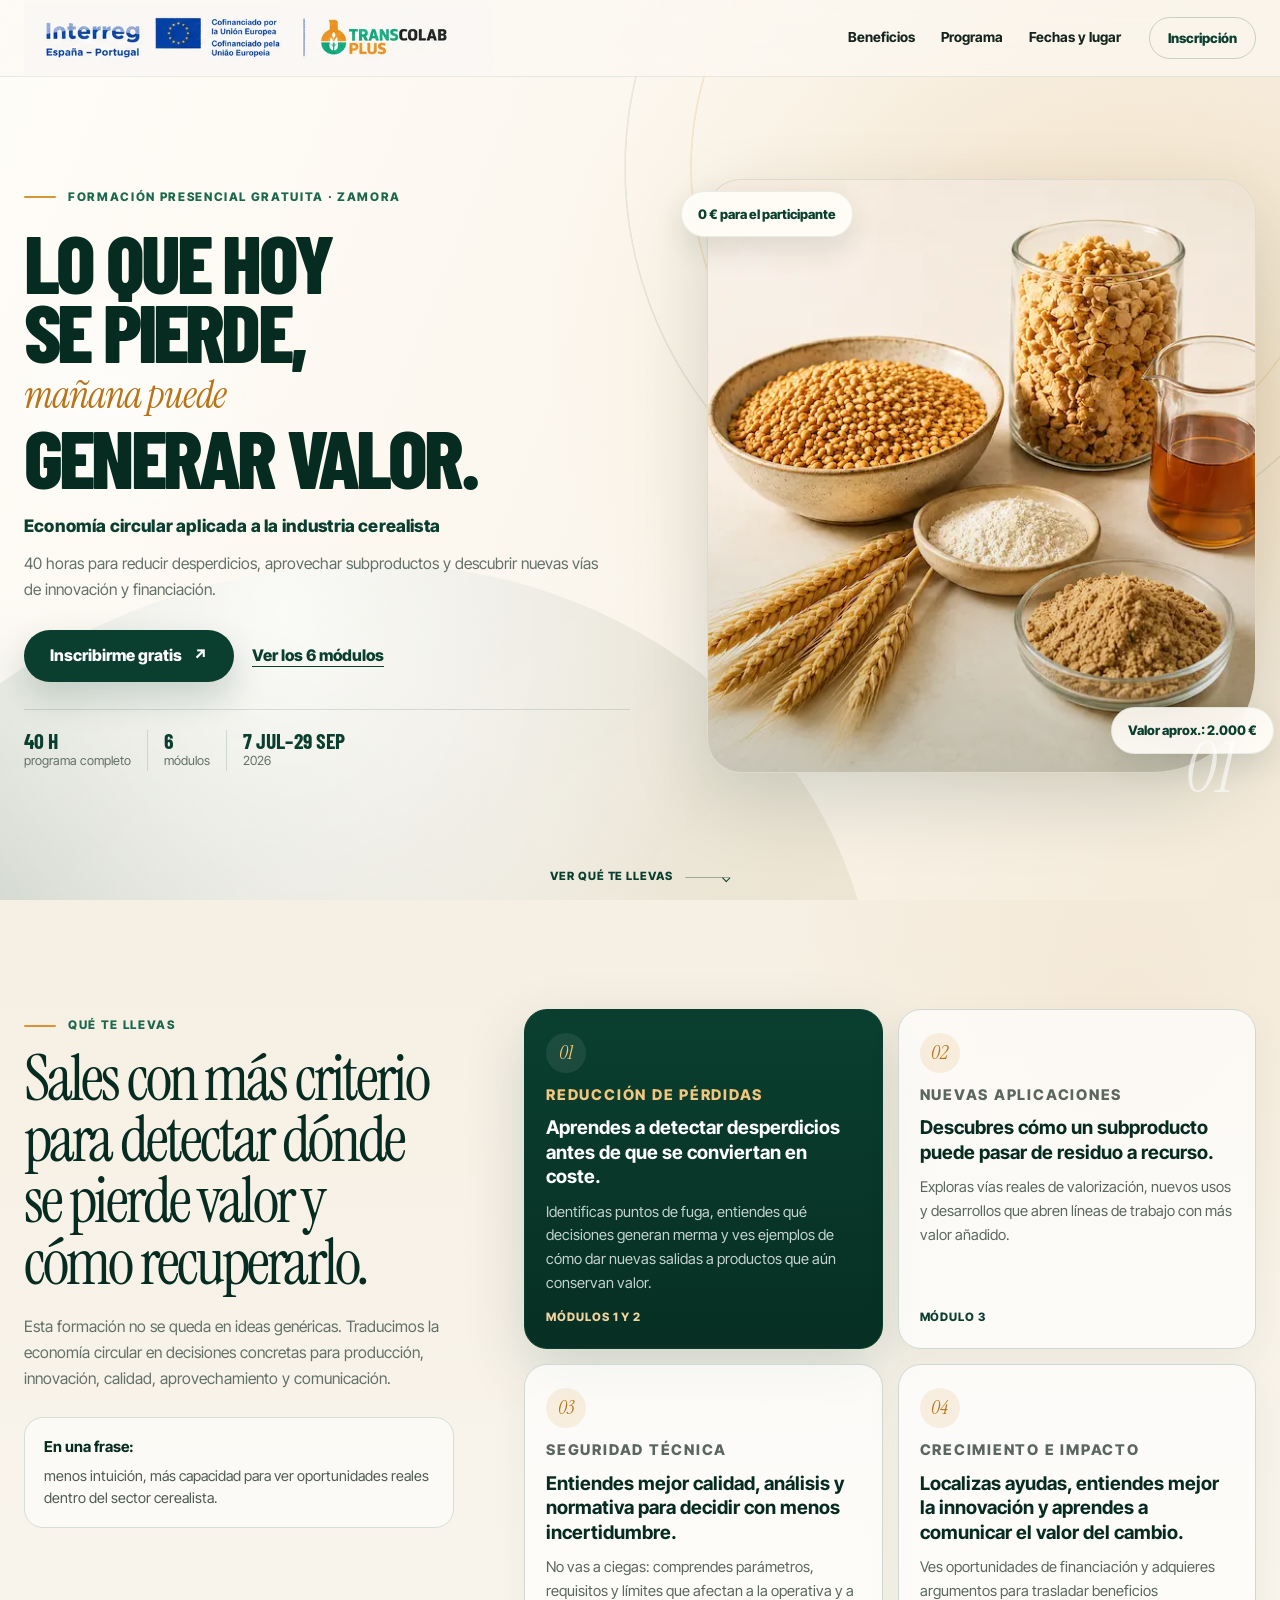
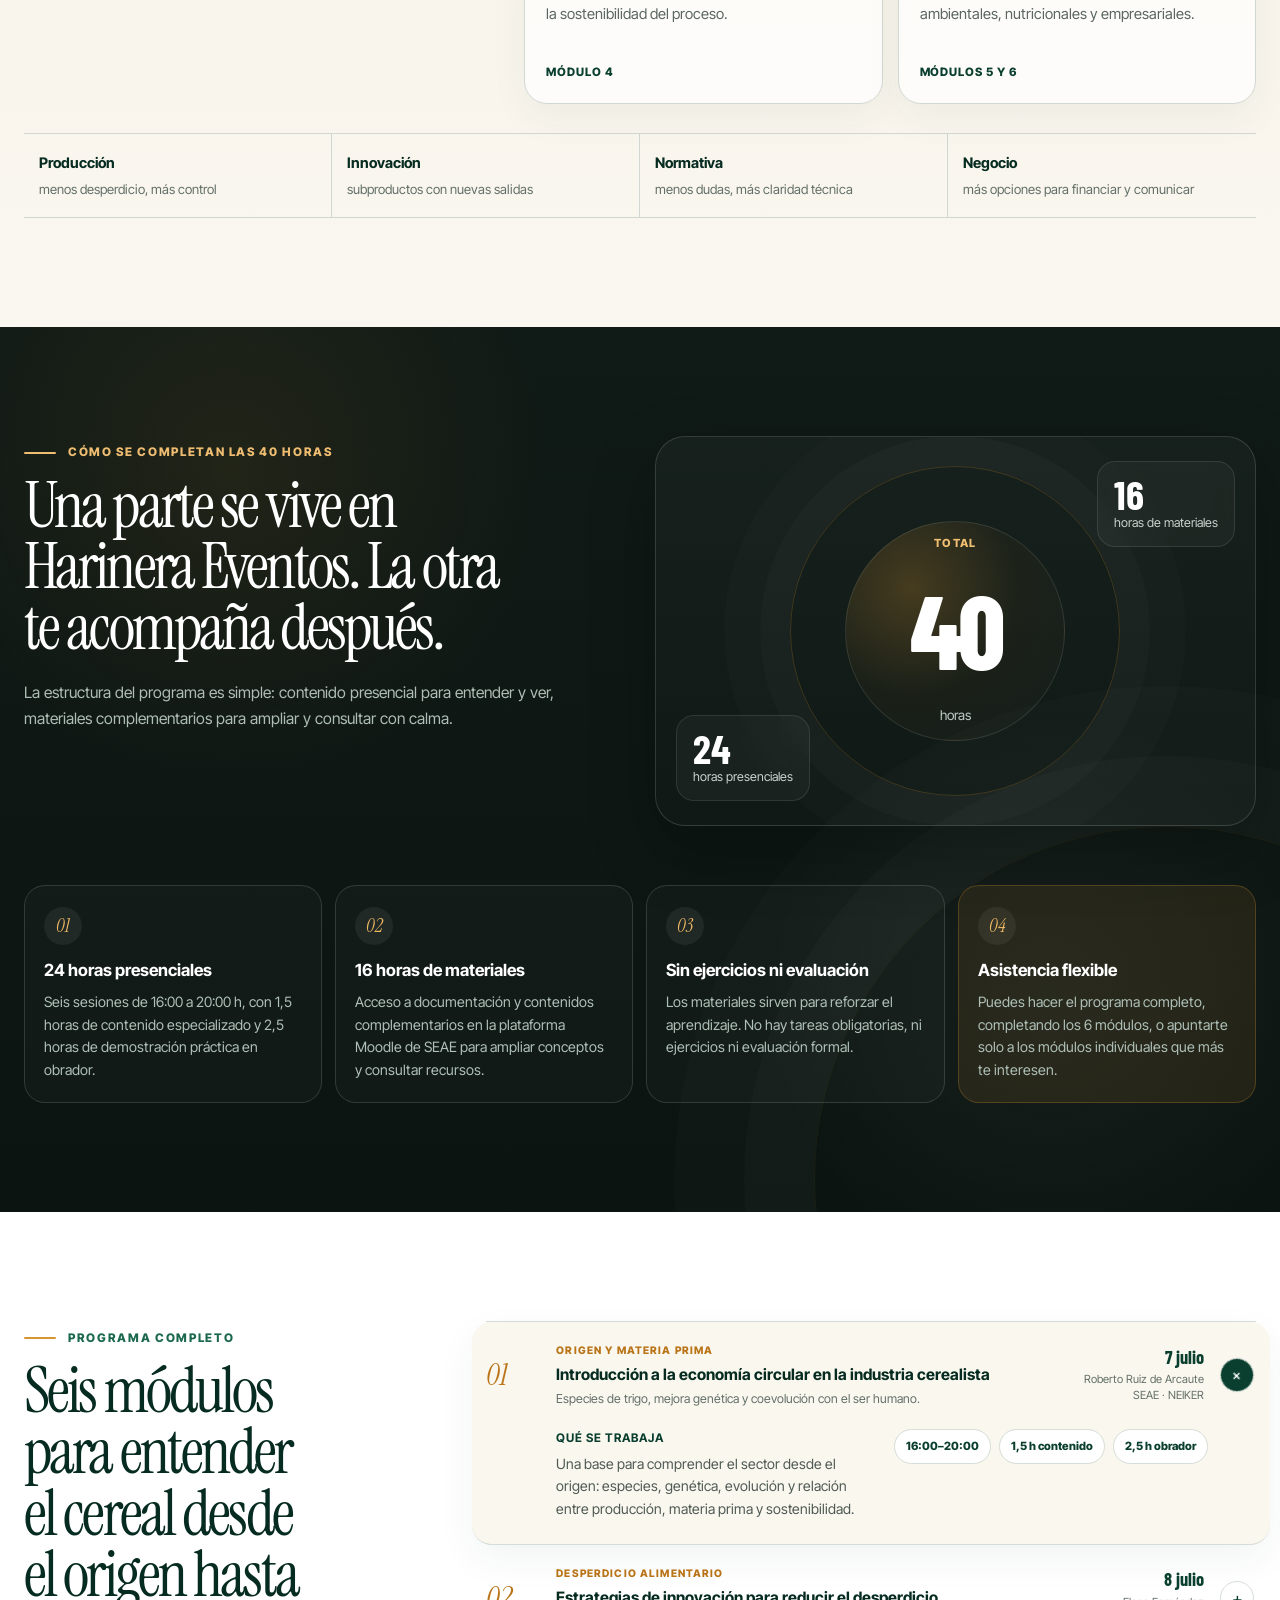
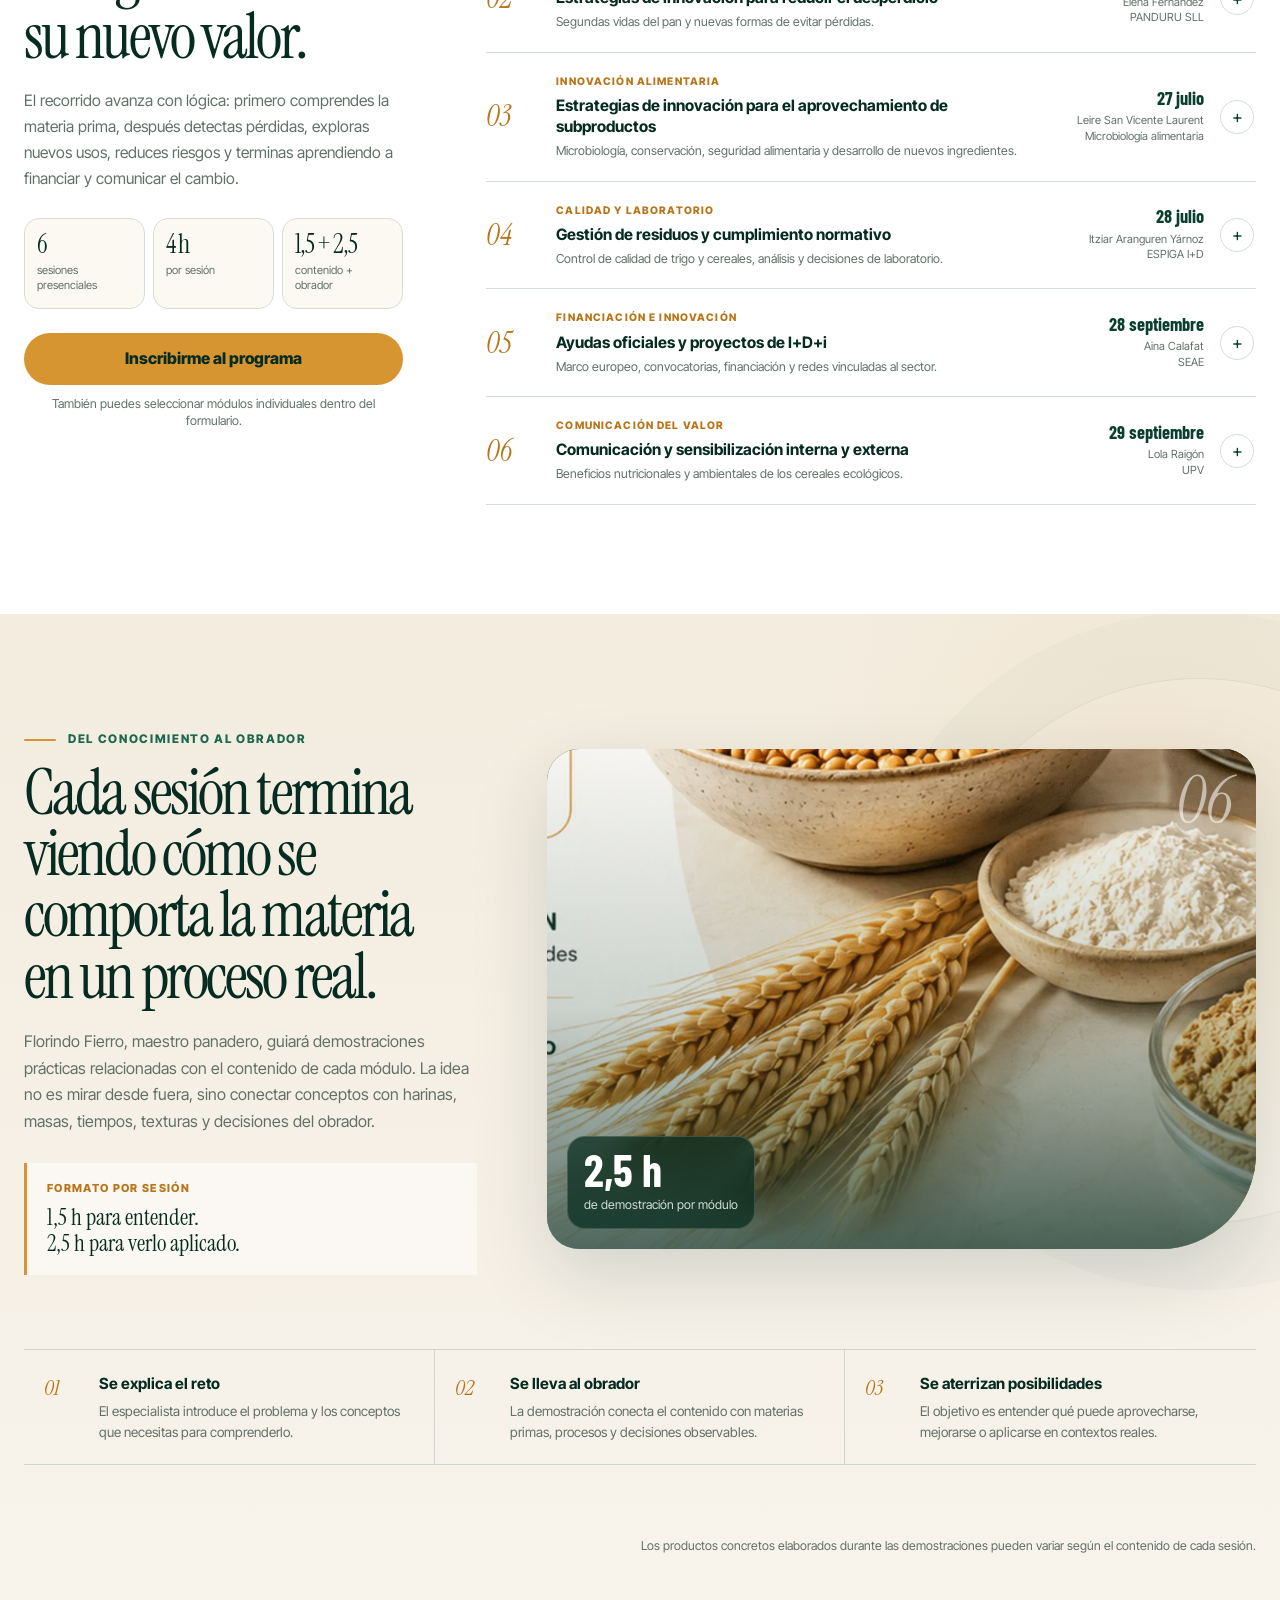
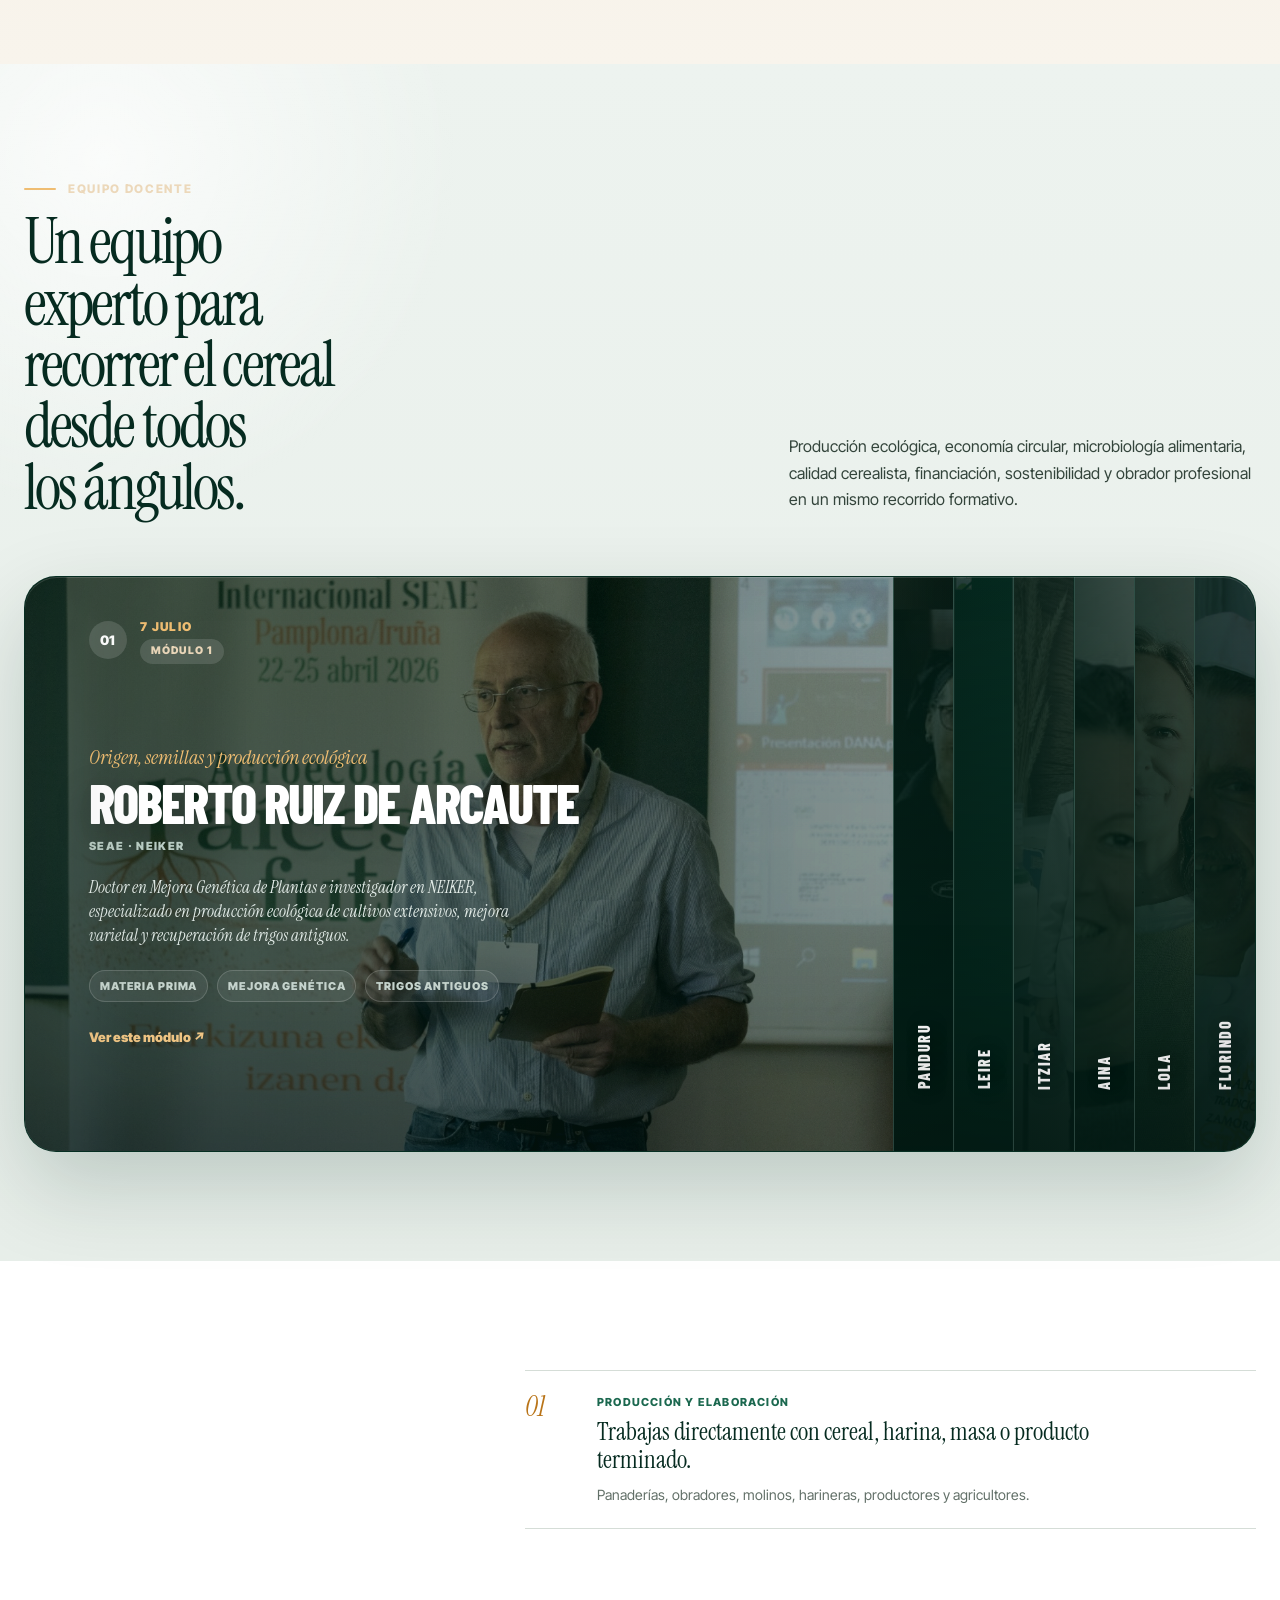
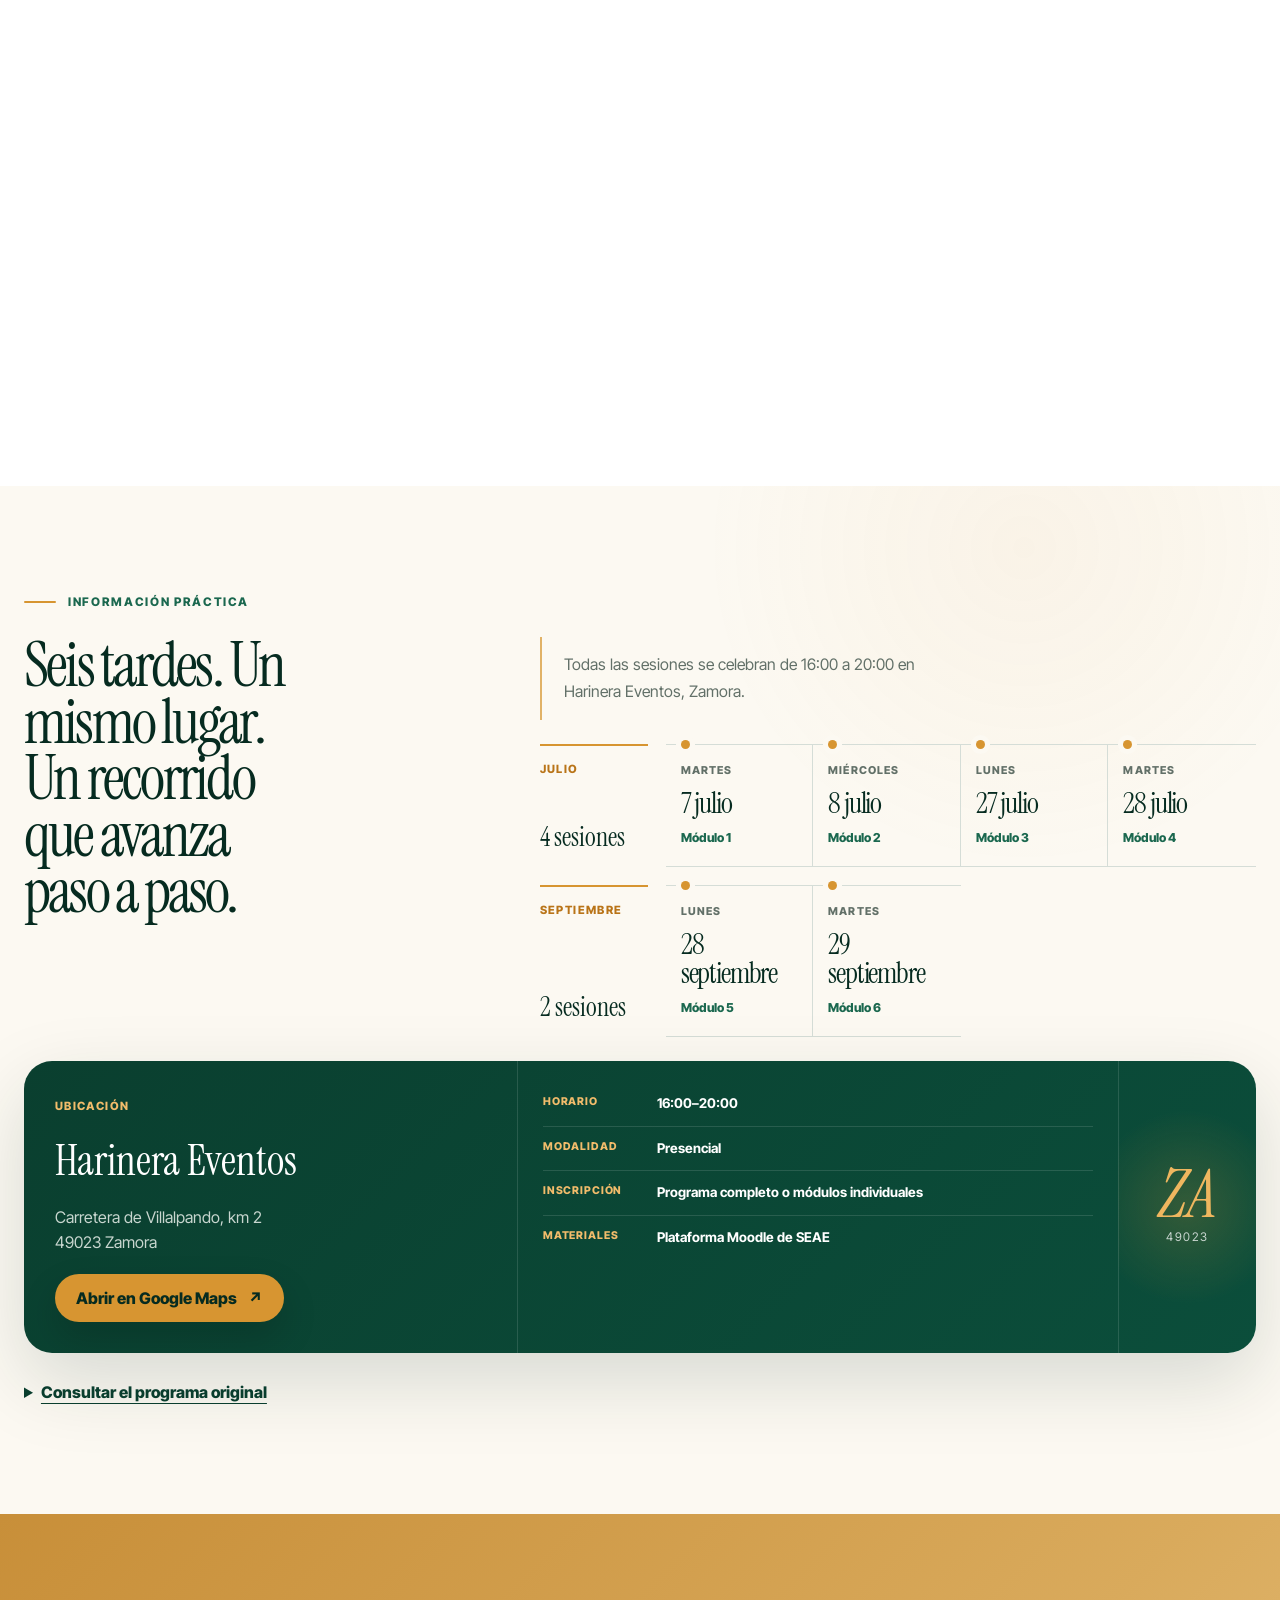
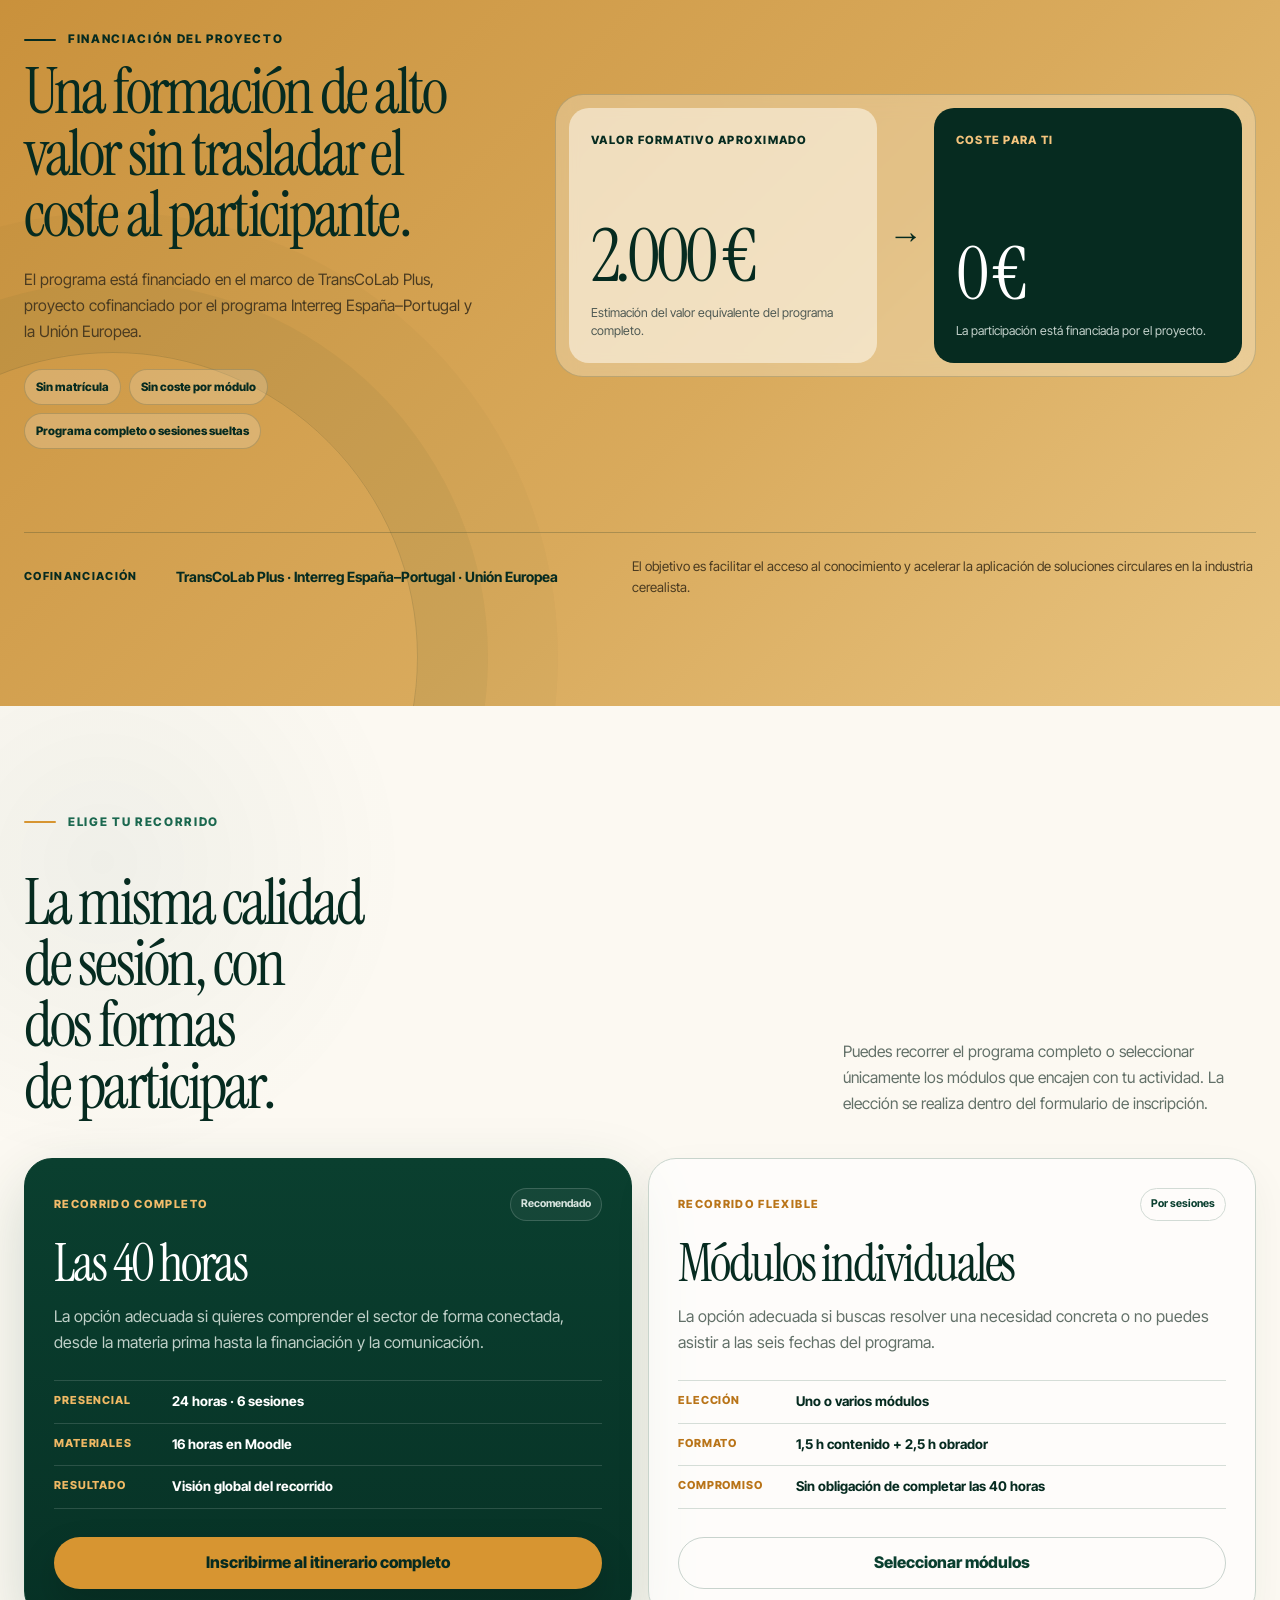
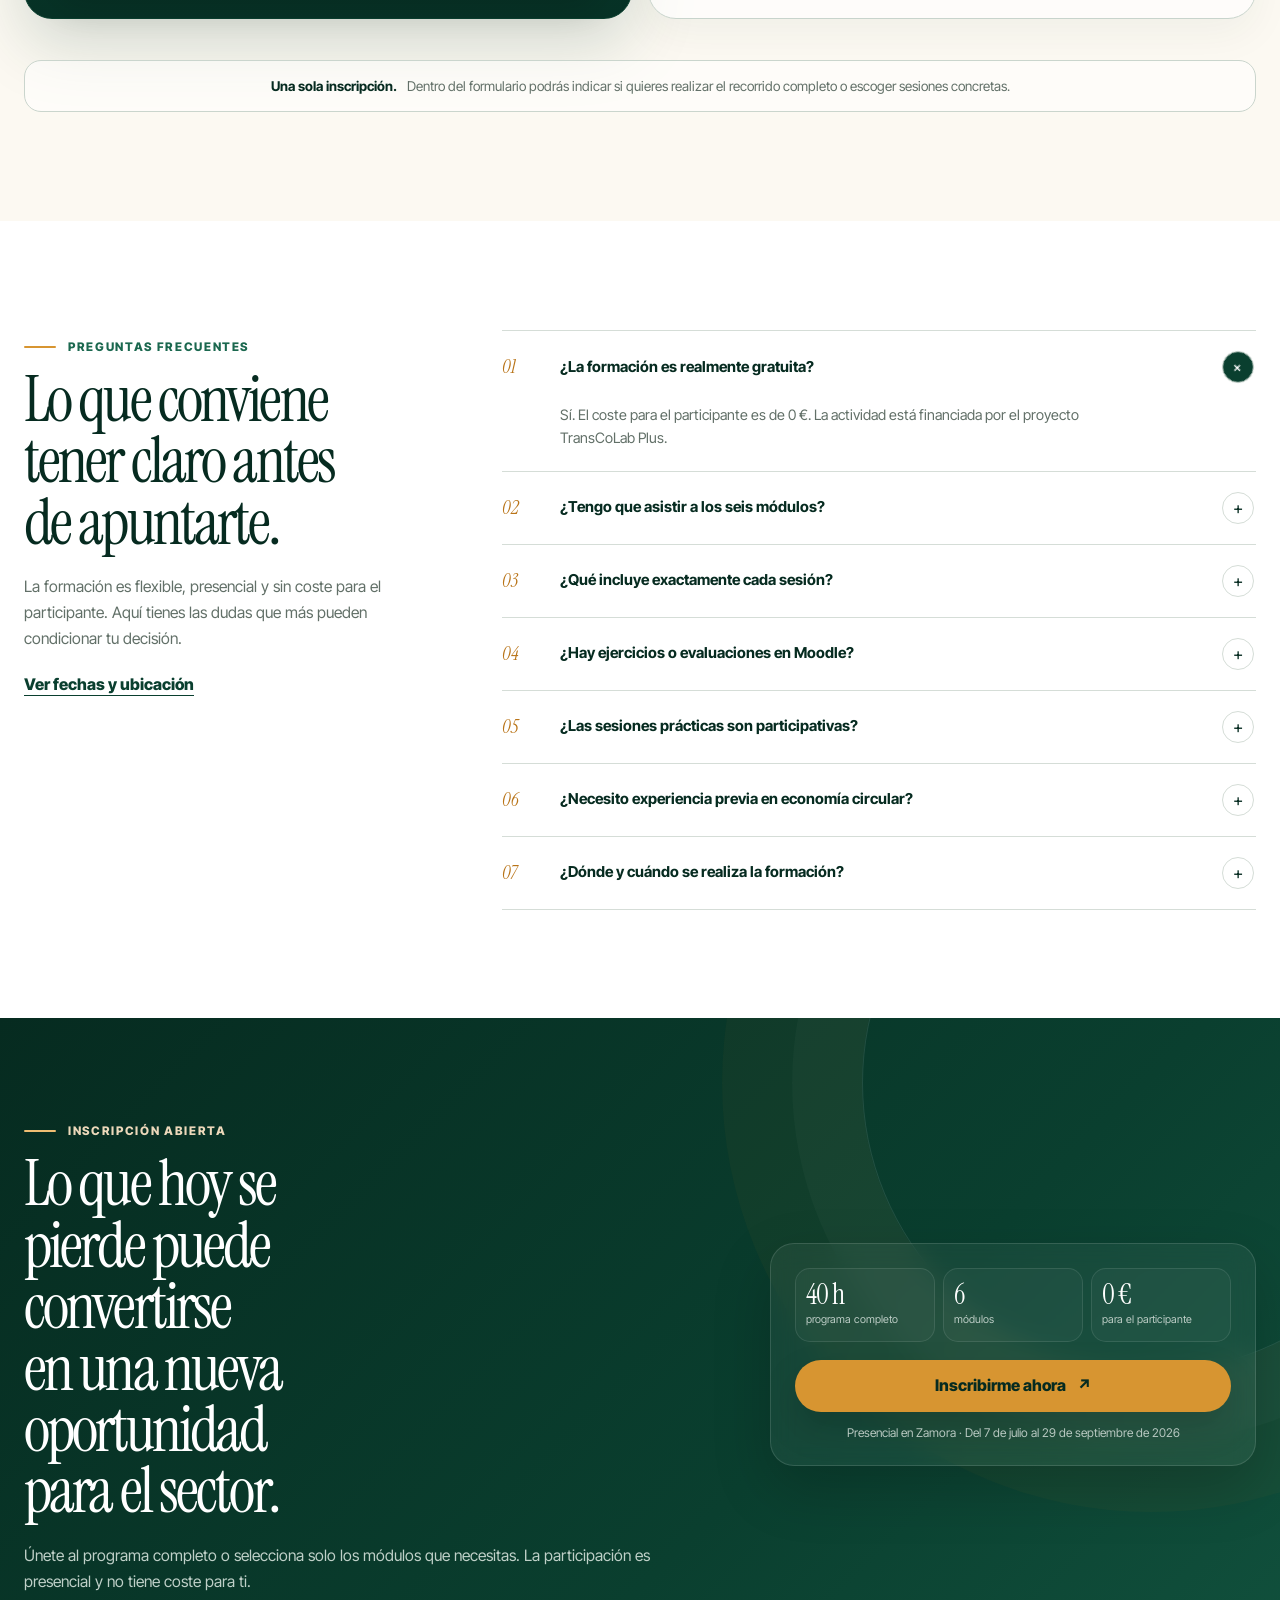
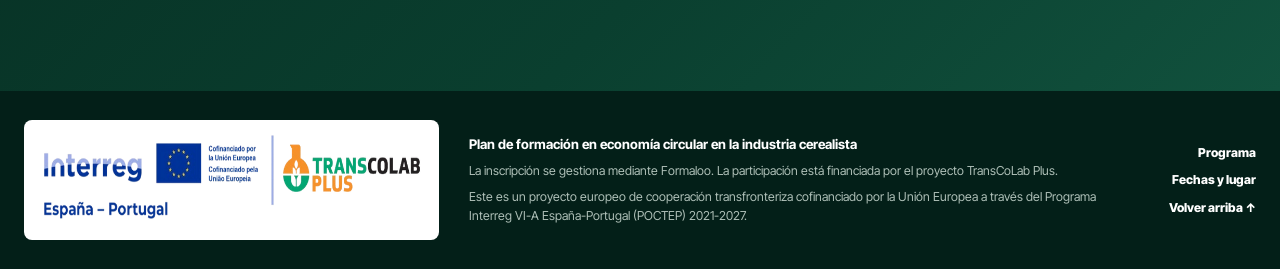
==== commit c5099295: "index.html" ====
--- a/index.html
+++ b/index.html
@@ -15,6 +15,7 @@
   <link rel="preload" href="assets/cereal-portrait.webp" as="image" type="image/webp" fetchpriority="high">
   <link rel="stylesheet" href="assets/styles.css">
   <script>document.documentElement.className='js';</script>
+  <script src="assets/app.js" defer></script>
   <script type="application/ld+json">
   {
     "@context": "https://schema.org",
@@ -607,6 +608,6 @@
 </div>
 
 </main>
-<script src="assets/app.js" defer></script>
+
 </body>
 </html>
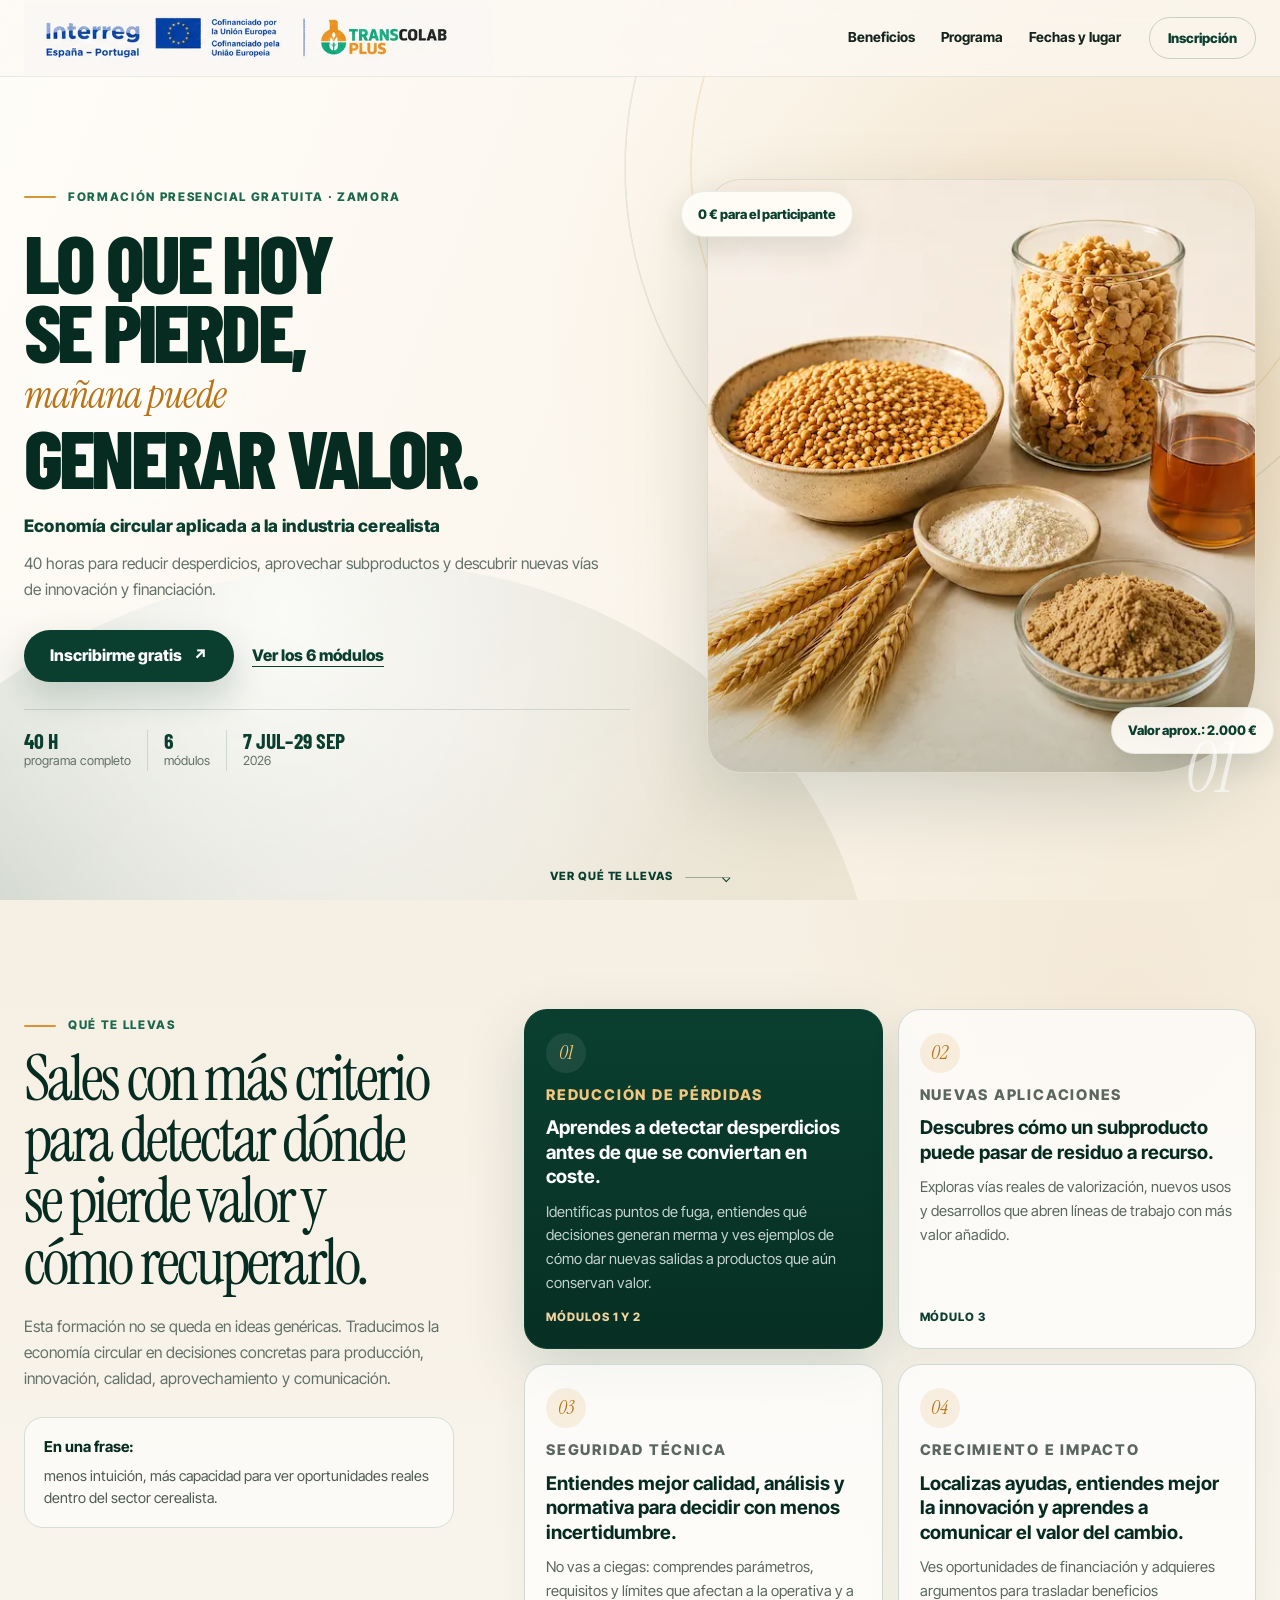
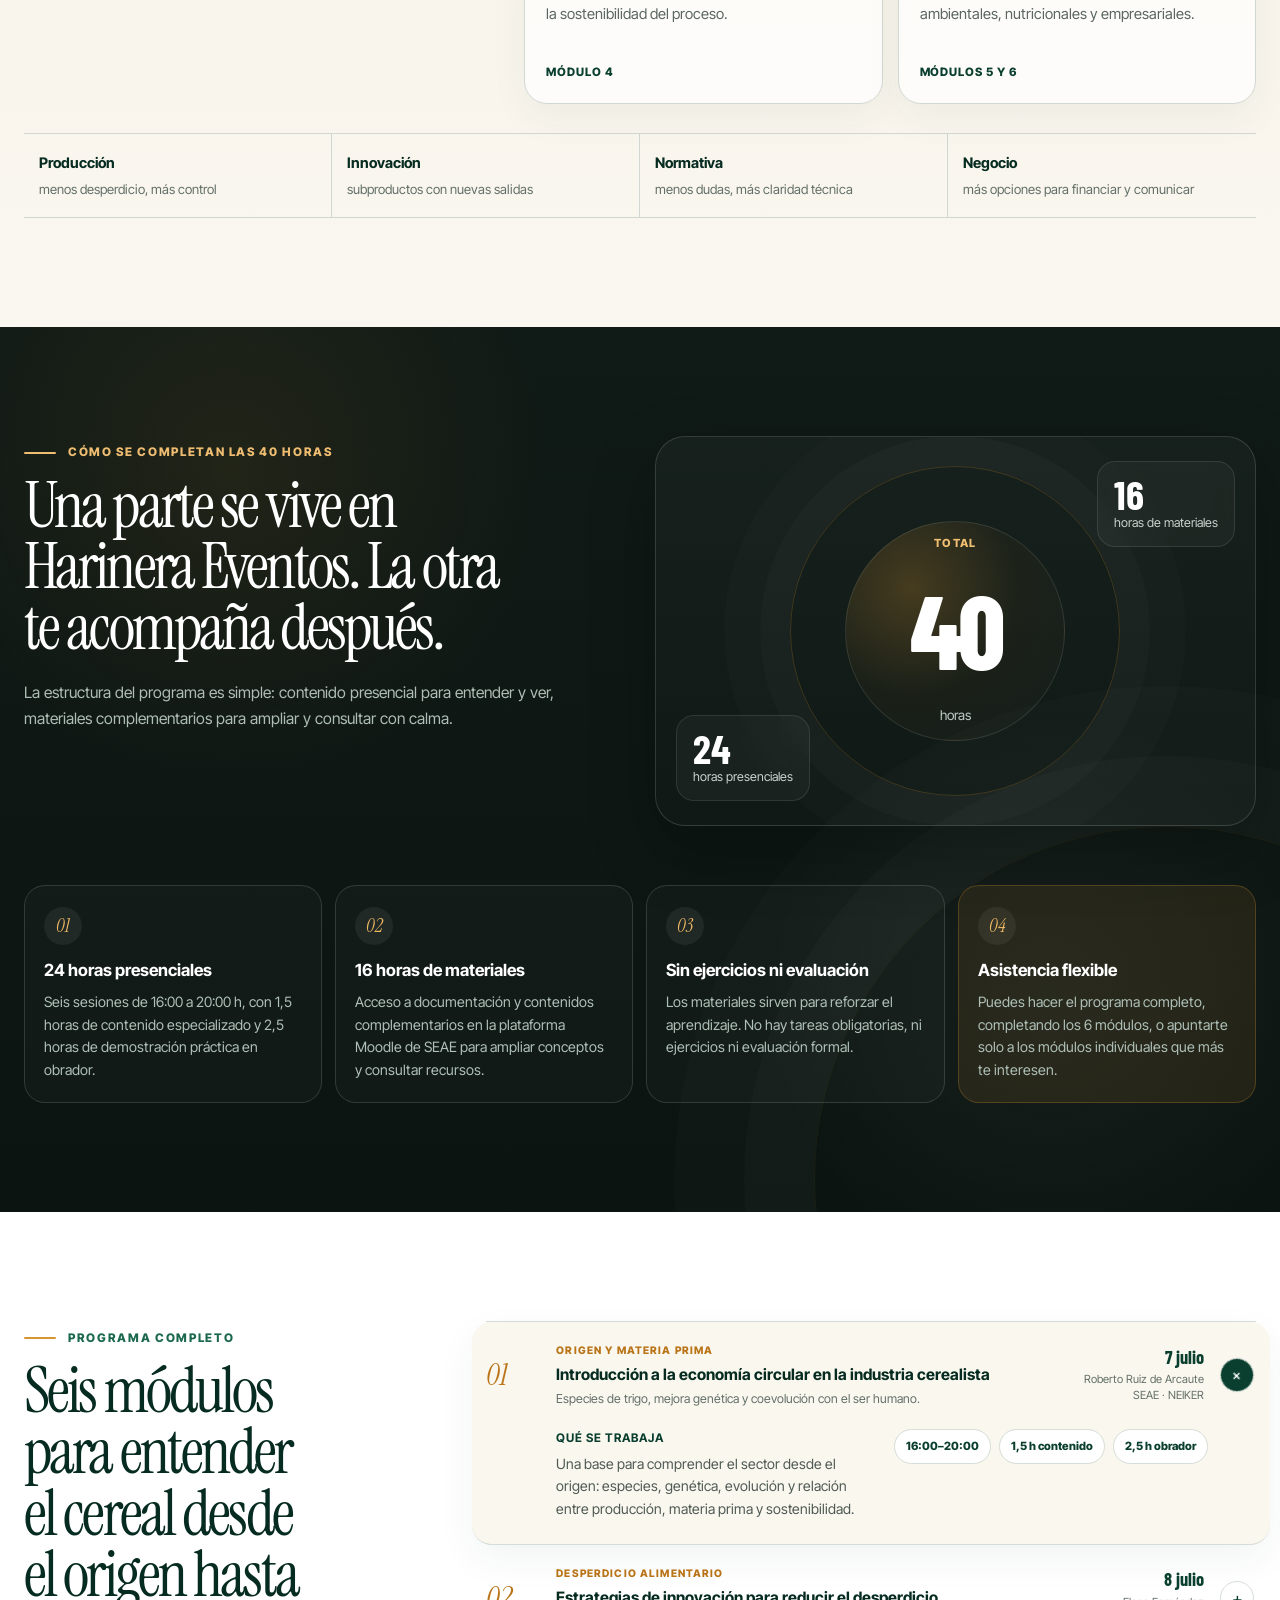
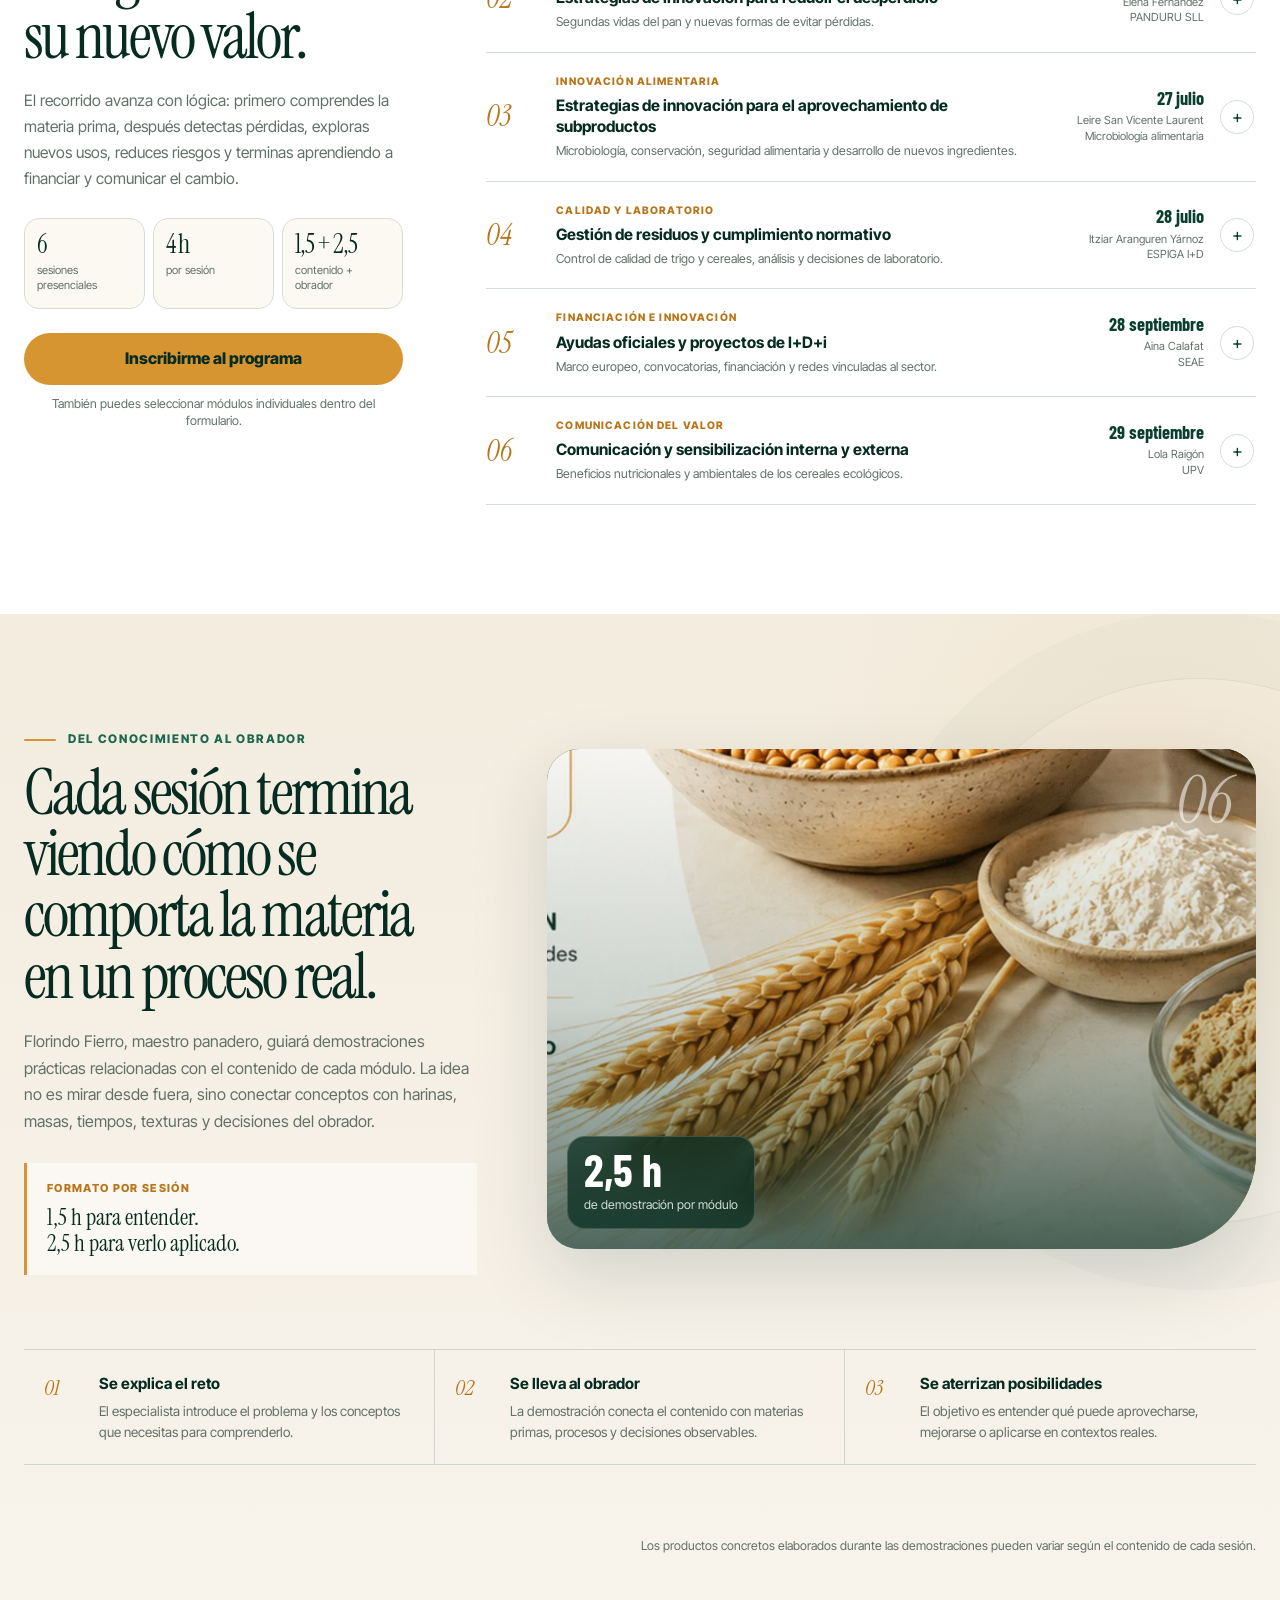
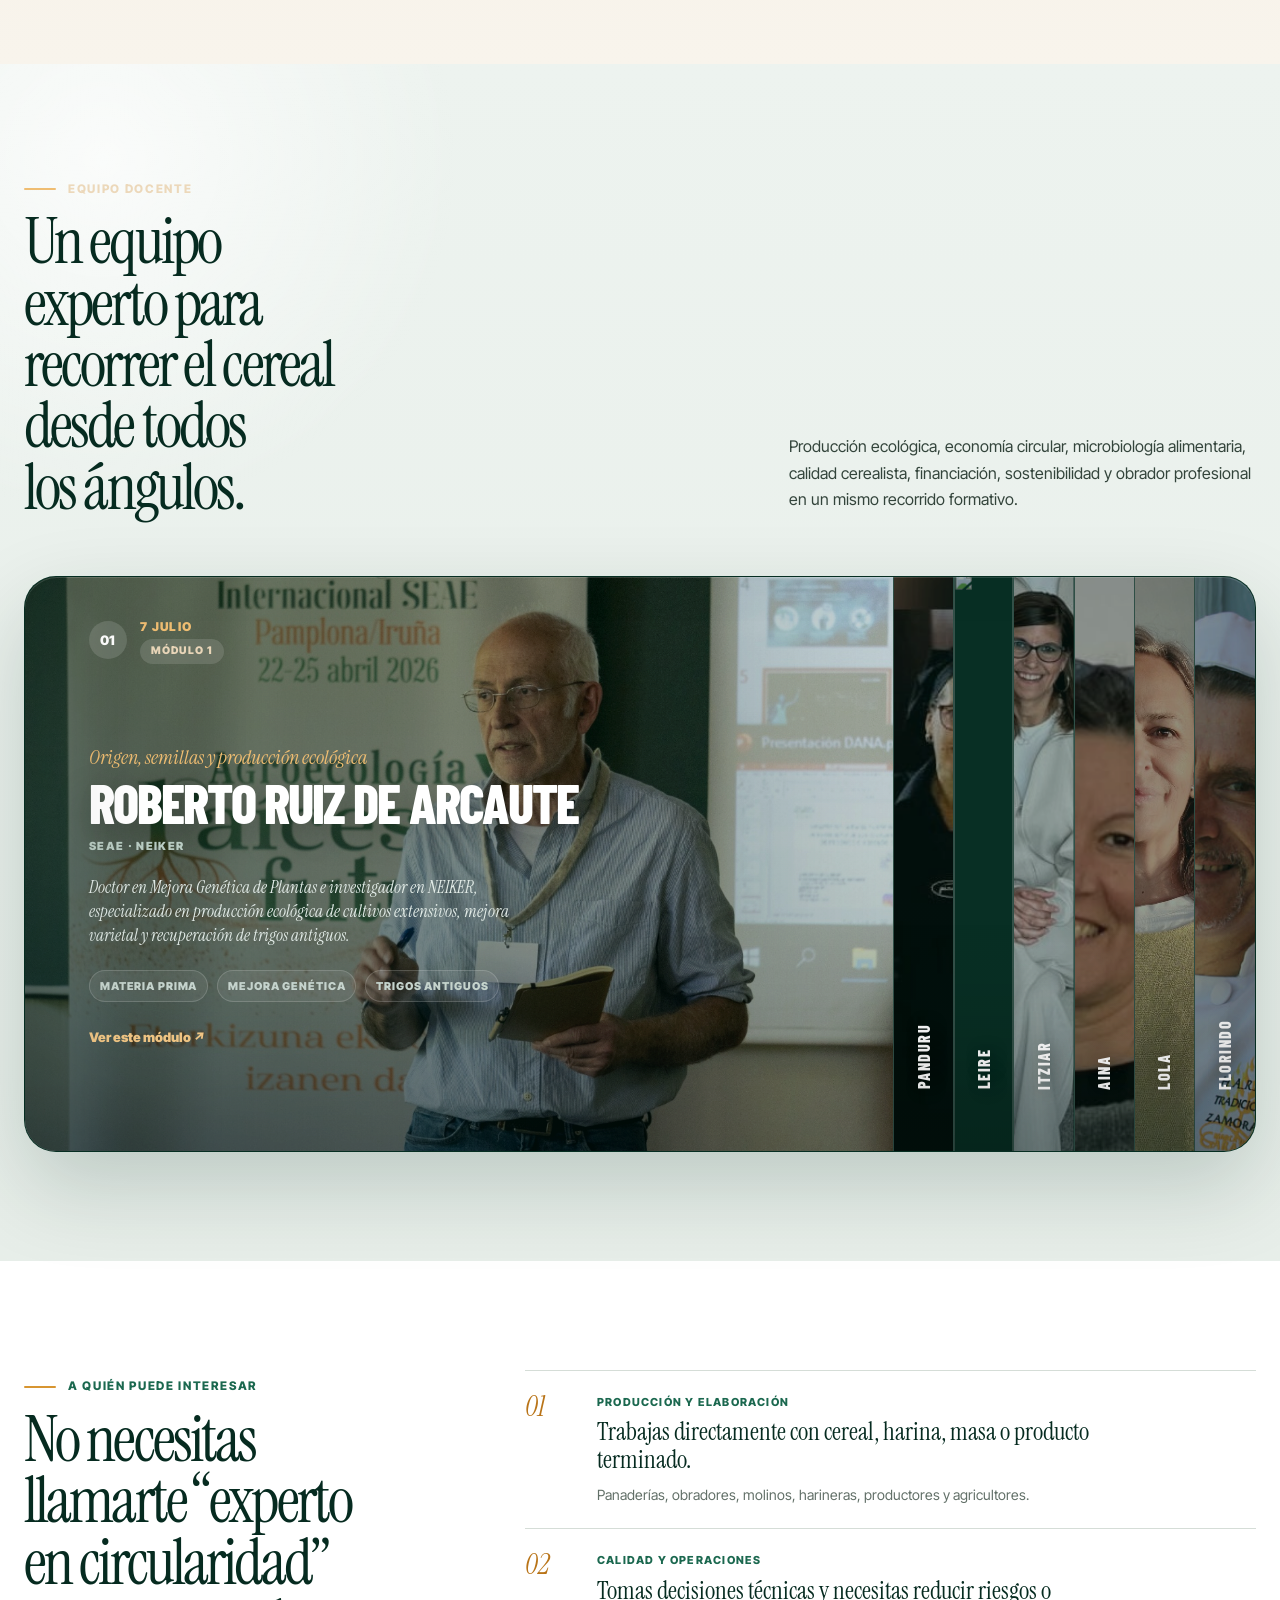
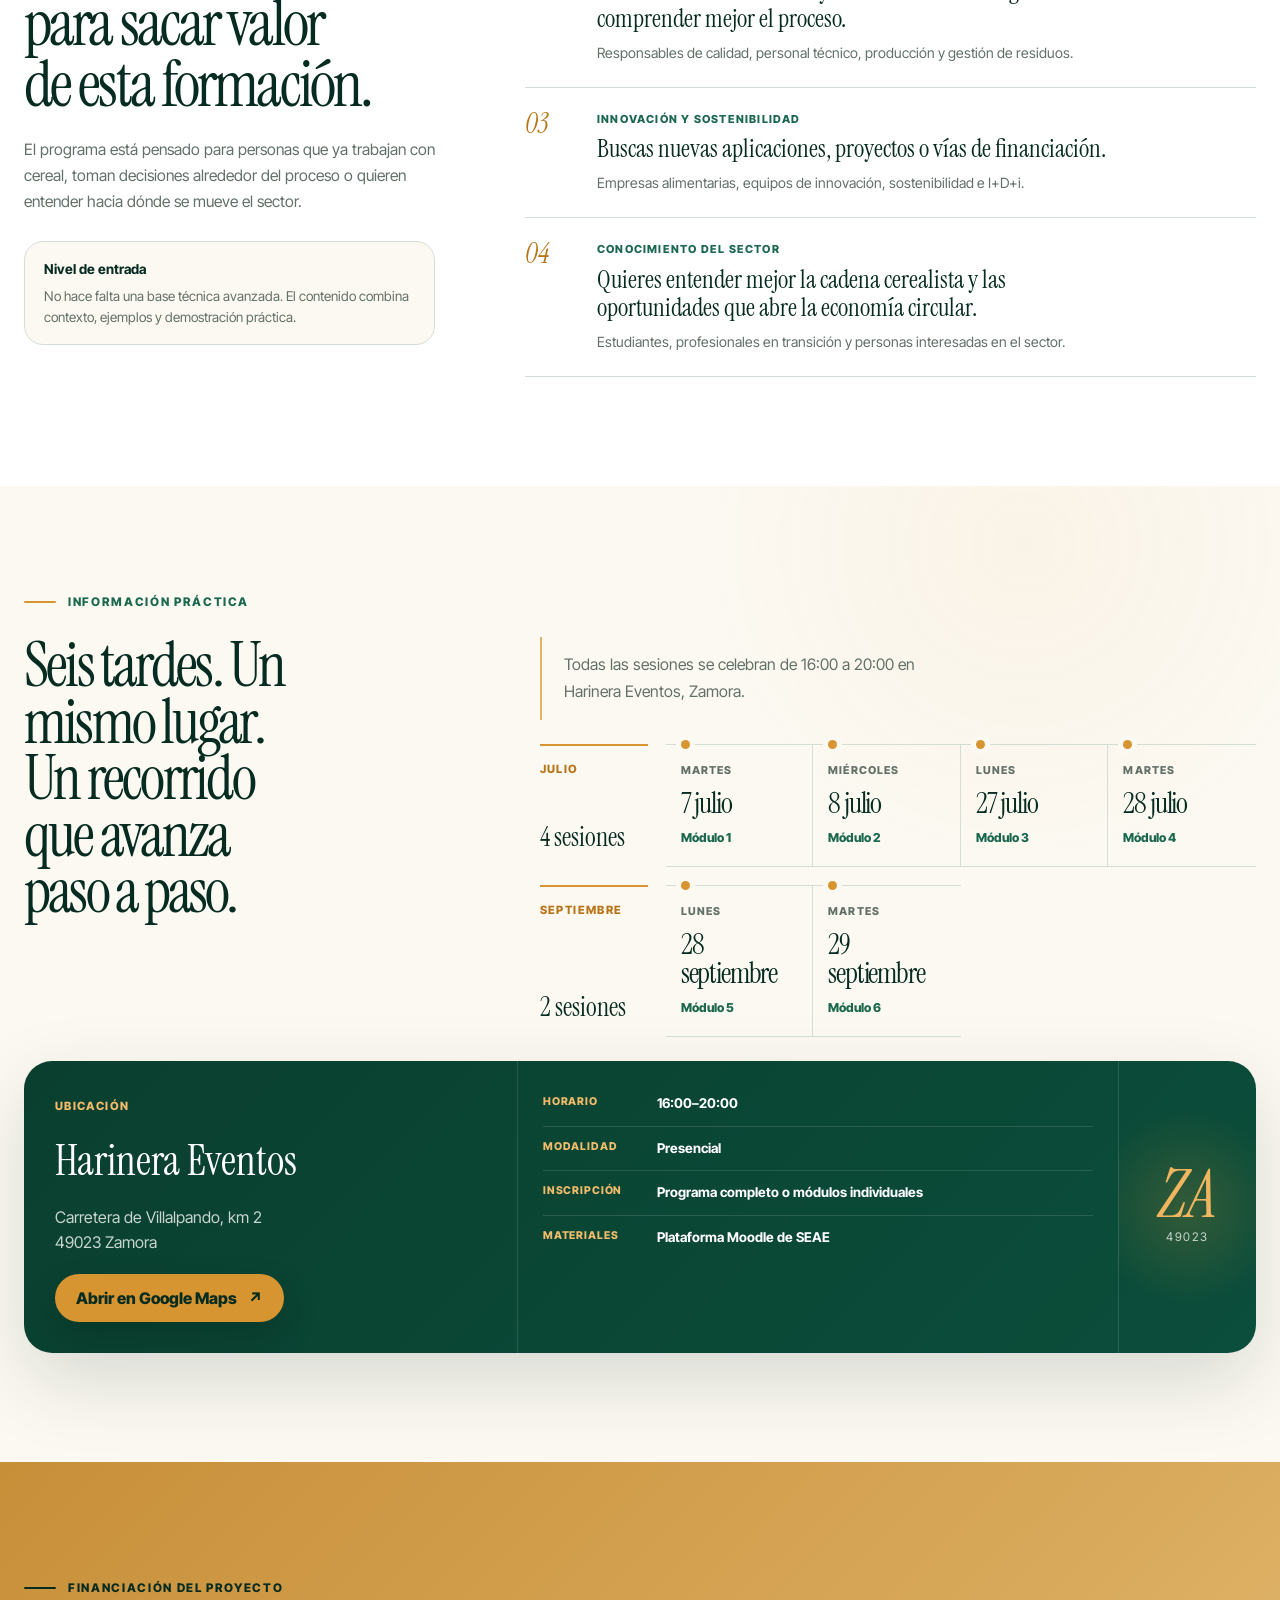
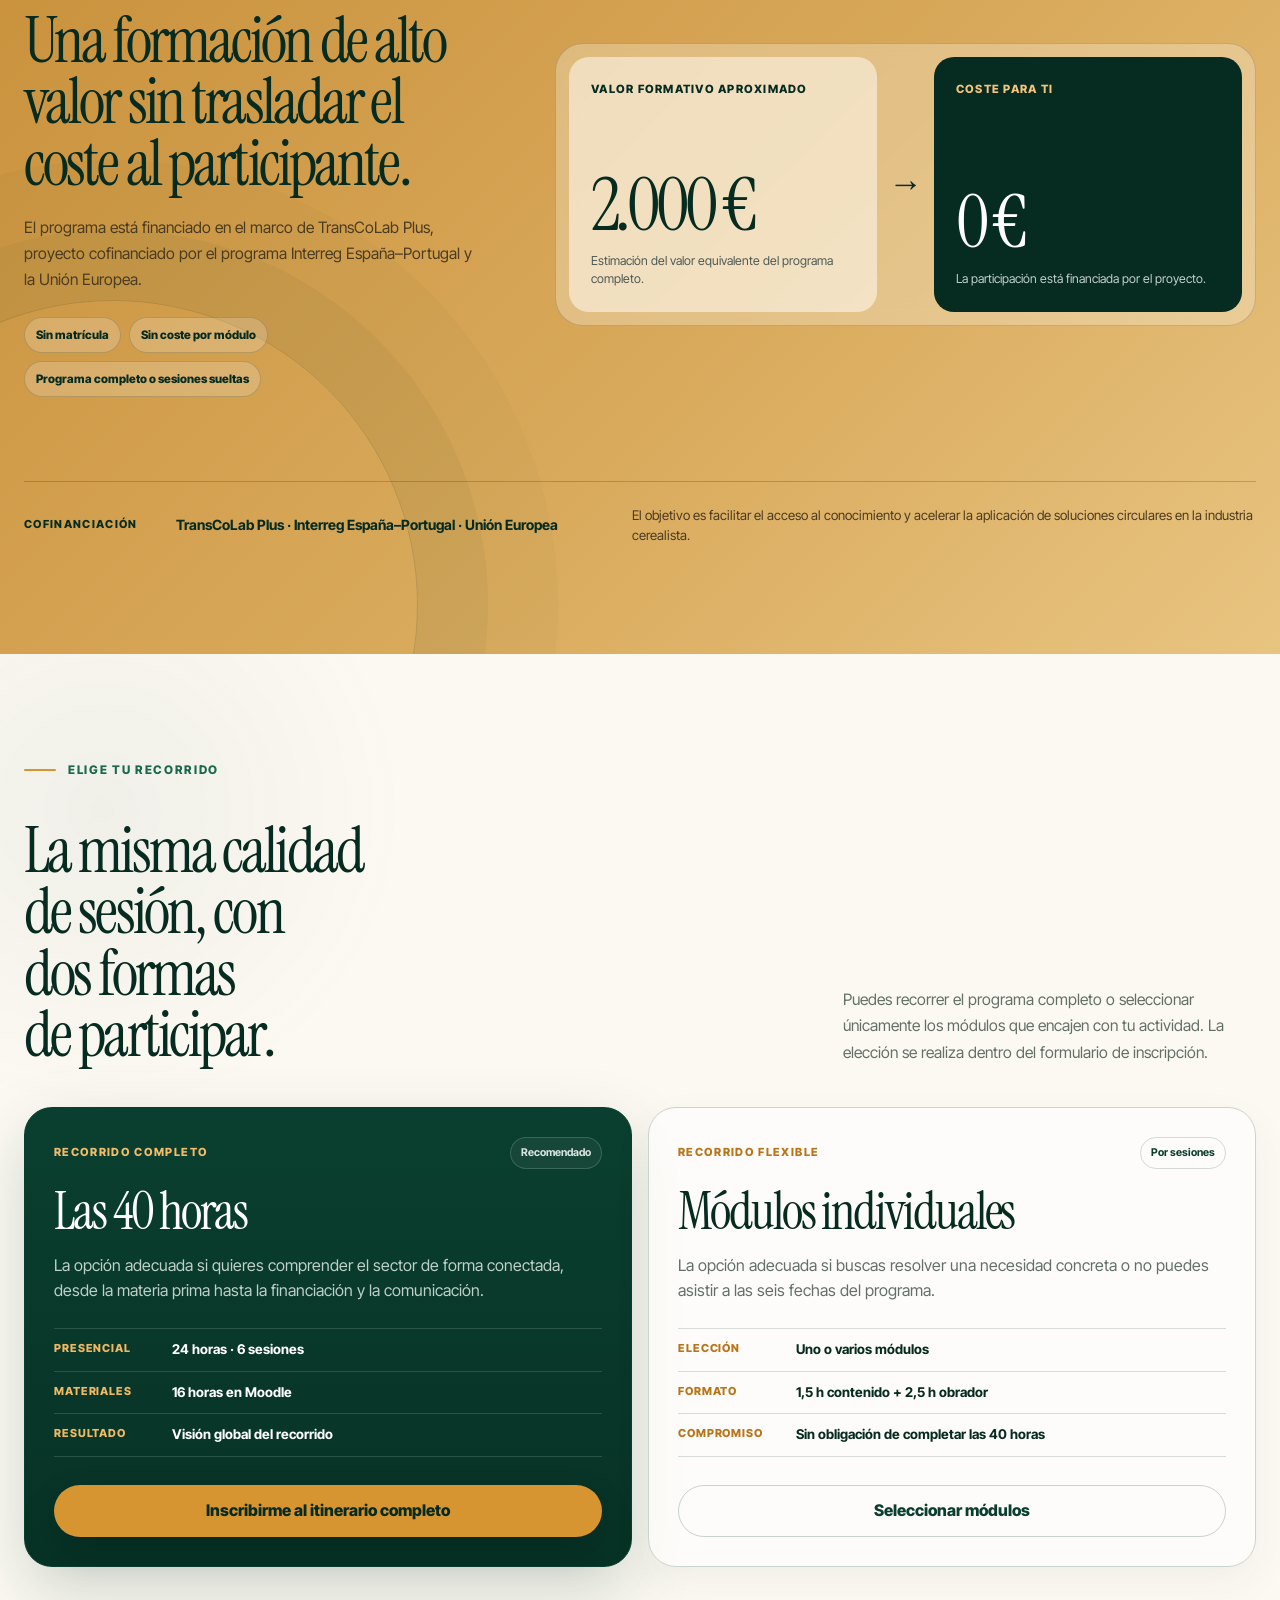
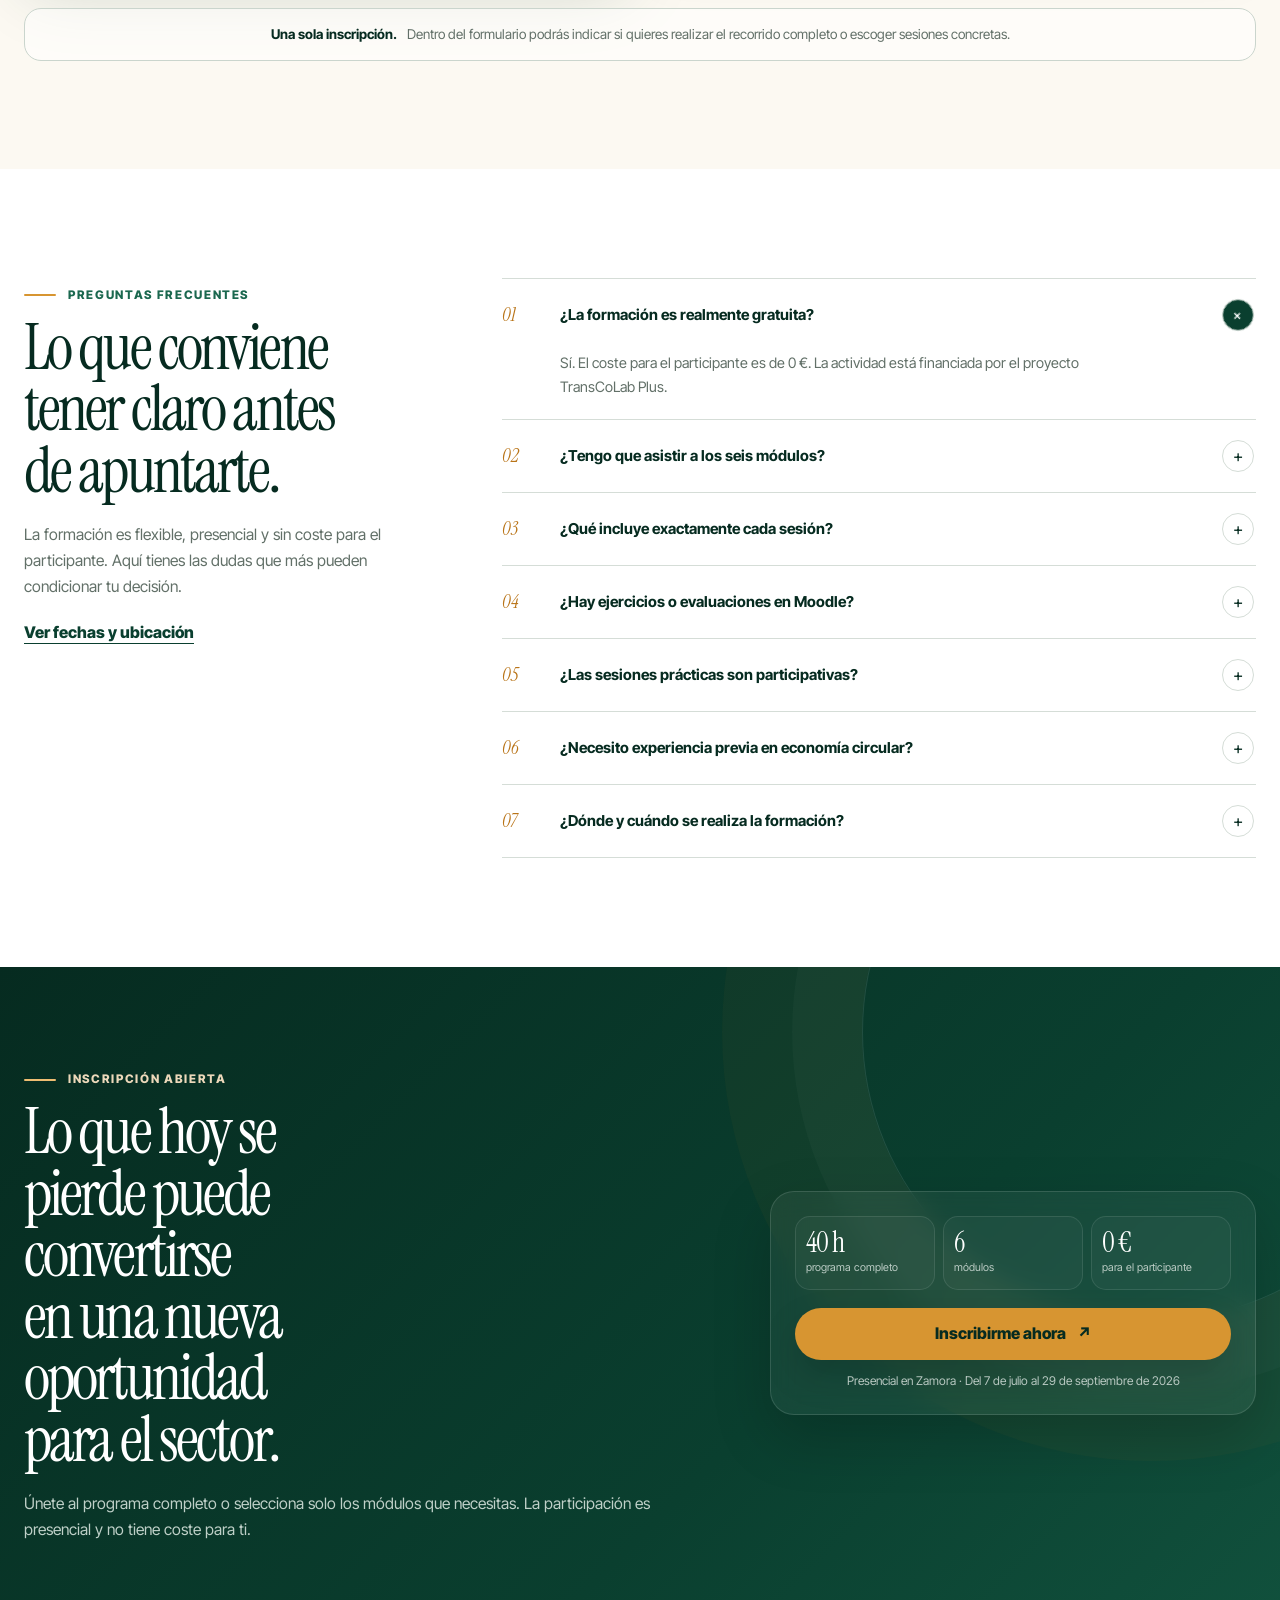
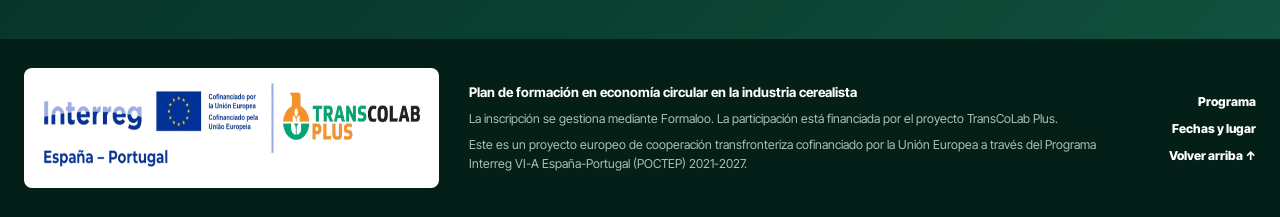
==== commit 5871db5f: "Update index.html" ====
--- a/index.html
+++ b/index.html
@@ -438,11 +438,6 @@
       </div>
       <div class="location-panel__visual" aria-hidden="true"><span>ZA</span><small>49023</small></div>
     </div>
-
-    <details class="poster-details">
-      <summary>Consultar el programa original</summary>
-      <img src="assets/programa.webp" width="1800" height="1013" loading="lazy" alt="Programa original de los seis módulos de formación">
-    </details>
   </div>
 </section>
 
--- a/assets/styles.css
+++ b/assets/styles.css
@@ -3766,7 +3766,9 @@
   }
 
   .hero-art,
-  .workshop-art,
+  .workshop-art {
+    display: none !important;
+  }
 }
 
 /* =========================================================
@@ -3831,7 +3833,7 @@
   border-right: 1px solid rgba(255, 255, 255, 0.16);
   background: #082f24;
   color: #fff;
-  cursor: pointer;
+  cursor: default;
   text-align: left;
   transition:
     flex-basis 0.62s var(--ease),
@@ -3843,9 +3845,15 @@
   border-right: 0;
 }
 
-.faculty-tile.is-active {
+.faculty-tile.is-active,
+.faculty-tile:hover,
+.faculty-tile:focus-within {
   flex-basis: calc(100% - (var(--tile-closed) * 6));
-  cursor: default;
+}
+
+.faculty-tiles:hover .faculty-tile.is-active:not(:hover),
+.faculty-tiles:focus-within .faculty-tile.is-active:not(:focus-within) {
+  flex-basis: var(--tile-closed);
 }
 
 .faculty-tile__image {
@@ -3856,18 +3864,27 @@
   object-fit: cover;
   object-position: var(--faculty-position, center);
   transform: scale(1.02);
-  opacity: 0.56;
-  filter: saturate(0.58) contrast(1.05) brightness(0.62);
+  opacity: 0.72;
+  filter: saturate(0.76) contrast(1.03) brightness(0.82);
   transition:
     transform 0.76s var(--ease),
     filter 0.45s var(--ease),
     opacity 0.45s var(--ease);
 }
 
-.faculty-tile.is-active .faculty-tile__image {
+.faculty-tile.is-active .faculty-tile__image,
+.faculty-tile:hover .faculty-tile__image,
+.faculty-tile:focus-within .faculty-tile__image {
   transform: scale(1.01);
-  opacity: 0.74;
-  filter: saturate(0.88) contrast(1.04) brightness(0.78);
+  opacity: 0.9;
+  filter: saturate(0.98) contrast(1.03) brightness(0.94);
+}
+
+.faculty-tiles:hover .faculty-tile.is-active:not(:hover) .faculty-tile__image,
+.faculty-tiles:focus-within .faculty-tile.is-active:not(:focus-within) .faculty-tile__image {
+  opacity: 0.56;
+  filter: saturate(0.58) contrast(1.05) brightness(0.72);
+  transform: scale(1.02);
 }
 
 .faculty-tile__shade {
@@ -3892,8 +3909,13 @@
 
 .faculty-tile:not(.is-active) .faculty-tile__shade {
   background:
-    linear-gradient(180deg, rgba(3, 31, 23, 0.12), rgba(3, 31, 23, 0.84)),
-    linear-gradient(90deg, rgba(3, 31, 23, 0.48), rgba(3, 31, 23, 0.22));
+      linear-gradient(
+        180deg,
+        rgba(3, 31, 23, 0.00) 0%,
+        rgba(3, 31, 23, 0.00) 55%,
+        rgba(3, 31, 23, 0.06) 82%,
+        rgba(3, 31, 23, 0.16) 100%
+      );
 }
 
 .faculty-tile__rail {
@@ -3921,9 +3943,17 @@
   text-shadow: 0 3px 16px rgba(0, 0, 0, 0.35);
 }
 
-.faculty-tile.is-active .faculty-tile__rail {
+.faculty-tile.is-active .faculty-tile__rail,
+.faculty-tile:hover .faculty-tile__rail,
+.faculty-tile:focus-within .faculty-tile__rail {
   opacity: 0;
   transform: translateX(-50%) translateY(20px);
+}
+
+.faculty-tiles:hover .faculty-tile.is-active:not(:hover) .faculty-tile__rail,
+.faculty-tiles:focus-within .faculty-tile.is-active:not(:focus-within) .faculty-tile__rail {
+  opacity: 1;
+  transform: translateX(-50%);
 }
 
 .faculty-tile__topline {
@@ -3939,9 +3969,17 @@
   transition: opacity 0.36s var(--ease), transform 0.36s var(--ease);
 }
 
-.faculty-tile.is-active .faculty-tile__topline {
+.faculty-tile.is-active .faculty-tile__topline,
+.faculty-tile:hover .faculty-tile__topline,
+.faculty-tile:focus-within .faculty-tile__topline {
   opacity: 1;
   transform: none;
+}
+
+.faculty-tiles:hover .faculty-tile.is-active:not(:hover) .faculty-tile__topline,
+.faculty-tiles:focus-within .faculty-tile.is-active:not(:focus-within) .faculty-tile__topline {
+  opacity: 0;
+  transform: translateY(-8px);
 }
 
 .faculty-tile__topline b {
@@ -4009,11 +4047,21 @@
   transition: opacity 0.45s var(--ease), transform 0.45s var(--ease);
 }
 
-.faculty-tile.is-active .faculty-tile__content {
+.faculty-tile.is-active .faculty-tile__content,
+.faculty-tile:hover .faculty-tile__content,
+.faculty-tile:focus-within .faculty-tile__content {
   opacity: 1;
   transform: none;
   transition-delay: 0.13s;
   pointer-events: auto;
+}
+
+.faculty-tiles:hover .faculty-tile.is-active:not(:hover) .faculty-tile__content,
+.faculty-tiles:focus-within .faculty-tile.is-active:not(:focus-within) .faculty-tile__content {
+  opacity: 0;
+  transform: translateY(18px);
+  pointer-events: none;
+  transition-delay: 0s;
 }
 
 .faculty-tile__content em {
@@ -4083,6 +4131,13 @@
   color: #ffd28d;
   font-size: 0.82rem;
   font-weight: 900;
+  text-decoration: none;
+}
+
+.faculty-tile__link:hover {
+  color: #fff1cf;
+  text-decoration: underline;
+  text-underline-offset: 5px;
 }
 
 .faculty-tile:focus-visible {
@@ -4177,7 +4232,11 @@
 
   .faculty-tile,
   .faculty-tile.is-active,
-  .faculty-tile:not(.is-active) {
+  .faculty-tile:not(.is-active),
+  .faculty-tile:hover,
+  .faculty-tile:focus-within,
+  .faculty-tiles:hover .faculty-tile.is-active:not(:hover),
+  .faculty-tiles:focus-within .faculty-tile.is-active:not(:focus-within) {
     display: block;
     min-height: clamp(430px, 112vw, 560px);
     flex-basis: auto;
@@ -4189,22 +4248,32 @@
 
   .faculty-tile__image,
   .faculty-tile.is-active .faculty-tile__image,
-  .faculty-tile:not(.is-active) .faculty-tile__image {
+  .faculty-tile:not(.is-active) .faculty-tile__image,
+  .faculty-tiles:hover .faculty-tile.is-active:not(:hover) .faculty-tile__image,
+  .faculty-tiles:focus-within .faculty-tile.is-active:not(:focus-within) .faculty-tile__image {
     inset: 0;
     width: 100%;
     height: 100%;
     object-fit: cover;
     object-position: var(--faculty-position, center);
     transform: none;
-    opacity: 0.7;
-    filter: saturate(0.74) contrast(1.04) brightness(0.66);
+    opacity: 1;
+    filter: saturate(1) contrast(1.02) brightness(0.98);
   }
 
   .faculty-tile__shade,
-  .faculty-tile:not(.is-active) .faculty-tile__shade {
+  .faculty-tile:not(.is-active) .faculty-tile__shade,
+  .faculty-tile.is-active .faculty-tile__shade,
+  .faculty-tile:hover .faculty-tile__shade,
+  .faculty-tile:focus-within .faculty-tile__shade {
     background:
-      linear-gradient(180deg, rgba(3, 31, 23, 0.18) 0%, rgba(3, 31, 23, 0.78) 50%, rgba(3, 31, 23, 0.96) 100%),
-      linear-gradient(90deg, rgba(3, 31, 23, 0.74), rgba(3, 31, 23, 0.42));
+      linear-gradient(
+        180deg,
+        rgba(3, 31, 23, 0.00) 0%,
+        rgba(3, 31, 23, 0.00) 58%,
+        rgba(3, 31, 23, 0.035) 82%,
+        rgba(3, 31, 23, 0.08) 100%
+      );
   }
 
   .faculty-tile__rail {
@@ -4212,7 +4281,11 @@
   }
 
   .faculty-tile__topline,
-  .faculty-tile.is-active .faculty-tile__topline {
+  .faculty-tile.is-active .faculty-tile__topline,
+  .faculty-tile:hover .faculty-tile__topline,
+  .faculty-tile:focus-within .faculty-tile__topline,
+  .faculty-tiles:hover .faculty-tile.is-active:not(:hover) .faculty-tile__topline,
+  .faculty-tiles:focus-within .faculty-tile.is-active:not(:focus-within) .faculty-tile__topline {
     top: 20px;
     left: 20px;
     right: 20px;
@@ -4225,7 +4298,11 @@
   }
 
   .faculty-tile__content,
-  .faculty-tile.is-active .faculty-tile__content {
+  .faculty-tile.is-active .faculty-tile__content,
+  .faculty-tile:hover .faculty-tile__content,
+  .faculty-tile:focus-within .faculty-tile__content,
+  .faculty-tiles:hover .faculty-tile.is-active:not(:hover) .faculty-tile__content,
+  .faculty-tiles:focus-within .faculty-tile.is-active:not(:focus-within) .faculty-tile__content {
     top: 104px;
     left: 20px;
     right: 20px;
@@ -4235,6 +4312,7 @@
     opacity: 1;
     transform: none;
     pointer-events: auto;
+    transition-delay: 0s;
   }
 
   .faculty-tile__content em {
@@ -4250,6 +4328,13 @@
     margin-top: 16px;
     font-size: 1rem;
     line-height: 1.43;
+    text-shadow: 0 2px 14px rgba(0, 0, 0, 0.34);
+  }
+
+  .faculty-tile__content em,
+  .faculty-tile__content strong,
+  .faculty-tile__content small {
+    text-shadow: 0 2px 16px rgba(0, 0, 0, 0.36);
   }
 
   .faculty-tile__tags {
@@ -4293,3 +4378,66 @@
     font-size: clamp(2rem, 10.5vw, 3rem);
   }
 }
+
+/* =========================================================
+   PATCH FINAL — MÓVIL DOCENTES MÁS LUMINOSO
+   ========================================================= */
+@media (max-width: 760px) {
+  .faculty-tile__image,
+  .faculty-tile.is-active .faculty-tile__image,
+  .faculty-tile:not(.is-active) .faculty-tile__image,
+  .faculty-tile:hover .faculty-tile__image,
+  .faculty-tile:focus-within .faculty-tile__image,
+  .faculty-tiles:hover .faculty-tile.is-active:not(:hover) .faculty-tile__image,
+  .faculty-tiles:focus-within .faculty-tile.is-active:not(:focus-within) .faculty-tile__image {
+    opacity: 1 !important;
+    transform: none !important;
+    filter: brightness(1.18) contrast(0.98) saturate(1.04) !important;
+  }
+
+  .faculty-tile__shade,
+  .faculty-tile:not(.is-active) .faculty-tile__shade,
+  .faculty-tile.is-active .faculty-tile__shade,
+  .faculty-tile:hover .faculty-tile__shade,
+  .faculty-tile:focus-within .faculty-tile__shade {
+    opacity: 1 !important;
+    background:
+      linear-gradient(
+        180deg,
+        rgba(3, 31, 23, 0.00) 0%,
+        rgba(3, 31, 23, 0.00) 64%,
+        rgba(3, 31, 23, 0.012) 84%,
+        rgba(3, 31, 23, 0.035) 100%
+      ) !important;
+  }
+
+  .faculty-tile__content em,
+  .faculty-tile__content strong,
+  .faculty-tile__content small,
+  .faculty-tile__summary,
+  .faculty-tile__link,
+  .faculty-tile__topline small,
+  .faculty-tile__topline i,
+  .faculty-tile__topline b {
+    text-shadow:
+      0 2px 14px rgba(0, 0, 0, 0.46),
+      0 0 1px rgba(0, 0, 0, 0.34) !important;
+  }
+
+  .faculty-tile__tags i {
+    background: rgba(3, 31, 23, 0.18) !important;
+    border-color: rgba(255, 255, 255, 0.24) !important;
+    color: #fff7e8 !important;
+    -webkit-backdrop-filter: blur(8px);
+    backdrop-filter: blur(8px);
+  }
+
+  .mobile-cta {
+    padding: 7px 7px 7px 12px !important;
+    border-radius: 15px !important;
+  }
+
+  .mobile-cta a {
+    min-height: 39px !important;
+  }
+}
